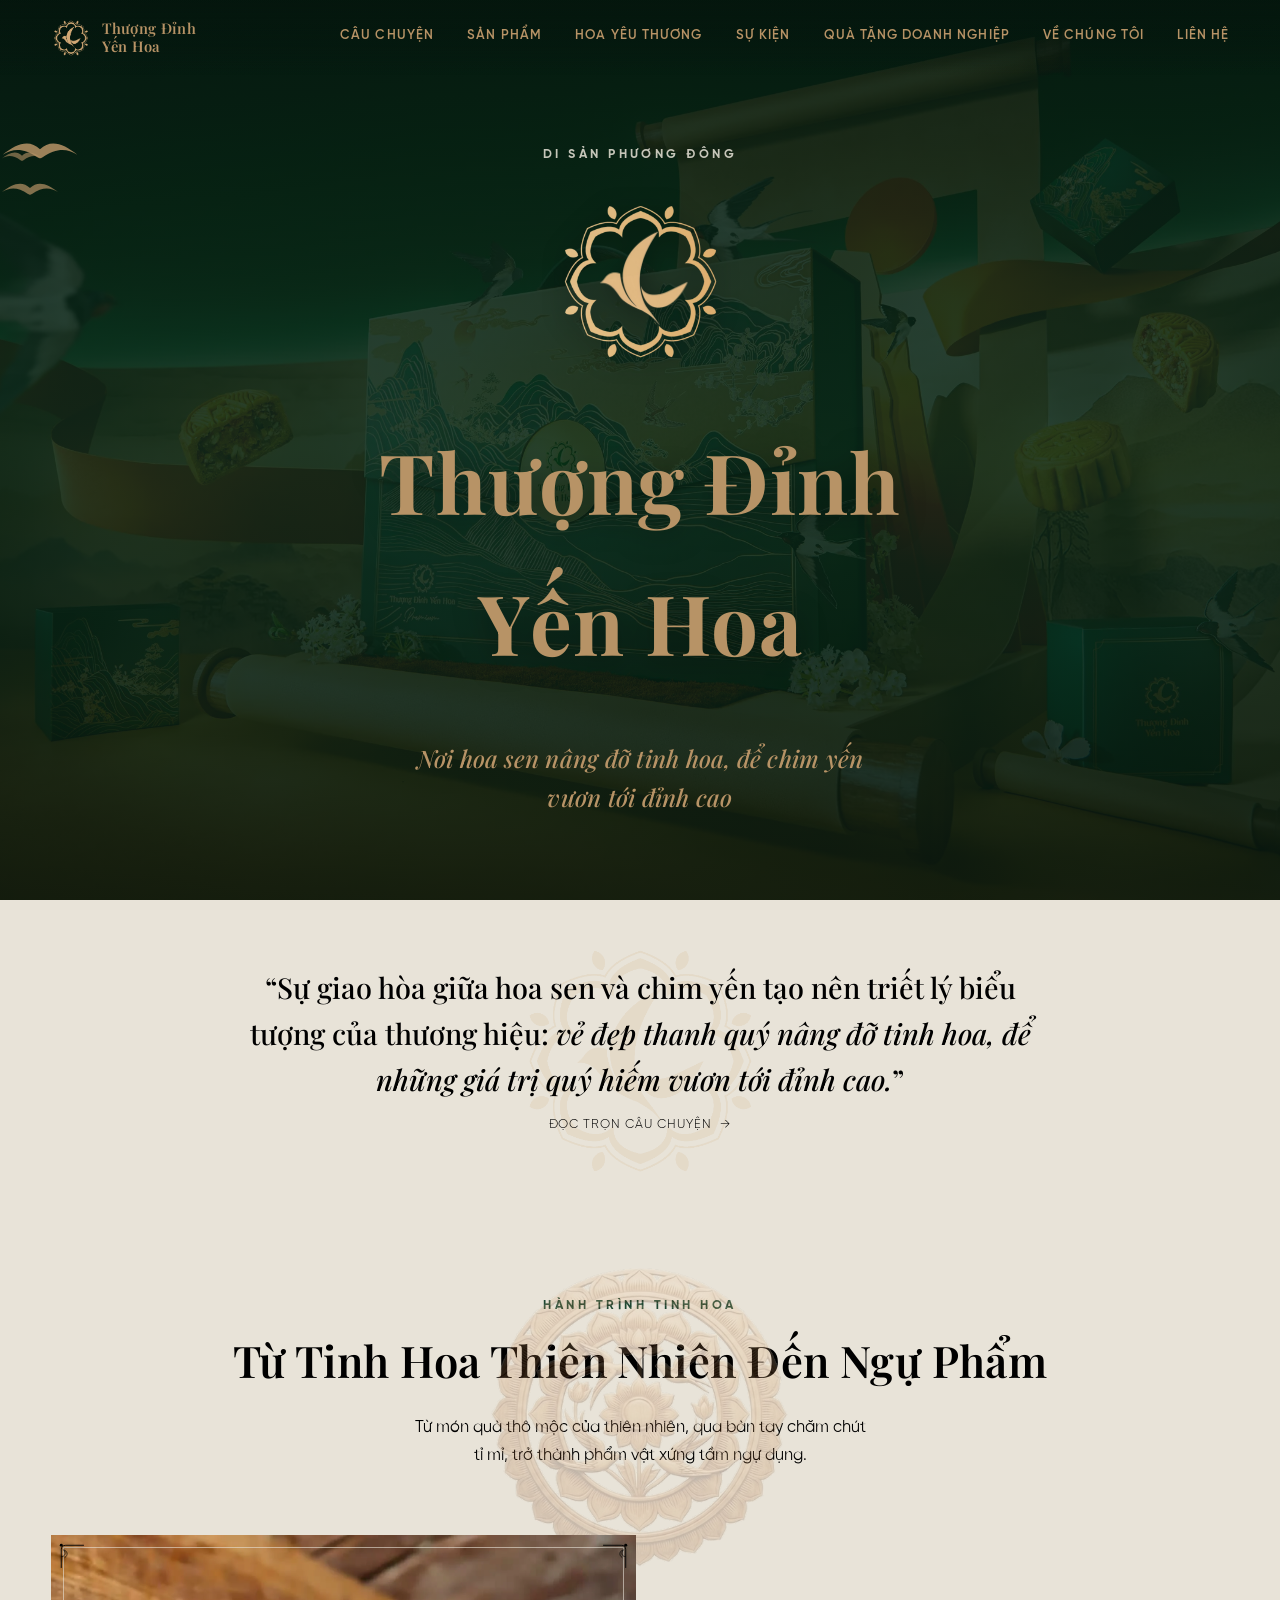
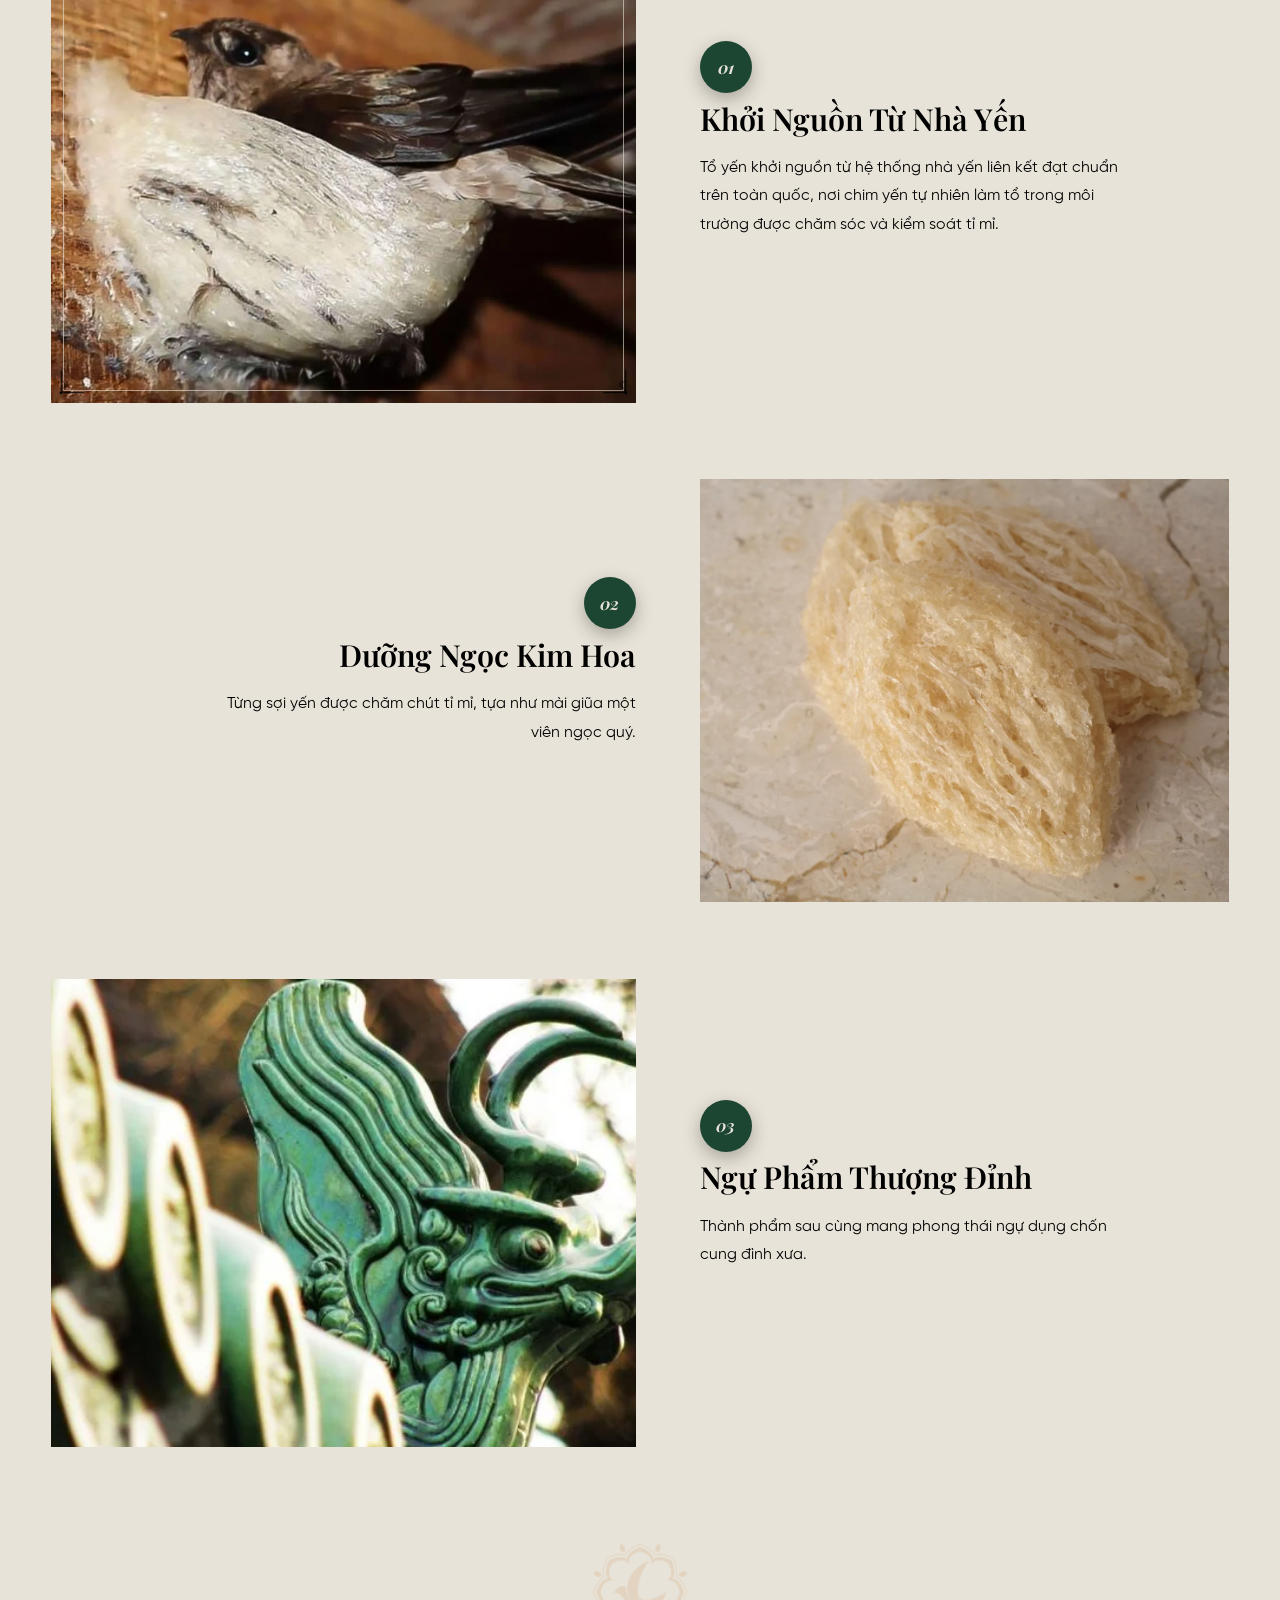
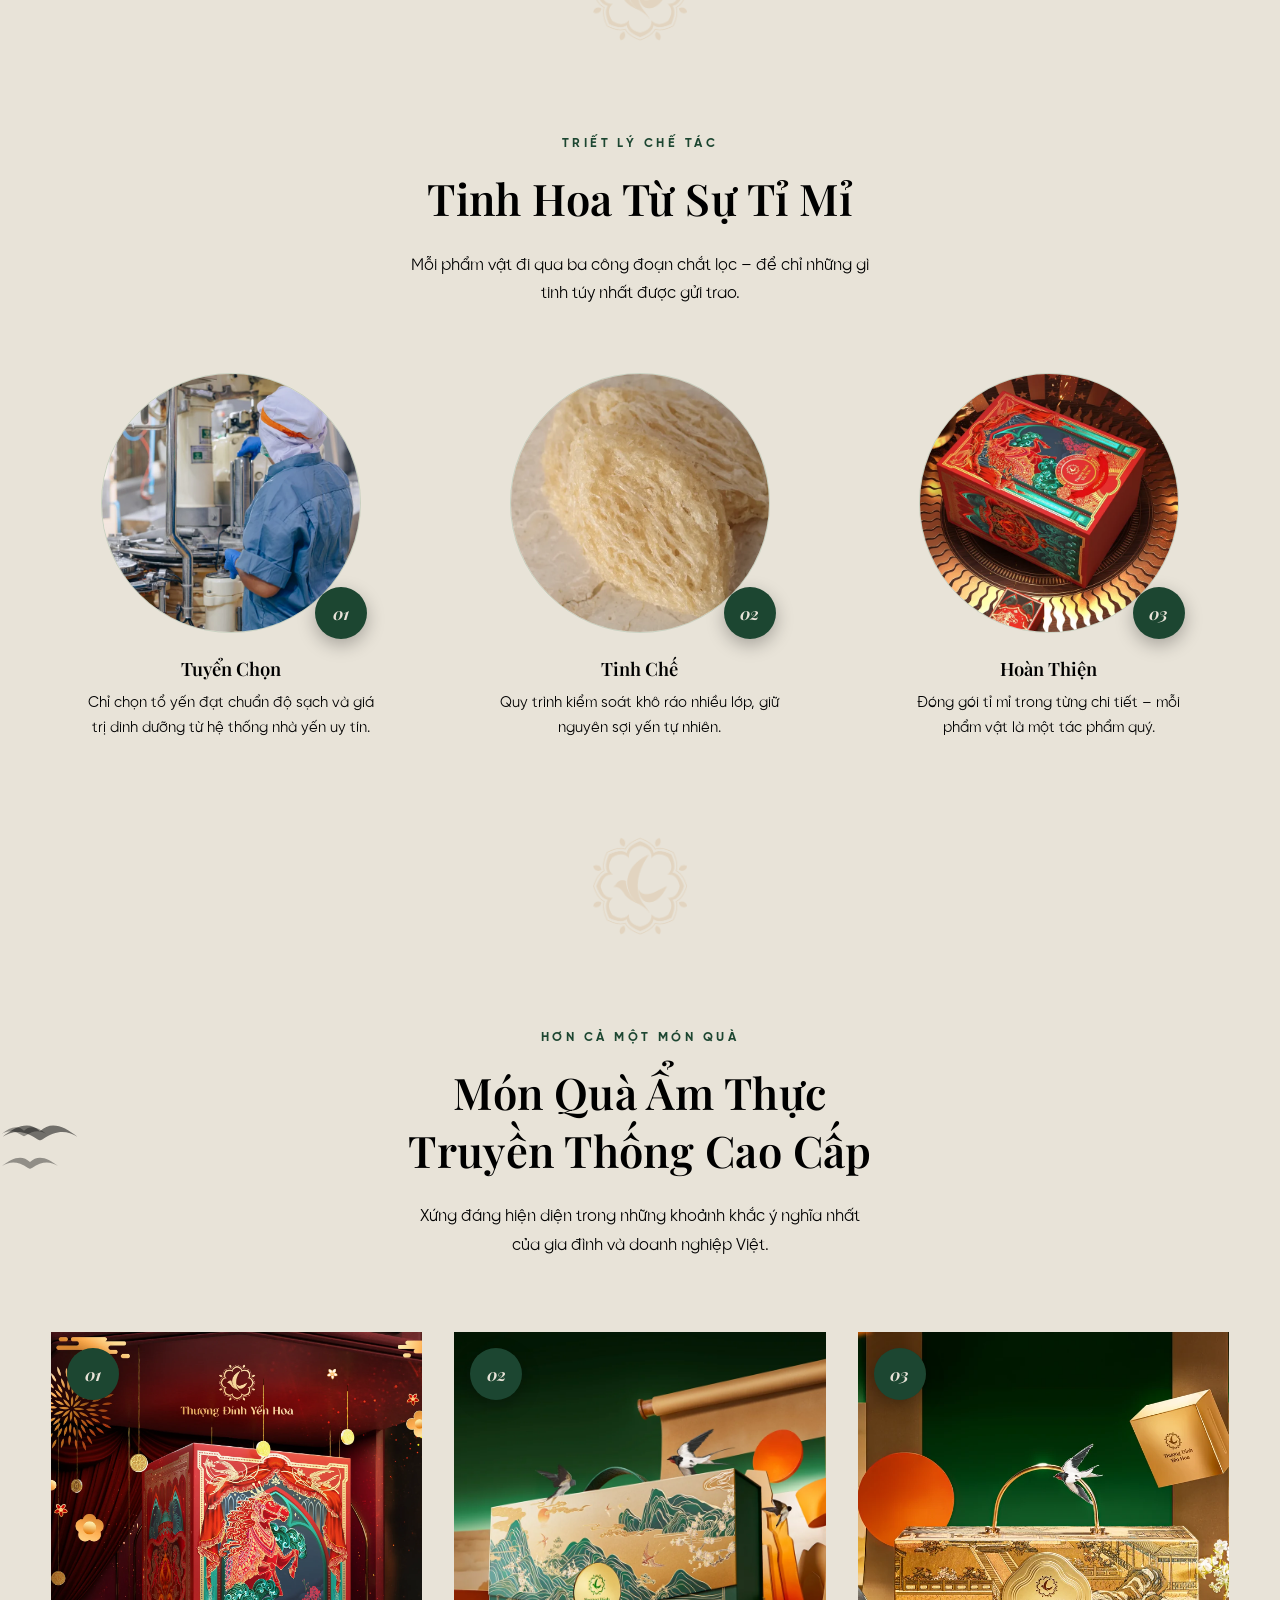
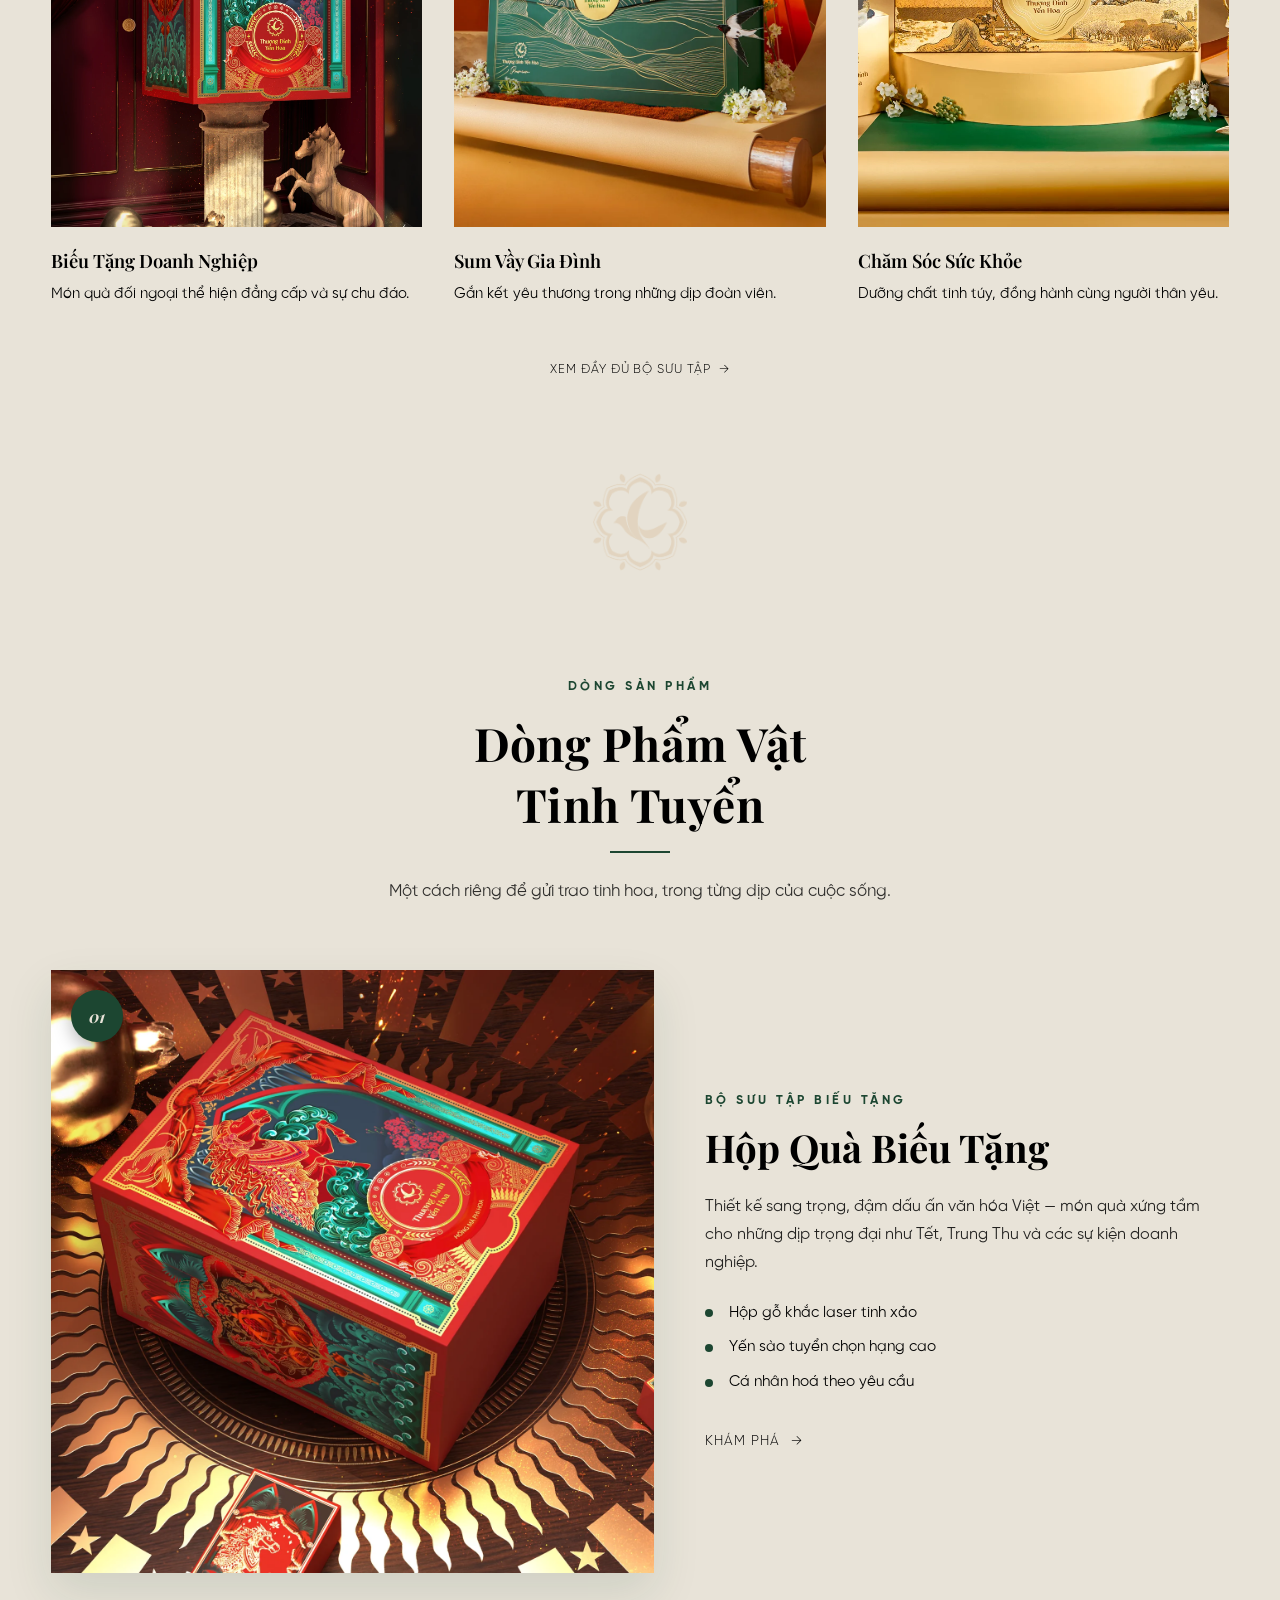
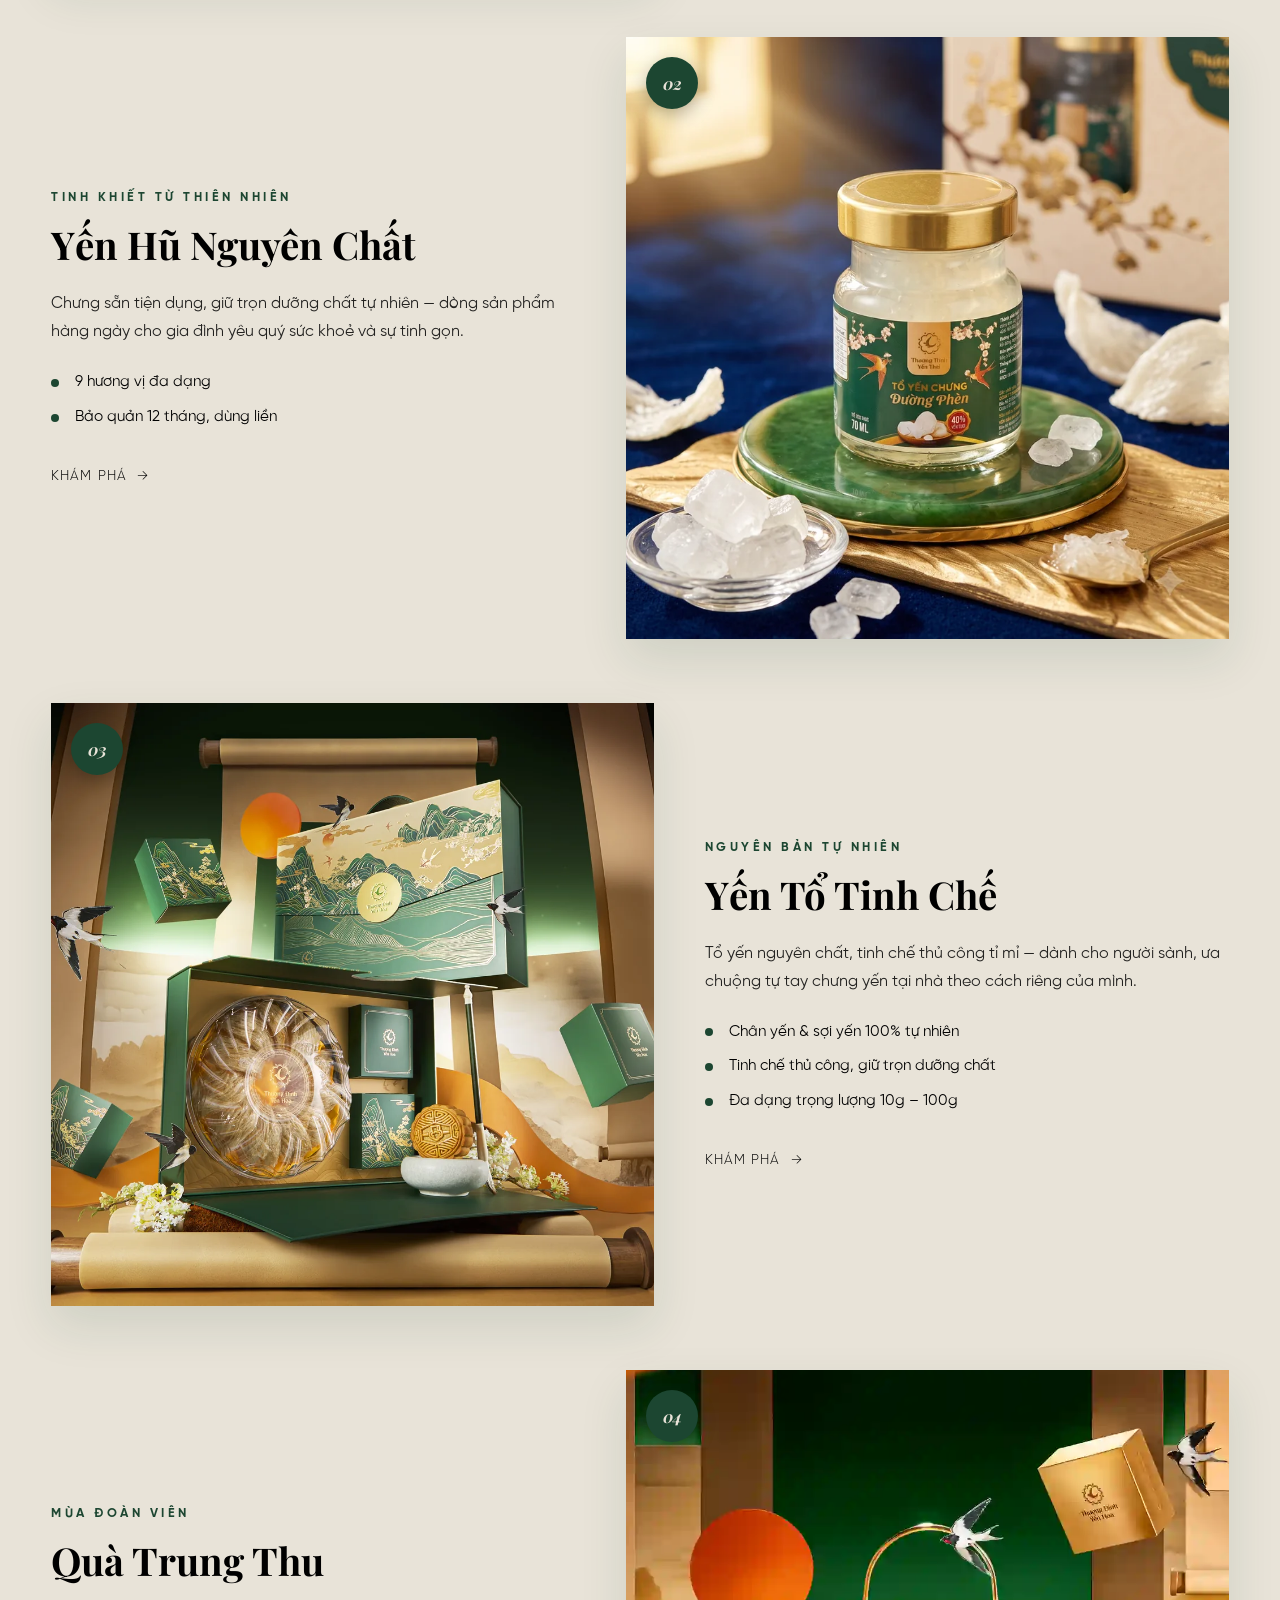
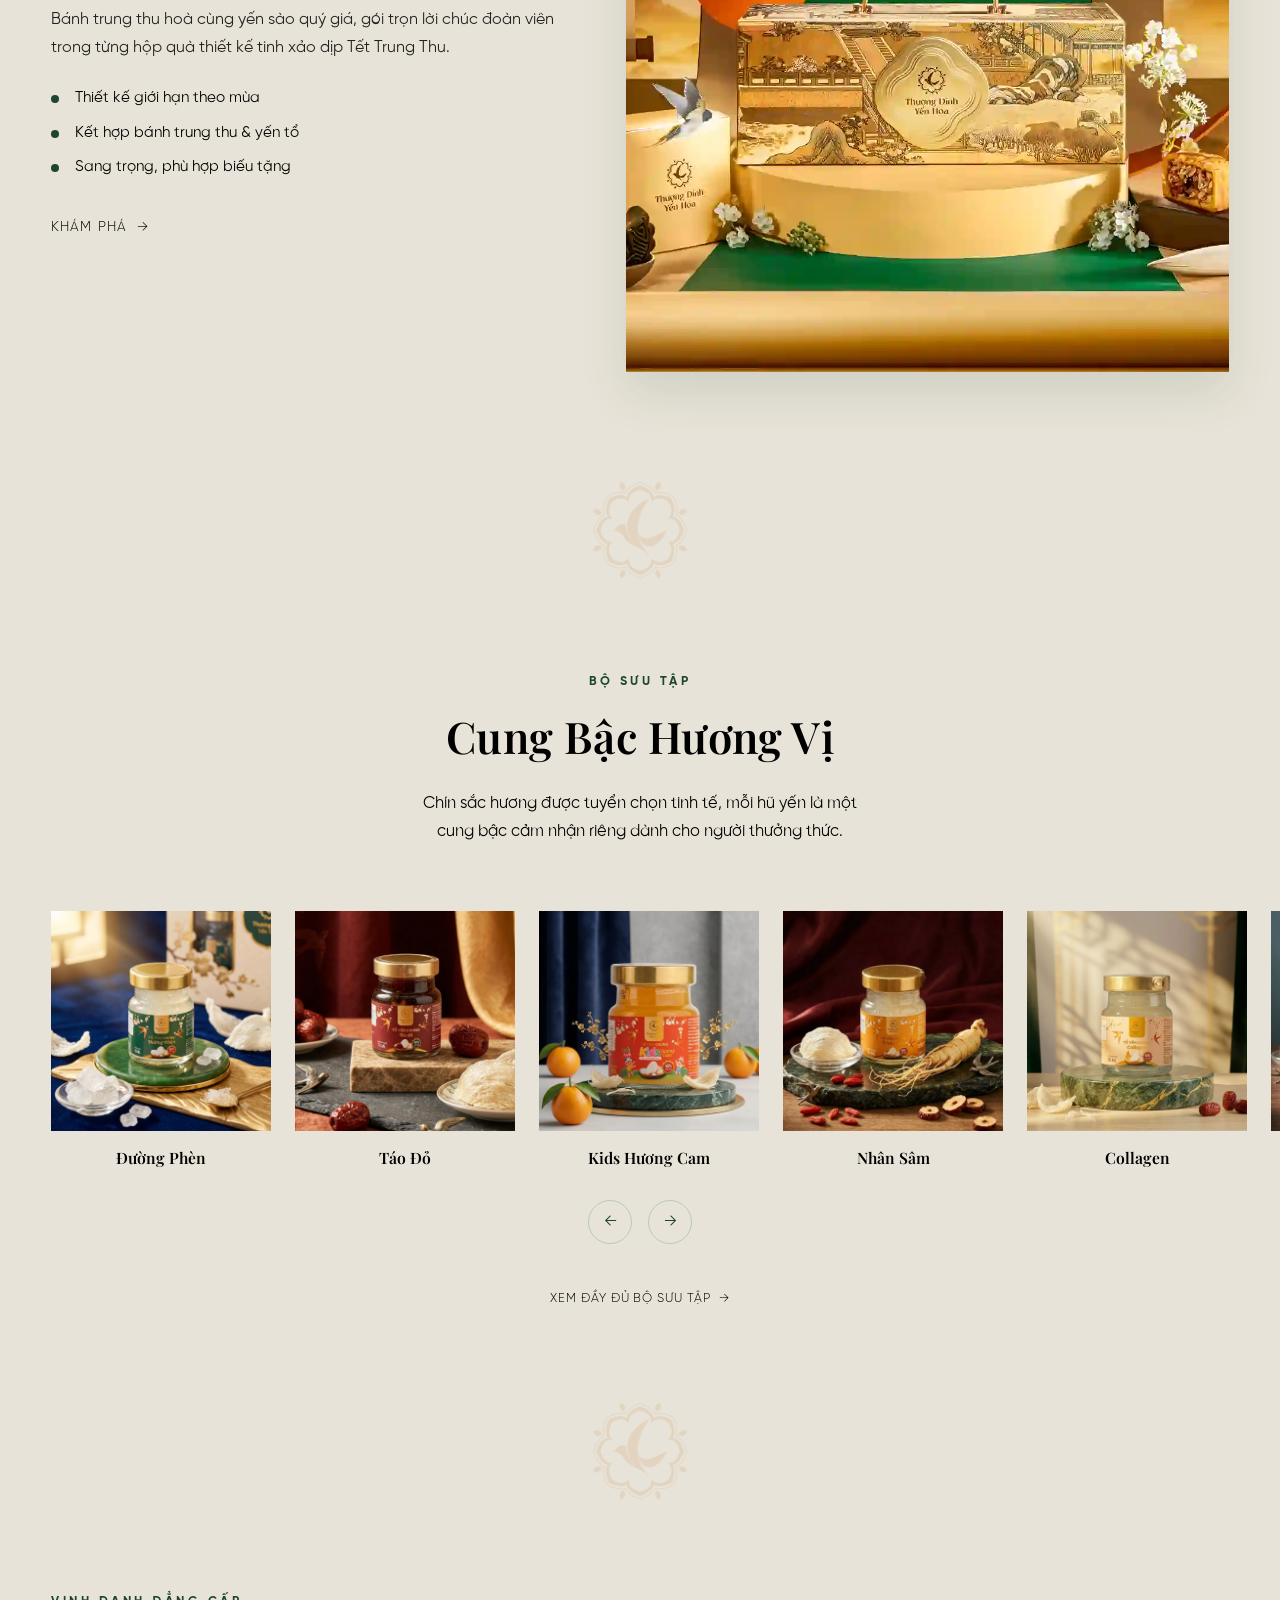
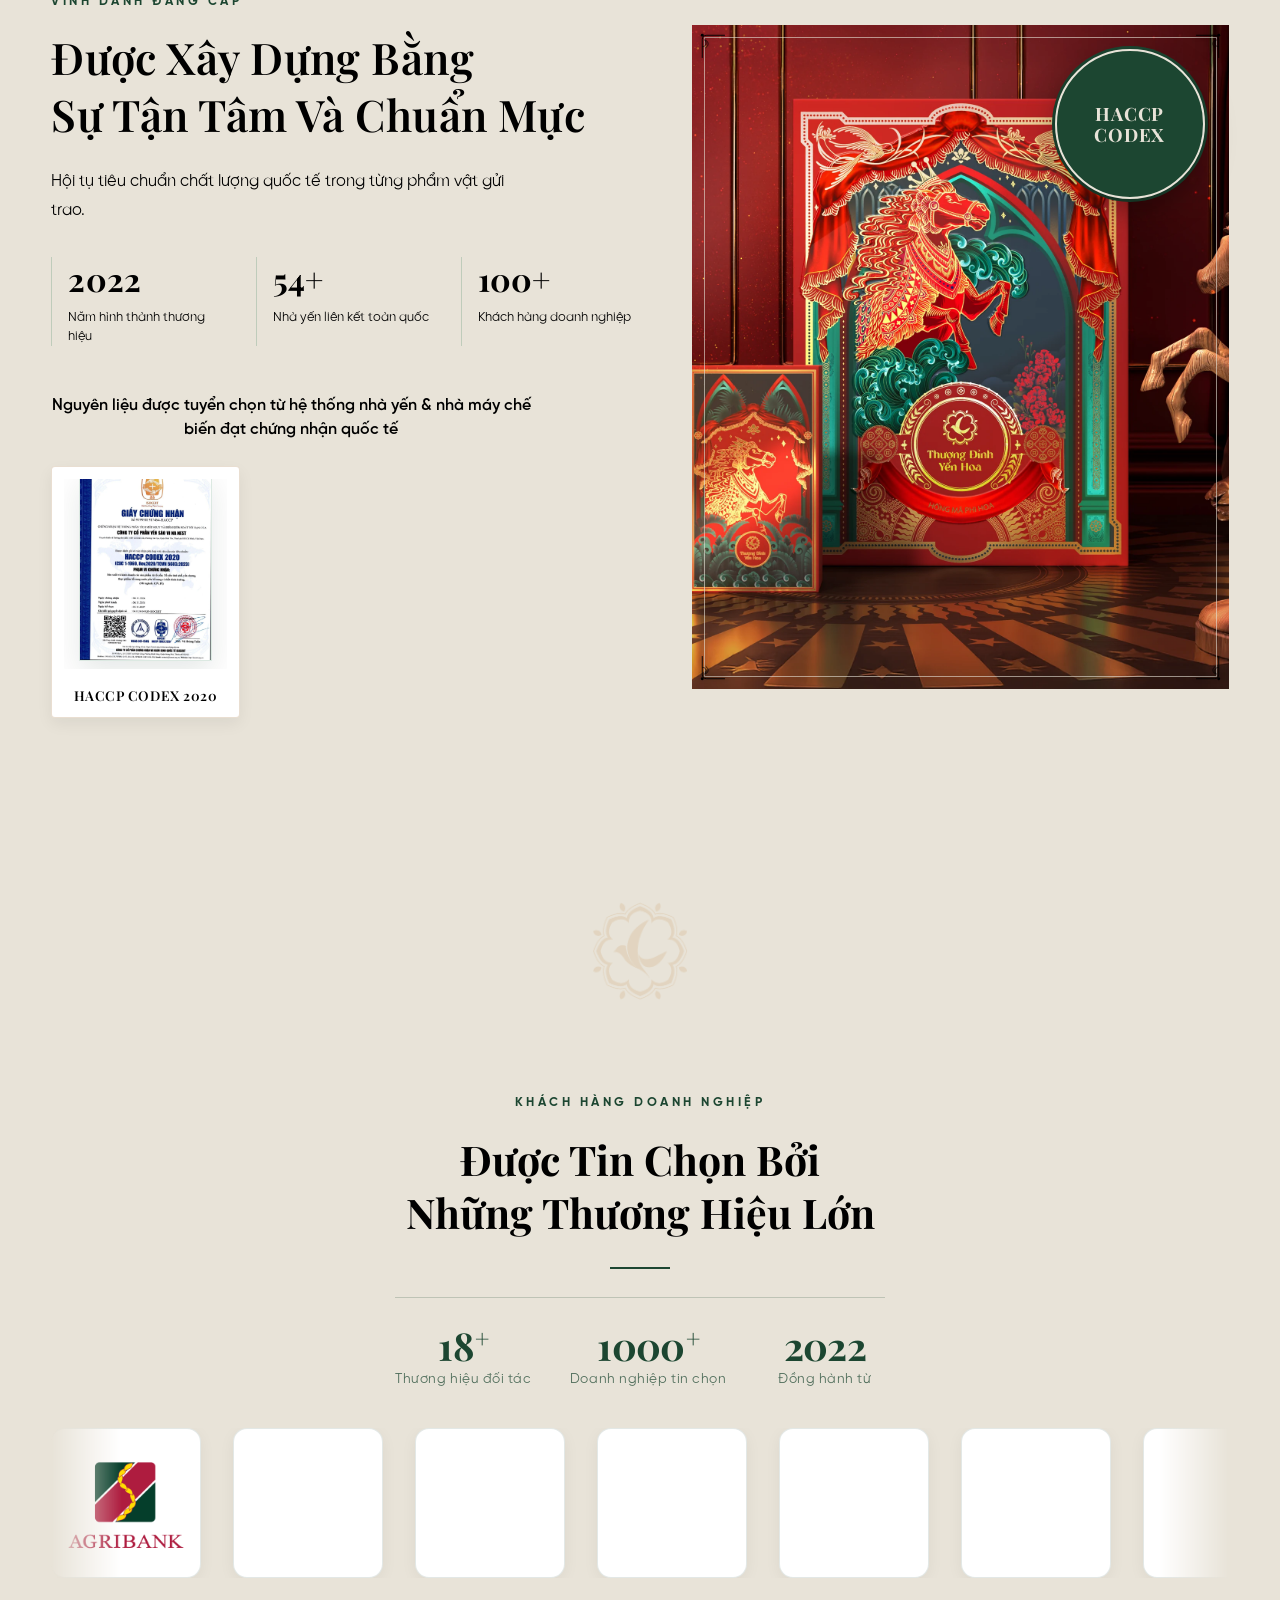
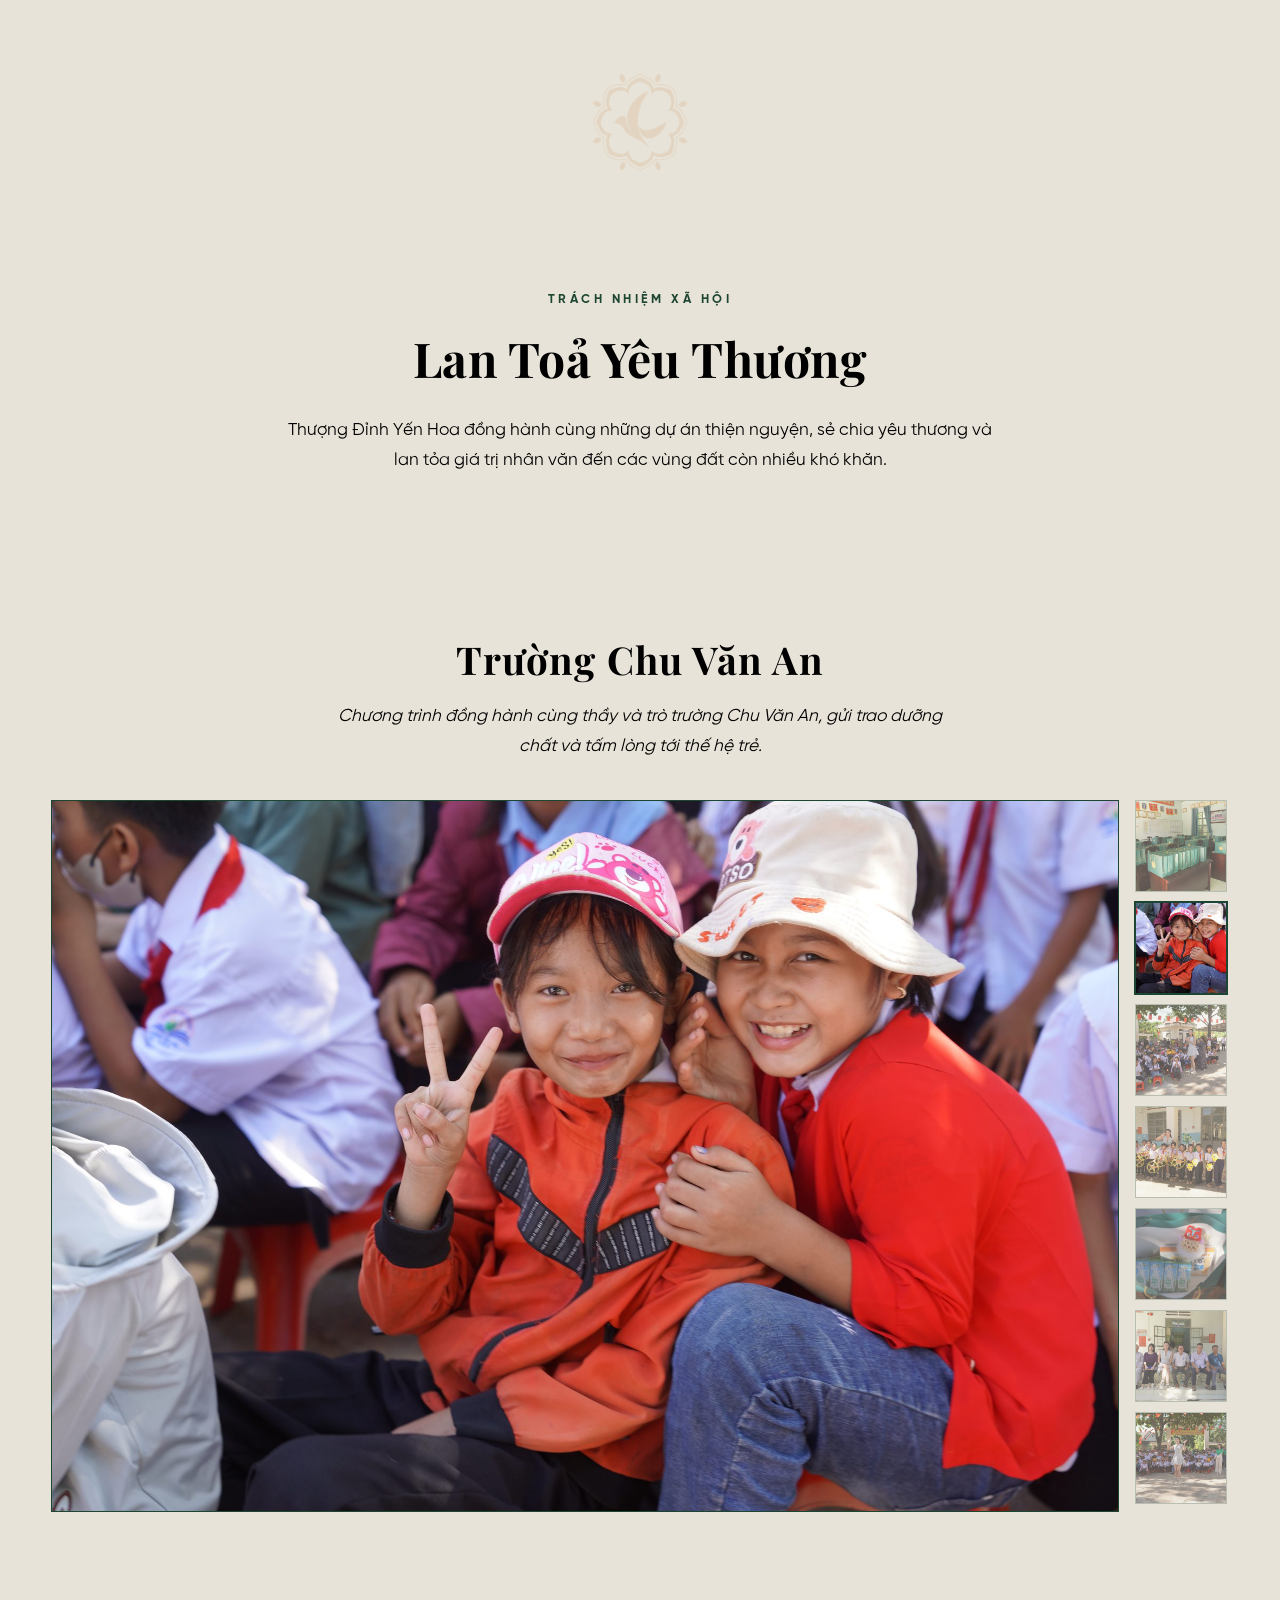
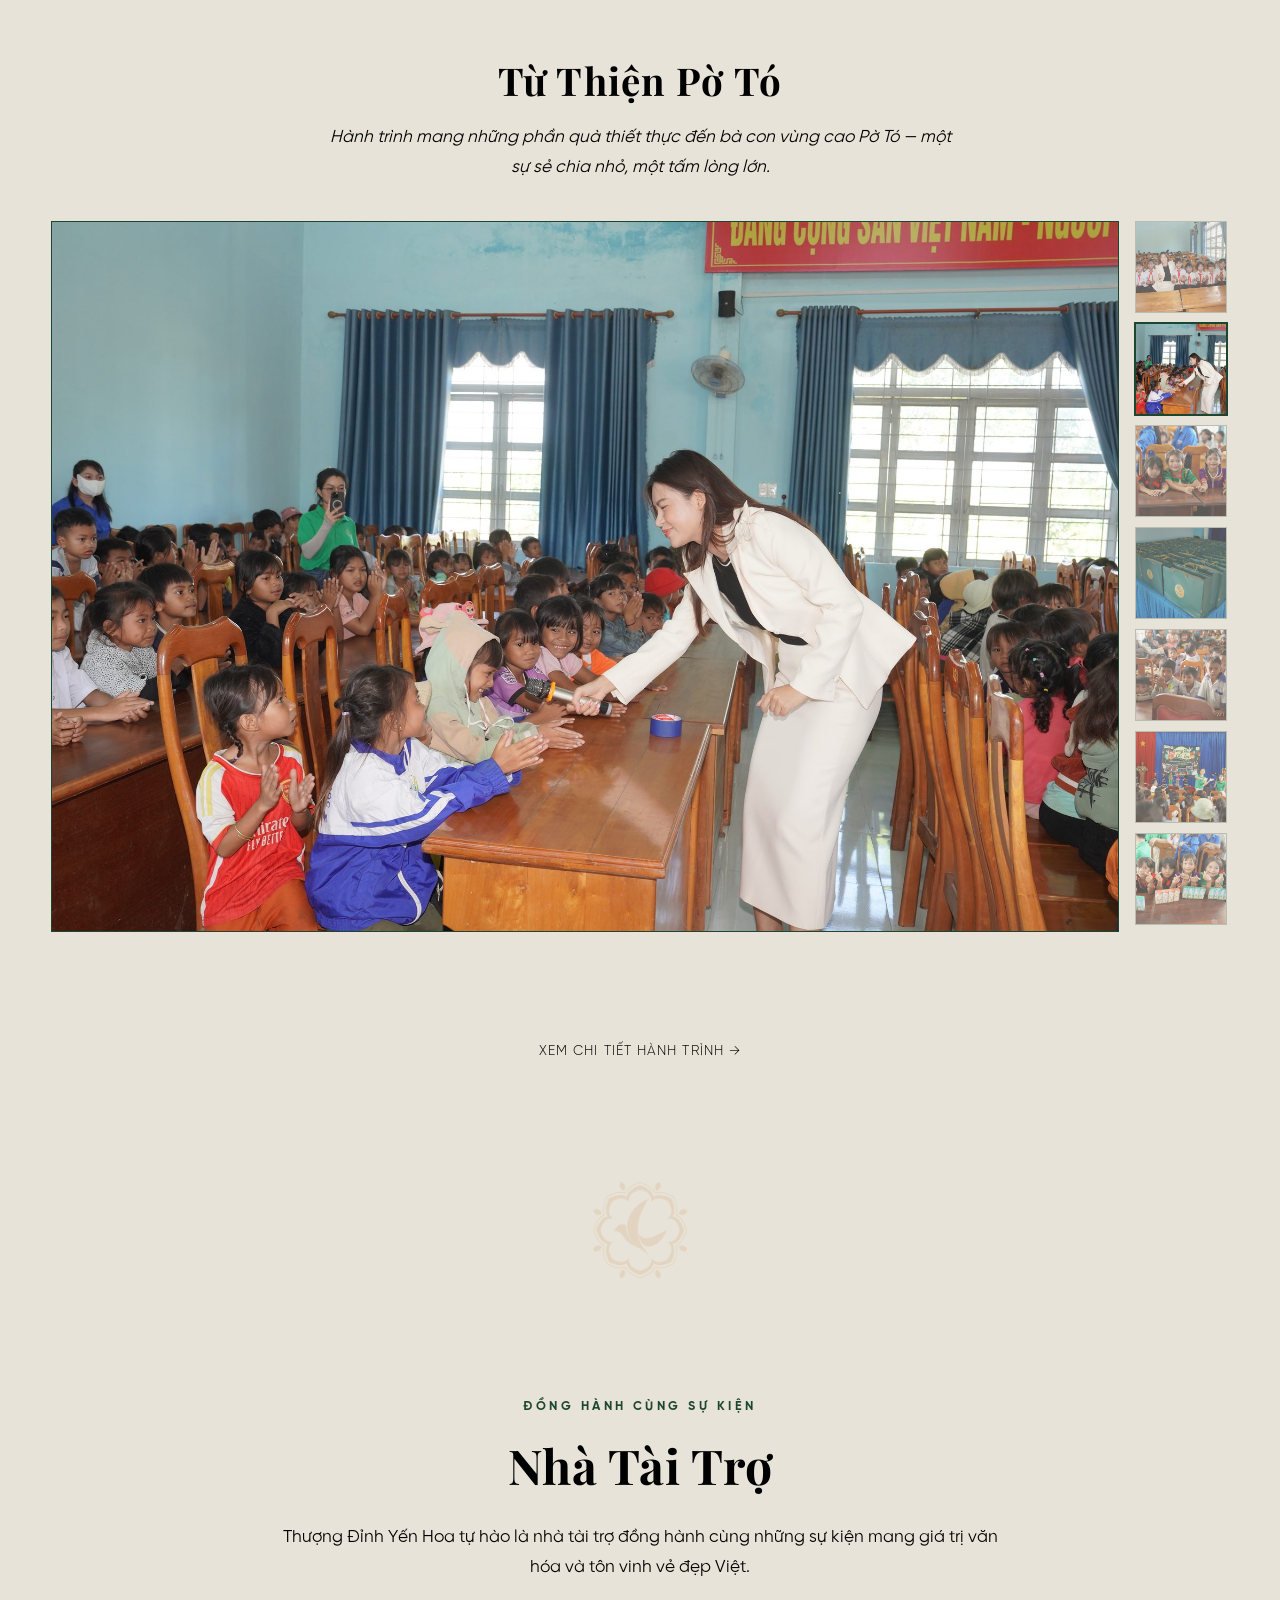
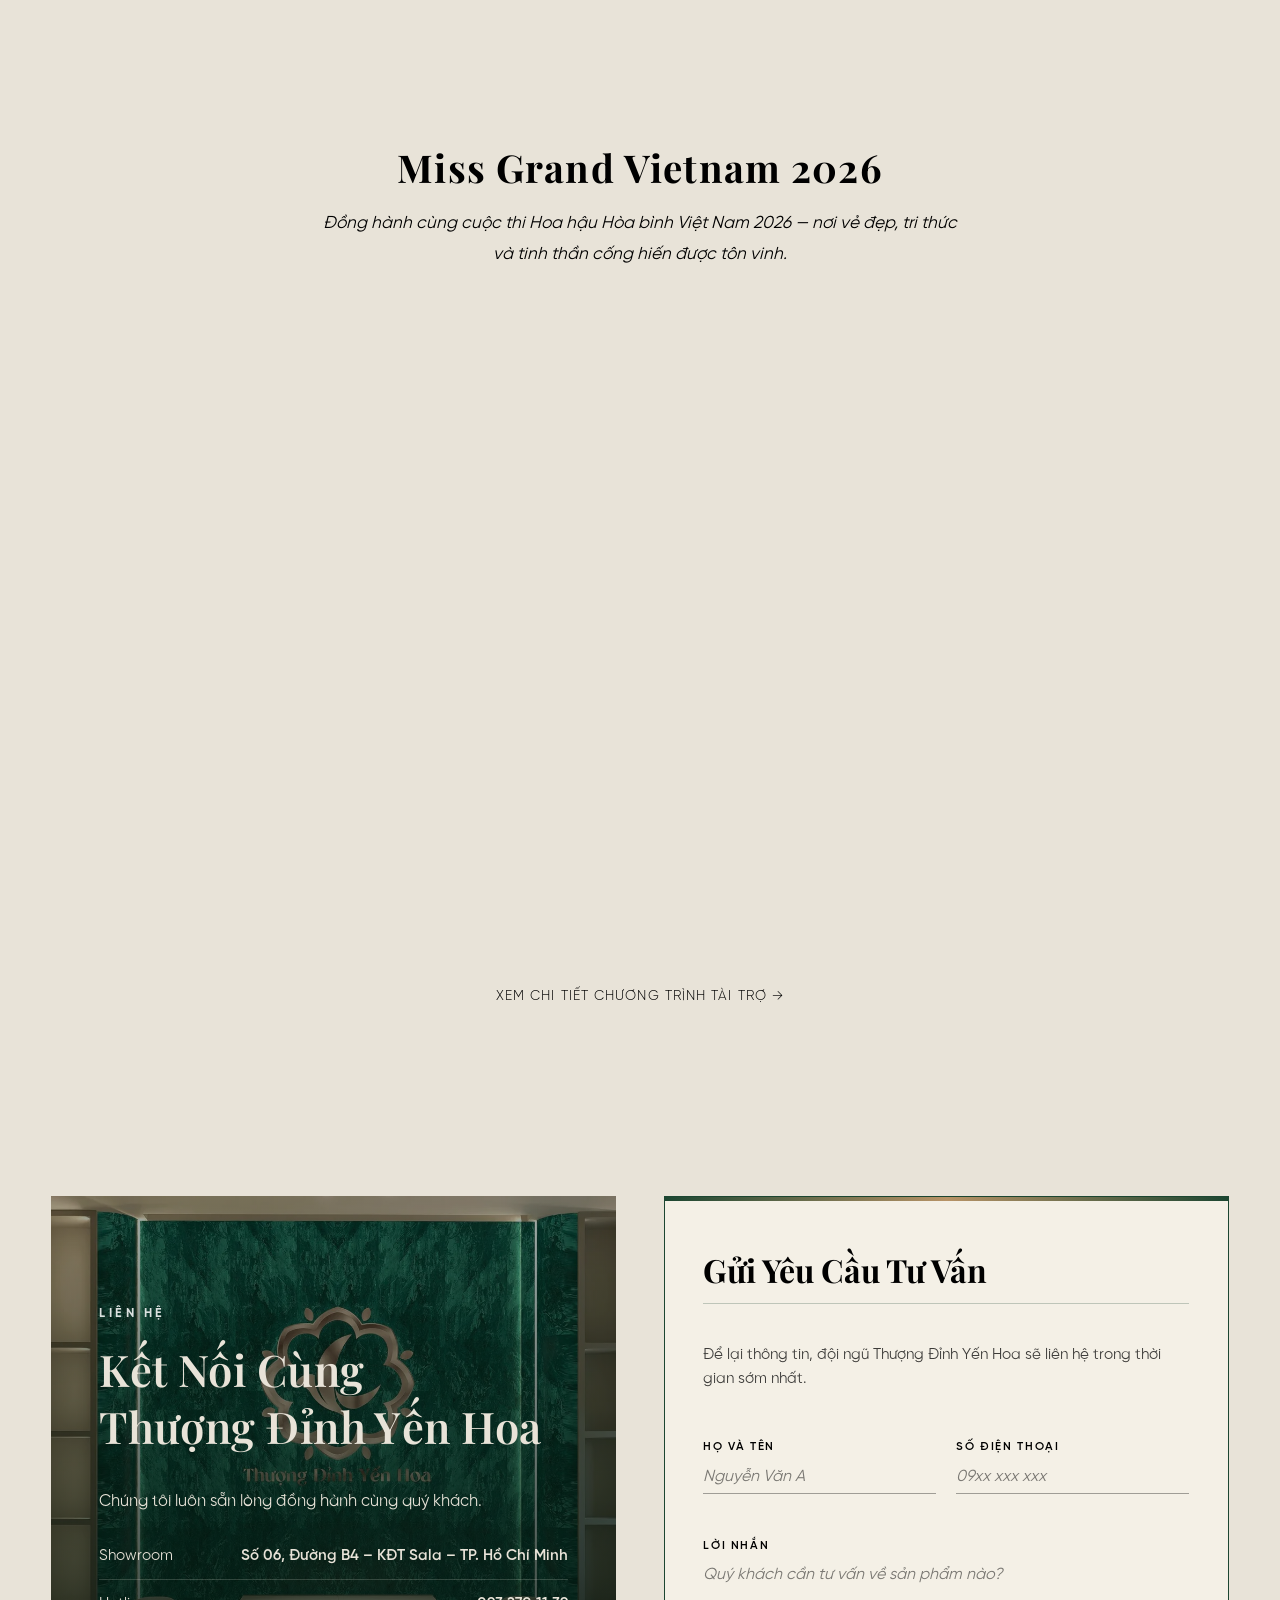
==== index-v10.html @ 9544ff8e "up code" ====
<!DOCTYPE html>
<html lang="vi">
<head>
<meta charset="UTF-8">
<meta name="viewport" content="width=device-width, initial-scale=1.0">
<title>Thượng Đỉnh Yến Hoa | Tinh Hoa Yến Sào &ndash; Di Sản Phương Đông</title>
<meta name="description" content="Thượng Đỉnh Yến Hoa &ndash; nơi hoa sen nâng đỡ tinh hoa, để chim yến vươn tới đỉnh cao. Yến sào thượng hạng, kiến tạo từ tinh hoa thiên nhiên và di sản văn hóa cung đình Việt.">

<!-- Open Graph -->
<meta property="og:title" content="Thượng Đỉnh Yến Hoa | Tinh Hoa Yến Sào">
<meta property="og:description" content="Nơi hoa sen nâng đỡ tinh hoa, để chim yến vươn tới đỉnh cao.">
<meta property="og:image" content="assets/images/logo-full-green.png">
<meta property="og:type" content="website">

<link rel="icon" type="image/png" sizes="32x32" href="assets/images/favicon-32.png">
<link rel="apple-touch-icon" href="assets/images/favicon-192.png">

<link rel="preconnect" href="https://fonts.googleapis.com">
<link rel="preconnect" href="https://fonts.gstatic.com" crossorigin>
<link href="https://fonts.googleapis.com/css2?family=Playfair+Display:ital,wght@0,400;0,500;0,600;0,700;0,800;1,500&display=swap" rel="stylesheet">

<link rel="stylesheet" href="css/style-v10.css?v=25">
</head>
<body>

<!-- ============ HEADER (v2: pure nav, no persistent sales CTA button) ============ -->
<header class="site-header" id="siteHeader">
  <div class="header-inner">
    <a href="#top" class="brand-mark">
      <img decoding="async" src="assets/images/logo-icon-gold.png" data-src-transparent="assets/images/logo-icon-gold.png" data-src-scrolled="assets/images/logo-icon-gold.png" alt="Thượng Đỉnh Yến Hoa" class="brand-mark__icon" id="brandIcon">
      <span class="brand-mark__text">
        <span>Thượng Đỉnh</span>
        <span>Yến Hoa</span>
      </span>
    </a>

    <nav class="main-nav" id="mainNav">
      <a href="#cau-chuyen">Câu Chuyện</a>
      <a href="san-pham-yen-chung-san-v10.html">Sản Phẩm</a>
      <a href="cong-dong-v10.html">Hoa Yêu Thương</a>
      <a href="tai-tro-v10.html">Sự Kiện</a>
      <a href="qua-tang-doanh-nghiep-v10.html">Quà Tặng Doanh Nghiệp</a>
      <a href="ve-chung-toi-v10.html">Về Chúng Tôi</a>
      <a href="#lien-he">Liên Hệ</a>
    </nav>

    <button class="nav-toggle" id="navToggle" aria-label="Mở menu" aria-expanded="false">
      <span></span><span></span><span></span>
    </button>
  </div>
</header>

<main id="top">

  <!-- ============ HERO ============ -->
  <section class="hero hero--v9 hero--dark">
    <div class="hero__cave-bg" aria-hidden="true">
      <img decoding="async" src="assets/images/hero-background.webp" alt="" class="hero__cave-img">
      <div class="hero__cave-overlay"></div>
    </div>

    <div class="hero__birds" aria-hidden="true">
      <span class="hero__bird hero__bird--1"></span>
      <span class="hero__bird hero__bird--2"></span>
      <span class="hero__bird hero__bird--3"></span>
    </div>
    <div class="hero__birds-fly" aria-hidden="true">
      <span class="hb-1"></span>
      <span class="hb-2"></span>
      <span class="hb-3"></span>
    </div>

    <div class="hero__content" data-reveal>
      <p class="eyebrow eyebrow--light">Di Sản Phương Đông</p>
      <span class="hero__emblem" aria-hidden="true">
        <img decoding="async" src="assets/images/hero-emblem-ring.png" alt="" class="hero__emblem-ring">
        <img decoding="async" src="assets/images/hero-emblem-bird.png" alt="" class="hero__emblem-bird">
      </span>
      <img decoding="async" src="assets/images/hero-lotus-v9.png" alt="" class="hero__lotus-spin" aria-hidden="true">
      <h1 class="hero__title">Thượng Đỉnh<br>Yến Hoa</h1>
      <p class="hero__tagline">Nơi hoa sen nâng đỡ tinh hoa, để chim yến vươn tới đỉnh cao</p>
    </div>
  </section>

  <!-- ============ PHILOSOPHY STRIP ============ -->
  <section class="philosophy" id="cau-chuyen">
    <img decoding="async" src="assets/images/logo-icon-gold.png" alt="" class="philosophy__watermark" aria-hidden="true">
    <div class="philosophy__inner" data-reveal>
      <span class="motif-divider" aria-hidden="true">
        <img decoding="async" src="assets/images/logo-icon-gold.png" alt="">
      </span>
      <p class="philosophy__quote">
        “Sự giao hòa giữa hoa sen và chim yến tạo nên triết lý biểu tượng của thương hiệu:
        <em>vẻ đẹp thanh quý nâng đỡ tinh hoa, để những giá trị quý hiếm vươn tới đỉnh cao.</em>”
      </p>
      <a href="ve-chung-toi-v10.html" class="story__more" data-reveal>Đọc Trọn Câu Chuyện <span aria-hidden="true">&rarr;</span></a>
    </div>
  </section>

  <!-- ============ THREE PILLARS / JOURNEY ============ -->
  <section class="journey" id="di-san">
    <span class="scroll-motif scroll-motif--swallow scroll-motif--top-right scroll-motif--on-light" data-scroll-motif>
      <img decoding="async" src="assets/images/motifs/swallow.svg" alt="">
    </span>
    <div class="section-head" data-reveal>
      <div class="journey-medallion-wrap" aria-hidden="true">
        <img decoding="async" src="assets/images/motifs/swallow-lotus-medallion.webp" alt="" class="rotating-medallion">
      </div>
      <p class="eyebrow">Hành Trình Tinh Hoa</p>
      <h2 class="section-title">Từ Tinh Hoa Thiên Nhiên Đến Ngự Phẩm</h2>
      <p class="section-lead">Từ món quà thô mộc của thiên nhiên, qua bàn tay chăm chút tỉ mỉ, trở thành
        phẩm vật xứng tầm ngự dụng.</p>
    </div>

    <div class="journey__list">
      <article class="journey-item" data-reveal>
        <div class="journey-item__media frame-ornate">
          <img decoding="async" src="assets/images/chim-yen-lam-to.webp" alt="Khởi Nguồn Từ Nhà Yến" loading="lazy">
          <span class="frame-ornate__corner frame-ornate__corner--tl"><img decoding="async" src="assets/images/motifs/frame-corner.svg" alt=""></span>
          <span class="frame-ornate__corner frame-ornate__corner--tr"><img decoding="async" src="assets/images/motifs/frame-corner.svg" alt=""></span>
          <span class="frame-ornate__corner frame-ornate__corner--bl"><img decoding="async" src="assets/images/motifs/frame-corner.svg" alt=""></span>
          <span class="frame-ornate__corner frame-ornate__corner--br"><img decoding="async" src="assets/images/motifs/frame-corner.svg" alt=""></span>
        </div>
        <div class="journey-item__content">
          <span class="journey-item__num" aria-hidden="true">01</span>
          <h3>Khởi Nguồn Từ Nhà Yến</h3>
          <p>Tổ yến khởi nguồn từ hệ thống nhà yến liên kết đạt chuẩn trên toàn quốc, nơi chim yến tự nhiên
            làm tổ trong môi trường được chăm sóc và kiểm soát tỉ mỉ.</p>
        </div>
      </article>

      <article class="journey-item journey-item--reverse" data-reveal>
        <div class="journey-item__side-motif" aria-hidden="true">
          <img decoding="async" src="assets/images/motifs/swallow-sketch.webp" alt="">
        </div>
        <div class="journey-item__media">
          <img decoding="async" src="assets/images/story-bird-nest.webp" alt="Dưỡng Ngọc Kim Hoa">
        </div>
        <div class="journey-item__content">
          <span class="journey-item__num" aria-hidden="true">02</span>
          <h3>Dưỡng Ngọc Kim Hoa</h3>
          <p>Từng sợi yến được chăm chút tỉ mỉ, tựa như mài giũa một viên ngọc quý.</p>
        </div>
      </article>

      <article class="journey-item" data-reveal>
        <div class="journey-item__side-motif journey-item__side-motif--right" aria-hidden="true">
          <img decoding="async" src="assets/images/motifs/temple-roof.webp" alt="">
        </div>
        <div class="journey-item__media">
          <img decoding="async" src="assets/images/story-dragon-roof.webp" alt="Ngự Phẩm Thượng Đỉnh">
        </div>
        <div class="journey-item__content">
          <span class="journey-item__num" aria-hidden="true">03</span>
          <h3>Ngự Phẩm Thượng Đỉnh</h3>
          <p>Thành phẩm sau cùng mang phong thái ngự dụng chốn cung đình xưa.</p>
        </div>
      </article>
    </div>
  </section>

  <div class="section-gap-mark" aria-hidden="true"><img decoding="async" src="assets/images/logo-icon-gold.png" alt="" loading="lazy"></div>

  <!-- ============ CRAFTSMANSHIP PHILOSOPHY ============ -->
  <section class="craft" id="che-tac">
    <span class="scroll-motif scroll-motif--lotus scroll-motif--top-left scroll-motif--on-light" data-scroll-motif>
      <img decoding="async" src="assets/images/motifs/lotus-bloom.svg" alt="">
    </span>
    <span class="scroll-motif scroll-motif--cloud scroll-motif--edge-left" data-scroll-motif>
      <img decoding="async" src="assets/images/motifs/cloud-upload-a.webp" alt="">
    </span>
    <span class="scroll-motif scroll-motif--cloud scroll-motif--edge-right" data-scroll-motif>
      <img decoding="async" src="assets/images/motifs/cloud-upload-b.webp" alt="">
    </span>
    <div class="section-head" data-reveal>
      <p class="eyebrow">Triết Lý Chế Tác</p>
      <h2 class="section-title">Tinh Hoa Từ Sự Tỉ Mỉ</h2>
      <p class="section-lead">Mỗi phẩm vật đi qua ba công đoạn chắt lọc &ndash; để chỉ những gì tinh túy nhất được gửi trao.</p>
    </div>

    <div class="craft__grid" data-reveal>
      <article class="craft-item">
        <div class="craft-item__media">
          <img decoding="async" src="assets/images/craft-01.webp" alt="Tuyển chọn tổ yến" loading="lazy">
          <span class="craft-item__badge">01</span>
        </div>
        <h3>Tuyển Chọn</h3>
        <p>Chỉ chọn tổ yến đạt chuẩn độ sạch và giá trị dinh dưỡng từ hệ thống nhà yến uy tín.</p>
      </article>
      <article class="craft-item">
        <div class="craft-item__media">
          <img decoding="async" src="assets/images/craft-02.webp" alt="Tinh chế tổ yến" loading="lazy">
          <span class="craft-item__badge">02</span>
        </div>
        <h3>Tinh Chế</h3>
        <p>Quy trình kiểm soát khô ráo nhiều lớp, giữ nguyên sợi yến tự nhiên.</p>
      </article>
      <article class="craft-item">
        <div class="craft-item__media">
          <img decoding="async" src="assets/images/craft-03.webp" alt="Hoàn thiện đóng gói" loading="lazy">
          <span class="craft-item__badge">03</span>
        </div>
        <h3>Hoàn Thiện</h3>
        <p>Đóng gói tỉ mỉ trong từng chi tiết &ndash; mỗi phẩm vật là một tác phẩm quý.</p>
      </article>
    </div>
  </section>

  <div class="section-gap-mark" aria-hidden="true"><img decoding="async" src="assets/images/logo-icon-gold.png" alt="" loading="lazy"></div>

  <!-- ============ GIFT CATEGORIES (v2: circular corner badge, trimmed intro) ============ -->
  <section class="occasions">
    <span class="scroll-motif scroll-motif--swallow scroll-motif--bottom-left scroll-motif--on-light" data-scroll-motif>
      <img decoding="async" src="assets/images/motifs/swallow.svg" alt="">
    </span>
    <div class="occasions__birds" aria-hidden="true">
      <span class="occ-bird occ-bird--1"></span>
      <span class="occ-bird occ-bird--2"></span>
      <span class="occ-bird occ-bird--3"></span>
    </div>
    <div class="occasions__intro" data-reveal>
      <p class="eyebrow">Hơn Cả Một Món Quà</p>
      <h2 class="section-title">Món Quà Ẩm Thực<br>Truyền Thống Cao Cấp</h2>
      <p class="section-lead">Xứng đáng hiện diện trong những khoảnh khắc ý nghĩa nhất của gia đình và
        doanh nghiệp Việt.</p>
    </div>

    <div class="occasions__grid">
      <article class="occasion-card" data-reveal>
        <div class="occasion-card__media">
          <img decoding="async" src="assets/images/occasion-corporate.webp" alt="Quà biếu tặng doanh nghiệp Thượng Đỉnh Yến Hoa" loading="lazy">
          <span class="occasion-card__badge">01</span>
        </div>
        <h3>Biếu Tặng Doanh Nghiệp</h3>
        <p>Món quà đối ngoại thể hiện đẳng cấp và sự chu đáo.</p>
      </article>

      <article class="occasion-card" data-reveal>
        <div class="occasion-card__media">
          <img decoding="async" src="assets/images/collection-scene-1.webp" alt="Quà sum vầy gia đình Thượng Đỉnh Yến Hoa" loading="lazy">
          <span class="occasion-card__badge">02</span>
        </div>
        <h3>Sum Vầy Gia Đình</h3>
        <p>Gắn kết yêu thương trong những dịp đoàn viên.</p>
      </article>

      <article class="occasion-card" data-reveal>
        <div class="occasion-card__media">
          <img decoding="async" src="assets/images/occasion-health.webp" alt="Quà chăm sóc sức khỏe Thượng Đỉnh Yến Hoa" loading="lazy">
          <span class="occasion-card__badge">03</span>
        </div>
        <h3>Chăm Sóc Sức Khỏe</h3>
        <p>Dưỡng chất tinh túy, đồng hành cùng người thân yêu.</p>
      </article>
    </div>

    <div class="occasions__more" data-reveal>
      <a href="https://shopee.vn/thuongdinhyenhoa#product_list" target="_blank" rel="noopener" class="story__more">Xem Đầy Đủ Bộ Sưu Tập <span aria-hidden="true">&rarr;</span></a>
    </div>
  </section>

  <div class="section-gap-mark" aria-hidden="true"><img decoding="async" src="assets/images/logo-icon-gold.png" alt="" loading="lazy"></div>

  <!-- ============ PRODUCT SHOWCASE (v2: trimmed banner copy, quieter link style) ============ -->
  <section class="showcase showcase--v2" id="san-pham">
    <div class="showcase-v2__head" data-reveal>
      <p class="eyebrow">Dòng Sản Phẩm</p>
      <h2 class="section-title">Dòng Phẩm Vật<br>Tinh Tuyển</h2>
      <p class="section-lead">Một cách riêng để gửi trao tinh hoa, trong từng dịp của cuộc sống.</p>
    </div>

    <div class="showcase-v2__list">
      <article class="showcase-v2__card" data-reveal>
        <div class="showcase-v2__media">
          <img decoding="async" src="assets/images/showcase-giftbox-hero.webp" alt="Dòng hộp quà biếu tặng Thượng Đỉnh Yến Hoa" loading="lazy">
          <span class="showcase-v2__badge">01</span>
        </div>
        <div class="showcase-v2__body">
          <p class="showcase-v2__eyebrow">Bộ Sưu Tập Biếu Tặng</p>
          <h3 class="showcase-v2__title">Hộp Quà Biếu Tặng</h3>
          <p class="showcase-v2__desc">Thiết kế sang trọng, đậm dấu ấn văn hóa Việt — món quà xứng tầm
            cho những dịp trọng đại như Tết, Trung Thu và các sự kiện doanh nghiệp.</p>
          <ul class="showcase-v2__features">
            <li>Hộp gỗ khắc laser tinh xảo</li>
            <li>Yến sào tuyển chọn hạng cao</li>
            <li>Cá nhân hoá theo yêu cầu</li>
          </ul>
          <a href="san-pham-yen-chung-san-v10.html" class="showcase-v2__cta">Khám Phá <span aria-hidden="true">&rarr;</span></a>
        </div>
      </article>

      <article class="showcase-v2__card showcase-v2__card--reverse" data-reveal>
        <div class="showcase-v2__media">
          <img decoding="async" src="assets/images/jar-duongphen.webp" alt="Dòng yến hũ nguyên chất Thượng Đỉnh Yến Hoa" loading="lazy">
          <span class="showcase-v2__badge">02</span>
        </div>
        <div class="showcase-v2__body">
          <p class="showcase-v2__eyebrow">Tinh Khiết Từ Thiên Nhiên</p>
          <h3 class="showcase-v2__title">Yến Hũ Nguyên Chất</h3>
          <p class="showcase-v2__desc">Chưng sẵn tiện dụng, giữ trọn dưỡng chất tự nhiên — dòng sản phẩm
            hàng ngày cho gia đình yêu quý sức khoẻ và sự tinh gọn.</p>
          <ul class="showcase-v2__features">
            <li>9 hương vị đa dạng</li>
            <li>Bảo quản 12 tháng, dùng liền</li>
          </ul>
          <a href="san-pham-yen-chung-san-v10.html" class="showcase-v2__cta">Khám Phá <span aria-hidden="true">&rarr;</span></a>
        </div>
      </article>

      <article class="showcase-v2__card" data-reveal>
        <div class="showcase-v2__media">
          <img decoding="async" src="assets/images/product-tinhche-hero.webp" alt="Dòng yến tổ tinh chế Thượng Đỉnh Yến Hoa" loading="lazy">
          <span class="showcase-v2__badge">03</span>
        </div>
        <div class="showcase-v2__body">
          <p class="showcase-v2__eyebrow">Nguyên Bản Tự Nhiên</p>
          <h3 class="showcase-v2__title">Yến Tổ Tinh Chế</h3>
          <p class="showcase-v2__desc">Tổ yến nguyên chất, tinh chế thủ công tỉ mỉ — dành cho người sành,
            ưa chuộng tự tay chưng yến tại nhà theo cách riêng của mình.</p>
          <ul class="showcase-v2__features">
            <li>Chân yến &amp; sợi yến 100% tự nhiên</li>
            <li>Tinh chế thủ công, giữ trọn dưỡng chất</li>
            <li>Đa dạng trọng lượng 10g &ndash; 100g</li>
          </ul>
          <a href="san-pham-yen-chung-san-v10.html#yen-to" class="showcase-v2__cta">Khám Phá <span aria-hidden="true">&rarr;</span></a>
        </div>
      </article>

      <article class="showcase-v2__card showcase-v2__card--reverse" data-reveal>
        <div class="showcase-v2__media">
          <img decoding="async" src="assets/images/trung-thu/trung-thu-hop-qua-hoang-kim-cung-dinh.webp" alt="Dòng quà Trung Thu Thượng Đỉnh Yến Hoa" loading="lazy">
          <span class="showcase-v2__badge">04</span>
        </div>
        <div class="showcase-v2__body">
          <p class="showcase-v2__eyebrow">Mùa Đoàn Viên</p>
          <h3 class="showcase-v2__title">Quà Trung Thu</h3>
          <p class="showcase-v2__desc">Bánh trung thu hoà cùng yến sào quý giá, gói trọn lời chúc đoàn
            viên trong từng hộp quà thiết kế tinh xảo dịp Tết Trung Thu.</p>
          <ul class="showcase-v2__features">
            <li>Thiết kế giới hạn theo mùa</li>
            <li>Kết hợp bánh trung thu &amp; yến tổ</li>
            <li>Sang trọng, phù hợp biếu tặng</li>
          </ul>
          <a href="san-pham-yen-chung-san-v10.html#trung-thu" class="showcase-v2__cta">Khám Phá <span aria-hidden="true">&rarr;</span></a>
        </div>
      </article>
    </div>
  </section>

  <div class="section-gap-mark" aria-hidden="true"><img decoding="async" src="assets/images/logo-icon-gold.png" alt="" loading="lazy"></div>

  <!-- ============ FLAVOR COLLECTION (NEW — swipeable carousel) ============ -->
  <section class="flavors" id="huong-vi">
    <span class="scroll-motif scroll-motif--swallow scroll-motif--bottom-left scroll-motif--on-light" data-scroll-motif>
      <img decoding="async" src="assets/images/motifs/swallow.svg" alt="">
    </span>
    <div class="section-head" data-reveal>
      <p class="eyebrow">Bộ Sưu Tập</p>
      <h2 class="section-title">Cung Bậc Hương Vị</h2>
      <p class="section-lead">Chín sắc hương được tuyển chọn tinh tế, mỗi hũ yến là một cung bậc cảm nhận
        riêng dành cho người thưởng thức.</p>
    </div>

    <div class="flavors__carousel" data-reveal>
      <div class="flavors__track" id="flavorsTrack">
        <article class="flavor-card">
          <div class="flavor-card__media"><img decoding="async" src="assets/images/flavors/flavor-02.webp" alt="Tổ yến chưng Đường Phèn" loading="lazy"></div>
          <p>Đường Phèn</p>
        </article>
        <article class="flavor-card">
          <div class="flavor-card__media"><img decoding="async" src="assets/images/flavors/flavor-03.webp" alt="Tổ yến chưng Táo Đỏ" loading="lazy"></div>
          <p>Táo Đỏ</p>
        </article>
        <article class="flavor-card">
          <div class="flavor-card__media"><img decoding="async" src="assets/images/flavors/flavor-04.webp" alt="Tổ yến chưng Kids Hương Cam" loading="lazy"></div>
          <p>Kids Hương Cam</p>
        </article>
        <article class="flavor-card">
          <div class="flavor-card__media"><img decoding="async" src="assets/images/flavors/flavor-05.webp" alt="Tổ yến chưng Nhân Sâm" loading="lazy"></div>
          <p>Nhân Sâm</p>
        </article>
        <article class="flavor-card">
          <div class="flavor-card__media"><img decoding="async" src="assets/images/flavors/flavor-06.webp" alt="Tổ yến chưng Collagen" loading="lazy"></div>
          <p>Collagen</p>
        </article>
        <article class="flavor-card">
          <div class="flavor-card__media"><img decoding="async" src="assets/images/flavors/flavor-07.webp" alt="Tổ yến chưng Saffron" loading="lazy"></div>
          <p>Saffron</p>
        </article>
        <article class="flavor-card">
          <div class="flavor-card__media"><img decoding="async" src="assets/images/flavors/flavor-08.webp" alt="Tổ yến chưng Kỷ Tử" loading="lazy"></div>
          <p>Kỷ Tử</p>
        </article>
        <article class="flavor-card">
          <div class="flavor-card__media"><img decoding="async" src="assets/images/flavors/flavor-09.webp" alt="Tổ yến chưng Đông Trùng Hạ Thảo" loading="lazy"></div>
          <p>Đông Trùng Hạ Thảo</p>
        </article>
        <article class="flavor-card">
          <div class="flavor-card__media"><img decoding="async" src="assets/images/flavors/flavor-10.webp" alt="Tổ yến chưng Tứ Quý Yến" loading="lazy"></div>
          <p>Tứ Quý Yến</p>
        </article>
      </div>

      <div class="flavors__controls">
        <button type="button" class="flavors__arrow flavors__arrow--prev" id="flavorsPrev" aria-label="Hương vị trước">&#8592;</button>
        <button type="button" class="flavors__arrow flavors__arrow--next" id="flavorsNext" aria-label="Hương vị tiếp theo">&#8594;</button>
      </div>
    </div>

    <div class="flavors__more" data-reveal>
      <a href="https://shopee.vn/thuongdinhyenhoa#product_list" target="_blank" rel="noopener" class="story__more">Xem Đầy Đủ Bộ Sưu Tập <span aria-hidden="true">&rarr;</span></a>
    </div>
  </section>

  <div class="section-gap-mark" aria-hidden="true"><img decoding="async" src="assets/images/logo-icon-gold.png" alt="" loading="lazy"></div>

  <!-- ============ TRUST / CREDIBILITY + CERTIFICATIONS ============ -->
  <section class="trust">
    <span class="scroll-motif scroll-motif--swallow scroll-motif--top-left scroll-motif--on-light" data-scroll-motif>
      <img decoding="async" src="assets/images/motifs/swallow.svg" alt="">
    </span>
    <div class="trust__hero">
      <div class="trust__hero-content" data-reveal>
        <p class="eyebrow">Vinh Danh Đẳng Cấp</p>
        <h2 class="section-title">Được Xây Dựng Bằng<br>Sự Tận Tâm Và Chuẩn Mực</h2>
        <p class="section-lead">Hội tụ tiêu chuẩn chất lượng quốc tế trong từng phẩm vật gửi trao.</p>

        <div class="trust__stats">
          <div class="trust__stat">
            <span class="trust__stat-num">2022</span>
            <span class="trust__stat-label">Năm hình thành thương hiệu</span>
          </div>
          <div class="trust__stat">
            <span class="trust__stat-num">54+</span>
            <span class="trust__stat-label">Nhà yến liên kết toàn quốc</span>
          </div>
          <div class="trust__stat">
            <span class="trust__stat-num">100+</span>
            <span class="trust__stat-label">Khách hàng doanh nghiệp</span>
          </div>
        </div>

        <div class="trust__certs">
          <p class="trust__certs-label">Nguyên liệu được tuyển chọn từ hệ thống nhà yến &amp; nhà máy chế
            biến đạt chứng nhận quốc tế</p>
          <div class="trust__certs-grid">
            <figure>
              <a href="assets/images/cert-haccp.webp" class="cert-lightbox-trigger" data-cert-title="HACCP CODEX 2020">
                <img decoding="async" src="assets/images/cert-haccp.webp" alt="Chứng nhận HACCP CODEX 2020">
              </a>
              <figcaption>HACCP CODEX 2020</figcaption>
            </figure>
          </div>
          <div id="cert-lightbox" class="cert-lightbox" hidden aria-hidden="true" role="dialog" aria-label="Xem chứng nhận">
            <button type="button" class="cert-lightbox__close" aria-label="Đóng">&times;</button>
            <figure class="cert-lightbox__figure">
              <img alt="" class="cert-lightbox__img">
              <figcaption class="cert-lightbox__caption"></figcaption>
            </figure>
          </div>
        </div>
      </div>

      <div class="trust__hero-visual frame-ornate" data-reveal>
        <img decoding="async" src="assets/images/trust-product-visual.webp" alt="Bộ sưu tập quà tặng cao cấp Thượng Đỉnh Yến Hoa" loading="lazy">
        <span class="frame-ornate__corner frame-ornate__corner--tl"><img decoding="async" src="assets/images/motifs/frame-corner.svg" alt=""></span>
        <span class="frame-ornate__corner frame-ornate__corner--tr"><img decoding="async" src="assets/images/motifs/frame-corner.svg" alt=""></span>
        <span class="frame-ornate__corner frame-ornate__corner--bl"><img decoding="async" src="assets/images/motifs/frame-corner.svg" alt=""></span>
        <span class="frame-ornate__corner frame-ornate__corner--br"><img decoding="async" src="assets/images/motifs/frame-corner.svg" alt=""></span>
        <div class="trust__badge">
          <strong>HACCP CODEX</strong>
        </div>
      </div>
    </div>

  </section>

  <div class="section-gap-mark" aria-hidden="true"><img decoding="async" src="assets/images/logo-icon-gold.png" alt="" loading="lazy"></div>

  <!-- ============ KHÁCH HÀNG DOANH NGHIỆP ============ -->
  <section class="partners partners--v5" id="doi-tac">
    <div class="partners-v5__inner">
      <aside class="partners-v5__intro" data-reveal>
        <p class="eyebrow">Khách Hàng Doanh Nghiệp</p>
        <h2 class="partners-v5__title">Được Tin Chọn Bởi<br>Những Thương Hiệu Lớn</h2>
        <span class="partners-v5__divider" aria-hidden="true"></span>
        <div class="partners-v5__stats">
          <div class="partners-v5__stat">
            <strong>18<span>+</span></strong>
            <span class="partners-v5__stat-label">Thương hiệu đối tác</span>
          </div>
          <div class="partners-v5__stat">
            <strong>1000<span>+</span></strong>
            <span class="partners-v5__stat-label">Doanh nghiệp tin chọn</span>
          </div>
          <div class="partners-v5__stat">
            <strong>2022</strong>
            <span class="partners-v5__stat-label">Đồng hành từ</span>
          </div>
        </div>
      </aside>

      <div class="partners-v5__wall partners-v9__marquee" data-reveal>
        <div class="partners-v9__track" aria-hidden="false">
          <div class="partners-v5__chip"><img decoding="async" src="assets/images/partners/agribank.png" alt="Agribank"></div>
          <div class="partners-v5__chip"><img decoding="async" src="assets/images/partners/pvoil.png" alt="PetroVietnam PV Oil"></div>
          <div class="partners-v5__chip"><img decoding="async" src="assets/images/partners/pvgas.png" alt="PetroVietnam PV Gas"></div>
          <div class="partners-v5__chip"><img decoding="async" src="assets/images/partners/miss-universe.png" alt="Miss Universe Vietnam"></div>
          <div class="partners-v5__chip"><img decoding="async" src="assets/images/partners/pho-xinh.png" alt="Phố Xinh"></div>
          <div class="partners-v5__chip"><img decoding="async" src="assets/images/partners/tvhub.png" alt="TV Hub"></div>
          <div class="partners-v5__chip"><img decoding="async" src="assets/images/partners/longbien.png" alt="Long Biên"></div>
          <div class="partners-v5__chip"><img decoding="async" src="assets/images/partners/andros.png" alt="Andros"></div>
          <div class="partners-v5__chip"><img decoding="async" src="assets/images/partners/flyone.png" alt="Flyone"></div>
          <div class="partners-v5__chip"><img decoding="async" src="assets/images/partners/aikya.png" alt="Aikya"></div>
          <div class="partners-v5__chip"><img decoding="async" src="assets/images/partners/pasteur.png" alt="Pasteur"></div>
          <div class="partners-v5__chip"><img decoding="async" src="assets/images/partners/shinhan.png" alt="Shinhan Bank"></div>
          <div class="partners-v5__chip"><img decoding="async" src="assets/images/partners/lss.png" alt="LSS"></div>
          <div class="partners-v5__chip"><img decoding="async" src="assets/images/partners/jvj.png" alt="Japan Vietnam Jobs"></div>
          <div class="partners-v5__chip"><img decoding="async" src="assets/images/partners/elite.png" alt="Elite Etiquette"></div>
          <div class="partners-v5__chip"><img decoding="async" src="assets/images/partners/hoang-kim.png" alt="Hoàng Kim"></div>
          <div class="partners-v5__chip"><img decoding="async" src="assets/images/partners/bizzi.png" alt="Bizzi"></div>
          <div class="partners-v5__chip"><img decoding="async" src="assets/images/partners/tuonglai.png" alt="Tường Lai"></div>
          <!-- Duplicated set for seamless loop -->
          <div class="partners-v5__chip" aria-hidden="true"><img decoding="async" src="assets/images/partners/agribank.png" alt=""></div>
          <div class="partners-v5__chip" aria-hidden="true"><img decoding="async" src="assets/images/partners/pvoil.png" alt=""></div>
          <div class="partners-v5__chip" aria-hidden="true"><img decoding="async" src="assets/images/partners/pvgas.png" alt=""></div>
          <div class="partners-v5__chip" aria-hidden="true"><img decoding="async" src="assets/images/partners/miss-universe.png" alt=""></div>
          <div class="partners-v5__chip" aria-hidden="true"><img decoding="async" src="assets/images/partners/pho-xinh.png" alt=""></div>
          <div class="partners-v5__chip" aria-hidden="true"><img decoding="async" src="assets/images/partners/tvhub.png" alt=""></div>
          <div class="partners-v5__chip" aria-hidden="true"><img decoding="async" src="assets/images/partners/longbien.png" alt=""></div>
          <div class="partners-v5__chip" aria-hidden="true"><img decoding="async" src="assets/images/partners/andros.png" alt=""></div>
          <div class="partners-v5__chip" aria-hidden="true"><img decoding="async" src="assets/images/partners/flyone.png" alt=""></div>
          <div class="partners-v5__chip" aria-hidden="true"><img decoding="async" src="assets/images/partners/aikya.png" alt=""></div>
          <div class="partners-v5__chip" aria-hidden="true"><img decoding="async" src="assets/images/partners/pasteur.png" alt=""></div>
          <div class="partners-v5__chip" aria-hidden="true"><img decoding="async" src="assets/images/partners/shinhan.png" alt=""></div>
          <div class="partners-v5__chip" aria-hidden="true"><img decoding="async" src="assets/images/partners/lss.png" alt=""></div>
          <div class="partners-v5__chip" aria-hidden="true"><img decoding="async" src="assets/images/partners/jvj.png" alt=""></div>
          <div class="partners-v5__chip" aria-hidden="true"><img decoding="async" src="assets/images/partners/elite.png" alt=""></div>
          <div class="partners-v5__chip" aria-hidden="true"><img decoding="async" src="assets/images/partners/hoang-kim.png" alt=""></div>
          <div class="partners-v5__chip" aria-hidden="true"><img decoding="async" src="assets/images/partners/bizzi.png" alt=""></div>
          <div class="partners-v5__chip" aria-hidden="true"><img decoding="async" src="assets/images/partners/tuonglai.png" alt=""></div>
        </div>
      </div>
    </div>
  </section>

  <div class="section-gap-mark" aria-hidden="true"><img decoding="async" src="assets/images/logo-icon-gold.png" alt="" loading="lazy"></div>

  <!-- ============ COMMUNITY PROJECTS ============ -->
  <section class="community" id="cong-dong">
    <div class="section-head" data-reveal>
      <p class="eyebrow">Trách Nhiệm Xã Hội</p>
      <h2 class="section-title">Lan Toả Yêu Thương</h2>
      <p class="section-lead">Thượng Đỉnh Yến Hoa đồng hành cùng những dự án thiện nguyện, sẻ chia yêu thương và lan tỏa giá trị nhân văn đến các vùng đất còn nhiều khó khăn.</p>
    </div>

    <div class="community__group" data-reveal>
      <div class="community__group-head">
        <h3>Trường Chu Văn An</h3>
        <p>Chương trình đồng hành cùng thầy và trò trường Chu Văn An, gửi trao dưỡng chất và tấm lòng tới thế hệ trẻ.</p>
      </div>
      <div class="community__gallery">
        <figure><img decoding="async" src="assets/images/community/cva-1.jpg" alt="Dự án cộng đồng tại trường Chu Văn An"></figure>
        <figure><img decoding="async" src="assets/images/community/cva-2.jpg" alt="Dự án cộng đồng tại trường Chu Văn An"></figure>
        <figure><img decoding="async" src="assets/images/community/cva-3.jpg" alt="Dự án cộng đồng tại trường Chu Văn An"></figure>
        <figure><img decoding="async" src="assets/images/community/cva-4.jpg" alt="Dự án cộng đồng tại trường Chu Văn An"></figure>
        <figure><img decoding="async" src="assets/images/community/cva-5.jpg" alt="Dự án cộng đồng tại trường Chu Văn An"></figure>
        <figure><img decoding="async" src="assets/images/community/cva-6.jpg" alt="Dự án cộng đồng tại trường Chu Văn An"></figure>
        <figure><img decoding="async" src="assets/images/community/cva-7.jpg" alt="Dự án cộng đồng tại trường Chu Văn An"></figure>
        <figure><img decoding="async" src="assets/images/community/cva-8.jpg" alt="Dự án cộng đồng tại trường Chu Văn An"></figure>
        <figure><img decoding="async" src="assets/images/community/cva-9.jpg" alt="Dự án cộng đồng tại trường Chu Văn An"></figure>
        <figure><img decoding="async" src="assets/images/community/cva-10.jpg" alt="Dự án cộng đồng tại trường Chu Văn An"></figure>
        <figure><img decoding="async" src="assets/images/community/cva-11.jpg" alt="Dự án cộng đồng tại trường Chu Văn An"></figure>
        <figure><img decoding="async" src="assets/images/community/cva-12.jpg" alt="Dự án cộng đồng tại trường Chu Văn An"></figure>
      </div>
    </div>

    <div class="community__group" data-reveal>
      <div class="community__group-head">
        <h3>Từ Thiện Pờ Tó</h3>
        <p>Hành trình mang những phần quà thiết thực đến bà con vùng cao Pờ Tó — một sự sẻ chia nhỏ, một tấm lòng lớn.</p>
      </div>
      <div class="community__gallery">
        <figure><img decoding="async" src="assets/images/community/poto-1.jpg" alt="Chương trình từ thiện tại Pờ Tó"></figure>
        <figure><img decoding="async" src="assets/images/community/poto-2.jpg" alt="Chương trình từ thiện tại Pờ Tó"></figure>
        <figure><img decoding="async" src="assets/images/community/poto-3.jpg" alt="Chương trình từ thiện tại Pờ Tó"></figure>
        <figure><img decoding="async" src="assets/images/community/poto-4.jpg" alt="Chương trình từ thiện tại Pờ Tó"></figure>
        <figure><img decoding="async" src="assets/images/community/poto-5.jpg" alt="Chương trình từ thiện tại Pờ Tó"></figure>
        <figure><img decoding="async" src="assets/images/community/poto-6.jpg" alt="Chương trình từ thiện tại Pờ Tó"></figure>
        <figure><img decoding="async" src="assets/images/community/poto-7.jpg" alt="Chương trình từ thiện tại Pờ Tó"></figure>
        <figure><img decoding="async" src="assets/images/community/poto-8.jpg" alt="Chương trình từ thiện tại Pờ Tó"></figure>
        <figure><img decoding="async" src="assets/images/community/poto-9.jpg" alt="Chương trình từ thiện tại Pờ Tó"></figure>
        <figure><img decoding="async" src="assets/images/community/poto-10.jpg" alt="Chương trình từ thiện tại Pờ Tó"></figure>
        <figure><img decoding="async" src="assets/images/community/poto-11.jpg" alt="Chương trình từ thiện tại Pờ Tó"></figure>
        <figure><img decoding="async" src="assets/images/community/poto-12.jpg" alt="Chương trình từ thiện tại Pờ Tó"></figure>
        <figure><img decoding="async" src="assets/images/community/poto-13.jpg" alt="Chương trình từ thiện tại Pờ Tó"></figure>
        <figure><img decoding="async" src="assets/images/community/poto-14.jpg" alt="Chương trình từ thiện tại Pờ Tó"></figure>
      </div>
    </div>

    <div class="community__more" data-reveal>
      <a href="cong-dong-v10.html" class="story__more">Xem Chi Tiết Hành Trình <span aria-hidden="true">&rarr;</span></a>
    </div>
  </section>

  <div class="section-gap-mark" aria-hidden="true"><img decoding="async" src="assets/images/logo-icon-gold.png" alt="" loading="lazy"></div>

  <!-- ============ SPONSORSHIP ============ -->
  <section class="sponsor" id="tai-tro">
    <div class="section-head" data-reveal>
      <p class="eyebrow">Đồng Hành Cùng Sự Kiện</p>
      <h2 class="section-title">Nhà Tài Trợ</h2>
      <p class="section-lead">Thượng Đỉnh Yến Hoa tự hào là nhà tài trợ đồng hành cùng những sự kiện mang giá trị văn hóa và tôn vinh vẻ đẹp Việt.</p>
    </div>

    <div class="sponsor__group" data-reveal>
      <div class="sponsor__group-head">
        <h3>Miss Grand Vietnam 2026</h3>
        <p>Đồng hành cùng cuộc thi Hoa hậu Hòa bình Việt Nam 2026 — nơi vẻ đẹp, tri thức và tinh thần cống hiến được tôn vinh.</p>
      </div>
      <div class="sponsor__gallery">
        <figure><img decoding="async" src="assets/images/sponsor/mg-2.jpg" alt="Tài trợ Miss Grand Vietnam 2026"></figure>
        <figure><img decoding="async" src="assets/images/sponsor/mg-5.jpg" alt="Tài trợ Miss Grand Vietnam 2026"></figure>
        <figure><img decoding="async" src="assets/images/sponsor/mg-6.jpg" alt="Tài trợ Miss Grand Vietnam 2026"></figure>
        <figure><img decoding="async" src="assets/images/sponsor/mg-7.jpg" alt="Tài trợ Miss Grand Vietnam 2026"></figure>
        <figure><img decoding="async" src="assets/images/sponsor/mg-9.jpg" alt="Tài trợ Miss Grand Vietnam 2026"></figure>
        <figure><img decoding="async" src="assets/images/sponsor/mg-10.jpg" alt="Tài trợ Miss Grand Vietnam 2026"></figure>
        <figure><img decoding="async" src="assets/images/sponsor/mg-11.jpg" alt="Tài trợ Miss Grand Vietnam 2026"></figure>
        <figure><img decoding="async" src="assets/images/sponsor/mg-13.jpg" alt="Tài trợ Miss Grand Vietnam 2026"></figure>
        <figure><img decoding="async" src="assets/images/sponsor/mg-14.jpg" alt="Tài trợ Miss Grand Vietnam 2026"></figure>
      </div>
    </div>

    <div class="sponsor__more" data-reveal>
      <a href="tai-tro-v10.html" class="story__more">Xem Chi Tiết Chương Trình Tài Trợ <span aria-hidden="true">&rarr;</span></a>
    </div>
  </section>

  <!-- ============ CONTACT (v3: image panel + form card) ============ -->
  <section class="contact" id="lien-he">
    <span class="scroll-motif scroll-motif--lotus scroll-motif--top-left scroll-motif--on-dark" data-scroll-motif>
      <img decoding="async" src="assets/images/motifs/lotus-bloom.svg" alt="">
    </span>
    <div class="contact__inner">
      <div class="contact__info" data-reveal>
        <img decoding="async" src="assets/images/space-boutique-lounge.webp" alt="Không gian Thượng Đỉnh Yến Hoa" class="contact__info-media">
        <div class="contact__info-overlay"></div>
        <div class="contact__info-content">
          <p class="eyebrow eyebrow--light">Liên Hệ</p>
          <h2 class="section-title section-title--light">Kết Nối Cùng<br>Thượng Đỉnh Yến Hoa</h2>
          <p class="section-lead section-lead--light">Chúng tôi luôn sẵn lòng đồng hành cùng quý khách.</p>

          <ul class="contact__list">
            <li><span>Showroom</span><strong>Số 06, Đường B4 &ndash; KĐT Sala &ndash; TP. Hồ Chí Minh</strong></li>
            <li><span>Hotline</span><strong><a href="tel:0932701139">093 270 11 39</a></strong></li>
            <li><span>Email</span><strong><a href="mailto:thuongdinhyenhoa@gmail.com">thuongdinhyenhoa@gmail.com</a></strong></li>
          </ul>

          <div class="contact__social" aria-label="Mạng xã hội">
            <a href="https://www.facebook.com/thuongdinhyenhoa" target="_blank" rel="noopener" aria-label="Facebook">FB</a>
            <a href="https://www.instagram.com/thuongdinhyenhoa" target="_blank" rel="noopener" aria-label="Instagram">IG</a>
            <a href="https://www.tiktok.com/@thuongdinhyenhoa" target="_blank" rel="noopener" aria-label="TikTok">TT</a>
          </div>
        </div>
      </div>

      <form class="contact__form" data-reveal onsubmit="return false;">
        <img decoding="async" src="assets/images/logo-icon-gold.png" alt="" class="contact__form-emblem" aria-hidden="true">
        <p class="contact__form-title">Gửi Yêu Cầu Tư Vấn</p>
        <p class="contact__form-subtitle">Để lại thông tin, đội ngũ Thượng Đỉnh Yến Hoa sẽ liên hệ trong
          thời gian sớm nhất.</p>

        <div class="contact__form-row">
          <label class="contact__field">
            <span>Họ và tên</span>
            <input type="text" name="name" placeholder="Nguyễn Văn A" required>
          </label>
          <label class="contact__field">
            <span>Số điện thoại</span>
            <input type="tel" name="phone" placeholder="09xx xxx xxx" required>
          </label>
        </div>

        <label class="contact__field">
          <span>Lời nhắn</span>
          <textarea name="message" rows="4" placeholder="Quý khách cần tư vấn về sản phẩm nào?"></textarea>
        </label>

        <button type="submit" class="btn btn--solid contact__form-submit">
          Gửi Yêu Cầu Tư Vấn <span aria-hidden="true">&rarr;</span>
        </button>
      </form>
    </div>
  </section>

</main>

<!-- ============ FOOTER ============ -->
<footer class="site-footer">
  <div class="trong-dong-bg-wrap" aria-hidden="true">
    <img decoding="async" src="assets/images/footer-phuc-khai-hoa.webp" alt="" class="static-cliff">
  </div>
  <div class="footer-birds" aria-hidden="true">
    <span class="fb-1"></span>
    <span class="fb-2"></span>
    <span class="fb-3"></span>
  </div>
  <div class="site-footer__top">
    <a href="#top" class="brand-mark brand-mark--footer">
      <img decoding="async" src="assets/images/logo-icon-gold.png" alt="Thượng Đỉnh Yến Hoa" class="brand-mark__icon">
      <span class="brand-mark__text">
        <span>Thượng Đỉnh</span>
        <span>Yến Hoa</span>
      </span>
    </a>
    <p class="site-footer__tagline">Nơi hoa sen nâng đỡ tinh hoa, để chim yến vươn tới đỉnh cao.</p>

    <ul class="site-footer__contact">
      <li>Showroom: Số 06, Đường B4 &ndash; KĐT Sala &ndash; TP. Hồ Chí Minh</li>
      <li>Hotline: <a href="tel:0932701139">093 270 11 39</a></li>
      <li>Email: <a href="mailto:thuongdinhyenhoa@gmail.com">thuongdinhyenhoa@gmail.com</a></li>
    </ul>

    <nav class="site-footer__nav">
      <a href="#cau-chuyen">Câu Chuyện</a>
      <a href="san-pham-yen-chung-san-v10.html">Sản Phẩm</a>
      <a href="cong-dong-v10.html">Hoa Yêu Thương</a>
      <a href="tai-tro-v10.html">Sự Kiện</a>
      <a href="qua-tang-doanh-nghiep-v10.html">Quà Tặng Doanh Nghiệp</a>
      <a href="ve-chung-toi-v10.html">Về Chúng Tôi</a>
      <a href="#lien-he">Liên Hệ</a>
    </nav>
  </div>

  <div class="site-footer__bottom">
  </div>
</footer>

<script src="js/main-v7.js?v=6"></script>
<script src="js/gallery-v8.js?v=3"></script>
<script src="js/lightbox-v9.js?v=3"></script>
<script src="js/marquee-masonry.js?v=1"></script>
<script>
/* v9 — Force footer text cream via inline style */
(function(){
  var foot = document.querySelector('.site-footer');
  if(!foot) return;
  var els = foot.querySelectorAll('p, a, li, h1, h2, h3, h4, h5, h6, span, strong, em');
  els.forEach(function(el){
    if(el.closest('.footer-birds')) return;
    el.style.setProperty('color', '#b79366', 'important');
  });
})();
</script>
<script>
/* v10 — Miss Grand (sponsor): masonry marquee auto-scroll. Logic dùng
   chung nằm ở js/marquee-masonry.js (dùng lại cho cả gallery trang
   Tài Trợ) — xem file đó để biết chi tiết thuật toán. */
initMarqueeMasonry(document.querySelector('.sponsor__gallery'));

/* v9 — Community: hero + thumbnails (chỉ community, không apply cho sponsor) */
(function(){
  var targets = document.querySelectorAll('.community__gallery');
  targets.forEach(function(gallery){
    var figures = Array.prototype.slice.call(gallery.querySelectorAll(':scope > figure'));
    if(figures.length < 2) return;
    gallery.classList.add('is-hero-mode');
    var current = 0;
    figures[0].classList.add('is-hero');

    // Bỏ nút mũi tên + dots do gallery-v8.js tự thêm (dư thừa ở chế độ hero,
    // từng gây khó bấm/che một phần ảnh) — dọn hẳn bằng JS cho chắc chắn.
    var wrap = gallery.closest('.slideshow-wrap');
    if(wrap){
      Array.prototype.forEach.call(wrap.querySelectorAll('.slideshow-nav, .slideshow-dots'), function(el){ el.remove(); });
    }

    var strip = document.createElement('div');
    strip.className = 'hero-thumbs';
    var thumbs = [];
    figures.forEach(function(fig, i){
      var img = fig.querySelector('img');
      if(!img) return;
      var btn = document.createElement('button');
      btn.type = 'button';
      btn.className = 'hero-thumb' + (i === 0 ? ' is-active' : '');
      btn.setAttribute('aria-label', 'Ảnh ' + (i + 1));
      var thumbImg = document.createElement('img');
      thumbImg.src = img.getAttribute('src');
      thumbImg.alt = '';
      thumbImg.loading = 'lazy';
      btn.appendChild(thumbImg);
      btn.addEventListener('click', function(){ show(i); resetTimer(); });
      strip.appendChild(btn);
      thumbs.push(btn);
    });
    gallery.parentNode.insertBefore(strip, gallery.nextSibling);

    // Desktop: cột thumbnail đứng bên phải, cao bằng đúng ảnh chính (phần dư
    // cuộn dọc). Mobile: giữ nguyên hàng ngang bên dưới ảnh (height:auto).
    function syncThumbHeight(){
      if(window.innerWidth < 821){ strip.style.height = ''; return; }
      var heroFigure = gallery.querySelector('figure.is-hero');
      if(heroFigure){ strip.style.height = heroFigure.getBoundingClientRect().height + 'px'; }
    }
    window.addEventListener('resize', syncThumbHeight);
    figures.forEach(function(fig){
      var img = fig.querySelector('img');
      if(img && !img.complete) img.addEventListener('load', syncThumbHeight);
    });
    setTimeout(syncThumbHeight, 0);

    function show(idx){
      figures[current].classList.remove('is-hero');
      thumbs[current].classList.remove('is-active');
      current = (idx + figures.length) % figures.length;
      figures[current].classList.add('is-hero');
      thumbs[current].classList.add('is-active');
      // Cuộn thumbnail vào tầm nhìn CHỈ trong phạm vi khung strip — tuyệt đối
      // không đụng đến cuộn trang (không dùng scrollIntoView vì có thể lan
      // ra cuộn cả trang, gây nhảy trang liên tục do gallery tự chạy).
      var t = thumbs[current];
      var stripRect = strip.getBoundingClientRect();
      var thumbRect = t.getBoundingClientRect();
      if(window.innerWidth >= 821){
        var offsetY = (thumbRect.top - stripRect.top) - (stripRect.height / 2) + (thumbRect.height / 2);
        strip.scrollTo({ top: strip.scrollTop + offsetY, behavior: 'smooth' });
      } else {
        var offsetX = (thumbRect.left - stripRect.left) - (stripRect.width / 2) + (thumbRect.width / 2);
        strip.scrollTo({ left: strip.scrollLeft + offsetX, behavior: 'smooth' });
      }
      syncThumbHeight();
    }

    // Tự động chuyển ảnh — dừng khi rê chuột vào / đang tương tác, chạy lại sau đó
    var AUTOPLAY_MS = 4500;
    var timer = null;
    function stopTimer(){ if(timer){ clearInterval(timer); timer = null; } }
    function startTimer(){
      stopTimer();
      timer = setInterval(function(){ show(current + 1); }, AUTOPLAY_MS);
    }
    function resetTimer(){ startTimer(); }
    gallery.addEventListener('mouseenter', stopTimer);
    gallery.addEventListener('mouseleave', startTimer);
    strip.addEventListener('mouseenter', stopTimer);
    strip.addEventListener('mouseleave', startTimer);
    startTimer();

    // Vuốt trái/phải (mobile + desktop drag chuột)
    var dragStartX = null;
    var dragging = false;
    var dragMoved = false;
    gallery.addEventListener('pointerdown', function(e){
      dragStartX = e.clientX;
      dragging = true;
      dragMoved = false;
      gallery.style.cursor = 'grabbing';
      try { gallery.setPointerCapture(e.pointerId); } catch(_){}
    });
    gallery.addEventListener('pointerup', function(e){
      if(!dragging) return;
      dragging = false;
      gallery.style.cursor = 'grab';
      var dx = e.clientX - dragStartX;
      if(Math.abs(dx) > 40){
        show(current + (dx < 0 ? 1 : -1));
        resetTimer();
        dragMoved = true;
        // Tự xoá cờ sau một nhịp ngắn — phòng khi trình duyệt không phát sinh
        // sự kiện click theo sau (một số trường hợp sau khi vuốt mạnh), tránh
        // để dragMoved bị kẹt ở true khiến các lần bấm sau đó bị chặn mãi mãi.
        setTimeout(function(){ dragMoved = false; }, 300);
      }
      dragStartX = null;
      // Nhả pointer capture ngay để click ảnh trả đúng target (mở lightbox)
      try { gallery.releasePointerCapture(e.pointerId); } catch(_){}
    });
    gallery.addEventListener('pointercancel', function(){ dragging = false; gallery.style.cursor = 'grab'; });
    // Vừa vuốt xong thì chặn click ảo tiếp theo, tránh mở lightbox nhầm
    gallery.addEventListener('click', function(e){
      if(dragMoved){ dragMoved = false; e.stopPropagation(); e.preventDefault(); }
    });
    gallery.style.cursor = 'grab';
  });
})();
</script>
<script>
(function(){
  var lb = document.getElementById('cert-lightbox');
  if(!lb) return;
  var lbImg = lb.querySelector('.cert-lightbox__img');
  var lbCap = lb.querySelector('.cert-lightbox__caption');
  var closeBtn = lb.querySelector('.cert-lightbox__close');
  function open(src, title){
    lbImg.src = src;
    lbImg.alt = title || '';
    lbCap.textContent = title || '';
    lb.hidden = false;
    lb.setAttribute('aria-hidden','false');
    document.body.style.overflow = 'hidden';
  }
  function close(){
    lb.hidden = true;
    lb.setAttribute('aria-hidden','true');
    lbImg.src = '';
    document.body.style.overflow = '';
  }
  document.querySelectorAll('.cert-lightbox-trigger').forEach(function(a){
    a.addEventListener('click', function(e){
      e.preventDefault();
      open(a.getAttribute('href'), a.getAttribute('data-cert-title'));
    });
  });
  closeBtn.addEventListener('click', close);
  lb.addEventListener('click', function(e){ if(e.target === lb) close(); });
  document.addEventListener('keydown', function(e){ if(e.key === 'Escape' && !lb.hidden) close(); });
})();
</script>
</body>
</html>
---- css/style-v10.css ----
/* =========================================================
   THƯỢNG ĐỈNH YẾN HOA — Homepage Styles
   Primary display font : SVN-Glorify Sans  (fallback: Playfair Display)
   Secondary body font  : SVN-Gilroy        (self-hosted, full weight range)
   ========================================================= */

/* ---------- Custom fonts ---------- */
@font-face {
  font-family: 'SVN-Glorify Sans';
  src: url('../assets/fonts/SVN-Glorify-Sans/SVNGlorifySans-Regular.woff2') format('woff2'),
       url('../assets/fonts/SVN-Glorify-Sans/SVNGlorifySans-Regular.woff') format('woff');
  font-weight: 400;
  font-style: normal;
  font-display: swap;
}
@font-face {
  font-family: 'SVN-Glorify Sans';
  src: url('../assets/fonts/SVN-Glorify-Sans/SVNGlorifySans-Medium.woff2') format('woff2'),
       url('../assets/fonts/SVN-Glorify-Sans/SVNGlorifySans-Medium.woff') format('woff');
  font-weight: 500;
  font-style: normal;
  font-display: swap;
}
@font-face {
  font-family: 'SVN-Glorify Sans';
  src: url('../assets/fonts/SVN-Glorify-Sans/SVNGlorifySans-SemiBold.woff2') format('woff2'),
       url('../assets/fonts/SVN-Glorify-Sans/SVNGlorifySans-SemiBold.woff') format('woff');
  font-weight: 600;
  font-style: normal;
  font-display: swap;
}
@font-face {
  font-family: 'SVN-Glorify Sans';
  src: url('../assets/fonts/SVN-Glorify-Sans/SVNGlorifySans-Bold.woff2') format('woff2'),
       url('../assets/fonts/SVN-Glorify-Sans/SVNGlorifySans-Bold.woff') format('woff');
  font-weight: 700;
  font-style: normal;
  font-display: swap;
}
@font-face {
  font-family: 'SVN-Gilroy';
  src: url('../assets/fonts/SVN-Gilroy/SVNGilroy-Light.woff2') format('woff2');
  font-weight: 300;
  font-style: normal;
  font-display: swap;
}
@font-face {
  font-family: 'SVN-Gilroy';
  src: url('../assets/fonts/SVN-Gilroy/SVNGilroy-Regular.woff2') format('woff2');
  font-weight: 400;
  font-style: normal;
  font-display: swap;
}
@font-face {
  font-family: 'SVN-Gilroy';
  src: url('../assets/fonts/SVN-Gilroy/SVNGilroy-Medium.woff2') format('woff2');
  font-weight: 500;
  font-style: normal;
  font-display: swap;
}
@font-face {
  font-family: 'SVN-Gilroy';
  src: url('../assets/fonts/SVN-Gilroy/SVNGilroy-SemiBold.woff2') format('woff2');
  font-weight: 600;
  font-style: normal;
  font-display: swap;
}
@font-face {
  font-family: 'SVN-Gilroy';
  src: url('../assets/fonts/SVN-Gilroy/SVNGilroy-Bold.woff2') format('woff2');
  font-weight: 700;
  font-style: normal;
  font-display: swap;
}
@font-face {
  font-family: 'SVN-Gilroy';
  src: url('../assets/fonts/SVN-Gilroy/SVNGilroy-ExtraBold.woff2') format('woff2');
  font-weight: 800;
  font-style: normal;
  font-display: swap;
}

/* ---------- Tokens ---------- */
:root{
  --color-primary:#1c4631;      /* Gốm Men Ngọc Xanh Lục — dominant identity color */
  --color-primary-dark:#123020;
  --color-primary-soft:rgba(28,70,49,.07);
  --color-dark:#1c4631;          /* deep forest green — large dark surfaces + headings */
  --color-dark-2:#0d2317;
  --color-forest:#1c4631;        /* Gốm Men Ngọc Xanh Lục — dominant */
  --color-gold:#b79366;          /* Chỉ Thêu Hoàng Bào — dominant */
  --color-gold-light:#d1a875;
  --color-cream:#e8e3d8;         /* Sứ Ngà */
  --color-cream-soft:#e8e3d8;
  --color-sage:#e8e3d8;          /* soft water-lotus green — section transition wash */
  --color-ink:#241f18;
  --color-heading:var(--color-dark);

  --font-display:'SVN-Glorify Sans','Playfair Display',serif;
  --font-body:'SVN-Gilroy','Segoe UI',sans-serif;

  --container:1280px;
  --gutter:clamp(1.25rem,4vw,4rem);
  --radius:4px;

  --ease:cubic-bezier(.22,.61,.36,1);
}

/* ---------- Reset ---------- */
*,*::before,*::after{ box-sizing:border-box; }
html{ scroll-behavior:smooth; overflow-x:hidden; width:100%; }
body{
  margin:0;
  font-family:var(--font-body);
  font-weight:400;
  color:var(--color-ink);
  background:var(--color-cream-soft);
  -webkit-font-smoothing:antialiased;
  overflow-x:hidden;
  width:100%;
}
img{ max-width:100%; display:block; }
a{ color:inherit; text-decoration:none; }
ul{ margin:0; padding:0; list-style:none; }
h1,h2,h3,p{ margin:0; }
button{ font:inherit; cursor:pointer; border:none; background:none; }
input,textarea{ font:inherit; }

::selection{ background:var(--color-primary); color:var(--color-cream-soft); }

.container{
  max-width:var(--container);
  margin-inline:auto;
  padding-inline:var(--gutter);
}

/* ---------- Flying swallow watermark (subtle brand motif on cream sections) ---------- */
.bg-birds{
  position:relative;
  isolation:isolate;
}
.bg-birds::before{
  content:'';
  position:absolute;
  inset:0;
  z-index:-1;
  pointer-events:none;
  background-image:url("data:image/svg+xml,%3Csvg xmlns='http://www.w3.org/2000/svg' width='64' height='40' viewBox='0 0 64 40'%3E%3Cpath fill='%23630814' fill-opacity='0.045' d='M4 20 C10 8 18 8 24 17 C29 9 36 9 40 18 C33 14 27 15 24 22 C20 15 12 13 4 20 Z'/%3E%3C/svg%3E");
  background-repeat:repeat;
  background-size:640px 480px;
  background-position:0 0;
}

/* ---------- Flowing water-wave watermark (thủy ba motif, animated) ---------- */
.bg-waves{
  position:relative;
  isolation:isolate;
}
.bg-waves::before{
  content:'';
  position:absolute;
  inset:0;
  z-index:-1;
  pointer-events:none;
  background-image:url("../assets/images/motifs/wave-pattern.webp");
  background-repeat:repeat;
  background-size:360px 76px;
  background-position:0 0;
  opacity:.16;
  animation:waveFlow 28s linear infinite;
}
@keyframes waveFlow{
  from{ background-position:0 0; }
  to{ background-position:360px 0; }
}
@media (prefers-reduced-motion: reduce){
  .bg-waves::before{ animation:none; }
}

/* ---------- Cloud / water-scroll watermark (Nguyễn–Lý dynasty motif) ---------- */
.bg-clouds{
  position:relative;
  isolation:isolate;
}
.bg-clouds::before{
  content:'';
  position:absolute;
  inset:0;
  z-index:-1;
  pointer-events:none;
  background-image:url("data:image/svg+xml,%3Csvg xmlns='http://www.w3.org/2000/svg' width='140' height='90' viewBox='0 0 140 90'%3E%3Cg fill='none' stroke='%23630814' stroke-opacity='0.06' stroke-width='1.4'%3E%3Cpath d='M10 50 C22 38 34 62 46 50 C58 38 70 62 82 50'/%3E%3Cpath d='M20 25 C25 18 25 10 18 7 C24 9 27 15 22 20'/%3E%3C/g%3E%3C/svg%3E");
  background-repeat:repeat;
  background-size:280px 180px;
  background-position:0 0;
}

/* ---------- Decorative cloud-scroll divider between sections ---------- */
.divider-cloud{
  display:flex;
  justify-content:center;
  padding:clamp(1.5rem,3vw,2.25rem) var(--gutter);
  color:var(--color-gold);
  background:var(--color-cream-soft);
}
.divider-cloud img{ width:min(100%,340px); height:auto; opacity:.8; }
.divider-cloud--dark{ background:var(--color-dark); color:var(--color-gold-light); }

/* ---------- Ornamental picture frame (khung cung đình) ---------- */
/* Overlay-style ornament — drop into any position:relative image block,
   does not affect box sizing, just layers a frame + corner flourishes on top. */
.frame-ornate::after{
  content:'';
  position:absolute;
  inset:12px;
  border:1px solid rgba(232,227,216,.6);
  z-index:1;
  pointer-events:none;
}
.frame-ornate__corner{
  position:absolute;
  width:34px; height:34px;
  color:var(--color-gold-light);
  z-index:2;
  pointer-events:none;
  filter:drop-shadow(0 1px 2px rgba(0,0,0,.5));
}
.frame-ornate__corner img{ width:100%; height:100%; display:block; }
.frame-ornate__corner--tl{ top:8px; left:8px; }
.frame-ornate__corner--tr{ top:8px; right:8px; transform:scaleX(-1); }
.frame-ornate__corner--bl{ bottom:8px; left:8px; transform:scaleY(-1); }
.frame-ornate__corner--br{ bottom:8px; right:8px; transform:scale(-1,-1); }

/* ---------- Scroll-in corner motifs (swallow flight / lotus bloom) ---------- */
.scroll-motif{
  position:absolute;
  width:64px; height:64px;
  opacity:0;
  pointer-events:none;
  transition:opacity 1.4s var(--ease), transform 1.4s var(--ease);
  z-index:2;
}
.scroll-motif img{ width:100%; height:100%; }
.scroll-motif--swallow{
  width:76px; height:48px;
  transform:translate(-140px,-46px) rotate(-15deg);
}
.scroll-motif--swallow.is-visible{
  opacity:.34;
  transform:translate(0,0) rotate(0deg);
  animation:swallowDrift 7s ease-in-out 1.4s infinite;
}
.scroll-motif--lotus{
  transform:translateY(18px) scale(.8);
}
.scroll-motif--lotus.is-visible{
  opacity:.22;
  transform:translateY(0) scale(1);
}
.scroll-motif--cloud{
  width:clamp(140px,16vw,200px);
  height:auto;
  aspect-ratio:1/1;
  transform:translateY(-24px) scale(.85);
}
.scroll-motif--cloud.is-visible{
  opacity:.16;
  transform:translateY(0) scale(1);
  animation:cloudDrift 10s ease-in-out 1.6s infinite;
}
.scroll-motif--cloud.scroll-motif--edge-right.is-visible{
  animation-name:cloudDriftRight;
}
@keyframes swallowDrift{
  0%, 100%{ transform:translate(0,0) rotate(0deg); }
  50%{ transform:translate(-12px,-10px) rotate(-6deg); }
}
@keyframes cloudDrift{
  0%, 100%{ transform:translateY(0) scale(1) translateX(0); }
  50%{ transform:translateY(-10px) scale(1) translateX(6px); }
}
@keyframes cloudDriftRight{
  0%, 100%{ transform:translateY(0) scale(1) translateX(0); }
  50%{ transform:translateY(-10px) scale(1) translateX(-6px); }
}
.scroll-motif--top-right{ top:clamp(1.5rem,4vw,3rem); right:clamp(1.5rem,4vw,4rem); }
.scroll-motif--top-left{ top:clamp(1.5rem,4vw,3rem); left:clamp(1.5rem,4vw,4rem); }
.scroll-motif--bottom-right{ bottom:clamp(1.5rem,4vw,3rem); right:clamp(1.5rem,4vw,4rem); }
.scroll-motif--bottom-left{ bottom:clamp(1.5rem,4vw,3rem); left:clamp(1.5rem,4vw,4rem); }
.scroll-motif--edge-left{ top:50%; left:clamp(-1rem,-1vw,0rem); transform-origin:center; margin-top:-100px; }
.scroll-motif--edge-right{ top:50%; right:clamp(-1rem,-1vw,0rem); transform-origin:center; margin-top:-100px; }
.scroll-motif--on-dark{ color:var(--color-gold-light); }
.scroll-motif--on-light{ color:var(--color-primary); }

@media (max-width:640px){
  .scroll-motif{ display:none; }
}

/* ---------- Reveal-on-scroll ---------- */
[data-reveal]{
  opacity:0;
  transform:translateY(40px);
  transition:opacity .8s var(--ease), transform .8s var(--ease);
}
[data-reveal].is-visible{
  opacity:1;
  transform:translateY(0);
}

/* staggered cascade for grouped cards so items reveal one after another */
.occasions__grid .occasion-card:nth-child(1){ transition-delay:0s; }
.occasions__grid .occasion-card:nth-child(2){ transition-delay:.12s; }
.occasions__grid .occasion-card:nth-child(3){ transition-delay:.24s; }

.journey__list .journey-item:nth-child(1){ transition-delay:0s; }
.journey__list .journey-item:nth-child(2){ transition-delay:.1s; }
.journey__list .journey-item:nth-child(3){ transition-delay:.2s; }

.showcase__list .showcase__banner:nth-child(1){ transition-delay:0s; }
.showcase__list .showcase__banner:nth-child(2){ transition-delay:.15s; }

.trust__certs-grid figure{
  opacity:0;
  transform:translateY(24px);
  transition:opacity .7s var(--ease), transform .7s var(--ease);
}
.trust__certs-grid figure:nth-child(1){ transition-delay:.1s; }
.trust__certs-grid figure:nth-child(2){ transition-delay:.22s; }
.trust__certs-grid figure:nth-child(3){ transition-delay:.34s; }
[data-reveal].is-visible .trust__certs-grid figure{ opacity:1; transform:translateY(0); }

/* ---------- Typography helpers ---------- */
.eyebrow{
  font-family:var(--font-body);
  font-size:.78rem;
  font-weight:700;
  letter-spacing:.28em;
  text-transform:uppercase;
  color:var(--color-primary);
  margin-bottom:1rem;
}
.eyebrow--light{ color:var(--color-gold-light); }

.section-title{
  font-family:var(--font-display);
  font-weight:600;
  font-size:clamp(1.9rem,3.4vw,2.9rem);
  line-height:1.18;
  color:var(--color-heading);
  letter-spacing:.01em;
}
.section-title--light{ color:var(--color-cream-soft); }

.section-lead{
  margin-top:1.25rem;
  max-width:46ch;
  font-size:1.02rem;
  line-height:1.75;
  color:#000000;
}
.section-lead--light{ color:#c2d8cd; }

.section-head{
  max-width:640px;
  margin-inline:auto;
  text-align:center;
  padding-bottom:clamp(2.5rem,5vw,4rem);
  position:relative;
  z-index:1;
}
.section-head .section-lead{ margin-inline:auto; }
.section-head--light{ color:var(--color-cream-soft); }

/* ---------- Buttons ---------- */
.btn{
  display:inline-flex;
  align-items:center;
  justify-content:center;
  gap:.5rem;
  padding:.95rem 2.1rem;
  font-size:.82rem;
  font-weight:700;
  letter-spacing:.16em;
  text-transform:uppercase;
  border-radius:2px;
  transition:background .35s var(--ease), color .35s var(--ease), border-color .35s var(--ease), transform .2s var(--ease);
}
.btn:active{ transform:scale(.96); }

.btn--solid{
  background:var(--color-primary);
  color:var(--color-cream-soft);
}
.btn--solid:hover{ background:var(--color-primary-dark); transform:translateY(-2px); }
.btn--solid:active{ transform:scale(.96); }

.btn--ghost{
  border:1px solid var(--color-primary);
  color:var(--color-primary);
}
.btn--ghost:hover{ background:var(--color-primary); color:var(--color-cream-soft); }

.btn--outline-light{
  border:1px solid rgba(244,241,234,.55);
  color:var(--color-cream-soft);
}
.btn--outline-light:hover{
  background:var(--color-cream-soft);
  color:var(--color-dark);
  border-color:var(--color-cream-soft);
}

/* =========================================================
   HEADER
   ========================================================= */
.site-header{
  position:fixed;
  top:0; left:0; right:0;
  z-index:100;
  padding:1.1rem 0;
  /* permanent dark scrim so nav text stays readable over any hero photo, not just dark ones */
  background:linear-gradient(180deg, rgba(4,20,12,.62) 0%, rgba(4,20,12,.32) 65%, rgba(4,20,12,0) 100%);
  transition:background .4s var(--ease), padding .4s var(--ease), box-shadow .4s var(--ease);
}
.site-header.is-scrolled{
  background:rgba(244,241,234,.92);
  backdrop-filter:blur(10px);
  padding:.65rem 0;
  box-shadow:0 8px 24px rgba(8,42,25,.08);
}
.header-inner{
  max-width:var(--container);
  margin-inline:auto;
  padding-inline:var(--gutter);
  display:flex;
  align-items:center;
  gap:2rem;
}
.header-inner > .nav-toggle{ flex-shrink:0; }

.brand-mark{ display:flex; align-items:center; gap:.65rem; margin-right:auto; }
.brand-mark__icon{ width:40px; height:40px; transition:width .4s var(--ease), height .4s var(--ease); }
.brand-mark__text{
  display:flex; flex-direction:column;
  font-family:var(--font-display);
  font-weight:600;
  font-size:.92rem;
  line-height:1.22;
  letter-spacing:.02em;
  color:var(--color-cream-soft);
  transition:color .4s var(--ease);
}
.site-header.is-scrolled .brand-mark__text{ color:var(--color-heading); }
.site-header.is-scrolled .brand-mark__icon{ width:34px; height:34px; }

.main-nav{ display:flex; align-items:center; gap:2.1rem; }
.main-nav a{
  font-size:.82rem;
  font-weight:600;
  letter-spacing:.08em;
  text-transform:uppercase;
  color:var(--color-cream-soft);
  position:relative;
  padding-bottom:4px;
  transition:color .35s var(--ease);
}
.main-nav a::after{
  content:'';
  position:absolute; left:0; bottom:0;
  width:0; height:1px;
  background:currentColor;
  transition:width .35s var(--ease);
}
.main-nav a:hover::after{ width:100%; }
.site-header.is-scrolled .main-nav a{ color:var(--color-ink); }
.site-header.is-scrolled .main-nav a:hover{ color:var(--color-primary); }

.header-cta{
  border-color:rgba(244,241,234,.55);
  color:var(--color-cream-soft);
  padding:.7rem 1.4rem;
  font-size:.72rem;
}
.site-header.is-scrolled .header-cta{
  border-color:var(--color-primary);
  color:var(--color-primary);
}
.site-header.is-scrolled .header-cta:hover{ color:var(--color-cream-soft); }

.nav-toggle{
  display:none;
  flex-direction:column;
  justify-content:center;
  gap:5px;
  width:32px; height:32px;
}
.nav-toggle span{
  display:block; height:2px; width:100%;
  background:var(--color-cream-soft);
  transition:background .3s var(--ease), transform .3s var(--ease), opacity .3s var(--ease);
}
.site-header.is-scrolled .nav-toggle span{ background:var(--color-heading); }

/* =========================================================
   HERO
   ========================================================= */
.hero{
  position:relative;
  min-height:100svh;
  display:flex;
  align-items:center;
  justify-content:center;
  overflow:hidden;
}
.hero__media{ position:absolute; inset:0; }
.hero__img{
  width:100%; height:100%;
  object-fit:cover;
  transform:scale(1.06);
  animation:heroZoom 18s ease-out forwards;
}
@keyframes heroZoom{ to{ transform:scale(1); } }
.hero__overlay{
  position:absolute; inset:0;
  background:
    linear-gradient(180deg, rgba(5,26,16,.4) 0%, rgba(5,26,16,.6) 55%, rgba(5,26,16,.9) 100%),
    linear-gradient(120deg, rgba(8,99,54,.5), rgba(5,26,16,.3));
}

.hero__content{
  position:relative;
  z-index:2;
  text-align:center;
  color:var(--color-cream-soft);
  padding:6rem 1.5rem 2rem;
  display:flex;
  flex-direction:column;
  align-items:center;
}
.hero__emblem{
  width:64px; height:64px;
  margin:0 auto 1.6rem;
  opacity:.95;
}
.hero__title{
  font-family:var(--font-display);
  font-weight:700;
  font-size:clamp(2.6rem,7vw,5.2rem);
  line-height:1.08;
  letter-spacing:.01em;
  text-shadow:0 6px 30px rgba(0,0,0,.35);
}
.hero__tagline{
  margin-top:1.6rem;
  font-family:var(--font-display);
  font-size:clamp(1.1rem,2vw,1.5rem);
  font-weight:500;
  font-style:italic;
  letter-spacing:.01em;
  line-height:1.6;
  color:#f0ece2;
  max-width:34ch;
}

/* ---------- Hero flying swallows ---------- */
.hero__birds{
  position:absolute;
  inset:0;
  z-index:1;
  overflow:hidden;
  pointer-events:none;
}
.hero__bird{
  position:absolute;
  width:34px;
  height:22px;
  background-image:url("data:image/svg+xml,%3Csvg xmlns='http://www.w3.org/2000/svg' width='64' height='40' viewBox='0 0 64 40'%3E%3Cpath fill='%23b79366' fill-opacity='0.9' d='M4 20 C10 8 18 8 24 17 C29 9 36 9 40 18 C33 14 27 15 24 22 C20 15 12 13 4 20 Z'/%3E%3C/svg%3E");
  background-size:contain;
  background-repeat:no-repeat;
  opacity:0;
  animation:heroBirdFly linear infinite;
}
.hero__bird--1{
  top:22%;
  width:30px; height:19px;
  animation-duration:26s;
  animation-delay:.5s;
}
.hero__bird--2{
  top:38%;
  width:22px; height:14px;
  animation-duration:32s;
  animation-delay:6s;
}
.hero__bird--3{
  top:14%;
  width:26px; height:17px;
  animation-duration:29s;
  animation-delay:14s;
}
@keyframes heroBirdFly{
  0%{ transform:translate(-10vw,0) scale(1); opacity:0; }
  6%{ opacity:.8; }
  50%{ transform:translate(55vw,-4vh) scale(1.05); }
  94%{ opacity:.8; }
  100%{ transform:translate(115vw,2vh) scale(1); opacity:0; }
}
@media (prefers-reduced-motion: reduce){
  .hero__bird{ animation:none; display:none; }
}

/* =========================================================
   PHILOSOPHY STRIP
   ========================================================= */
.philosophy{
  position:relative;
  overflow:hidden;
  background:var(--color-cream-soft);
  padding:clamp(4rem,8vw,7rem) var(--gutter);
}
.philosophy__watermark{
  position:absolute;
  top:50%; left:50%;
  width:min(70vw,720px);
  transform:translate(-50%,-50%);
  opacity:.05;
  pointer-events:none;
}
.philosophy__inner{
  position:relative;
  z-index:1;
  max-width:760px;
  margin-inline:auto;
  text-align:center;
}
.motif-divider{
  display:inline-flex;
  width:46px; height:46px;
  margin-bottom:1.8rem;
  opacity:.85;
}
.philosophy__quote{
  font-family:var(--font-display);
  font-size:clamp(1.3rem,2.6vw,1.8rem);
  font-weight:500;
  line-height:1.6;
  color:var(--color-heading);
}
.philosophy__quote em{
  font-style:italic;
  color:var(--color-primary);
}

/* =========================================================
   STORY
   ========================================================= */
.story{
  display:grid;
  grid-template-columns:.9fr 1.1fr;
  gap:0;
  background:var(--color-cream-soft);
}
.story__media{ position:relative; overflow:hidden; min-height:420px; }
.story__media img{ width:100%; height:100%; object-fit:cover; }
.story__media-caption{
  position:absolute;
  left:1.75rem; bottom:1.75rem;
  color:var(--color-cream-soft);
  font-size:.78rem;
  letter-spacing:.08em;
  text-transform:uppercase;
  background:rgba(5,26,16,.55);
  padding:.6rem 1rem;
  backdrop-filter:blur(4px);
}
.story__content{
  padding:clamp(3rem,6vw,6rem) clamp(1.75rem,6vw,5rem);
  display:flex;
  flex-direction:column;
  justify-content:center;
  gap:1.3rem;
}
.story__content .section-title{ margin-bottom:.6rem; }
.story__content p{
  font-size:1rem;
  line-height:1.85;
  color:#4b463c;
}
.story__more{
  display:inline-flex;
  align-items:center;
  gap:.5rem;
  margin-top:.5rem;
  font-size:.78rem;
  font-weight:700;
  letter-spacing:.14em;
  text-transform:uppercase;
  color:var(--color-primary);
  transition:gap .3s var(--ease);
}
.story__more:hover{ gap:.85rem; }

/* =========================================================
   CRAFTSMANSHIP PHILOSOPHY
   ========================================================= */
.craft{
  position:relative;
  overflow:hidden;
  background:var(--color-cream-soft);
  padding:clamp(4rem,8vw,7rem) var(--gutter);
}
.craft__grid{
  max-width:var(--container);
  margin-inline:auto;
  display:grid;
  grid-template-columns:repeat(3,1fr);
  gap:clamp(2rem,4vw,3rem);
  text-align:center;
}
.craft-item__media{
  position:relative;
  width:148px; height:148px;
  margin:0 auto 1.5rem;
}
.craft-item__media img{
  width:100%; height:100%;
  object-fit:cover;
  border-radius:50%;
  border:1px solid rgba(8,99,54,.14);
  transition:transform .5s var(--ease);
}
.craft-item:hover .craft-item__media img{ transform:scale(1.06); }
.craft-item__badge{
  position:absolute;
  bottom:-6px; right:-6px;
  display:inline-flex;
  align-items:center;
  justify-content:center;
  width:42px; height:42px;
  border-radius:50%;
  background:var(--color-primary);
  border:3px solid var(--color-cream-soft);
  font-family:var(--font-display);
  font-size:.9rem;
  font-weight:700;
  color:var(--color-cream-soft);
  transition:transform .35s var(--ease);
}
.craft-item:hover .craft-item__badge{ transform:scale(1.1); }
.craft-item h3{
  font-family:var(--font-display);
  font-size:1.15rem;
  font-weight:600;
  color:var(--color-heading);
  margin-bottom:.65rem;
}
.craft-item p{
  font-size:.92rem;
  line-height:1.7;
  color:#5a5548;
  max-width:32ch;
  margin-inline:auto;
}

/* =========================================================
   JOURNEY / PILLARS (asymmetric editorial rows)
   ========================================================= */
.journey{
  position:relative;
  overflow:hidden;
  background:var(--color-cream-soft);
  padding:clamp(4rem,8vw,7rem) var(--gutter) clamp(5rem,9vw,8rem);
}
.journey-medallion-wrap{
  position:absolute;
  top:50%; left:50%;
  transform:translate(-50%,-50%);
  width:min(78vw,420px);
  aspect-ratio:1/1;
  z-index:-1;
  pointer-events:none;
}
.rotating-medallion{
  width:100%; height:100%;
  object-fit:contain;
  opacity:.14;
  animation:spinMedallion 90s linear infinite;
}
@keyframes spinMedallion{
  from{ transform:rotate(0deg); }
  to{ transform:rotate(360deg); }
}
@media (prefers-reduced-motion: reduce){
  .rotating-medallion{ animation:none; }
}
.journey__list{
  max-width:var(--container);
  margin-inline:auto;
  display:flex;
  flex-direction:column;
  gap:clamp(3rem,6vw,5rem);
  position:relative;
}
.journey__list::before{
  content:'';
  position:absolute;
  top:0; bottom:0; left:50%;
  width:1px;
  background:linear-gradient(180deg, transparent, rgba(8,99,54,.18) 15%, rgba(8,99,54,.18) 85%, transparent);
}
.journey-item{
  position:relative;
  display:grid;
  grid-template-columns:1.05fr .95fr;
  align-items:center;
  gap:clamp(2rem,5vw,4.5rem);
}
.journey-item--reverse .journey-item__media{ order:2; }
.journey-item--reverse .journey-item__content{ order:1; text-align:right; }
.journey-item--reverse .journey-item__content .journey-item__num{ right:0; left:auto; }

.journey-item__media{
  position:relative;
  aspect-ratio:5/4;
  overflow:hidden;
}
.journey-item__media img{
  width:100%; height:100%; object-fit:cover;
  transition:transform .9s var(--ease);
}
.journey-item:hover .journey-item__media img{ transform:scale(1.06); }

.journey-item__side-motif{
  position:absolute;
  top:50%; left:clamp(-3rem,-5vw,-0.5rem);
  transform:translateY(-50%);
  width:clamp(130px,15vw,220px);
  aspect-ratio:375/589;
  z-index:0;
  opacity:.16;
  pointer-events:none;
}
.journey-item__side-motif--right{
  left:auto;
  right:clamp(-3rem,-5vw,-0.5rem);
  top:18%;
  width:clamp(190px,21vw,300px);
  aspect-ratio:654/459;
}
.journey-item__side-motif img{
  width:100%; height:100%; object-fit:contain; display:block;
  animation:sideMotifDrift 6s ease-in-out infinite;
}
.journey-item__side-motif--right img{ animation:none; }
@keyframes sideMotifDrift{
  0%, 100%{ transform:translateY(0) rotate(0deg); }
  50%{ transform:translateY(-10px) rotate(-2.5deg); }
}
@media (prefers-reduced-motion: reduce){
  .journey-item__side-motif img{ animation:none; }
}
@media (max-width:980px){
  .journey-item__side-motif{ display:none; }
}
.journey-item__content{ position:relative; padding:1rem 0; }
.cliff-motif{
  position:absolute;
  top:50%; left:50%;
  transform:translate(-50%,-50%);
  width:145%;
  max-width:520px;
  aspect-ratio:359/301;
  z-index:0;
  pointer-events:none;
  opacity:.18;
  -webkit-mask-image:radial-gradient(ellipse at center, black 32%, transparent 70%);
  mask-image:radial-gradient(ellipse at center, black 32%, transparent 70%);
}
.cliff-motif img{ width:100%; height:100%; object-fit:contain; display:block; }
.journey-item__num{
  position:absolute;
  top:-2.6rem; left:0;
  font-family:var(--font-display);
  font-size:clamp(4.5rem,8vw,7rem);
  font-weight:600;
  line-height:1;
  color:var(--color-primary);
  opacity:.1;
  pointer-events:none;
}
.journey-item__content h3{
  position:relative;
  font-family:var(--font-display);
  font-size:clamp(1.5rem,2.4vw,1.9rem);
  font-weight:600;
  color:var(--color-heading);
  margin-bottom:1rem;
}
.journey-item__content p{
  position:relative;
  font-size:.98rem;
  line-height:1.8;
  color:#5a5548;
  max-width:42ch;
}
.journey-item--reverse .journey-item__content p{ margin-left:auto; }

/* =========================================================
   TRUST / CREDIBILITY (split: content one side, product + certs other side)
   ========================================================= */
.trust{
  position:relative;
  background:var(--color-cream-soft);
  padding:clamp(4rem,8vw,6.5rem) var(--gutter);
}
.trust__hero{
  max-width:var(--container);
  margin:0 auto clamp(4rem,8vw,5.5rem);
  display:grid;
  grid-template-columns:1fr .85fr;
  gap:clamp(2.5rem,5vw,4.5rem);
  align-items:center;
}

.trust__stats{
  display:grid;
  grid-template-columns:repeat(3,1fr);
  gap:clamp(1rem,2vw,1.5rem);
  margin:2rem 0 2.25rem;
}
.trust__stat{
  display:flex;
  flex-direction:column;
  gap:.5rem;
  padding-left:1rem;
  border-left:1px solid rgba(8,99,54,.18);
}
.trust__stat-num{
  font-family:var(--font-display);
  font-size:clamp(1.5rem,2.6vw,2rem);
  font-weight:700;
  color:var(--color-primary);
  letter-spacing:.01em;
}
.trust__stat-label{
  font-size:.8rem;
  line-height:1.5;
  color:#6b6558;
}

.trust__certs-label{
  max-width:48ch;
  font-size:.88rem;
  line-height:1.6;
  color:#6b6558;
  margin-bottom:1.5rem;
}
.trust__certs-grid{
  display:flex;
  flex-wrap:wrap;
  gap:clamp(1.25rem,2.5vw,2rem);
}
.trust__certs-grid figure{ margin:0; width:120px; }
.trust__certs-grid img{
  width:100%;
  aspect-ratio:5/7;
  object-fit:cover;
  border:1px solid rgba(8,99,54,.14);
  box-shadow:0 12px 30px rgba(8,42,25,.1);
}
.trust__certs-grid figcaption{
  margin-top:.65rem;
  font-size:.72rem;
  letter-spacing:.04em;
  color:#8f8a7c;
}

.trust__hero-visual{
  position:relative;
  aspect-ratio:4/5;
  overflow:hidden;
}
.trust__hero-visual img{ width:100%; height:100%; object-fit:cover; }
.trust__badge{
  position:absolute;
  top:1.5rem; right:1.5rem;
  display:flex;
  flex-direction:column;
  align-items:center;
  justify-content:center;
  text-align:center;
  width:108px; height:108px;
  border-radius:50%;
  background:var(--color-primary);
  color:var(--color-cream-soft);
  box-shadow:0 14px 30px rgba(8,42,25,.35);
  border:2px solid rgba(244,241,234,.6);
}
.trust__badge strong{
  font-family:var(--font-display);
  font-size:.92rem;
  font-weight:700;
  line-height:1.2;
}
.trust__badge span{
  font-size:.6rem;
  letter-spacing:.04em;
  margin-top:.2rem;
  opacity:.9;
}

.trust__clients{ max-width:var(--container); margin-inline:auto; text-align:center; }
.trust__clients-label{
  font-size:.78rem;
  letter-spacing:.14em;
  text-transform:uppercase;
  color:#8f8a7c;
  margin-bottom:1.5rem;
}
.trust__clients-list{
  display:flex;
  flex-wrap:wrap;
  justify-content:center;
  gap:.6rem 0;
}
.trust__clients-list li{
  font-family:var(--font-display);
  font-size:1rem;
  font-weight:500;
  color:var(--color-heading);
  padding:0 1.3rem;
  border-right:1px solid rgba(8,99,54,.18);
}
.trust__clients-list li:last-child{ border-right:none; }

/* =========================================================
   REVIEWS / TESTIMONIALS CAROUSEL
   ========================================================= */
.reviews{
  position:relative;
  overflow:hidden;
  background:var(--color-cream-soft);
  padding:clamp(4.5rem,9vw,7.5rem) var(--gutter);
}
.reviews-flock{
  position:absolute;
  top:clamp(1rem,4vw,2.5rem);
  left:clamp(-2rem,-3vw,0rem);
  width:clamp(180px,22vw,300px);
  aspect-ratio:736/497;
  z-index:1;
  opacity:1;
  pointer-events:none;
  animation:flockFly 18s ease-in-out infinite;
}
.reviews-flock img{ width:100%; height:100%; object-fit:contain; display:block; }
@keyframes flockFly{
  0%, 100%{ transform:translate(0,0); }
  50%{ transform:translate(26px,-16px); }
}
@media (prefers-reduced-motion: reduce){
  .reviews-flock{ animation:none; }
}
@media (max-width:640px){
  .reviews-flock{ display:none; }
}
.reviews__carousel{
  max-width:820px;
  margin-inline:auto;
  position:relative;
}
.reviews__track{
  display:flex;
  transition:transform .6s var(--ease);
}
.review-card{
  flex:0 0 100%;
  max-width:100%;
  text-align:center;
  padding:0 clamp(1rem,4vw,3rem);
}
.review-card__stars{
  color:var(--color-gold);
  font-size:1.1rem;
  letter-spacing:.2em;
  margin-bottom:1.5rem;
}
.review-card__quote{
  font-family:var(--font-display);
  font-size:clamp(1.1rem,2.1vw,1.45rem);
  font-weight:500;
  line-height:1.65;
  color:var(--color-heading);
}
.review-card__author{
  margin-top:1.75rem;
  display:flex;
  flex-direction:column;
  gap:.35rem;
}
.review-card__name{
  font-family:var(--font-display);
  font-weight:600;
  font-size:1rem;
  color:var(--color-primary);
}
.review-card__role{
  font-size:.8rem;
  letter-spacing:.04em;
  color:#8f8a7c;
}

.reviews__controls{
  display:flex;
  align-items:center;
  justify-content:center;
  gap:1.75rem;
  margin-top:clamp(2.5rem,5vw,3.5rem);
}
.reviews__arrow{
  width:44px; height:44px;
  border:1px solid rgba(8,99,54,.2);
  border-radius:50%;
  display:flex; align-items:center; justify-content:center;
  color:var(--color-primary);
  flex-shrink:0;
  transition:background .3s var(--ease), color .3s var(--ease), border-color .3s var(--ease);
}
.reviews__arrow:hover{ background:var(--color-primary); color:var(--color-cream-soft); border-color:var(--color-primary); }

.reviews__dots{ display:flex; align-items:center; gap:.6rem; }
.reviews__dot{
  width:8px; height:8px;
  border-radius:50%;
  background:rgba(8,99,54,.2);
  transition:background .3s var(--ease), transform .3s var(--ease);
}
.reviews__dot.is-active{ background:var(--color-primary); transform:scale(1.3); }

/* =========================================================
   PRODUCT SHOWCASE (two matching dramatic banners)
   ========================================================= */
.showcase{
  position:relative;
  background:var(--color-dark);
  padding:clamp(4rem,8vw,7rem) var(--gutter);
}
.showcase .eyebrow{ color:var(--color-gold-light); }
.showcase .section-title{ color:var(--color-cream-soft); }
.showcase .section-lead{ color:#c2d8cd; }

.showcase__list{
  max-width:var(--container);
  margin-inline:auto;
  display:flex;
  flex-direction:column;
  gap:clamp(1.25rem,2.5vw,1.75rem);
}
.showcase__banner{
  position:relative;
  display:block;
  overflow:hidden;
  min-height:clamp(380px,42vw,480px);
}
.showcase__banner img{
  position:absolute; inset:0;
  width:100%; height:100%;
  object-fit:cover;
  transition:transform 1s var(--ease);
}
.showcase__banner:hover img{ transform:scale(1.04); }
.showcase__banner-overlay--left{
  position:absolute; inset:0;
  background:linear-gradient(90deg, rgba(4,20,12,.88) 0%, rgba(4,20,12,.55) 45%, rgba(4,20,12,.08) 80%);
}
.showcase__banner-overlay--right{
  position:absolute; inset:0;
  background:linear-gradient(270deg, rgba(4,20,12,.88) 0%, rgba(4,20,12,.55) 45%, rgba(4,20,12,.08) 80%);
}
.showcase__banner-content{
  position:relative;
  z-index:1;
  max-width:460px;
  height:100%;
  padding:clamp(2rem,5vw,3.5rem);
  display:flex;
  flex-direction:column;
  justify-content:center;
}
.showcase__banner-content--right{ margin-left:auto; text-align:right; align-items:flex-end; }
.showcase__banner-content h3{
  font-family:var(--font-display);
  font-weight:700;
  font-size:clamp(1.6rem,3vw,2.2rem);
  line-height:1.15;
  color:var(--color-cream-soft);
}
.showcase__banner-text{
  margin-top:1.1rem;
  font-size:.96rem;
  line-height:1.75;
  color:#d6e8df;
  max-width:42ch;
}
.showcase__banner-link{
  display:inline-flex;
  align-items:center;
  gap:.5rem;
  margin-top:1.5rem;
  font-size:.78rem;
  font-weight:700;
  letter-spacing:.14em;
  text-transform:uppercase;
  color:var(--color-gold-light);
  transition:gap .3s var(--ease);
}
.showcase__banner:hover .showcase__banner-link{ gap:.85rem; }

/* =========================================================
   GIFT OCCASIONS
   ========================================================= */
.occasions{
  position:relative;
  background:var(--color-cream-soft);
  padding:clamp(4rem,8vw,7rem) var(--gutter);
}
.occasions__intro{
  max-width:680px;
  margin:0 auto clamp(3rem,6vw,4.5rem);
  text-align:center;
}
.occasions__intro .section-lead{ margin-inline:auto; }
.occasions__grid{
  max-width:var(--container);
  margin-inline:auto;
  display:grid;
  grid-template-columns:repeat(3,1fr);
  gap:clamp(1.5rem,3vw,2rem);
}
.occasion-card{ position:relative; overflow:hidden; }
.occasion-card__media{ position:relative; aspect-ratio:3/4; overflow:hidden; }
.occasion-card__media img{
  width:100%; height:100%; object-fit:cover;
  transition:transform .8s var(--ease);
}
.occasion-card:hover .occasion-card__media img{ transform:scale(1.08); }
.occasion-card__badge{
  position:absolute;
  top:1rem; left:1rem;
  width:38px; height:38px;
  border-radius:50%;
  display:flex; align-items:center; justify-content:center;
  background:rgba(244,241,234,.92);
  backdrop-filter:blur(4px);
  font-family:var(--font-display);
  font-size:.82rem;
  font-weight:700;
  color:var(--color-primary);
}
.occasion-card h3{
  font-family:var(--font-display);
  font-size:1.15rem;
  font-weight:600;
  color:var(--color-heading);
  margin:1.35rem 0 .6rem;
}
.occasion-card p{
  font-size:.92rem;
  line-height:1.7;
  color:#5a5548;
}

/* =========================================================
   FLAVOR COLLECTION (swipeable carousel)
   ========================================================= */
.flavors{
  position:relative;
  background:var(--color-cream-soft);
  padding:clamp(4rem,8vw,7rem) 0;
}
.flavors .section-head{ padding-inline:var(--gutter); }
.flavors__carousel{ position:relative; }
.flavors__track{
  display:flex;
  gap:clamp(1rem,2vw,1.5rem);
  overflow-x:auto;
  scroll-snap-type:x proximity;
  scroll-padding-left:var(--gutter);
  padding:0 var(--gutter) 1rem;
  scrollbar-width:none;
}
.flavors__track::-webkit-scrollbar{ display:none; }
.flavor-card{
  flex:0 0 auto;
  width:clamp(160px,22vw,220px);
  scroll-snap-align:start;
}
.flavor-card__media{
  aspect-ratio:1/1;
  overflow:hidden;
  background:var(--color-cream);
}
.flavor-card__media img{
  width:100%; height:100%; object-fit:cover;
  transition:transform .6s var(--ease);
}
.flavor-card:hover .flavor-card__media img{ transform:scale(1.06); }
.flavor-card p{
  margin-top:1rem;
  text-align:center;
  font-family:var(--font-display);
  font-size:.98rem;
  font-weight:600;
  color:var(--color-heading);
}
.flavors__controls{
  display:flex;
  justify-content:center;
  gap:1rem;
  margin-top:1rem;
}
.flavors__arrow{
  width:44px; height:44px;
  border:1px solid rgba(8,99,54,.2);
  border-radius:50%;
  display:flex; align-items:center; justify-content:center;
  color:var(--color-primary);
  flex-shrink:0;
  transition:background .3s var(--ease), color .3s var(--ease), border-color .3s var(--ease);
}
.flavors__arrow:hover{ background:var(--color-primary); color:var(--color-cream-soft); border-color:var(--color-primary); }

.flavors__more{ text-align:center; margin-top:2rem; padding-inline:var(--gutter); }
.flavors__more .story__more{ justify-content:center; }

.occasions__more{ text-align:center; margin-top:2.5rem; padding-inline:var(--gutter); }
.occasions__more .story__more{ justify-content:center; }

/* =========================================================
   CONTACT (v3: image panel + floating form card)
   ========================================================= */
.contact{
  position:relative;
  background:var(--color-dark);
  padding:clamp(4.5rem,9vw,7.5rem) var(--gutter);
}
.contact__inner{
  max-width:var(--container);
  margin-inline:auto;
  display:grid;
  grid-template-columns:1fr 1fr;
  gap:clamp(2rem,4vw,3rem);
  align-items:stretch;
}

.contact__info{
  position:relative;
  overflow:hidden;
  min-height:560px;
}
.contact__info-media{
  position:absolute; inset:0;
  width:100%; height:100%;
  object-fit:cover;
}
.contact__info-overlay{
  position:absolute; inset:0;
  background:linear-gradient(180deg, rgba(4,20,12,.35) 0%, rgba(4,20,12,.72) 65%, rgba(4,20,12,.92) 100%);
}
.contact__info-content{
  position:relative;
  z-index:1;
  height:100%;
  padding:clamp(2rem,4vw,3rem);
  display:flex;
  flex-direction:column;
  justify-content:flex-end;
}

.contact__list{ margin-top:2rem; display:flex; flex-direction:column; gap:1rem; }
.contact__list li{
  display:flex;
  justify-content:space-between;
  gap:1rem;
  padding-bottom:.9rem;
  border-bottom:1px solid rgba(244,241,234,.18);
  font-size:.95rem;
  color:#c2d8cd;
}
.contact__list span{ color:#b7a99f; flex-shrink:0; }
.contact__list strong{ font-weight:600; color:var(--color-cream-soft); text-align:right; }
.contact__list strong a:hover{ color:var(--color-gold-light); }

.contact__social{ display:flex; gap:.8rem; margin-top:2.2rem; }
.contact__social a{
  width:42px; height:42px;
  display:flex; align-items:center; justify-content:center;
  border:1px solid rgba(244,241,234,.3);
  border-radius:50%;
  font-size:.7rem;
  letter-spacing:.02em;
  font-weight:600;
  color:var(--color-cream-soft);
  transition:background .3s var(--ease), color .3s var(--ease), border-color .3s var(--ease);
}
.contact__social a:hover{ background:var(--color-gold); color:var(--color-dark); border-color:var(--color-gold); }

.contact__form{
  position:relative;
  overflow:hidden;
  display:flex;
  flex-direction:column;
  gap:1.35rem;
  background:#fff;
  padding:clamp(2rem,4vw,3rem);
  border-radius:6px;
  box-shadow:0 40px 80px -20px rgba(0,0,0,.4);
}
.contact__form::before{
  content:'';
  position:absolute;
  top:0; left:0; right:0;
  height:4px;
  background:linear-gradient(90deg, var(--color-primary), var(--color-gold) 50%, var(--color-forest));
}
.contact__form-emblem{ width:34px; height:34px; opacity:.85; }
.contact__form-title{
  font-family:var(--font-display);
  font-size:1.35rem;
  font-weight:600;
  color:var(--color-heading);
  margin-top:.75rem;
}
.contact__form-subtitle{
  font-size:.88rem;
  line-height:1.6;
  color:#7a7568;
  margin-top:.35rem;
  margin-bottom:.25rem;
}

.contact__form-row{
  display:grid;
  grid-template-columns:1fr 1fr;
  gap:1.25rem;
}

.contact__field{ display:flex; flex-direction:column; gap:.55rem; }
.contact__field span{
  font-size:.72rem;
  font-weight:600;
  letter-spacing:.1em;
  text-transform:uppercase;
  color:#8f8a7c;
}
.contact__field input,
.contact__field textarea{
  border:1px solid rgba(8,99,54,.16);
  border-radius:4px;
  padding:.9rem 1rem;
  background:var(--color-cream-soft);
  color:var(--color-ink);
  resize:vertical;
  transition:border-color .3s var(--ease), background .3s var(--ease), box-shadow .3s var(--ease);
}
.contact__field input:hover,
.contact__field textarea:hover{ border-color:rgba(8,99,54,.32); }
.contact__field input:focus,
.contact__field textarea:focus{
  outline:none;
  border-color:var(--color-primary);
  background:#fff;
  box-shadow:0 0 0 3px rgba(8,99,54,.08);
}

.contact__form-submit{
  align-self:stretch;
  justify-content:center;
  margin-top:.5rem;
  gap:.6rem;
}

/* =========================================================
   FOOTER
   ========================================================= */
.site-footer{
  position:relative;
  overflow:hidden;
  background:var(--color-dark);
  color:var(--color-cream-soft);
}

/* Rotating Đông Sơn drum watermark — image must be a transparent PNG/WEBP
   with the pattern recolored (e.g. gold #b79366), not the raw black-on-white
   source, otherwise opacity/blend tricks won't read correctly on a dark bg. */
.trong-dong-bg-wrap{
  position:absolute;
  top:50%; left:50%;
  transform:translate(-50%,-50%);
  width:min(92vw,980px);
  aspect-ratio:1/1;
  z-index:0;
  pointer-events:none;
}
.rotating-trong-dong{
  width:100%; height:100%;
  object-fit:contain;
  border-radius:50%;
  opacity:.14;
  animation:spinTrongDong 60s linear infinite;
}
.site-footer__top,
.site-footer__bottom{ position:relative; z-index:1; }

@keyframes spinTrongDong{
  from{ transform:rotate(0deg); }
  to{ transform:rotate(360deg); }
}
@media (prefers-reduced-motion: reduce){
  .rotating-trong-dong{ animation:none; }
}
@media (max-width:640px){
  .trong-dong-bg-wrap{ width:130vw; }
}
.site-footer__top{
  max-width:var(--container);
  margin-inline:auto;
  padding:clamp(3.5rem,7vw,5.5rem) var(--gutter) 3rem;
  text-align:center;
  display:flex;
  flex-direction:column;
  align-items:center;
  gap:1.4rem;
}
.brand-mark--footer .brand-mark__icon{ width:52px; height:52px; }
.brand-mark--footer .brand-mark__text{ font-size:1.05rem; color:var(--color-cream-soft); }
.site-footer__tagline{ font-size:.95rem; color:#c0d9cd; font-style:italic; }

.site-footer__contact{
  display:flex;
  flex-wrap:wrap;
  justify-content:center;
  gap:.5rem 2rem;
  font-size:.85rem;
  color:#b4c9bf;
  margin-top:.25rem;
}
.site-footer__contact a{ color:#d3e8de; transition:color .3s var(--ease); }
.site-footer__contact a:hover{ color:var(--color-gold-light); }

.site-footer__nav{ display:flex; flex-wrap:wrap; justify-content:center; gap:1.8rem; margin-top:.5rem; }
.site-footer__nav a{
  font-size:.8rem;
  letter-spacing:.1em;
  text-transform:uppercase;
  color:#b4c9bf;
  transition:color .3s var(--ease);
}
.site-footer__nav a:hover{ color:var(--color-gold-light); }

.site-footer__bottom{
  border-top:1px solid rgba(244,241,234,.1);
  padding:1.5rem var(--gutter);
  text-align:center;
}
.site-footer__bottom p{
  font-size:.78rem;
  color:#9c8d87;
  letter-spacing:.03em;
}

/* =========================================================
   RESPONSIVE
   ========================================================= */
@media (max-width: 980px){
  .story{ grid-template-columns:1fr; }
  .story__media{ min-height:320px; }

  .craft__grid{ grid-template-columns:1fr; gap:2.5rem; max-width:420px; }

  .journey-item, .journey-item--reverse{ grid-template-columns:1fr; }
  .journey-item--reverse .journey-item__media{ order:0; }
  .journey-item--reverse .journey-item__content{ order:0; text-align:left; }
  .journey-item--reverse .journey-item__content .journey-item__num{ left:0; right:auto; }
  .journey-item--reverse .journey-item__content p{ margin-left:0; }
  .journey__list::before{ display:none; }
  .journey-item__num{ position:static; display:block; margin-bottom:-1.2rem; opacity:.15; }

  .trust__hero{ grid-template-columns:1fr; }
  .trust__hero-visual{ order:-1; aspect-ratio:16/10; }
  .trust__stats{ grid-template-columns:repeat(3,1fr); }

  .occasions__grid{ grid-template-columns:1fr 1fr; }

  .contact__inner{ grid-template-columns:1fr; }
  .contact__info{ min-height:380px; }
  .contact__form-row{ grid-template-columns:1fr; }
}

@media (max-width: 840px){
  .main-nav, .header-cta{ display:none; }
  .nav-toggle{ display:flex; }
  .header-inner{ gap:.75rem; }
  .brand-mark{ min-width:0; }
  .brand-mark__icon{ width:32px !important; height:32px !important; flex-shrink:0; }
  .brand-mark__text{ font-size:.72rem; }

  .main-nav.is-open{
    display:flex;
    flex-direction:column;
    position:fixed;
    top:0;
    right:0;
    bottom:0;
    width:min(78vw,340px);
    height:100svh;
    background:var(--color-dark);
    padding:6.5rem 2.5rem 2rem;
    gap:1.75rem;
    align-items:flex-start;
    box-shadow:-20px 0 50px rgba(0,0,0,.3);
  }
  .main-nav.is-open a,
  .site-header.is-scrolled .main-nav.is-open a{ color:var(--color-cream-soft); font-size:1rem; }
  .site-header.is-scrolled .main-nav.is-open a:hover{ color:var(--color-gold-light); }

  .nav-toggle.is-active span:nth-child(1){ transform:translateY(7px) rotate(45deg); }
  .nav-toggle.is-active span:nth-child(2){ opacity:0; }
  .nav-toggle.is-active span:nth-child(3){ transform:translateY(-7px) rotate(-45deg); }
}

@media (max-width: 640px){
  .trust__stats{ grid-template-columns:1fr 1fr; }
  .trust__clients-list li{ padding:0 .8rem; font-size:.9rem; }
  .occasions__grid{ grid-template-columns:1fr; }
}

@media (max-width: 560px){
  .showcase__banner-overlay--left,
  .showcase__banner-overlay--right{ background:linear-gradient(180deg, rgba(4,20,12,.3) 15%, rgba(4,20,12,.92) 88%); }
  .showcase__banner-content,
  .showcase__banner-content--right{
    max-width:none;
    margin-left:0;
    justify-content:flex-end;
    align-items:flex-start;
    text-align:left;
  }
}

/* =========================================================
   COMMUNITY & SPONSORSHIP (v8)
   ========================================================= */
.community,
.sponsor{
  position:relative;
  background:var(--color-cream-soft);
  padding:clamp(4rem,8vw,7rem) var(--gutter);
}
.community .section-head,
.sponsor .section-head{
  max-width:760px;
  margin:0 auto clamp(3rem,6vw,4.5rem);
  text-align:center;
}
.community__group,
.sponsor__group{
  max-width:var(--container);
  margin:0 auto clamp(3rem,6vw,4.5rem);
}
.community__group:last-child,
.sponsor__group:last-child{ margin-bottom:0; }

.community__group-head,
.sponsor__group-head{
  max-width:640px;
  margin:0 auto clamp(1.75rem,3vw,2.5rem);
  text-align:center;
}
.community__group-head h3,
.sponsor__group-head h3{
  font-family:var(--font-display);
  font-size:clamp(1.6rem,2.4vw,2.1rem);
  color:var(--color-heading);
  margin:0 0 .75rem;
}
.community__group-head p,
.sponsor__group-head p{
  font-size:1rem;
  line-height:1.7;
  color:var(--color-body);
  margin:0;
}

.community__gallery,
.sponsor__gallery{
  display:grid;
  grid-template-columns:repeat(3,1fr);
  gap:clamp(.75rem,1.4vw,1.25rem);
}
.sponsor__gallery{
  grid-template-columns:repeat(4,1fr);
}

.community__gallery figure,
.sponsor__gallery figure{
  margin:0;
  overflow:hidden;
  border-radius:6px;
  aspect-ratio:4/5;
  box-shadow:0 12px 32px rgba(4,20,12,.12);
}
.community__gallery figure img,
.sponsor__gallery figure img{
  width:100%;
  height:100%;
  object-fit:cover;
  transition:transform .6s var(--ease);
}
.community__gallery figure:hover img,
.sponsor__gallery figure:hover img{ transform:scale(1.05); }

@media (max-width:820px){
  .community__gallery,
  .sponsor__gallery{
    grid-template-columns:repeat(2,1fr);
  }
}
@media (max-width:520px){
  .community__gallery,
  .sponsor__gallery{
    grid-template-columns:1fr;
  }
}

/* =========================================================
   COMMUNITY / SPONSOR DETAIL PAGES (v8)
   ========================================================= */
.community__more,
.sponsor__more{
  max-width:var(--container);
  margin:clamp(2rem,4vw,3rem) auto 0;
  text-align:center;
}

.project{
  position:relative;
  background:var(--color-cream-soft);
  padding:clamp(4rem,8vw,7rem) var(--gutter);
}
.project--alt{ background:var(--color-cream); }

.project__head{
  max-width:760px;
  margin:0 auto clamp(2.5rem,5vw,3.75rem);
  text-align:center;
}
.project__head .section-lead{ max-width:640px; margin-inline:auto; }

.project__narrative{
  max-width:var(--container);
  margin:0 auto clamp(2.5rem,5vw,4rem);
  display:grid;
  grid-template-columns:1.4fr .9fr;
  gap:clamp(2rem,4vw,3.5rem);
  align-items:start;
}
.project__narrative-text p{
  font-size:1.02rem;
  line-height:1.85;
  color:var(--color-body);
  margin:0 0 1.2rem;
}
.project__narrative-text p:last-child{ margin-bottom:0; }
.project__narrative-text em{ font-style:italic; color:var(--color-primary); }
.project__narrative-text strong{ color:var(--color-heading); font-weight:600; }

.project__stats{
  list-style:none;
  margin:0;
  padding:clamp(1.75rem,3vw,2.25rem);
  background:#fff;
  border-radius:8px;
  box-shadow:0 16px 40px rgba(4,20,12,.08);
  border-left:3px solid var(--color-primary);
  display:flex;
  flex-direction:column;
  gap:1.5rem;
}
.project__stats li{
  display:flex;
  flex-direction:column;
  gap:.35rem;
  border-bottom:1px solid rgba(8,99,54,.08);
  padding-bottom:1.25rem;
}
.project__stats li:last-child{ border-bottom:0; padding-bottom:0; }
.project__stats-num{
  font-family:var(--font-display);
  font-size:clamp(1.8rem,3vw,2.4rem);
  color:var(--color-primary);
  line-height:1;
  font-weight:600;
}
.project__stats-label{
  font-size:.92rem;
  color:var(--color-body);
  letter-spacing:.02em;
}

.project__gallery{
  max-width:var(--container);
  margin:0 auto;
  display:grid;
  grid-template-columns:repeat(4,1fr);
  grid-auto-rows:220px;
  gap:clamp(.75rem,1.4vw,1.15rem);
}
.project__gallery-item{
  margin:0;
  overflow:hidden;
  border-radius:6px;
  box-shadow:0 12px 32px rgba(4,20,12,.12);
}
.project__gallery-item--wide{ grid-column:span 2; }
.project__gallery-item img{
  width:100%;
  height:100%;
  object-fit:cover;
  transition:transform .6s var(--ease);
}
.project__gallery-item:hover img{ transform:scale(1.05); }

@media (max-width:960px){
  .project__narrative{ grid-template-columns:1fr; }
  .project__gallery{ grid-template-columns:repeat(2,1fr); grid-auto-rows:200px; }
  .project__gallery-item--wide{ grid-column:span 2; }
}
@media (max-width:520px){
  .project__gallery{ grid-template-columns:1fr; grid-auto-rows:240px; }
  .project__gallery-item--wide{ grid-column:span 1; }
}

/* Values strip */
.values{
  position:relative;
  background:var(--color-cream-soft);
  padding:clamp(4rem,8vw,7rem) var(--gutter);
}
.values__intro{
  max-width:760px;
  margin:0 auto clamp(2.5rem,5vw,4rem);
  text-align:center;
}
.values__grid{
  max-width:var(--container);
  margin:0 auto;
  display:grid;
  grid-template-columns:repeat(3,1fr);
  gap:clamp(1.25rem,2.4vw,2rem);
}
.value-card{
  background:#fff;
  padding:clamp(2rem,3vw,2.5rem);
  border-radius:8px;
  box-shadow:0 16px 40px rgba(4,20,12,.08);
  border-top:3px solid var(--color-gold);
  display:flex;
  flex-direction:column;
  gap:1rem;
}
.value-card__num{
  font-family:var(--font-display);
  font-size:1rem;
  color:var(--color-primary);
  letter-spacing:.15em;
  font-weight:500;
}
.value-card h3{
  font-family:var(--font-display);
  font-size:1.35rem;
  color:var(--color-heading);
  margin:0;
}
.value-card p{
  font-size:.98rem;
  line-height:1.75;
  color:var(--color-body);
  margin:0;
}
@media (max-width:820px){
  .values__grid{ grid-template-columns:1fr; }
}

/* Closing CTA (dark) */
.community-cta{
  position:relative;
  background:var(--color-dark);
  color:var(--color-cream-soft);
  padding:clamp(4.5rem,9vw,7.5rem) var(--gutter);
  text-align:center;
}
.community-cta__inner{
  max-width:760px;
  margin:0 auto;
}
.community-cta .section-title{ color:var(--color-cream-soft); }
.community-cta .eyebrow--light{ color:var(--color-gold-light); }
.community-cta p{
  font-size:1.05rem;
  line-height:1.85;
  color:rgba(244,241,234,.85);
  margin:0 0 1.2rem;
}
.community-cta em{ color:var(--color-gold-light); font-style:italic; }
.community-cta__actions{
  display:flex;
  justify-content:center;
  gap:1rem;
  flex-wrap:wrap;
  margin-top:clamp(2rem,4vw,2.75rem);
}
.btn--ghost-light{
  color:var(--color-cream-soft);
  border:1.5px solid var(--color-cream-soft);
}
.btn--ghost-light:hover{
  background:var(--color-cream-soft);
  color:var(--color-dark);
}

/* Masonry gallery — hiển thị ảnh full-size không cắt */
.project__gallery--masonry{
  display:block;
  column-count:3;
  column-gap:clamp(.75rem,1.4vw,1.15rem);
  grid-template-columns:none;
  grid-auto-rows:auto;
}
.project__gallery--masonry figure{
  margin:0 0 clamp(.75rem,1.4vw,1.15rem);
  break-inside:avoid;
  overflow:hidden;
  border-radius:6px;
  box-shadow:0 12px 32px rgba(4,20,12,.12);
  display:block;
}
.project__gallery--masonry figure img{
  width:100%;
  height:auto;
  display:block;
  transition:transform .6s var(--ease);
}
.project__gallery--masonry figure:hover img{ transform:scale(1.04); }

@media (max-width:960px){
  .project__gallery--masonry{ column-count:2; }
}
@media (max-width:520px){
  .project__gallery--masonry{ column-count:1; }
}

/* v8 refinements — value grid centered + narrative single-column + features number readable */
.values .values__grid{
  max-width:1080px !important;
  width:100%;
  margin-inline:auto !important;
  grid-template-columns:repeat(3,1fr) !important;
  gap:clamp(1.25rem,2.4vw,2rem) !important;
  justify-content:center;
}
@media (max-width:820px){
  .values .values__grid{ grid-template-columns:1fr !important; }
}
.project__narrative--single{
  grid-template-columns:1fr;
  max-width:820px;
}
.project__narrative--single .project__narrative-text{
  text-align:left;
}
.features__item span{
  color:var(--color-gold-light) !important;
}

/* v8 — force centering for product CTA band */
.product-cta-band{ text-align:center !important; }
.product-cta-band__inner{
  max-width:640px !important;
  margin-inline:auto !important;
  display:flex !important;
  flex-direction:column;
  align-items:center;
  text-align:center;
}
.product-cta-band__inner .section-title,
.product-cta-band__inner .section-lead{
  width:100%;
  text-align:center;
  margin-inline:auto;
}
.product-cta-band__actions{
  justify-content:center !important;
  width:100%;
}
.product-cta-band__emblem{
  left:50% !important;
  top:50% !important;
  transform:translate(-50%,-50%) !important;
}

/* v8 mobile — force data-reveal items visible + galleries full-size (no crop) */
@media (max-width:820px){
  [data-reveal]{
    opacity:1 !important;
    transform:none !important;
  }
  /* Detail-page project gallery → single column, natural aspect */
  .project__gallery{
    display:block !important;
    grid-template-columns:none !important;
    grid-auto-rows:auto !important;
  }
  .project__gallery-item,
  .project__gallery-item--wide{
    grid-column:auto !important;
    aspect-ratio:auto !important;
    height:auto !important;
    margin:0 0 clamp(.75rem,2vw,1.15rem);
    display:block;
  }
  .project__gallery-item img{
    height:auto !important;
    width:100% !important;
    object-fit:contain !important;
    display:block;
  }
  /* Index page community + sponsor galleries — single column, natural aspect
     (không áp dụng khi .sponsor__gallery đã ở chế độ marquee — JS tự tính
     kích thước tuyệt đối riêng, rule này chỉ dành cho fallback không-marquee) */
  .community__gallery,
  .sponsor__gallery:not(.mg-marquee-mode){
    display:block !important;
    grid-template-columns:none !important;
  }
  .community__gallery figure,
  .sponsor__gallery:not(.mg-marquee-mode) figure{
    aspect-ratio:auto !important;
    margin:0 0 clamp(.75rem,2vw,1.15rem);
    display:block;
  }
  .community__gallery figure img,
  .sponsor__gallery:not(.mg-marquee-mode) figure img{
    height:auto !important;
    width:100% !important;
    object-fit:contain !important;
    display:block;
  }
  /* Force eager loading so images have height before intersecting viewport */
  .project__gallery img,
  .community__gallery img,
  .sponsor__gallery img{
    content-visibility:visible;
  }
}

/* v8 — Awards & activities showcase sections (Lan toả yêu thương page) */
.awards,
.activities{
  position:relative;
  background:var(--color-cream-soft);
  padding:clamp(4rem,7vw,6rem) var(--gutter);
}
.activities{ background:var(--color-cream); }
.awards .section-head,
.activities .section-head{
  max-width:760px;
  margin:0 auto clamp(2rem,4vw,3rem);
  text-align:center;
  padding-bottom:0;
}
.awards__figure,
.activities__figure{
  max-width:var(--container);
  margin:0 auto;
  overflow:hidden;
  border-radius:8px;
  box-shadow:0 20px 48px rgba(4,20,12,.10);
}
.awards__figure img,
.activities__figure img{
  display:block;
  width:100%;
  height:auto;
}

/* v8 — Normalize section spacing across community/sponsor detail pages */
.intro,
.values,
.project,
.awards,
.activities,
.community-cta{
  padding-top:clamp(4rem,7vw,6rem);
  padding-bottom:clamp(4rem,7vw,6rem);
}

/* v8 — Hero dark bg with rotating trống đồng (like footer) */
.hero.hero--dark{
  background:var(--color-dark);
  overflow:hidden;
}
.hero__pattern{
  z-index:0;
}
.hero__pattern .rotating-trong-dong{
  opacity:.14;
}
.hero__pattern.trong-dong-bg-wrap{
  width:min(85vw,900px);
}
.hero--dark .hero__content{
  z-index:2;
}
.hero--dark .hero__birds{ z-index:1; }

/* Fix line-height so Vietnamese diacritics don't overlap */
.hero__title{
  line-height:1.22 !important;
  padding-block:.15em;
}

/* Seamless dark flow: showcase → contact → footer share bg, no borders */
.showcase,
.contact,
.site-footer{
  background:var(--color-dark);
}
.showcase + .flavors,
.contact + .site-footer{ margin-top:0; }
.showcase{ padding-bottom:clamp(3rem,6vw,5rem); }
.contact{ padding-top:clamp(3.5rem,7vw,6rem); padding-bottom:clamp(3rem,5vw,4rem); }
.site-footer__top{ padding-top:clamp(2.5rem,5vw,4rem); }


/* v8 refinements — Footer, hero pattern, cursor, section spacing, banner text */

/* 1. Footer: center brand-mark logo + text */
.brand-mark--footer{
  margin:0 auto !important;
  justify-content:center;
}

/* 2. Hero pattern full-size, no cut, gradient blend to next section */
.hero.hero--dark{
  background:linear-gradient(180deg, var(--color-dark) 0%, var(--color-dark) 78%, rgba(8,42,25,0) 100%);
}
.hero__pattern.trong-dong-bg-wrap{
  width:min(150vw,1600px) !important;
  aspect-ratio:1/1;
  top:50%; left:50%;
  transform:translate(-50%,-50%);
}
.hero__pattern .rotating-trong-dong{ opacity:.18; }

/* 3. Footer pattern tràn viền */
.site-footer .trong-dong-bg-wrap{
  width:min(140vw,1600px) !important;
  top:50%; left:50%;
  transform:translate(-50%,-50%);
}
.site-footer{ overflow:hidden; }

/* 4. Footer bg = contact bg (already both #082a19) — ensure no border between */
.contact + .site-footer,
.site-footer{ border-top:none; }

/* 6. Section spacing đồng đều */
.philosophy,
.story,
.journey,
.craft,
.trust,
.occasions,
.showcase,
.flavors,
.community,
.sponsor,
.intro,
.values,
.project,
.awards,
.activities{
  padding-top:clamp(3.5rem,6vw,5rem);
  padding-bottom:clamp(3.5rem,6vw,5rem);
}

/* 7. Cursor = chim yến */
html, body{
  cursor:url("data:image/svg+xml;utf8,<svg xmlns='http://www.w3.org/2000/svg' width='36' height='36' viewBox='0 0 36 36'><g fill='%23630814' stroke='%23f4f1ea' stroke-width='.8'><path d='M4 18 C 10 8, 18 8, 18 14 C 22 8, 28 8, 32 14 C 26 14, 22 18, 18 22 C 14 18, 10 14, 4 18 Z'/><path d='M14 16 L 18 20 L 22 16' fill='none' stroke='%23f4f1ea' stroke-width='.6'/></g></svg>") 4 4, auto;
}
a, button, .btn, [role="button"]{
  cursor:url("data:image/svg+xml;utf8,<svg xmlns='http://www.w3.org/2000/svg' width='40' height='40' viewBox='0 0 40 40'><g fill='%23b79366' stroke='%23f4f1ea' stroke-width='.8'><path d='M4 20 C 10 8, 20 8, 20 16 C 24 8, 34 8, 36 16 C 28 16, 24 22, 20 26 C 16 22, 12 16, 4 20 Z'/></g></svg>") 4 4, pointer;
}

/* 8. Showcase banner "Dòng Yến Hủ" — remove heading, make text bolder */
.showcase__banner-content h3{ display:none; }
.showcase__banner-content .eyebrow{
  font-size:.95rem !important;
  letter-spacing:.18em !important;
  color:var(--color-gold-light) !important;
  margin-bottom:.75rem;
  text-shadow:0 2px 8px rgba(0,0,0,.6);
}
.showcase__banner-text{
  font-family:var(--font-display);
  font-size:clamp(1.4rem,2.4vw,2rem) !important;
  font-weight:600 !important;
  color:var(--color-cream-soft) !important;
  line-height:1.3 !important;
  text-shadow:0 2px 12px rgba(0,0,0,.6);
  margin:.5rem 0 1.25rem;
}
.showcase__banner-link{
  font-size:.95rem !important;
  font-weight:600;
  letter-spacing:.15em;
  color:var(--color-gold-light) !important;
  text-shadow:0 2px 8px rgba(0,0,0,.6);
}

/* v8 — Horizontal carousels for galleries */
.gallery-carousel{
  max-width:var(--container);
  margin:0 auto;
  overflow:hidden;
}
.gallery-carousel__track{
  display:flex;
  gap:clamp(.75rem,1.4vw,1.15rem);
  overflow-x:auto;
  scroll-snap-type:x mandatory;
  scroll-behavior:smooth;
  padding-bottom:1rem;
  -webkit-overflow-scrolling:touch;
}
.gallery-carousel__track::-webkit-scrollbar{ height:8px; }
.gallery-carousel__track::-webkit-scrollbar-track{ background:rgba(244,241,234,.05); border-radius:4px; }
.gallery-carousel__track::-webkit-scrollbar-thumb{ background:var(--color-gold); border-radius:4px; }
.gallery-carousel__track figure{
  flex:0 0 clamp(240px,32vw,420px);
  margin:0;
  scroll-snap-align:start;
  overflow:hidden;
  border-radius:6px;
  box-shadow:0 12px 32px rgba(4,20,12,.35);
}
.gallery-carousel__track figure img{
  width:100%;
  height:clamp(200px,28vw,320px);
  object-fit:cover;
  display:block;
  transition:transform .5s var(--ease);
}
.gallery-carousel__track figure:hover img{ transform:scale(1.05); }

/* Convert existing project galleries (Chu Văn An, Pờ Tó, Miss Grand) to same carousel behaviour */
.project__gallery,
.project__gallery--masonry{
  display:flex !important;
  flex-direction:row !important;
  flex-wrap:nowrap !important;
  gap:clamp(.75rem,1.4vw,1.15rem) !important;
  grid-template-columns:none !important;
  grid-auto-rows:auto !important;
  column-count:auto !important;
  overflow-x:auto !important;
  scroll-snap-type:x mandatory;
  scroll-behavior:smooth;
  padding-bottom:1rem;
  -webkit-overflow-scrolling:touch;
}
.project__gallery > figure,
.project__gallery > .project__gallery-item,
.project__gallery--masonry > figure{
  flex:0 0 clamp(240px,32vw,420px) !important;
  grid-column:auto !important;
  aspect-ratio:auto !important;
  height:auto !important;
  scroll-snap-align:start;
  margin:0 !important;
  border-radius:6px;
  overflow:hidden;
  box-shadow:0 12px 32px rgba(4,20,12,.35);
  break-inside:auto !important;
}
.project__gallery > figure img,
.project__gallery > .project__gallery-item img,
.project__gallery--masonry > figure img{
  width:100% !important;
  height:clamp(200px,28vw,320px) !important;
  object-fit:cover !important;
  display:block;
  transition:transform .5s var(--ease);
}
.project__gallery::-webkit-scrollbar,
.project__gallery--masonry::-webkit-scrollbar{ height:8px; }
.project__gallery::-webkit-scrollbar-track,
.project__gallery--masonry::-webkit-scrollbar-track{ background:rgba(244,241,234,.05); border-radius:4px; }
.project__gallery::-webkit-scrollbar-thumb,
.project__gallery--masonry::-webkit-scrollbar-thumb{ background:var(--color-gold); border-radius:4px; }

/* v8 refinements — lotus patterns, medallion, side motifs, journey line */

/* 1. Hero pattern: shrink một chút + gradient fade mượt xuống section dưới */
.hero__pattern.trong-dong-bg-wrap{
  width:min(115vw,1280px) !important;
  height:auto;
}
.hero.hero--dark{
  background:
    linear-gradient(180deg, var(--color-dark) 0%, var(--color-dark) 55%, rgba(8,42,25,.85) 78%, rgba(8,42,25,.4) 92%, rgba(244,241,234,0) 100%) !important;
}
.hero::after{
  content:none;
}

/* 2. Footer pattern: bo tròn tràn viền + gradient fade lên trên */
.site-footer .trong-dong-bg-wrap{
  width:min(115vw,1280px) !important;
  height:auto;
  aspect-ratio:1/1;
}
.site-footer{
  position:relative;
  background:
    linear-gradient(180deg, rgba(244,241,234,0) 0%, rgba(8,42,25,.4) 8%, rgba(8,42,25,.85) 22%, var(--color-dark) 40%, var(--color-dark) 100%) !important;
}
.site-footer::before{
  content:'';
  position:absolute;
  left:0; right:0; top:-1px;
  height:120px;
  background:linear-gradient(180deg, var(--color-cream-soft) 0%, rgba(244,241,234,0) 100%);
  z-index:0;
  pointer-events:none;
}
.contact + .site-footer::before{ display:none; } /* contact already dark – no fade needed */

/* 3. Journey medallion — enlarge & show full circle behind items (higher z) */
.journey{ overflow:visible !important; }
.journey-medallion-wrap{
  width:min(88vw,620px) !important;
  z-index:0 !important;
  opacity:1;
}
.rotating-medallion{ opacity:.22 !important; }

/* 4. Journey item media above medallion */
.journey-item{ z-index:2; position:relative; }
.journey-item__media{ position:relative; z-index:2; background:var(--color-cream-soft); }

/* 5. Side motifs (chim yến / mái đình) sát mép trang, tự nhiên hơn */
.journey-item__side-motif{
  left:calc(-1 * var(--gutter)) !important;
  width:clamp(150px,18vw,260px) !important;
  opacity:.22 !important;
  z-index:1 !important;
}
.journey-item__side-motif--right{
  left:auto !important;
  right:calc(-1 * var(--gutter)) !important;
  width:clamp(220px,24vw,340px) !important;
  top:8% !important;
}

/* 6. Bỏ đường line chia giữa hành trình tinh hoa */
.journey__list::before{ display:none !important; }

/* v8 refinements batch 3 */

/* 1. Craft items — hình to hơn */
.craft__grid .craft-item__media{
  width:min(260px,80%) !important;
  height:auto !important;
  aspect-ratio:1/1;
}
.craft-item__media img{
  width:100% !important;
  height:100% !important;
  object-fit:cover;
}

/* 2. Footer pattern nhỏ lại + xóa gradient trắng */
.site-footer .trong-dong-bg-wrap{
  width:min(85vw,780px) !important;
  height:auto;
  aspect-ratio:1/1;
}
.site-footer{
  background:var(--color-dark) !important;
}
.site-footer::before{ display:none !important; }
.contact + .site-footer{ margin-top:0; }
/* Contact bg đã dark → không cần fade */

/* 3. Homepage .community__gallery → horizontal carousel */
.community__gallery,
.sponsor__gallery{
  display:flex !important;
  gap:clamp(.75rem,1.4vw,1.15rem) !important;
  overflow-x:auto !important;
  scroll-snap-type:x mandatory;
  scroll-behavior:smooth;
  grid-template-columns:none !important;
  padding-bottom:1rem;
  -webkit-overflow-scrolling:touch;
}
.community__gallery figure,
.sponsor__gallery figure{
  flex:0 0 clamp(220px,28vw,360px) !important;
  scroll-snap-align:start;
  margin:0 !important;
  aspect-ratio:auto !important;
  border-radius:6px;
  overflow:hidden;
  box-shadow:0 12px 32px rgba(4,20,12,.35);
}
.community__gallery figure img,
.sponsor__gallery figure img{
  width:100% !important;
  height:clamp(180px,24vw,280px) !important;
  object-fit:cover !important;
  display:block;
}
.community__gallery::-webkit-scrollbar,
.sponsor__gallery::-webkit-scrollbar{ height:8px; }
.community__gallery::-webkit-scrollbar-thumb,
.sponsor__gallery::-webkit-scrollbar-thumb{ background:var(--color-gold); border-radius:4px; }

/* 5. Miss Grand gallery on tai-tro — carousel với ảnh full-size (auto height, không crop) */
.project__gallery--masonry{
  display:flex !important;
  gap:clamp(.75rem,1.4vw,1.15rem) !important;
  overflow-x:auto !important;
  scroll-snap-type:x mandatory;
  align-items:flex-start !important;
  padding-bottom:1rem;
}
.project__gallery--masonry > figure{
  flex:0 0 auto !important;
  height:clamp(280px,38vw,460px) !important;
  scroll-snap-align:start;
  margin:0 !important;
  border-radius:6px;
  overflow:hidden;
  box-shadow:0 12px 32px rgba(4,20,12,.35);
}
.project__gallery--masonry > figure img{
  height:100% !important;
  width:auto !important;
  object-fit:contain !important;
  display:block;
  background:var(--color-dark);
}

/* v8 — Miss Grand gallery FORCE full-size (contain, no crop) — higher specificity */
section.project .project__gallery--masonry{
  align-items:flex-start !important;
}
section.project .project__gallery--masonry > figure{
  height:auto !important;
  max-height:none !important;
  flex:0 0 auto !important;
  width:auto !important;
}
section.project .project__gallery--masonry > figure img{
  height:clamp(320px,42vw,520px) !important;
  width:auto !important;
  max-width:none !important;
  object-fit:contain !important;
  background:transparent !important;
}

/* Footer lotus nhỏ hơn nữa để hiện trọn */
.site-footer .trong-dong-bg-wrap{
  width:min(60vw,540px) !important;
  aspect-ratio:1/1;
  top:50% !important;
  left:50% !important;
  transform:translate(-50%,-50%) !important;
}

/* v8 final batch */

/* 1. Hero title line-height mạnh tay hơn */
main .hero .hero__content .hero__title{
  line-height:1.7 !important;
  padding-block:.25em;
}

/* 2. Side motifs (chim yến / mái đình) sát mép ngoài cùng */
.journey{ overflow-x:hidden !important; }
.journey-item{ overflow:visible !important; }
.journey-item__side-motif{
  left:calc(-1 * var(--gutter) - 4rem) !important;
  width:clamp(180px,22vw,320px) !important;
  opacity:.28 !important;
}
.journey-item__side-motif--right{
  left:auto !important;
  right:calc(-1 * var(--gutter) - 4rem) !important;
  width:clamp(240px,28vw,380px) !important;
}

/* 3. Miss Grand gallery — force contain đè cover */
section.project .project__gallery.project__gallery--masonry > figure{
  height:auto !important;
  flex:0 0 auto !important;
}
section.project .project__gallery.project__gallery--masonry > figure img{
  height:clamp(320px,42vw,520px) !important;
  width:auto !important;
  object-fit:contain !important;
  background:transparent !important;
}

/* 4. Footer hoa sen tràn lên contact */
.site-footer{ overflow:visible !important; }
.site-footer .trong-dong-bg-wrap{
  top:0 !important;
  left:50% !important;
  transform:translate(-50%,-45%) !important;
  width:min(70vw,620px) !important;
  z-index:0;
}
.site-footer::before,
.site-footer::after{ display:none !important; }

/* v8 — Homepage .sponsor__gallery giống Miss Grand tai-tro (contain, auto width) */
.sponsor .sponsor__gallery,
section.sponsor .sponsor__gallery{
  align-items:flex-start !important;
  overflow-x:auto !important;
}
.sponsor .sponsor__gallery > figure,
section.sponsor .sponsor__gallery > figure{
  height:auto !important;
  max-height:none !important;
  flex:0 0 auto !important;
  width:auto !important;
  aspect-ratio:auto !important;
}
.sponsor .sponsor__gallery > figure img,
section.sponsor .sponsor__gallery > figure img{
  height:clamp(320px,42vw,520px) !important;
  width:auto !important;
  max-width:none !important;
  object-fit:contain !important;
  background:transparent !important;
}

/* v8 — Journey medallion nhỏ hơn để hiển thị trọn vòng */
.journey-medallion-wrap{
  width:min(38vw,300px) !important;
  height:auto !important;
  aspect-ratio:1/1;
}

/* v8 batch — partners split, trust image, cert prominence, footer border, mobile spacing */

/* 1. Section spacing đều hơn trên mobile */
@media (max-width:820px){
  .philosophy, .story, .journey, .craft, .trust, .occasions, .showcase, .flavors,
  .community, .sponsor, .intro, .values, .project, .awards, .activities,
  .community-cta, .contact{
    padding-top:clamp(2.5rem,5vw,3.5rem) !important;
    padding-bottom:clamp(2.5rem,5vw,3.5rem) !important;
  }
}

/* 2. Trust hero visual — full-size không cắt */
.trust__hero-visual{
  aspect-ratio:auto !important;
  overflow:visible !important;
}
.trust__hero-visual img{
  width:100% !important;
  height:auto !important;
  object-fit:contain !important;
  display:block;
}

/* 3. Trust__certs nổi bật hơn */
.trust__certs{
  margin-top:clamp(2rem,4vw,3rem);
  padding:clamp(1.75rem,3vw,2.5rem);
  background:#ffffff;
  border-radius:10px;
  border:1px solid rgba(8,99,54,.1);
  box-shadow:0 20px 48px rgba(4,20,12,.10);
}
.trust__certs-label{
  font-size:.98rem;
  font-weight:600;
  color:var(--color-primary);
  text-align:center;
  margin-bottom:1.5rem;
  line-height:1.5;
}
.trust__certs-grid{
  display:grid !important;
  grid-template-columns:repeat(3,1fr) !important;
  gap:clamp(1rem,2vw,1.75rem) !important;
  align-items:center;
}
.trust__certs-grid figure{
  margin:0;
  text-align:center;
  padding:1.25rem 1rem;
  background:linear-gradient(180deg, rgba(244,241,234,.5) 0%, rgba(255,255,255,.9) 100%);
  border-radius:8px;
  border:1px solid rgba(183,147,102,.25);
  transition:transform .3s var(--ease), box-shadow .3s var(--ease);
}
.trust__certs-grid figure:hover{
  transform:translateY(-4px);
  box-shadow:0 12px 28px rgba(183,147,102,.25);
}
.trust__certs-grid figure img{
  width:100% !important;
  max-width:120px;
  height:auto !important;
  aspect-ratio:auto !important;
  object-fit:contain !important;
  margin:0 auto .75rem;
  display:block;
}
.trust__certs-grid figcaption{
  font-family:var(--font-display);
  font-size:.9rem;
  font-weight:600;
  color:var(--color-heading);
  letter-spacing:.05em;
}

/* 4. Partners split layout (theo mẫu image 3) */
.partners.partners--split{
  padding:0 !important;
  max-width:var(--container);
  margin-inline:auto;
  border-radius:10px;
  overflow:hidden;
  box-shadow:0 20px 48px rgba(4,20,12,.10);
  display:grid;
  grid-template-columns:.85fr 1.15fr;
  min-height:520px;
}
.partners--split .partners__intro{
  background:var(--color-primary);
  color:var(--color-cream-soft);
  padding:clamp(2.5rem,4vw,3.5rem) clamp(2rem,3vw,3rem);
  display:flex;
  flex-direction:column;
  justify-content:center;
  gap:1.25rem;
  position:relative;
  background-image:
    radial-gradient(circle at 15% 20%, rgba(244,241,234,.06) 0, transparent 30%),
    radial-gradient(circle at 85% 80%, rgba(244,241,234,.04) 0, transparent 35%);
}
.partners--split .partners__intro .eyebrow{
  color:var(--color-gold-light) !important;
  font-size:.85rem;
  letter-spacing:.22em;
  margin:0;
}
.partners--split .partners__intro .section-title{
  color:var(--color-cream-soft) !important;
  font-size:clamp(1.7rem,2.8vw,2.4rem);
  line-height:1.2;
  margin:.5rem 0;
}
.partners--split .partners__intro-text{
  color:#d3e8de;
  font-size:1rem;
  line-height:1.7;
  margin:0;
}
.partners--split .partners__press{
  color:#b4c9bf;
  font-size:.9rem;
  line-height:1.7;
  margin:.5rem 0 0;
}
.partners--split .partners__press em{ color:var(--color-gold-light); font-style:italic; }
.partners--split .partners__cta{
  align-self:flex-start;
  margin-top:1rem;
  background:var(--color-dark);
  color:var(--color-cream-soft);
  padding:.9rem 2rem;
  font-size:.85rem;
  letter-spacing:.18em;
}
.partners--split .partners__cta:hover{
  background:var(--color-cream-soft);
  color:var(--color-primary);
}

.partners--split .partners__grid-wrap{
  background:var(--color-cream-soft);
  padding:clamp(2rem,3.5vw,3rem);
  display:flex;
  align-items:center;
}
.partners--split .partners__grid{
  list-style:none;
  margin:0; padding:0;
  display:grid;
  grid-template-columns:repeat(4,1fr);
  gap:clamp(.75rem,1.4vw,1.15rem);
  width:100%;
}
.partners--split .partners__grid li{
  background:#ffffff;
  border-radius:8px;
  aspect-ratio:1/1;
  display:flex;
  align-items:center;
  justify-content:center;
  padding:.75rem;
  box-shadow:0 6px 18px rgba(4,20,12,.08);
  transition:transform .3s var(--ease), box-shadow .3s var(--ease);
  border:1px solid rgba(8,99,54,.06);
}
.partners--split .partners__grid li:hover{
  transform:translateY(-4px);
  box-shadow:0 14px 32px rgba(4,20,12,.15);
}
.partners--split .partners__grid li span{
  font-family:var(--font-display);
  font-size:clamp(.85rem,1.2vw,1.05rem);
  font-weight:600;
  color:var(--color-heading);
  text-align:center;
  line-height:1.3;
  letter-spacing:.02em;
}

@media (max-width:820px){
  .partners.partners--split{
    grid-template-columns:1fr;
    min-height:0;
  }
  .partners--split .partners__grid{ grid-template-columns:repeat(3,1fr); }
}
@media (max-width:520px){
  .partners--split .partners__grid{ grid-template-columns:repeat(2,1fr); }
}

/* Hide unused old partners bits if any linger */
.partners--split .partners__stats,
.partners--split .partners__list{ display:none !important; }

/* 5. Footer bỏ đường ngăn cách */
.site-footer,
.site-footer__top{ border-top:none !important; }
.site-footer__bottom{ border-top:none !important; padding-top:0 !important; }

/* v8 — Trust certs: 3 card riêng lẻ full-size, không gom vào 1 khung */
.trust__certs{
  background:transparent !important;
  border:none !important;
  box-shadow:none !important;
  padding:0 !important;
  margin-top:clamp(2rem,4vw,3rem);
}
.trust__certs-label{
  text-align:center;
  font-size:1rem;
  font-weight:600;
  color:var(--color-primary);
  margin-bottom:1.5rem;
}
.trust__certs-grid{
  display:grid !important;
  grid-template-columns:repeat(3,1fr) !important;
  gap:clamp(1.25rem,2.5vw,2rem) !important;
}
.trust__certs-grid figure{
  margin:0;
  padding:clamp(1.5rem,2.5vw,2.25rem);
  background:#ffffff !important;
  border:1px solid rgba(183,147,102,.3);
  border-radius:10px;
  box-shadow:0 16px 40px rgba(4,20,12,.10);
  text-align:center;
  transition:transform .3s var(--ease), box-shadow .3s var(--ease);
}
.trust__certs-grid figure:hover{
  transform:translateY(-6px);
  box-shadow:0 24px 56px rgba(183,147,102,.28);
}
.trust__certs-grid figure img{
  width:100% !important;
  max-width:none !important;
  height:auto !important;
  aspect-ratio:auto !important;
  object-fit:contain !important;
  margin:0 auto 1rem !important;
  display:block !important;
}
.trust__certs-grid figcaption{
  font-family:var(--font-display);
  font-size:1rem;
  font-weight:600;
  color:var(--color-heading);
  letter-spacing:.04em;
}
@media (max-width:820px){
  .trust__certs-grid{ grid-template-columns:1fr !important; }
}

/* v8 — Partners split: cards to hơn, grid 4x2, spacing thoáng như mẫu */
.partners.partners--split{
  grid-template-columns:.75fr 1.25fr;
  min-height:0;
}
.partners--split .partners__grid{
  grid-template-columns:repeat(4,1fr) !important;
  gap:clamp(1rem,1.8vw,1.5rem) !important;
}
.partners--split .partners__grid li{
  aspect-ratio:1/1 !important;
  border-radius:14px !important;
  padding:1.25rem !important;
  box-shadow:0 8px 22px rgba(4,20,12,.08);
}
.partners--split .partners__grid li span{
  font-size:clamp(.9rem,1.3vw,1.15rem);
}
.partners--split .partners__cta{
  padding:1rem 2.2rem !important;
  border-radius:2px !important;
  font-weight:700;
}

/* v8 — Override hardcoded width:120px */
.trust__certs-grid figure{ width:auto !important; }

/* v8 — Partners grid với logo thật */
.partners__grid--logos li{
  background:#ffffff !important;
  padding:.75rem !important;
  aspect-ratio:1/1 !important;
  border-radius:14px !important;
  box-shadow:0 8px 22px rgba(4,20,12,.08);
  overflow:hidden;
  display:flex;
  align-items:center;
  justify-content:center;
  transition:transform .3s var(--ease), box-shadow .3s var(--ease);
}
.partners__grid--logos li:hover{
  transform:translateY(-6px);
  box-shadow:0 16px 36px rgba(4,20,12,.18);
}
.partners__grid--logos li img{
  width:100%;
  height:100%;
  max-width:none;
  max-height:none;
  object-fit:contain;
  display:block;
  filter:grayscale(0);
  transition:filter .3s var(--ease);
}
.partners__grid.partners__grid--logos{
  grid-template-columns:repeat(4,1fr) !important;
}
@media (max-width:820px){
  .partners__grid.partners__grid--logos{ grid-template-columns:repeat(3,1fr) !important; }
}
@media (max-width:520px){
  .partners__grid.partners__grid--logos{ grid-template-columns:repeat(2,1fr) !important; }
}

/* v8 — Partners split responsive fix (mobile) */
@media (max-width:820px){
  .partners.partners--split{
    grid-template-columns:1fr !important;
    margin-inline:var(--gutter);
    max-width:none;
  }
  .partners--split .partners__intro{
    padding:clamp(1.75rem,5vw,2.5rem) clamp(1.5rem,5vw,2rem) !important;
    text-align:center;
    align-items:center;
  }
  .partners--split .partners__intro .section-title{
    font-size:clamp(1.5rem,5vw,1.9rem);
  }
  .partners--split .partners__intro-text,
  .partners--split .partners__press{
    font-size:.92rem;
    text-align:center;
  }
  .partners--split .partners__grid-wrap{
    padding:clamp(1.5rem,4vw,2rem) !important;
  }
  .partners__grid.partners__grid--logos{
    grid-template-columns:repeat(3,1fr) !important;
    gap:.75rem !important;
  }
  .partners__grid--logos li{
    padding:.5rem !important;
    border-radius:10px !important;
  }
}
@media (max-width:480px){
  .partners__grid.partners__grid--logos{
    grid-template-columns:repeat(2,1fr) !important;
    gap:.75rem !important;
  }
}

/* v8 batch — lotus size, partners composite, footer seamless, smooth scroll */

/* Smooth scroll */
html{ scroll-behavior:smooth; }

/* Hero lotus lớn hơn */
.hero__pattern.trong-dong-bg-wrap{
  width:min(90vw,900px) !important;
  aspect-ratio:1/1;
}
.hero__pattern .rotating-trong-dong{ opacity:.5 !important; }

/* Partners composite figure */
.partners__logos-figure{
  width:100%;
  max-height:none;
  display:flex;
  align-items:center;
  justify-content:center;
}
.partners__logos-figure img{
  width:100%;
  height:auto;
  display:block;
  border-radius:8px;
  background:#fff;
}
@media (max-width:820px){
  .partners.partners--split{
    grid-template-columns:1fr !important;
  }
  .partners__logos-figure img{ border-radius:6px; }
}

/* Footer: bỏ khoảng trắng dưới cùng - body dark */
body{ background:var(--color-dark) !important; }
html{ background:var(--color-dark); }
.site-footer{
  background:var(--color-dark) !important;
  padding-bottom:2rem;
}
.site-footer__bottom{ display:none !important; }

/* Slideshow behavior — galleries auto scroll với nút prev/next */
.community__gallery,
.sponsor__gallery,
.project__gallery,
.project__gallery--masonry,
.gallery-carousel__track{
  scroll-snap-type:x mandatory;
  scroll-behavior:smooth;
  -webkit-overflow-scrolling:touch;
  cursor:grab;
}
.community__gallery:active,
.sponsor__gallery:active,
.project__gallery:active,
.project__gallery--masonry:active,
.gallery-carousel__track:active{ cursor:grabbing; }

/* v8 — Slideshow arrows for galleries */
.slideshow-wrap{
  position:relative;
  max-width:var(--container);
  margin:0 auto;
}
.slideshow-nav{
  position:absolute;
  top:50%;
  transform:translateY(-50%);
  width:48px; height:48px;
  border-radius:50%;
  border:none;
  background:rgba(244,241,234,.92);
  color:var(--color-primary);
  font-size:1.25rem;
  font-weight:600;
  cursor:pointer;
  z-index:5;
  box-shadow:0 6px 20px rgba(4,20,12,.25);
  display:flex;
  align-items:center;
  justify-content:center;
  transition:background .3s ease, transform .3s ease;
}
.slideshow-nav:hover{
  background:var(--color-primary);
  color:var(--color-cream-soft);
  transform:translateY(-50%) scale(1.08);
}
.slideshow-nav--prev{ left:.5rem; }
.slideshow-nav--next{ right:.5rem; }
@media (max-width:520px){
  .slideshow-nav{ width:38px; height:38px; font-size:1rem; }
}

/* v8 final batch */

/* Hero lotus lớn hơn, hiện rõ */
.hero__pattern.trong-dong-bg-wrap{ width:min(80vw,800px) !important; }
.hero__pattern .rotating-trong-dong{ opacity:.35 !important; }

/* Smooth scroll — bổ sung wheel/pan */
html, body{
  scroll-behavior:smooth !important;
  overscroll-behavior-y:contain;
}

/* Slideshow: 1 ảnh full-width mỗi lần */
.community__gallery,
.sponsor__gallery,
.project__gallery,
.project__gallery--masonry,
.gallery-carousel__track{
  scroll-snap-type:x mandatory !important;
  scroll-behavior:smooth !important;
}
.community__gallery > figure,
.sponsor__gallery > figure,
.project__gallery > figure,
.project__gallery > .project__gallery-item,
.project__gallery--masonry > figure,
.gallery-carousel__track > figure{
  flex:0 0 90% !important;
  max-width:800px;
  scroll-snap-align:center !important;
  scroll-snap-stop:always !important;
  aspect-ratio:16/9 !important;
  height:auto !important;
  border-radius:12px !important;
}
.community__gallery > figure img,
.sponsor__gallery > figure img,
.project__gallery > figure img,
.project__gallery > .project__gallery-item img,
.project__gallery--masonry > figure img,
.gallery-carousel__track > figure img{
  width:100% !important;
  height:100% !important;
  object-fit:cover !important;
}
.slideshow-wrap{
  padding:0 3rem;
  overflow:hidden;
}
.slideshow-wrap > .community__gallery,
.slideshow-wrap > .sponsor__gallery,
.slideshow-wrap > .project__gallery,
.slideshow-wrap > .project__gallery--masonry,
.slideshow-wrap > .gallery-carousel__track{
  scrollbar-width:none;
}
.slideshow-wrap > *::-webkit-scrollbar{ display:none; }

/* Partners intro text contrast */
.partners--split .partners__intro-text,
.partners--split .partners__press{
  color:#e8e3d8 !important;
}
.partners--split .partners__press em{ color:var(--color-gold-light) !important; }
.partners--split .partners__intro .eyebrow{ letter-spacing:.15em; }

/* Community + Sponsor sections trên homepage — bố cục nổi bật */
.community, .sponsor{
  position:relative;
  padding:clamp(4rem,7vw,6rem) var(--gutter) !important;
}
.community .section-head,
.sponsor .section-head{
  max-width:820px;
  margin:0 auto clamp(2rem,4vw,3rem);
  text-align:center;
  position:relative;
}
.community .section-head::before,
.sponsor .section-head::before{
  content:'';
  display:block;
  width:60px;
  height:2px;
  background:linear-gradient(90deg,transparent,var(--color-gold),transparent);
  margin:0 auto 1.5rem;
}
.community__group,
.sponsor__group{
  max-width:var(--container);
  margin:0 auto clamp(3rem,5vw,4rem);
  position:relative;
}
.community__group-head,
.sponsor__group-head{
  text-align:center;
  max-width:680px;
  margin:0 auto clamp(1.5rem,3vw,2.5rem);
}
.community__group-head h3,
.sponsor__group-head h3{
  font-family:var(--font-display);
  font-size:clamp(1.5rem,2.6vw,2rem);
  color:var(--color-gold-light) !important;
  margin:0 0 .75rem;
  font-weight:600;
  letter-spacing:.02em;
}
.community__group-head h3::before,
.sponsor__group-head h3::before{
  content:'✦';
  color:var(--color-gold);
  font-size:.8em;
  margin-right:.6em;
  vertical-align:middle;
}
.community__group-head h3::after,
.sponsor__group-head h3::after{
  content:'✦';
  color:var(--color-gold);
  font-size:.8em;
  margin-left:.6em;
  vertical-align:middle;
}
.community__group-head p,
.sponsor__group-head p{
  color:#d6e8df !important;
  line-height:1.7;
  font-style:italic;
}
.community__more,
.sponsor__more{
  text-align:center;
  margin-top:clamp(2rem,4vw,3rem);
}
.community__more a,
.sponsor__more a{
  color:var(--color-gold-light) !important;
  border-bottom:1px solid var(--color-gold);
  padding-bottom:.25rem;
  font-weight:600;
  letter-spacing:.05em;
}

/* v8 — Slideshow dots */
.slideshow-dots{
  display:flex;
  justify-content:center;
  gap:.5rem;
  margin-top:1.5rem;
  flex-wrap:wrap;
}
.slideshow-dot{
  width:10px; height:10px;
  border-radius:50%;
  border:none;
  background:rgba(244,241,234,.25);
  cursor:pointer;
  padding:0;
  transition:background .3s ease, transform .3s ease;
}
.slideshow-dot.is-active{
  background:var(--color-gold);
  transform:scale(1.3);
}
.slideshow-dot:hover{ background:var(--color-gold-light); }

/* v8 batch — hero lotus bigger + community/sponsor premium panels + slideshow proof */

/* Hero lotus phóng to */
.hero__pattern.trong-dong-bg-wrap{
  width:min(105vw,1100px) !important;
  aspect-ratio:1/1;
}
.hero__pattern .rotating-trong-dong{ opacity:.45 !important; }

/* Community + Sponsor sections — khung nền premium */
.community, .sponsor{
  padding:clamp(4.5rem,8vw,7rem) var(--gutter) !important;
  position:relative;
}
.community__group,
.sponsor__group{
  background:
    linear-gradient(180deg, rgba(8,99,54,.10) 0%, rgba(8,42,25,.5) 100%),
    radial-gradient(ellipse at top, rgba(183,147,102,.14), transparent 60%);
  border:1px solid rgba(183,147,102,.25);
  border-radius:16px;
  padding:clamp(2rem,4vw,3rem) clamp(1.5rem,3vw,2.5rem);
  margin-bottom:clamp(2rem,4vw,3rem);
  position:relative;
  box-shadow:0 20px 48px rgba(0,0,0,.35);
}
.community__group::before,
.sponsor__group::before{
  content:'';
  position:absolute;
  top:-1px; left:50%;
  transform:translateX(-50%);
  width:80px; height:2px;
  background:linear-gradient(90deg, transparent, var(--color-gold), transparent);
}

.community__group-head h3,
.sponsor__group-head h3{
  font-family:var(--font-display);
  font-size:clamp(1.6rem,2.8vw,2.2rem) !important;
  color:var(--color-gold-light) !important;
  text-shadow:0 2px 12px rgba(0,0,0,.5);
  text-align:center;
  margin:0 0 1rem;
  letter-spacing:.02em;
  position:relative;
}
.community__group-head p,
.sponsor__group-head p{
  color:#e8e3d8 !important;
  font-size:1.02rem !important;
  line-height:1.75 !important;
  font-style:italic;
  text-align:center;
  max-width:640px;
  margin:0 auto clamp(1.5rem,3vw,2.5rem);
  text-shadow:0 1px 6px rgba(0,0,0,.35);
}
.community__more a,
.sponsor__more a{
  color:var(--color-gold-light) !important;
  border-bottom:1px solid var(--color-gold);
  font-weight:600;
  letter-spacing:.05em;
  text-shadow:0 1px 4px rgba(0,0,0,.4);
}

/* Section head - eyebrow more visible */
.community .section-head .eyebrow,
.sponsor .section-head .eyebrow{
  letter-spacing:.28em;
  font-size:.78rem;
}
.community .section-head .section-title,
.sponsor .section-head .section-title{
  color:var(--color-cream-soft) !important;
  text-shadow:0 2px 14px rgba(0,0,0,.5);
}

/* Slideshow chắc chắn - 1 ảnh full width mỗi lần */
.slideshow-wrap{
  padding:0 4rem;
  overflow:visible;
}
.community__gallery,
.sponsor__gallery,
.project__gallery,
.project__gallery--masonry,
.gallery-carousel__track{
  overflow-x:auto !important;
  overflow-y:hidden !important;
  display:flex !important;
  gap:0 !important;
  padding:.5rem 0 !important;
}
.community__gallery > figure,
.sponsor__gallery > figure,
.project__gallery > figure,
.project__gallery > .project__gallery-item,
.project__gallery--masonry > figure,
.gallery-carousel__track > figure{
  flex:0 0 100% !important;
  scroll-snap-align:center !important;
  scroll-snap-stop:always !important;
  margin:0 !important;
  padding:0 .5rem;
  box-sizing:border-box;
}
.community__gallery > figure > img,
.sponsor__gallery > figure > img,
.project__gallery > figure > img,
.project__gallery > .project__gallery-item > img,
.project__gallery--masonry > figure > img,
.gallery-carousel__track > figure > img{
  width:100% !important;
  height:clamp(240px,40vw,520px) !important;
  object-fit:cover !important;
  border-radius:12px !important;
  box-shadow:0 20px 48px rgba(0,0,0,.4);
}
@media (max-width:820px){
  .slideshow-wrap{ padding:0 2.5rem; }
}

/* v8 fine-tune */

/* 1. Hoa sen hero mờ hơn */
.hero__pattern .rotating-trong-dong{ opacity:.22 !important; }

/* v9 — Community + Sponsor group: chỉ khung viền đỏ, không nền, không bo góc */
.community__group,
.sponsor__group{
  background:transparent !important;
  border:1px solid #1c4631 !important;
  border-image:none !important;
  border-radius:0 !important;
  box-shadow:none !important;
}

/* v9 — Text trong khung: chữ đen trên nền kem */
.community__group-head h3,
.sponsor__group-head h3{
  color:#000000 !important;
  text-shadow:none !important;
  font-weight:700 !important;
  font-size:clamp(1.7rem,3vw,2.4rem) !important;
}
.community__group-head p,
.sponsor__group-head p{
  color:#000000 !important;
  font-style:italic;
  font-weight:400 !important;
  text-shadow:none !important;
  font-size:1.05rem !important;
  opacity:1 !important;
}

/* 4. Text ngoài khung (section head) — bắt mắt hơn */
.community .section-head .eyebrow,
.sponsor .section-head .eyebrow{
  color:var(--color-gold) !important;
  font-weight:700 !important;
  letter-spacing:.25em !important;
  text-shadow:0 0 20px rgba(209,168,117,.4);
}
.community .section-head .section-title,
.sponsor .section-head .section-title{
  color:#e8e3d8 !important;
  font-weight:700 !important;
  text-shadow:0 3px 20px rgba(0,0,0,.6), 0 0 40px rgba(209,168,117,.15) !important;
}
.community .section-head .section-lead,
.sponsor .section-head .section-lead{
  color:#e8dcc9 !important;
  text-shadow:0 2px 10px rgba(0,0,0,.5);
  font-size:1.05rem !important;
}

/* 5. Nút xem chi tiết nổi hơn */
.community__more a,
.sponsor__more a{
  display:inline-block;
  padding:.85rem 2rem;
  background:linear-gradient(135deg, var(--color-gold), var(--color-gold-light)) !important;
  color:var(--color-dark) !important;
  border-radius:6px;
  border:none !important;
  font-weight:700;
  letter-spacing:.1em;
  text-transform:uppercase;
  font-size:.85rem;
  text-shadow:none !important;
  box-shadow:0 8px 24px rgba(209,168,117,.35);
  transition:transform .3s ease, box-shadow .3s ease;
}
.community__more a:hover,
.sponsor__more a:hover{
  transform:translateY(-3px);
  box-shadow:0 12px 32px rgba(209,168,117,.5);
}

/* v8 — Community/Sponsor: text bên ngoài trên nền tối + 3 khung đồng bộ theme */

/* Section title "Lan Toả Yêu Thương" — cực nổi bật */
.community .section-head .eyebrow,
.sponsor .section-head .eyebrow{
  font-weight:700 !important;
  letter-spacing:.28em !important;
  text-shadow:none !important;
  font-size:.78rem !important;
}
.community .section-head .section-title,
.sponsor .section-head .section-title{
  color:#ffffff !important;
  font-weight:800 !important;
  text-shadow:0 4px 24px rgba(0,0,0,.75), 0 0 40px rgba(232,201,146,.25) !important;
  font-size:clamp(2rem,4vw,3rem) !important;
}
.community .section-head .section-lead,
.sponsor .section-head .section-lead{
  color:#e8e3d8 !important;
  font-weight:400 !important;
  text-shadow:0 2px 12px rgba(0,0,0,.65) !important;
  font-size:1.08rem !important;
  line-height:1.75 !important;
  max-width:720px;
  margin-inline:auto;
}

/* 3 khung: đồng bộ theme website — burgundy + gold */
.community__group,
.sponsor__group{
  background:
    linear-gradient(180deg, rgba(8,99,54,.35) 0%, rgba(8,42,25,.75) 100%),
    radial-gradient(circle at 50% 0%, rgba(183,147,102,.18), transparent 65%) !important;
  border:2px solid var(--color-gold) !important;
  border-image:none !important;
  border-radius:14px !important;
  box-shadow:
    0 20px 50px rgba(0,0,0,.5),
    0 0 0 1px rgba(183,147,102,.15),
    inset 0 1px 0 rgba(244,232,216,.08) !important;
  position:relative;
  overflow:visible;
}
.community__group::before,
.sponsor__group::before{
  content:'❋';
  position:absolute;
  top:-14px; left:50%;
  transform:translateX(-50%);
  width:28px; height:28px;
  display:flex;
  align-items:center; justify-content:center;
  background:var(--color-dark);
  color:var(--color-gold);
  font-size:1.1rem;
  border-radius:50%;
  border:1px solid var(--color-gold);
  z-index:2;
}

/* Text trong khung — vàng nhạt + trắng */
.community__group-head h3,
.sponsor__group-head h3{
  color:#e8c992 !important;
  text-shadow:0 2px 14px rgba(0,0,0,.7), 0 0 22px rgba(232,201,146,.35) !important;
  font-weight:700 !important;
}
.community__group-head p,
.sponsor__group-head p{
  color:#e8e3d8 !important;
  font-style:italic;
  text-shadow:0 2px 10px rgba(0,0,0,.6) !important;
}

/* v8 fix — section head text (ngoài khung) trên nền CREAM cần MÀU TỐI */
.community .section-head .eyebrow,
.sponsor .section-head .eyebrow{
  color:var(--color-primary) !important;
  text-shadow:none !important;
}
.community .section-head .section-title,
.sponsor .section-head .section-title{
  color:var(--color-heading) !important;
  text-shadow:none !important;
  font-weight:700 !important;
}
.community .section-head .section-lead,
.sponsor .section-head .section-lead{
  color:#000000 !important;
  text-shadow:none !important;
}

/* v8 tune — text đậm hơn + gradient khung rõ hơn */

/* Gradient khung rõ ràng, đậm hơn */
.community__group,
.sponsor__group{
  background:
    linear-gradient(135deg, #107a45 0%, #0a5a32 40%, #083a21 100%),
    radial-gradient(ellipse at top, rgba(232,201,146,.28), transparent 55%) !important;
  border:2px solid #d1a875 !important;
  box-shadow:
    0 24px 60px rgba(0,0,0,.55),
    0 0 0 1px rgba(232,201,146,.2),
    inset 0 2px 0 rgba(255,220,170,.15) !important;
}

/* Text trong khung đậm màu hơn */
.community__group-head h3,
.sponsor__group-head h3{
  color:#ffd98a !important;
  font-weight:800 !important;
  text-shadow:0 3px 18px rgba(0,0,0,.85), 0 0 30px rgba(255,217,138,.5) !important;
  letter-spacing:.03em;
}
.community__group-head p,
.sponsor__group-head p{
  color:#fff5e0 !important;
  font-style:italic;
  font-weight:500 !important;
  text-shadow:0 2px 14px rgba(0,0,0,.85) !important;
  font-size:1.08rem !important;
}

/* v8 — Community/Sponsor slideshow ảnh full size không cắt */
.community__gallery > figure > img,
.sponsor__gallery > figure > img{
  width:100% !important;
  height:auto !important;
  max-height:clamp(340px,52vw,620px) !important;
  object-fit:contain !important;
  background:rgba(8,42,25,.4);
  border-radius:12px !important;
  box-shadow:0 20px 48px rgba(0,0,0,.4);
}
.community__gallery > figure,
.sponsor__gallery > figure{
  aspect-ratio:auto !important;
  display:flex;
  align-items:center;
  justify-content:center;
}

/* v8 — Force contain (specificity boost) */
body .community__gallery figure img,
body .sponsor__gallery figure img{
  object-fit:contain !important;
  height:auto !important;
  max-height:clamp(340px,52vw,620px) !important;
}

/* v8 — HARD RESET: ensure page can scroll normally */
html, body{
  overflow-x:hidden;
  overflow-y:auto;
  overscroll-behavior:auto !important;
  height:auto !important;
  position:static !important;
  scroll-behavior:auto !important;
}

/* v8 — Scroll performance optimizations */

/* Sections dùng content-visibility để browser skip offscreen paint */
main > section{
  content-visibility:auto;
  contain-intrinsic-size:auto 800px;
}
/* Hero luôn render vì có animation */
main > section.hero{ content-visibility:visible; }

/* Ảnh async decoding + GPU compositing */
img{
  content-visibility:auto;
  image-rendering:auto;
}

/* Giảm animation load: chỉ chạy animation khi visible */
.rotating-trong-dong,
.rotating-medallion{
  will-change:transform;
  backface-visibility:hidden;
  transform:translateZ(0);
}

/* Data-reveal — dùng transform GPU compose */
[data-reveal]{
  will-change:opacity, transform;
  backface-visibility:hidden;
}

/* Fixed header — dùng backdrop-filter tối ưu */
.site-header{
  contain:layout paint;
  will-change:transform;
}

/* v8 — Revert perf hacks, disable animations/reveals that cause jitter */

/* Disable content-visibility (causes jump khi vào viewport) */
main > section{
  content-visibility:visible !important;
  contain:none !important;
}
img{ content-visibility:visible !important; }

/* Turn off infinite animations trên hero/footer (tốn GPU) */
.rotating-trong-dong,
.rotating-medallion,
.hero__bird,
.craft-bg{
  animation:none !important;
}

/* Disable data-reveal opacity fade — luôn hiện */
[data-reveal]{
  opacity:1 !important;
  transform:none !important;
  transition:none !important;
  will-change:auto !important;
}
[data-scroll-motif]{
  opacity:1 !important;
  transform:none !important;
  transition:none !important;
}

/* Reduce paint area of complex sections */
.trong-dong-bg-wrap{
  will-change:auto;
  contain:strict;
  transform:translate(-50%,-50%);
}

/* v8 — Bật lại hoa sen xoay (giữ mượt bằng GPU) */
.rotating-trong-dong{
  animation:spinTrongDong 90s linear infinite !important;
  will-change:transform;
  transform:translateZ(0);
  backface-visibility:hidden;
}
.rotating-medallion{
  animation:spinMedallion 120s linear infinite !important;
  will-change:transform;
  transform:translateZ(0);
  backface-visibility:hidden;
}

/* v8 fix — project__gallery ảnh full size (cong-dong + tai-tro) */
body .project__gallery figure img,
body .project__gallery-item img,
body .project__gallery--masonry figure img,
body .gallery-carousel__track figure img{
  object-fit:contain !important;
  height:auto !important;
  width:auto !important;
  max-width:100% !important;
  max-height:clamp(340px,52vw,620px) !important;
  border-radius:12px !important;
  background:rgba(8,42,25,.15);
}
body .project__gallery figure,
body .project__gallery-item,
body .project__gallery--masonry figure,
body .gallery-carousel__track figure{
  aspect-ratio:auto !important;
  display:flex !important;
  align-items:center !important;
  justify-content:center !important;
  flex:0 0 90% !important;
  scroll-snap-align:center !important;
  padding:0 .5rem;
}

/* San-pham page nền sáng */
body:has(.jar-hero),
body:has(.jar-carousel),
body:has(.product-cta-band){
  background:var(--color-cream-soft) !important;
}
.jar-hero, .jar-carousel, .product-cta-band{
  background:transparent !important;
}

/* v8 — Body class page-light (san-pham) → nền cream */
body{
  background:var(--color-cream-soft) !important;
}
body .jar-hero,
body .jar-carousel,
body .product-cta-band,
body main > section{
  background:transparent !important;
}
body .jar-hero__title,
body .jar-carousel h2,
body .product-cta-band h2{
  color:var(--color-heading) !important;
}
body .jar-carousel p{
  color:var(--color-body) !important;
}
body .jar-hero__lead,
body .product-cta-band p{
  color:#e8e3d8 !important;
}
body .site-footer{
  background:var(--color-dark) !important;
}

/* v8 — Force contain with higher specificity */
html body .project__gallery > .project__gallery-item > img,
html body .project__gallery > figure > img,
html body .project__gallery--masonry > figure > img,
html body .gallery-carousel__track > figure > img,
html body .community__gallery > figure > img,
html body .sponsor__gallery > figure > img{
  object-fit:contain !important;
  height:auto !important;
  width:auto !important;
  max-width:100% !important;
  max-height:clamp(340px,52vw,620px) !important;
  border-radius:12px !important;
  background:rgba(8,42,25,.12);
}
html body .project__gallery > .project__gallery-item,
html body .project__gallery > figure,
html body .project__gallery--masonry > figure,
html body .gallery-carousel__track > figure,
html body .community__gallery > figure,
html body .sponsor__gallery > figure{
  aspect-ratio:auto !important;
  height:auto !important;
  display:flex !important;
  align-items:center !important;
  justify-content:center !important;
  padding:0 .5rem !important;
}

/* v8 — Product CTA band cùng màu với footer */
body .product-cta-band{
  background:var(--color-dark) !important;
  color:var(--color-cream-soft);
}
body .product-cta-band .section-title,
body .product-cta-band h2{
  color:var(--color-cream-soft) !important;
}
body .product-cta-band .section-lead,
body .product-cta-band p{
  color:#c2d8cd !important;
}

/* v8 — Footer trang page-light: đồng màu section liền kề (cream) */
body .site-footer{
  background:var(--color-cream-soft) !important;
}
body .site-footer .brand-mark__text > span,
body .site-footer__tagline,
body .site-footer__contact li,
body .site-footer__contact a,
body .site-footer__nav a{
  color:#e8e3d8 !important;
}
body .site-footer__contact a:hover,
body .site-footer__nav a:hover{
  color:var(--color-primary) !important;
}
body .site-footer .rotating-trong-dong{ opacity:.10 !important; }

/* San-pham page cần footer dark như cũ */
body:has(.jar-hero) .site-footer{
  background:var(--color-dark) !important;
}
body:has(.jar-hero) .site-footer *{
  color:inherit !important;
}

/* v8 — page-cream-footer (ve-chung-toi): footer đồng màu cream với section trên */
body.page-cream-footer .site-footer{
  background:var(--color-cream-soft) !important;
}
body.page-cream-footer .site-footer .brand-mark__text > span,
body.page-cream-footer .site-footer__tagline,
body.page-cream-footer .site-footer__contact li,
body.page-cream-footer .site-footer__contact a,
body.page-cream-footer .site-footer__nav a{
  color:var(--color-body) !important;
}
body.page-cream-footer .site-footer__contact a:hover,
body.page-cream-footer .site-footer__nav a:hover{
  color:var(--color-primary) !important;
}
body.page-cream-footer .site-footer .rotating-trong-dong{ opacity:.10 !important; }

/* v8 — Ve-chung-toi: about-cta liền mạch với footer (cả 2 dark) */
.about-cta{
  background:var(--color-dark) !important;
  padding-bottom:clamp(2rem,4vw,3rem) !important;
}
.about-cta + .site-footer,
main:has(.about-cta) ~ .site-footer{
  border-top:none !important;
}


/* v8 — Partners v2: layout match reference (dark red left / cream grid right + nav arrows) */
.partners.partners--v2{
  padding:clamp(3rem,6vw,5rem) var(--gutter) !important;
  background:transparent !important;
}
.partners-v2__inner{
  max-width:var(--container);
  margin-inline:auto;
  display:grid;
  grid-template-columns:.42fr 1.58fr;
  border-radius:14px;
  overflow:hidden;
  box-shadow:0 24px 60px rgba(4,20,12,.15);
  background:#e8e3d8;
  min-height:clamp(380px,45vw,560px);
}
.partners-v2__intro{
  position:relative;
  background:#086336;
  color:#e8e3d8;
  padding:clamp(2.25rem,4vw,3.25rem) clamp(2rem,3vw,2.75rem);
  display:flex;
  flex-direction:column;
  justify-content:center;
  gap:1.5rem;
  overflow:hidden;
}
.partners-v2__watermark{
  position:absolute;
  top:0; left:0;
  width:60%;
  height:auto;
  aspect-ratio:1/1.4;
  background:url("assets/images/motifs/lotus-bloom.svg") no-repeat center/contain;
  opacity:.14;
  filter:invert(1) sepia(1) saturate(2) hue-rotate(-15deg);
  pointer-events:none;
  transform:translate(-8%,-6%);
}
.partners-v2__eyebrow{
  font-family:var(--font-display);
  font-weight:800;
  font-size:clamp(1.5rem,2.4vw,2rem);
  letter-spacing:.06em;
  color:#e8e3d8 !important;
  margin:0;
  text-transform:uppercase;
  position:relative;
}
.partners-v2__lead{
  font-size:.98rem;
  line-height:1.75;
  color:#d3e8de !important;
  margin:0;
  position:relative;
}
.partners-v2__lead strong{ color:#e8e3d8; font-weight:700; }
.partners-v2__cta{
  display:inline-flex;
  align-items:center;
  gap:.75rem;
  padding:.95rem 1.75rem;
  background:#051a10;
  color:#e8e3d8 !important;
  font-size:.85rem;
  font-weight:700;
  letter-spacing:.16em;
  text-transform:uppercase;
  text-decoration:none;
  border:none;
  border-radius:2px;
  align-self:flex-start;
  position:relative;
  transition:background .3s ease, transform .3s ease;
}
.partners-v2__cta:hover{
  background:#000;
  transform:translateX(4px);
}
.partners-v2__cta span{
  display:inline-flex;
  align-items:center;
  justify-content:center;
  width:22px; height:22px;
  border-radius:50%;
  background:rgba(244,241,234,.15);
  font-size:.9rem;
}

.partners-v2__grid-wrap{
  position:relative;
  background:#e8e3d8;
  padding:clamp(1.75rem,3vw,2.5rem) clamp(3rem,5vw,4rem) clamp(1.75rem,3vw,2.5rem) clamp(1.75rem,3vw,2.5rem);
}
.partners-v2__grid{
  list-style:none;
  margin:0; padding:0;
  display:grid;
  grid-template-columns:repeat(4,1fr);
  gap:clamp(1rem,1.8vw,1.5rem);
  height:100%;
  align-content:center;
}
.partners-v2__grid li{
  background:#ffffff;
  border-radius:14px;
  aspect-ratio:1/1;
  display:flex;
  align-items:center;
  justify-content:center;
  padding:clamp(.9rem,1.6vw,1.4rem);
  box-shadow:0 10px 24px rgba(4,20,12,.08);
  overflow:hidden;
  transition:transform .3s ease, box-shadow .3s ease;
}
.partners-v2__grid li:hover{
  transform:translateY(-4px);
  box-shadow:0 16px 32px rgba(4,20,12,.14);
}
.partners-v2__grid li img{
  width:100%; height:100%;
  object-fit:contain;
  filter:none;
}

.partners-v2__nav{
  position:absolute;
  right:.5rem;
  top:50%;
  transform:translateY(-50%);
  display:flex;
  flex-direction:column;
  gap:.5rem;
}
.partners-v2__arrow{
  width:34px; height:34px;
  border-radius:50%;
  border:none;
  background:#e8e3d8;
  color:#086336;
  font-size:1.4rem;
  line-height:1;
  cursor:pointer;
  display:flex;
  align-items:center;
  justify-content:center;
  padding:0;
  box-shadow:0 4px 12px rgba(4,20,12,.12);
  transition:background .25s ease, transform .25s ease;
}
.partners-v2__arrow:hover{
  background:#086336;
  color:#e8e3d8;
  transform:scale(1.08);
}

@media (max-width:820px){
  .partners-v2__inner{
    grid-template-columns:1fr;
    min-height:0;
  }
  .partners-v2__intro{ padding:2rem 1.5rem; }
  .partners-v2__grid{ grid-template-columns:repeat(3,1fr); }
  .partners-v2__grid-wrap{ padding:2rem 3.5rem 2rem 1.5rem; }
  .partners-v2__nav{ right:.25rem; }
}
@media (max-width:520px){
  .partners-v2__grid{ grid-template-columns:repeat(2,1fr); }
}

/* v8 — Partners v2 logos: use composite grid as background-position slices */
.partners-v2__grid .lg-tile{
  background-image:url("../assets/images/partners/logos-grid.jpg");
  background-repeat:no-repeat;
  background-size:300% 600%;  /* 3 cols × 6 rows */
}
/* Positions: col% = data-col × 50, row% = data-row × 20 */
.partners-v2__grid .lg-tile[data-col="0"][data-row="0"]{ background-position:0% 0%; }
.partners-v2__grid .lg-tile[data-col="1"][data-row="0"]{ background-position:50% 0%; }
.partners-v2__grid .lg-tile[data-col="2"][data-row="0"]{ background-position:100% 0%; }
.partners-v2__grid .lg-tile[data-col="0"][data-row="1"]{ background-position:0% 20%; }
.partners-v2__grid .lg-tile[data-col="1"][data-row="1"]{ background-position:50% 20%; }
.partners-v2__grid .lg-tile[data-col="2"][data-row="1"]{ background-position:100% 20%; }
.partners-v2__grid .lg-tile[data-col="0"][data-row="2"]{ background-position:0% 40%; }
.partners-v2__grid .lg-tile[data-col="1"][data-row="2"]{ background-position:50% 40%; }
.partners-v2__grid .lg-tile[data-col="2"][data-row="2"]{ background-position:100% 40%; }
.partners-v2__grid .lg-tile[data-col="0"][data-row="3"]{ background-position:0% 60%; }
.partners-v2__grid .lg-tile[data-col="1"][data-row="3"]{ background-position:50% 60%; }
.partners-v2__grid .lg-tile[data-col="2"][data-row="3"]{ background-position:100% 60%; }
.partners-v2__grid .lg-tile[data-col="0"][data-row="4"]{ background-position:0% 80%; }
.partners-v2__grid .lg-tile[data-col="1"][data-row="4"]{ background-position:50% 80%; }
.partners-v2__grid .lg-tile[data-col="2"][data-row="4"]{ background-position:100% 80%; }
.partners-v2__grid .lg-tile[data-col="0"][data-row="5"]{ background-position:0% 100%; }
.partners-v2__grid .lg-tile[data-col="1"][data-row="5"]{ background-position:50% 100%; }
.partners-v2__grid .lg-tile[data-col="2"][data-row="5"]{ background-position:100% 100%; }

/* v8 — Partners v2: fit composite bg to tiles properly (aspect-ratio khớp) */
.partners-v2__grid .lg-tile{
  background-size:300% 600% !important;
  background-color:#ffffff;
  aspect-ratio:1.38/1 !important;  /* match composite cell aspect 755:544 */
  padding:0 !important;
}
.partners-v2__grid{
  align-items:center !important;
}

/* v8 — Partners v3: no red bg, each cell = 1 brand tile clean */
.partners.partners--v3{
  padding:clamp(3rem,6vw,5rem) var(--gutter) !important;
  background:transparent !important;
}
.partners-v3__head{
  max-width:760px;
  margin:0 auto clamp(2rem,4vw,3rem);
  text-align:center;
}
.partners-v3__grid{
  list-style:none;
  margin:0 auto;
  padding:0;
  max-width:var(--container);
  display:grid;
  grid-template-columns:repeat(4,1fr);
  gap:clamp(1rem,2vw,1.75rem);
}
.partners-v3__grid li{
  background:#ffffff;
  border-radius:14px;
  aspect-ratio:1/1;
  display:flex;
  align-items:center;
  justify-content:center;
  padding:clamp(1rem,2vw,1.75rem);
  box-shadow:0 12px 30px rgba(4,20,12,.10);
  border:1px solid rgba(8,99,54,.08);
  transition:transform .3s ease, box-shadow .3s ease;
  text-align:center;
}
.partners-v3__grid li:hover{
  transform:translateY(-6px);
  box-shadow:0 20px 40px rgba(4,20,12,.18);
  border-color:rgba(8,99,54,.2);
}
.partners-v3__grid .pl{
  font-family:var(--font-display);
  font-size:clamp(.95rem,1.4vw,1.2rem);
  font-weight:700;
  color:var(--color-heading);
  line-height:1.3;
  letter-spacing:.02em;
}
@media (max-width:820px){
  .partners-v3__grid{ grid-template-columns:repeat(3,1fr); }
}
@media (max-width:520px){
  .partners-v3__grid{ grid-template-columns:repeat(2,1fr); }
}

/* v8 — Partners v3 refinements: prominent title + real logos in cards */
.partners-v3__head .eyebrow{
  color:var(--color-primary) !important;
  font-weight:700 !important;
  letter-spacing:.28em !important;
  font-size:.95rem !important;
  margin-bottom:1rem !important;
}
.partners-v3__head .section-title{
  font-size:clamp(2rem,3.6vw,3rem) !important;
  color:var(--color-heading) !important;
  font-weight:700 !important;
  margin-bottom:1.25rem !important;
  line-height:1.15;
  position:relative;
  display:inline-block;
}
.partners-v3__head .section-title::after{
  content:'';
  display:block;
  width:80px;
  height:3px;
  background:linear-gradient(90deg, var(--color-primary), var(--color-gold));
  margin:1rem auto 0;
  border-radius:2px;
}
.partners-v3__head .section-lead{
  color:var(--color-body) !important;
  font-size:1.02rem;
  line-height:1.75;
}

/* Logos ảnh thật, ẩn crop excess bằng contain + padding lớn */
.partners-v3__grid li{
  padding:0 !important;
  overflow:hidden;
  aspect-ratio:1/1 !important;
}
.partners-v3__grid li img{
  width:100% !important;
  height:100% !important;
  object-fit:cover !important;
  object-position:center 30% !important;
  transform:scale(1.35);
  transform-origin:center 32%;
  transition:transform .4s ease;
}
.partners-v3__grid li:hover img{
  transform:scale(1.4);
}

/* v8 — Partners v4: marquee scroll + stats */
.partners.partners--v4{
  padding:clamp(3rem,6vw,5rem) 0 !important;
  background:transparent !important;
  overflow:hidden;
}
.partners-v4__head{
  max-width:760px;
  margin:0 auto clamp(2rem,4vw,3rem);
  text-align:center;
  padding:0 var(--gutter);
}
.partners-v4__head .eyebrow{
  color:var(--color-primary) !important;
  font-weight:700 !important;
  letter-spacing:.28em !important;
  font-size:.95rem !important;
}
.partners-v4__head .section-title{
  font-size:clamp(2rem,3.6vw,3rem) !important;
  color:var(--color-heading) !important;
  font-weight:700 !important;
  line-height:1.15;
  display:inline-block;
}
.partners-v4__head .section-title::after{
  content:'';
  display:block;
  width:80px; height:3px;
  background:linear-gradient(90deg, var(--color-primary), var(--color-gold));
  margin:1rem auto 1.25rem;
  border-radius:2px;
}
.partners-v4__head .section-lead{
  color:var(--color-body) !important;
  font-size:1.02rem;
  line-height:1.75;
  max-width:560px;
  margin:0 auto;
}

/* Marquee track — infinite scroll */
.partners-v4__marquee{
  position:relative;
  overflow:hidden;
  margin:clamp(2rem,4vw,3rem) 0;
  padding:1.5rem 0;
  -webkit-mask-image:linear-gradient(90deg, transparent 0%, #000 8%, #000 92%, transparent 100%);
  mask-image:linear-gradient(90deg, transparent 0%, #000 8%, #000 92%, transparent 100%);
}
.partners-v4__track{
  display:flex;
  gap:clamp(1rem,2vw,1.75rem);
  width:max-content;
  animation:partnersScroll 45s linear infinite;
}
.partners-v4__marquee:hover .partners-v4__track{
  animation-play-state:paused;
}
@keyframes partnersScroll{
  from{ transform:translateX(0); }
  to{ transform:translateX(-50%); }
}
.partners-v4__chip{
  flex:0 0 auto;
  width:clamp(150px,15vw,200px);
  aspect-ratio:1/1;
  background:#ffffff;
  border-radius:14px;
  overflow:hidden;
  box-shadow:0 8px 24px rgba(4,20,12,.08);
  border:1px solid rgba(8,99,54,.06);
  display:flex;
  align-items:center;
  justify-content:center;
  transition:transform .3s ease, box-shadow .3s ease;
}
.partners-v4__chip:hover{
  transform:translateY(-6px);
  box-shadow:0 16px 36px rgba(4,20,12,.18);
}
.partners-v4__chip img{
  width:100%; height:100%;
  object-fit:cover;
  object-position:center 30%;
  transform:scale(1.35);
  transform-origin:center 32%;
}

/* Stats row */
.partners-v4__stats{
  max-width:var(--container);
  margin:0 auto;
  padding:0 var(--gutter);
  display:grid;
  grid-template-columns:repeat(4,1fr);
  gap:clamp(1rem,2vw,1.5rem);
  text-align:center;
}
.partners-v4__stat{
  padding:1.5rem 1rem;
  border-top:1px solid rgba(8,99,54,.15);
  border-bottom:1px solid rgba(8,99,54,.15);
}
.partners-v4__stat-num{
  display:block;
  font-family:var(--font-display);
  font-size:clamp(2rem,3.4vw,2.8rem);
  font-weight:700;
  color:var(--color-primary);
  line-height:1;
  margin-bottom:.5rem;
  letter-spacing:-.02em;
}
.partners-v4__stat-num .plus{
  color:var(--color-gold);
  font-size:.7em;
  vertical-align:top;
  margin-left:.05em;
}
.partners-v4__stat-label{
  display:block;
  font-size:.9rem;
  color:var(--color-body);
  letter-spacing:.03em;
  line-height:1.5;
}

@media (max-width:820px){
  .partners-v4__stats{ grid-template-columns:repeat(2,1fr); }
  .partners-v4__chip{ width:130px; }
}

@media (prefers-reduced-motion: reduce){
  .partners-v4__track{ animation:none; }
}

/* v8 — Partners v4: nền sáng + grid tĩnh với composite bg-position không cắt logo */
.partners.partners--v4{
  background:var(--color-cream-soft) !important;
  padding:clamp(3rem,6vw,5rem) var(--gutter) !important;
  overflow:hidden;
}
.partners-v4__marquee{ display:none !important; }

.partners-v4__grid{
  max-width:var(--container);
  margin:clamp(2rem,4vw,3rem) auto;
  display:grid;
  grid-template-columns:repeat(4,1fr);
  gap:clamp(1rem,2vw,1.75rem);
}
.partners-v4__chip.lg-cell{
  background-color:#ffffff;
  background-image:url("../assets/images/partners/logos-grid.jpg");
  background-repeat:no-repeat;
  background-size:300% 600%;  /* 3 cols × 6 rows composite */
  aspect-ratio:1.38/1;  /* matches composite cell 755×544 */
  border-radius:14px;
  overflow:hidden;
  box-shadow:0 10px 26px rgba(4,20,12,.08);
  border:1px solid rgba(8,99,54,.08);
  transition:transform .3s ease, box-shadow .3s ease;
}
.partners-v4__chip.lg-cell:hover{
  transform:translateY(-6px);
  box-shadow:0 18px 40px rgba(4,20,12,.18);
}
/* Position each cell */
.partners-v4__chip[data-col="0"][data-row="0"]{ background-position:0% 0%; }
.partners-v4__chip[data-col="1"][data-row="0"]{ background-position:50% 0%; }
.partners-v4__chip[data-col="2"][data-row="0"]{ background-position:100% 0%; }
.partners-v4__chip[data-col="0"][data-row="1"]{ background-position:0% 20%; }
.partners-v4__chip[data-col="1"][data-row="1"]{ background-position:50% 20%; }
.partners-v4__chip[data-col="2"][data-row="1"]{ background-position:100% 20%; }
.partners-v4__chip[data-col="0"][data-row="2"]{ background-position:0% 40%; }
.partners-v4__chip[data-col="1"][data-row="2"]{ background-position:50% 40%; }
.partners-v4__chip[data-col="2"][data-row="2"]{ background-position:100% 40%; }
.partners-v4__chip[data-col="0"][data-row="3"]{ background-position:0% 60%; }
.partners-v4__chip[data-col="1"][data-row="3"]{ background-position:50% 60%; }
.partners-v4__chip[data-col="2"][data-row="3"]{ background-position:100% 60%; }
.partners-v4__chip[data-col="0"][data-row="4"]{ background-position:0% 80%; }
.partners-v4__chip[data-col="1"][data-row="4"]{ background-position:50% 80%; }
.partners-v4__chip[data-col="2"][data-row="4"]{ background-position:100% 80%; }
.partners-v4__chip[data-col="0"][data-row="5"]{ background-position:0% 100%; }
.partners-v4__chip[data-col="1"][data-row="5"]{ background-position:50% 100%; }
.partners-v4__chip[data-col="2"][data-row="5"]{ background-position:100% 100%; }

@media (max-width:820px){
  .partners-v4__grid{ grid-template-columns:repeat(3,1fr); }
}
@media (max-width:520px){
  .partners-v4__grid{ grid-template-columns:repeat(2,1fr); }
}

/* v8 — Partners v4 individual PNG logos with proper padding */
.partners-v4__chip{
  background:#ffffff !important;
  background-image:none !important;
  aspect-ratio:1/1 !important;
  padding:clamp(1.25rem,2.2vw,1.75rem) !important;
  display:flex !important;
  align-items:center !important;
  justify-content:center !important;
}
.partners-v4__chip img{
  max-width:100% !important;
  max-height:100% !important;
  width:auto !important;
  height:auto !important;
  object-fit:contain !important;
  transform:none !important;
  transition:transform .3s ease !important;
}
.partners-v4__chip:hover img{
  transform:scale(1.05) !important;
}

/* v8 — Partners v4: 18 logos grid 6×3 desktop */
.partners-v4__grid{
  grid-template-columns:repeat(6,1fr) !important;
}
@media (max-width:1100px){
  .partners-v4__grid{ grid-template-columns:repeat(4,1fr) !important; }
}
@media (max-width:820px){
  .partners-v4__grid{ grid-template-columns:repeat(3,1fr) !important; }
}
@media (max-width:520px){
  .partners-v4__grid{ grid-template-columns:repeat(2,1fr) !important; }
}

/* v10 FINAL — Palette: xanh rêu #1c4631 + vàng gold #b79366 + cream #e8e3d8 */
:root{
  --color-primary:#1c4631 !important;
  --color-primary-dark:#123020 !important;
  --color-primary-soft:rgba(28,70,49,.07) !important;
  --color-dark:#1c4631 !important;
  --color-dark-2:#123020 !important;
  --color-cream:#e8e3d8 !important;
  --color-cream-soft:#e8e3d8 !important;
  --color-heading:#000000 !important;
  --color-ink:#000000 !important;
  --color-body:#000000 !important;
  --color-gold:#b79366 !important;
  --color-gold-light:#d1a875 !important;
  --color-forest:#1c4631 !important;
  /* --color-sage giữ nguyên #e8e3d8 */
}

/* v8 — Bỏ shadow khung hình Lan Toả Yêu Thương */
html body .community__gallery > figure,
html body .community__gallery figure,
html body .community__gallery figure img,
html body .community__gallery > figure > img{
  box-shadow:none !important;
  filter:none !important;
}
.community__group{
  box-shadow:none !important;
}

/* v8 — Footer cliff image (thay hoa sen xoay) */
.site-footer .static-cliff{
  width:100%;
  height:100%;
  object-fit:cover;
  opacity:.18;
  animation:none !important;
  border-radius:0;
  filter:none;
}
.site-footer .trong-dong-bg-wrap{
  top:0 !important;
  left:0 !important;
  right:0 !important;
  transform:none !important;
  width:100% !important;
  height:100% !important;
  aspect-ratio:auto !important;
  border-radius:0;
  overflow:hidden;
}

/* Section liền kề trước footer → nền cream #e8e3d8 */
.contact, .about-cta, .product-cta-band, .community-cta{
  background:#e8e3d8 !important;
}
.contact *, .about-cta *, .product-cta-band *, .community-cta *{
  color:#1c4631 !important;
}
.contact .btn, .about-cta .btn, .product-cta-band .btn, .community-cta .btn{
  border-color:#1c4631 !important;
}
.contact .btn--outline-light, .about-cta .btn--outline-light,
.product-cta-band .btn--outline-light, .community-cta .btn--outline-light{
  color:#1c4631 !important;
  border-color:#1c4631 !important;
  background:transparent !important;
}
.contact .btn--outline-light:hover, .about-cta .btn--outline-light:hover,
.product-cta-band .btn--outline-light:hover, .community-cta .btn--outline-light:hover{
  background:#1c4631 !important;
  color:#e8e3d8 !important;
}

/* v8 — Contact section text sáng #e8e3d8 (nền là bg image tối) */
html body .contact,
html body .contact *{
  color:#e8e3d8 !important;
}
html body .contact .btn--outline-light,
html body .contact .contact__social a{
  color:#e8e3d8 !important;
  border-color:#e8e3d8 !important;
  background:transparent !important;
}
html body .contact .btn--outline-light:hover,
html body .contact .contact__social a:hover{
  background:#e8e3d8 !important;
  color:#1c4631 !important;
}

/* v8 — Form contact chữ đen */
html body .contact__form,
html body .contact__form *,
html body .contact__form-card,
html body .contact__form-card *,
html body .contact__form label,
html body .contact__form input,
html body .contact__form textarea,
html body .contact__form button,
html body .contact__form h2,
html body .contact__form h3,
html body .contact__form p{
  color:#000000 !important;
}
html body .contact__form input,
html body .contact__form textarea{
  color:#000000 !important;
  background:#e8e3d8 !important;
  border-color:rgba(0,0,0,.15) !important;
}
html body .contact__form input::placeholder,
html body .contact__form textarea::placeholder{
  color:rgba(0,0,0,.5) !important;
}
html body .contact__form .btn,
html body .contact__form button[type="submit"]{
  color:#e8e3d8 !important;
  background:#1c4631 !important;
}

/* Xoá tất cả icon hoa sen trang trí */
.motif-divider,
.philosophy__watermark,
.contact__form-emblem,
.about-cta__emblem,
.hero__emblem,
.hero__pattern,
.hero__pattern.trong-dong-bg-wrap,
.product-cta-band__emblem,
.craft__bg-lotus,
.scroll-motif--lotus{
  display:none !important;
}

/* Cursor default — xoá chim yến */
html, body, *, a, button, .btn, [role="button"], input, textarea{
  cursor:auto !important;
}
a, button, .btn, [role="button"]{ cursor:pointer !important; }
input, textarea{ cursor:text !important; }

/* v8 — Hero lotus quay trở lại + xoá luôn cả background hero__pattern nào cũ */
.hero .hero__pattern,
.hero .trong-dong-bg-wrap.hero__pattern,
.hero__pattern.trong-dong-bg-wrap{
  display:block !important;
}
.hero .hero__pattern .rotating-trong-dong{
  display:block !important;
  animation:spinTrongDong 90s linear infinite !important;
  opacity:.5 !important;
  will-change:transform;
  transform-origin:center center;
}

/* Chim yến motif sát mép phải */
.journey-item__side-motif,
.journey-item__side-motif--right{
  right:0 !important;
  left:auto !important;
  transform:translateY(-50%) translateX(20%) !important;
}
.journey-item__side-motif--left{
  left:0 !important;
  right:auto !important;
  transform:translateY(-50%) translateX(-20%) !important;
}

/* Reset partners--split cũ ẩn (nếu còn) — force v4 layout only */
.partners.partners--split,
.partners__intro,
.partners__grid-wrap{
  background:transparent !important;
}
.partners.partners--split .partners__intro{
  background:transparent !important;
  color:#1c4631 !important;
}
.partners.partners--split .partners__intro *{ color:#1c4631 !important; }

/* v8 fixes theo yêu cầu */

/* 1. Chim yến (journey-item--reverse side-motif = Dưỡng Ngọc Kim Hoa) sát lề TRÁI */
.journey-item--reverse .journey-item__side-motif{
  right:auto !important;
  left:0 !important;
  transform:translateY(-50%) translateX(-25%) !important;
}
/* Mái đình (--right variant = Ngự Phẩm Thượng Đỉnh) giữ sát lề PHẢI */
.journey-item .journey-item__side-motif--right{
  right:0 !important;
  left:auto !important;
  transform:translateY(-50%) translateX(20%) !important;
}

/* 2. Section Khách Hàng Doanh Nghiệp — force nền cream #e8e3d8, không đỏ */
.partners, .partners.partners--v4, .partners.partners--split{
  background:#e8e3d8 !important;
}
.partners-v4__head .eyebrow{ color:#1c4631 !important; opacity:1 !important; }
.partners-v4__head .section-title{ color:#1c4631 !important; opacity:1 !important; }
.partners-v4__head .section-lead{ color:#1c4631 !important; opacity:.85 !important; }

/* 3. Xoá 2 đám mây trong Triết Lý Chế Tác */
.craft .scroll-motif--cloud,
.scroll-motif--cloud{ display:none !important; }

/* 4. Hoàn nguyên nền hình cho section Contact (bỏ override cream trước đó) */
.contact{
  background:transparent !important;
}
.contact .contact__inner{
  /* nội dung nền image ở element khác — restore  */
}
/* Reset text color contact (giữ cream vì bg dark image) */
html body .contact,
html body .contact *{ color:#e8e3d8 !important; }
html body .contact .contact__form,
html body .contact .contact__form *{ color:#000000 !important; }
html body .contact .contact__form input,
html body .contact .contact__form textarea{ color:#000000 !important; background:#e8e3d8 !important; }

/* v8 — Nền body toàn website là cream #e8e3d8, không đỏ 2 bên */
html, body{
  background:#e8e3d8 !important;
}

/* Partners section không có mảng đỏ nào */
.partners, .partners.partners--v4{
  background:#e8e3d8 !important;
  padding-inline:0 !important;
  margin-inline:0 !important;
}
.partners-v4__head{
  padding-inline:var(--gutter) !important;
}
.partners-v4__grid{
  padding-inline:var(--gutter) !important;
}

/* v8 — Partners v5: layout 2-cột all cream (không đỏ), intro trái + wall logo phải */
.partners.partners--v5{
  background:#e8e3d8 !important;
  padding:clamp(3rem,6vw,5rem) var(--gutter) !important;
}
.partners-v5__inner{
  max-width:var(--container);
  margin:0 auto;
  display:grid;
  grid-template-columns:.85fr 1.4fr;
  gap:clamp(2.5rem,5vw,4rem);
  align-items:start;
}
.partners-v5__intro{
  padding:0;
  position:sticky;
  top:6rem;
}
.partners-v5__intro .eyebrow{
  color:#1c4631 !important;
  font-weight:700;
  letter-spacing:.28em;
  font-size:.78rem;
  display:block;
  margin-bottom:1.25rem;
}
.partners-v5__title{
  font-family:var(--font-display);
  color:#1c4631 !important;
  font-size:clamp(1.9rem,3.2vw,2.6rem);
  font-weight:700;
  line-height:1.32;
  padding-block:.1em;
  margin:0 0 1.5rem;
}
.partners-v5__divider{
  display:block;
  width:60px;
  height:2px;
  background:#1c4631;
  margin:0 0 1.75rem;
}
.partners-v5__lead{
  color:#000000 !important;
  font-size:1rem;
  line-height:1.75;
  margin:0 0 1.25rem;
  opacity:.9;
}
.partners-v5__press{
  color:#1c4631 !important;
  font-size:.9rem;
  line-height:1.7;
  margin:0 0 2rem;
  opacity:.75;
}
.partners-v5__press em{ color:#1c4631 !important; font-style:italic; }
.partners-v5__count{
  color:#1c4631 !important;
  font-size:.9rem;
  letter-spacing:.05em;
  margin:0;
  padding-top:1.25rem;
  border-top:1px solid rgba(28,70,49,.2);
}
.partners-v5__count strong{
  font-family:var(--font-display);
  font-size:2rem;
  font-weight:700;
  display:inline-block;
  margin-right:.6rem;
  vertical-align:middle;
  color:#1c4631 !important;
}

/* Logo wall — 3 cột × 6 hàng, không card, chỉ chia ô bằng đường mảnh */
.partners-v5__wall{
  display:grid;
  grid-template-columns:repeat(3,1fr);
  gap:0;
  border-top:1px solid rgba(28,70,49,.15);
  border-left:1px solid rgba(28,70,49,.15);
}
.partners-v5__chip{
  aspect-ratio:1/1;
  background:transparent;
  display:flex;
  align-items:center;
  justify-content:center;
  padding:clamp(1.25rem,2.2vw,1.75rem);
  border-right:1px solid rgba(28,70,49,.15);
  border-bottom:1px solid rgba(28,70,49,.15);
  transition:background .3s ease;
}
.partners-v5__chip:hover{
  background:rgba(28,70,49,.04);
}
.partners-v5__chip img{
  max-width:100%;
  max-height:100%;
  width:auto;
  height:auto;
  object-fit:contain;
  filter:none;
  transition:transform .3s ease;
}
.partners-v5__chip:hover img{
  transform:scale(1.05);
}

@media (max-width:900px){
  .partners-v5__inner{ grid-template-columns:1fr; gap:2rem; }
  .partners-v5__intro{ position:static; }
  .partners-v5__wall{ grid-template-columns:repeat(3,1fr); }
}
@media (max-width:520px){
  .partners-v5__wall{ grid-template-columns:repeat(2,1fr); }
}

/* v8 — Partners v5 stacked (trên-dưới thay trái-phải) */
.partners-v5__inner{
  grid-template-columns:1fr !important;
  gap:clamp(1.5rem,3vw,2.5rem) !important;
}
.partners-v5__intro{
  position:static !important;
  text-align:center;
  max-width:760px;
  margin:0 auto;
}
.partners-v5__divider{
  margin-left:auto !important;
  margin-right:auto !important;
}
.partners-v5__count{
  border-top:1px solid rgba(28,70,49,.2);
  padding-top:1.25rem;
}

/* Logo wall 6 cột × 3 hàng (stacked layout, ngang rộng ra) */
.partners-v5__wall{
  grid-template-columns:repeat(6,1fr) !important;
  max-width:var(--container);
  margin:0 auto;
  border-top:1px solid rgba(28,70,49,.15);
  border-left:1px solid rgba(28,70,49,.15);
}
@media (max-width:1100px){
  .partners-v5__wall{ grid-template-columns:repeat(4,1fr) !important; }
}
@media (max-width:820px){
  .partners-v5__wall{ grid-template-columns:repeat(3,1fr) !important; }
}
@media (max-width:520px){
  .partners-v5__wall{ grid-template-columns:repeat(2,1fr) !important; }
}

/* Chuẩn hoá tất cả tone cream/beige về #e8e3d8 */
:root{
  --color-cream:#e8e3d8 !important;
  --color-cream-soft:#e8e3d8 !important;
  --color-sage:#e8e3d8 !important;
  --color-gold-light:#e8e3d8 !important;
}
html body{ background:#e8e3d8 !important; }
/* Bất kỳ chỗ nào set #e8e3d8, #e8e3d8, #e8e3d8, #e8e3d8 v.v. đều force #e8e3d8 */
[style*="#e8e3d8"], [style*="#e8e3d8"], [style*="#e8e3d8"], [style*="#e8e3d8"]{
  background-color:#e8e3d8 !important;
}

/* v8 — Partners v5 chip: khung trắng 1:1 vuông riêng cho mỗi logo (thay grid-line) */
.partners-v5__wall{
  border:none !important;
  gap:clamp(1rem,1.8vw,1.5rem) !important;
}
.partners-v5__chip{
  background:#ffffff !important;
  border:1px solid rgba(28,70,49,.12) !important;
  border-right:1px solid rgba(28,70,49,.12) !important;
  border-bottom:1px solid rgba(28,70,49,.12) !important;
  border-radius:14px !important;
  box-shadow:0 8px 22px rgba(28,70,49,.06);
  transition:transform .3s ease, box-shadow .3s ease !important;
}
.partners-v5__chip:hover{
  transform:translateY(-4px);
  box-shadow:0 14px 30px rgba(28,70,49,.14);
  background:#ffffff !important;
}

/* v8 — Partners v5 intro căn giữa + stats 3 ô */
.partners-v5__intro{
  text-align:center !important;
  margin-inline:auto !important;
}
.partners-v5__intro .eyebrow,
.partners-v5__title,
.partners-v5__lead,
.partners-v5__press,
.partners-v5__count{
  text-align:center !important;
}
.partners-v5__divider{
  margin-left:auto !important;
  margin-right:auto !important;
}

/* Stats row (3 số) — thay dòng "18+ Thương hiệu đối tác" cũ */
.partners-v5__stats{
  display:flex;
  justify-content:center;
  gap:clamp(1.5rem,3vw,3rem);
  padding-top:1.75rem;
  border-top:1px solid rgba(28,70,49,.2);
  margin-top:1.5rem;
  flex-wrap:wrap;
}
.partners-v5__stat{
  text-align:center;
  min-width:120px;
}
.partners-v5__stat strong{
  display:block;
  font-family:var(--font-display);
  font-size:clamp(1.8rem,3vw,2.4rem);
  font-weight:700;
  color:#1c4631 !important;
  line-height:1;
  margin-bottom:.35rem;
  letter-spacing:-.02em;
}
.partners-v5__stat strong span{
  font-size:.65em;
  vertical-align:top;
  margin-left:.05em;
  color:#1c4631;
}
.partners-v5__stat-label{
  display:block;
  font-size:.85rem;
  color:#1c4631 !important;
  opacity:.75;
  letter-spacing:.04em;
  line-height:1.4;
}

/* v8 — Showcase v2: layout 2 card lớn xen kẽ image-text */
.showcase.showcase--v2{
  background:#e8e3d8 !important;
  padding:clamp(3.5rem,7vw,6rem) var(--gutter) !important;
}
.showcase-v2__head{
  max-width:760px;
  margin:0 auto clamp(2.5rem,5vw,4rem);
  text-align:center;
}
.showcase-v2__head .eyebrow{
  color:#1c4631 !important;
  font-weight:700;
  letter-spacing:.28em;
  font-size:.78rem;
  margin-bottom:1rem;
}
.showcase-v2__head .section-title{
  color:#1c4631 !important;
  font-family:var(--font-display);
  font-size:clamp(2rem,3.6vw,3rem);
  font-weight:700;
  line-height:1.15;
  margin-bottom:1.25rem;
  position:relative;
  display:inline-block;
}
.showcase-v2__head .section-title::after{
  content:'';
  display:block;
  width:60px; height:2px;
  background:#1c4631;
  margin:1rem auto 0;
}
.showcase-v2__head .section-lead{
  color:#000000 !important;
  opacity:.8;
  font-size:1.05rem;
  line-height:1.7;
}

.showcase-v2__list{
  max-width:var(--container);
  margin:0 auto;
  display:flex;
  flex-direction:column;
  gap:clamp(3rem,5vw,4.5rem);
}
.showcase-v2__card{
  display:grid;
  grid-template-columns:1.15fr 1fr;
  gap:clamp(2rem,4vw,3.5rem);
  align-items:center;
}
.showcase-v2__card--reverse{
  grid-template-columns:1fr 1.15fr;
}
.showcase-v2__card--reverse .showcase-v2__media{ order:2; }
.showcase-v2__card--reverse .showcase-v2__body{ order:1; }

.showcase-v2__media{
  position:relative;
  aspect-ratio:1/1;
  overflow:hidden;
  border-radius:0;
  box-shadow:0 20px 44px rgba(28,70,49,.12);
}
.showcase-v2__media img{
  width:100%; height:100%;
  object-fit:cover;
  display:block;
  transition:transform .6s ease;
}
.showcase-v2__card:hover .showcase-v2__media img{
  transform:scale(1.05);
}
.showcase-v2__badge{
  position:absolute;
  top:1.25rem;
  left:1.25rem;
  width:56px; height:56px;
  border-radius:50%;
  background:#1c4631;
  color:#e8e3d8;
  display:flex;
  align-items:center;
  justify-content:center;
  font-family:var(--font-display);
  font-size:1.35rem;
  font-weight:700;
  box-shadow:0 8px 20px rgba(28,70,49,.3);
}

.showcase-v2__body{
  padding:1rem 0;
}
.showcase-v2__eyebrow{
  color:#1c4631 !important;
  font-weight:700;
  letter-spacing:.28em;
  font-size:.78rem;
  text-transform:uppercase;
  margin:0 0 1rem;
}
.showcase-v2__title{
  color:#1c4631 !important;
  font-family:var(--font-display);
  font-size:clamp(1.75rem,3vw,2.4rem);
  font-weight:700;
  line-height:1.2;
  margin:0 0 1.25rem;
}
.showcase-v2__desc{
  color:#1c4631 !important;
  opacity:.85;
  font-size:1rem;
  line-height:1.75;
  margin:0 0 1.5rem;
}
.showcase-v2__features{
  list-style:none;
  margin:0 0 2rem;
  padding:0;
  display:flex;
  flex-direction:column;
  gap:.65rem;
}
.showcase-v2__features li{
  color:#1c4631 !important;
  padding-left:1.5rem;
  position:relative;
  font-size:.95rem;
  line-height:1.6;
}
.showcase-v2__features li::before{
  content:'';
  position:absolute;
  left:0; top:.55rem;
  width:8px; height:8px;
  border-radius:50%;
  background:#1c4631;
}
.showcase-v2__cta{
  display:inline-flex;
  align-items:center;
  gap:.65rem;
  padding:.9rem 1.75rem;
  background:#1c4631;
  color:#e8e3d8 !important;
  font-size:.85rem;
  font-weight:700;
  letter-spacing:.18em;
  text-transform:uppercase;
  text-decoration:none;
  border-radius:2px;
  transition:background .3s ease, transform .3s ease;
}
.showcase-v2__cta:hover{
  background:#1a5a3a;
  transform:translateX(6px);
}

@media (max-width:820px){
  .showcase-v2__card,
  .showcase-v2__card--reverse{
    grid-template-columns:1fr;
    gap:1.5rem;
  }
  .showcase-v2__card--reverse .showcase-v2__media,
  .showcase-v2__card--reverse .showcase-v2__body{ order:initial; }
}

/* v8 — Rà soát căn giữa các section-head trên toàn website */
.showcase-v2__head,
.showcase-v2__head .eyebrow,
.showcase-v2__head .section-title,
.showcase-v2__head .section-lead{
  text-align:center !important;
}
.showcase-v2__head .section-title{
  display:block !important;
  margin-left:auto !important;
  margin-right:auto !important;
}

/* Section head chung — luôn căn giữa */
.section-head,
.section-head .eyebrow,
.section-head .section-title,
.section-head .section-lead{
  text-align:center !important;
}
.craft .section-head,
.journey .section-head,
.trust .section-head,
.occasions .section-head,
.flavors .section-head,
.community .section-head,
.sponsor .section-head,
.project .section-head,
.awards .section-head,
.activities .section-head{
  max-width:820px;
  margin-inline:auto;
  text-align:center !important;
}

/* Section head ở các trang con */
.values__intro,
.values__intro .eyebrow,
.values__intro .section-title,
.values__intro .section-lead,
.partners-v4__head,
.partners-v4__head .eyebrow,
.partners-v4__head .section-title,
.partners-v4__head .section-lead{
  text-align:center !important;
}

/* Body text căn lề trái (đảm bảo readable) */
.showcase-v2__body,
.showcase-v2__body p{
  text-align:left !important;
}

/* Section title bên trong card — ensure line-height không chồng */
h1, h2, h3, h4, h5{
  line-height:1.3 !important;
}
/* Line-height thoáng hơn để dấu tiếng Việt không dính vào dòng trên khi
   tiêu đề xuống 2 dòng (vd: "Điều Chúng Tôi<br>Luôn Giữ..."), kèm khoảng
   cách dưới tiêu đề để không dính sát vào đoạn văn ngay bên dưới. */
.section-title{
  line-height:1.32 !important;
  padding-block:.1em;
  margin-bottom:.5rem;
}

/* v8 — San-pham page: đảo màu 2 section */

/* Section 1: jar-hero — nền đỏ, chữ cream */
body .jar-hero,
.jar-hero{
  background:#1c4631 !important;
  color:#e8e3d8 !important;
}
body .jar-hero *,
.jar-hero *,
.jar-hero .jar-hero__title,
.jar-hero .jar-hero__lead,
.jar-hero .eyebrow{
  color:#e8e3d8 !important;
}
.jar-hero .btn--outline-light{
  color:#e8e3d8 !important;
  border-color:#e8e3d8 !important;
}
.jar-hero .btn--outline-light:hover{
  background:#e8e3d8 !important;
  color:#1c4631 !important;
}

/* Section 3: product-cta-band (Chăm Sóc Sức Khỏe) — nền cream, chữ đỏ */
body .product-cta-band,
.product-cta-band{
  background:#e8e3d8 !important;
  color:#1c4631 !important;
}
body .product-cta-band *,
.product-cta-band *,
.product-cta-band .section-title,
.product-cta-band .section-lead,
.product-cta-band h2,
.product-cta-band p{
  color:#1c4631 !important;
}
.product-cta-band .btn--outline-light{
  color:#1c4631 !important;
  border-color:#1c4631 !important;
  background:transparent !important;
}
.product-cta-band .btn--outline-light:hover{
  background:#1c4631 !important;
  color:#e8e3d8 !important;
}

/* v8 — Force CTA band title color đỏ (override section-title--light) */
html body .product-cta-band .section-title,
html body .product-cta-band .section-title--light,
html body .product-cta-band .section-lead,
html body .product-cta-band .section-lead--light,
html body .product-cta-band h2,
html body .product-cta-band p,
html body .product-cta-band .product-cta-band__inner *{
  color:#1c4631 !important;
}

/* v8 — Beat body specificity */
html body .product-cta-band .section-title,
html body .product-cta-band .section-title--light,
html body .product-cta-band .section-lead,
html body .product-cta-band .section-lead--light,
html body .product-cta-band h2,
html body .product-cta-band p{
  color:#1c4631 !important;
}

/* v8 — CTA single: căn giữa 1 nút */
.community-cta__actions--single{
  justify-content:center !important;
  display:flex !important;
}
.community-cta__actions--single .btn{
  min-width:280px;
  text-align:center;
}

/* v8 — Mobile menu hamburger LUÔN nhìn thấy được */
.nav-toggle{
  display:flex !important;
  z-index:105 !important;
  width:40px !important;
  height:40px !important;
  padding:8px !important;
  cursor:pointer !important;
}
@media (min-width:821px){
  .nav-toggle{ display:none !important; }
}
.nav-toggle span{
  background:#1c4631 !important;
  height:3px !important;
  width:24px !important;
  border-radius:2px;
  transition:background .3s ease;
}
.site-header.is-scrolled .nav-toggle span{ background:#1c4631 !important; }

/* Nav mobile — khi mở luôn nhìn thấy được */
@media (max-width:820px){
  .main-nav{
    display:none;
    position:fixed;
    top:0; left:0; right:0; bottom:0;
    z-index:103;
    background:#e8e3d8;
    flex-direction:column;
    align-items:center;
    justify-content:center;
    gap:1.5rem;
    padding:5rem 2rem 2rem;
    overflow-y:auto;
  }
  .main-nav.is-open{ display:flex !important; }
  .main-nav a{
    color:#1c4631 !important;
    font-family:var(--font-display);
    font-size:1.5rem !important;
    font-weight:600;
    letter-spacing:.05em;
    padding:.5rem 1rem;
  }
  /* Đảm bảo toggle luôn phía trên nav overlay */
  .nav-toggle{ z-index:106 !important; }
}

/* v8 — Force hamburger màu đỏ (beat .hero * override) */
html body .site-header .nav-toggle span,
html body .site-header.is-scrolled .nav-toggle span{
  background:#1c4631 !important;
  background-color:#1c4631 !important;
}

/* v8 — FORCE mobile nav visible & full-screen */
@media (max-width:820px){
  html body .main-nav{
    display:none;
    position:fixed !important;
    top:0 !important;
    left:0 !important;
    right:0 !important;
    bottom:0 !important;
    width:100vw !important;
    height:100vh !important;
    max-width:none !important;
    min-width:100vw !important;
    background:#e8e3d8 !important;
    z-index:200 !important;
    flex-direction:column !important;
    align-items:center !important;
    justify-content:center !important;
    gap:1.5rem !important;
    padding:5rem 2rem 2rem !important;
    overflow-y:auto !important;
    opacity:1 !important;
    visibility:visible !important;
    transform:none !important;
    margin:0 !important;
  }
  html body .main-nav.is-open{
    display:flex !important;
  }
  html body .main-nav a{
    color:#1c4631 !important;
    font-family:var(--font-display) !important;
    font-size:1.5rem !important;
    font-weight:600 !important;
    letter-spacing:.05em !important;
    padding:.5rem 1rem !important;
    display:block !important;
    text-decoration:none !important;
  }
  html body .site-header{
    z-index:199 !important;
  }
  html body .site-header .nav-toggle{
    z-index:201 !important;
  }
}

/* v8 — Ensure mobile nav is truly interactive */
@media (max-width:820px){
  html body .main-nav.is-open{
    pointer-events:auto !important;
    clip-path:none !important;
    filter:none !important;
    isolation:isolate;
  }
}

/* v8 — Bỏ contain/will-change trên header vì phá position:fixed của mobile nav */
@media (max-width:820px){
  html body .site-header{
    contain:none !important;
    will-change:auto !important;
    transform:none !important;
  }
  html body .site-header.is-scrolled{
    contain:none !important;
    will-change:auto !important;
    transform:none !important;
  }
}

/* v8 — Mobile menu: dropdown chuẩn (không fullscreen) */
@media (max-width:820px){
  html body .main-nav{
    display:none;
    position:fixed !important;
    top:64px !important;
    left:0 !important;
    right:0 !important;
    bottom:auto !important;
    width:100% !important;
    max-width:100% !important;
    min-width:0 !important;
    height:auto !important;
    max-height:calc(100vh - 64px) !important;
    background:#e8e3d8 !important;
    z-index:200 !important;
    flex-direction:column !important;
    align-items:stretch !important;
    justify-content:flex-start !important;
    gap:0 !important;
    padding:.5rem 0 !important;
    overflow-y:auto !important;
    box-shadow:0 12px 32px rgba(28,70,49,.15);
    border-top:1px solid rgba(28,70,49,.15);
  }
  html body .main-nav.is-open{
    display:flex !important;
  }
  html body .main-nav a{
    color:#1c4631 !important;
    font-family:var(--font-body) !important;
    font-size:1rem !important;
    font-weight:600 !important;
    letter-spacing:.05em !important;
    padding:.9rem 1.5rem !important;
    display:block !important;
    text-decoration:none !important;
    border-bottom:1px solid rgba(28,70,49,.08);
    text-align:left !important;
  }
  html body .main-nav a:last-child{ border-bottom:none; }
  html body .main-nav a:hover,
  html body .main-nav a:active{
    background:rgba(28,70,49,.06) !important;
  }
}

/* v8 — Force showcase-v2 head căn giữa desktop */
html body .showcase.showcase--v2 .showcase-v2__head,
html body .showcase.showcase--v2 .showcase-v2__head .eyebrow,
html body .showcase.showcase--v2 .showcase-v2__head .section-title,
html body .showcase.showcase--v2 .showcase-v2__head .section-lead{
  text-align:center !important;
  margin-left:auto !important;
  margin-right:auto !important;
}
html body .showcase.showcase--v2 .showcase-v2__head .section-lead{
  display:block !important;
  max-width:640px;
}

/* Dòng Yến Hủ Nguyên Chất — ảnh phóng to hơn (card thứ 2) */
.showcase-v2__card:nth-child(2) .showcase-v2__media,
.showcase-v2__card--reverse .showcase-v2__media{
  aspect-ratio:1/1 !important;
  min-height:0 !important;
}
.showcase-v2__card:nth-child(2) .showcase-v2__media img,
.showcase-v2__card--reverse .showcase-v2__media img{
  transform:scale(1.05);
  transform-origin:center;
}
.showcase-v2__card:nth-child(2):hover .showcase-v2__media img,
.showcase-v2__card--reverse:hover .showcase-v2__media img{
  transform:scale(1.12);
}

/* ========================================================
   v9 — Hero background: đá thạch nhũ động (subtle Ken Burns)
   ======================================================== */
.hero.hero--v9{
  position:relative;
  overflow:hidden;
  background:#0f3d26;
}
.hero.hero--v9 .hero__cave-bg{
  position:absolute;
  inset:0;
  z-index:0;
  overflow:hidden;
}
.hero.hero--v9 .hero__cave-img{
  width:100%;
  height:100%;
  object-fit:cover;
  transform-origin:center center;
  animation:heroCavePan 40s ease-in-out infinite alternate;
  filter:brightness(.6) saturate(1.15) contrast(1.05);
}
@keyframes heroCavePan{
  0%{ transform:scale(1.06) translate(0,0); }
  50%{ transform:scale(1.14) translate(-1.5%,-1%); }
  100%{ transform:scale(1.09) translate(1%,.8%); }
}
/* Overlay: tint đỏ son #1c4631 nhạt phủ đều, gradient trắng dịu bớt */
.hero.hero--v9 .hero__cave-overlay{
  position:absolute;
  inset:0;
  z-index:1;
  pointer-events:none;
  background:
    linear-gradient(180deg,
        rgba(255,255,255,.05) 0%,
        rgba(255,255,255,0) 30%,
        rgba(28,70,49,0) 70%,
        rgba(28,70,49,.12) 100%),
    rgba(28,70,49,.32);
}
.hero.hero--v9 .hero__cave-bg::after{ content:none; }
.hero.hero--v9 .hero__content{
  position:relative;
  z-index:3;
}
.hero.hero--v9 .hero__birds{ z-index:2; }

/* Hoa sen xoay ẩn dưới chữ tiêu đề */
.hero.hero--v9 .hero__content{ position:relative; }
.hero.hero--v9 .hero__lotus-spin{
  position:absolute;
  left:50%;
  top:52%;
  width:min(1100px, 105vw) !important;
  max-width:none !important;
  height:auto;
  transform:translate(-50%, -50%);
  opacity:.32;
  pointer-events:none;
  z-index:0;
  animation:heroLotusSpin 60s linear infinite;
  filter:none;
  background:transparent;
  mix-blend-mode:screen;
}
.hero.hero--v9 .hero__content > *:not(.hero__lotus-spin){ position:relative; z-index:1; }
@keyframes heroLotusSpin{
  from{ transform:translate(-50%, -50%) rotate(0deg); }
  to  { transform:translate(-50%, -50%) rotate(360deg); }
}
@media (max-width:820px){
  .hero.hero--v9 .hero__lotus-spin{ width:130vw !important; opacity:.3; }
}
@media (prefers-reduced-motion: reduce){
  .hero.hero--v9 .hero__lotus-spin{ animation:none; }
}
@media (prefers-reduced-motion: reduce){
  .hero.hero--v9 .hero__cave-img{ animation:none; }
}

/* ========================================================
   v9 — Buttons: không khung, chữ đen, nét mảnh
   ======================================================== */
html body .btn,
html body .btn--solid,
html body .btn--outline-light,
html body .btn--ghost,
html body .btn--ghost-light,
html body .partners-v2__cta,
html body .partners-v5__cta,
html body .showcase-v2__cta,
html body .community__more a,
html body .sponsor__more a,
html body a.story__more,
html body a.showcase__banner-link{
  background:transparent !important;
  border:none !important;
  border-radius:0 !important;
  box-shadow:none !important;
  color:#000000 !important;
  font-family:var(--font-body) !important;
  font-weight:300 !important;
  letter-spacing:.08em !important;
  padding:.5rem 0 !important;
  text-transform:uppercase;
  position:relative;
  transition:opacity .3s ease, transform .3s ease !important;
}
html body .btn:hover,
html body .btn--solid:hover,
html body .btn--outline-light:hover,
html body .btn--ghost:hover,
html body .partners-v2__cta:hover,
html body .partners-v5__cta:hover,
html body .showcase-v2__cta:hover,
html body .community__more a:hover,
html body .sponsor__more a:hover{
  background:transparent !important;
  color:#000000 !important;
  opacity:.65 !important;
  transform:translateX(6px);
}
/* Underline mảnh dưới chữ button (chỉ dấu là link) */
html body .btn::after,
html body .partners-v5__cta::after,
html body .showcase-v2__cta::after{
  content:'';
  position:absolute;
  left:0; right:0;
  bottom:0;
  height:1px;
  background:#000000;
  opacity:.6;
  transition:opacity .3s ease;
}
html body .btn:hover::after{ opacity:1; }

/* Nút hero cave (Khám Phá Câu Chuyện) chữ trắng để đọc trên nền dark */
.hero.hero--v9 .btn,
.hero.hero--v9 .btn--outline-light{
  color:#ffffff !important;
}
.hero.hero--v9 .btn::after{
  background:#ffffff;
}

/* ========================================================
   v9 — Text màu đen trên nền kem #e8e3d8
   Chỉ eyebrow / section-label giữ đỏ son #1c4631
   ======================================================== */
html body,
html body p,
html body h1,
html body h2,
html body h3,
html body h4,
html body h5,
html body h6,
html body li,
html body span,
html body strong,
html body em,
html body a,
html body blockquote,
html body figcaption,
html body dt,
html body dd,
html body label,
html body small{
  color:#000000 !important;
}

/* Eyebrow / section-label / kicker giữ màu đỏ son */
html body .eyebrow,
html body .section-eyebrow,
html body .section-kicker,
html body .section-label,
html body .kicker,
html body .partners-v5__intro .eyebrow,
html body .showcase-v2 .eyebrow,
html body .story .eyebrow,
html body .heritage .eyebrow,
html body .community .eyebrow,
html body .sponsor .eyebrow,
html body .philosophy__quote em,
html body .partners-v5__stat strong,
html body .partners-v5__stat span{
  color:#1c4631 !important;
}

/* Section trên nền tối (hero cave) vẫn dùng chữ sáng */
html body .hero.hero--v9,
html body .hero.hero--v9 *,
html body .hero.hero--v9 .eyebrow,
html body .hero.hero--v9 .hero__title,
html body .hero.hero--v9 .hero__tagline{
  color:#ffffff !important;
}
html body .hero.hero--v9 .eyebrow{
  color:#e8e3d8 !important;
  opacity:.85;
}

/* Thẻ / khối nền đỏ đậm (mission, strengths, jar-hero) vẫn dùng chữ sáng */
html body .mission__card--dark,
html body .mission__card--dark *,
html body .strengths,
html body .strengths *,
html body .jar-hero .eyebrow--light{
  color:#e8e3d8 !important;
}
html body .mission__card--dark .mission__label,
html body .strength-item__num,
html body .strength-item h3{
  color:#d1a875 !important;
}

html body .showcase-v2__eyebrow{ color:#1c4631 !important; }

/* ========================================================
   v9 — Certs: mobile thumbnail + lightbox
   ======================================================== */
.trust__certs-grid .cert-lightbox-trigger{
  display:block;
  cursor:zoom-in;
}
.trust__certs-grid .cert-lightbox-trigger img{ display:block; width:100%; height:auto; }

@media (max-width:820px){
  html body .trust__certs-grid{
    display:grid !important;
    grid-template-columns:repeat(3, 1fr) !important;
    gap:12px !important;
    max-width:420px;
    margin:0 auto;
  }
  html body .trust__certs-grid figure{
    margin:0;
    padding:6px;
    background:#fff;
    border-radius:6px;
    box-shadow:0 4px 12px rgba(0,0,0,.06);
    text-align:center;
  }
  html body .trust__certs-grid figure img{
    width:100%;
    height:auto;
    aspect-ratio:3/4;
    object-fit:cover;
    border-radius:3px;
  }
  html body .trust__certs-grid figcaption{
    font-size:.68rem;
    line-height:1.25;
    margin-top:6px;
    letter-spacing:.02em;
    color:#000 !important;
  }
  html body .trust__certs-grid .cert-lightbox-trigger::after{
    content:'⤢';
    position:absolute;
    top:8px; right:8px;
    width:22px; height:22px;
    display:flex; align-items:center; justify-content:center;
    background:rgba(28,70,49,.85);
    color:#fff;
    font-size:.7rem;
    border-radius:50%;
    pointer-events:none;
  }
  html body .trust__certs-grid figure{ position:relative; }
}

/* Lightbox */
.cert-lightbox{
  position:fixed; inset:0;
  z-index:9999;
  background:rgba(4,10,7,.92);
  display:flex; align-items:center; justify-content:center;
  padding:20px;
  animation:certFadeIn .2s ease;
}
.cert-lightbox[hidden]{ display:none !important; }
@keyframes certFadeIn{ from{opacity:0} to{opacity:1} }
.cert-lightbox__figure{
  margin:0;
  max-width:min(92vw, 700px);
  max-height:92vh;
  display:flex; flex-direction:column; align-items:center; gap:12px;
}
.cert-lightbox__img{
  max-width:100%;
  max-height:82vh;
  object-fit:contain;
  background:#fff;
  border-radius:4px;
  box-shadow:0 10px 40px rgba(0,0,0,.5);
}
.cert-lightbox__caption{
  color:#f4ecd8 !important;
  font-family:var(--font-body);
  font-size:.85rem;
  letter-spacing:.12em;
  text-transform:uppercase;
  text-align:center;
}
.cert-lightbox__close{
  position:absolute;
  top:16px; right:20px;
  width:44px; height:44px;
  background:transparent;
  border:none;
  color:#fff;
  font-size:2rem;
  line-height:1;
  cursor:pointer;
  z-index:2;
}
.cert-lightbox__close:hover{ opacity:.7; }

/* ========================================================
   v9 — Partners marquee (auto horizontal scroll)
   ======================================================== */
html body .partners-v5__wall.partners-v9__marquee{
  display:block !important;
  grid-template-columns:none !important;
  gap:0 !important;
  overflow:hidden;
  position:relative;
  width:100%;
  padding:0;
  mask-image:linear-gradient(90deg, transparent 0, #000 6%, #000 94%, transparent 100%);
  -webkit-mask-image:linear-gradient(90deg, transparent 0, #000 6%, #000 94%, transparent 100%);
}
html body .partners-v9__track{
  display:flex;
  align-items:center;
  gap:32px;
  width:max-content;
  animation:partnersMarquee 60s linear infinite;
  will-change:transform;
}
html body .partners-v9__marquee:hover .partners-v9__track{
  animation-play-state:paused;
}
html body .partners-v9__track .partners-v5__chip{
  flex:0 0 auto;
  width:150px;
  height:150px;
  display:flex;
  align-items:center;
  justify-content:center;
  background:#ffffff;
  border-radius:12px;
  box-shadow:0 4px 16px rgba(0,0,0,.05);
  padding:16px;
}
html body .partners-v9__track .partners-v5__chip img{
  max-width:100%;
  max-height:100%;
  width:auto;
  height:auto;
  object-fit:contain;
}
@keyframes partnersMarquee{
  from{ transform:translateX(0); }
  to{ transform:translateX(-50%); }
}
@media (max-width:820px){
  html body .partners-v9__track{ gap:20px; animation-duration:45s; }
  html body .partners-v9__track .partners-v5__chip{ width:110px; height:110px; padding:12px; }
}
@media (prefers-reduced-motion: reduce){
  html body .partners-v9__track{ animation:none; }
}

/* ========================================================
   v9 — FORCE all text to black on cream (final override)
   Higher specificity to beat existing per-component rules
   ======================================================== */
html body .section-title,
html body .section-lead,
html body .section-subtitle,
html body .partners-v5__title,
html body .partners-v5__lead,
html body .partners-v5__stat,
html body .partners-v5__stat-label,
html body .partners-v5__intro p,
html body .story__content,
html body .story__content p,
html body .story__title,
html body .story__lead,
html body .story__quote,
html body .showcase-v2__title,
html body .showcase-v2__desc,
html body .showcase-v2__features,
html body .showcase-v2__features li,
html body .showcase-v2__body p,
html body .occasion-card h3,
html body .occasion-card p,
html body .occasions__intro p,
html body .occasions__intro h2,
html body .community__intro p,
html body .community__intro h2,
html body .community h3,
html body .community p,
html body .community figcaption,
html body .trust__certs-label,
html body .trust__certs figcaption,
html body .trust h2,
html body .trust p,
html body .trust__stat,
html body .trust__stat strong,
html body .trust__stat span,
html body .heritage h2,
html body .heritage h3,
html body .heritage p,
html body .heritage li,
html body .heritage figcaption,
html body .philosophy__quote,
html body .sponsor h2,
html body .sponsor h3,
html body .sponsor p,
html body .sponsor li,
html body .about h1,
html body .about h2,
html body .about h3,
html body .about p,
html body .about li,
html body .about figcaption,
html body .space h2,
html body .space h3,
html body .space p,
html body .contact h2,
html body .contact p,
html body .contact a,
html body .contact li,
html body footer p,
html body footer a,
html body footer li,
html body footer h4,
html body footer h5,
html body footer h6,
html body .site-footer,
html body .site-footer *:not(.eyebrow):not(.eyebrow--light){
  color:#000000 !important;
}

/* Keep eyebrows red */
html body .eyebrow,
html body .section-eyebrow,
html body .section-kicker,
html body .section-label,
html body .kicker,
html body .showcase-v2__eyebrow,
html body .partners-v5__intro .eyebrow{
  color:#1c4631 !important;
}

/* Story caption trên ảnh — chữ trắng */
html body .story__media-caption{
  color:#ffffff !important;
  text-shadow:0 2px 8px rgba(0,0,0,.5);
}

/* Nav / header links vẫn đen */
html body .site-nav a,
html body .main-nav a,
html body .site-header a{
  color:#000000 !important;
}

/* Hero cave stays light — reassert */
html body .hero.hero--v9,
html body .hero.hero--v9 *,
html body .hero.hero--v9 h1,
html body .hero.hero--v9 p{
  color:#ffffff !important;
}
html body .hero.hero--v9 .eyebrow{
  color:#e8e3d8 !important;
}

/* Eyebrows red — bump specificity above the black overrides */
html body section .eyebrow,
html body section p.eyebrow,
html body .showcase--v2 .showcase-v2__eyebrow,
html body .showcase--v2 p.showcase-v2__eyebrow,
html body article.showcase-v2__card p.showcase-v2__eyebrow,
html body .partners-v5 .partners-v5__intro .eyebrow,
html body .partners-v5 .partners-v5__intro p.eyebrow,
html body .story .story__content .eyebrow,
html body section .section-eyebrow,
html body section .section-kicker,
html body section .section-label,
html body section .kicker{
  color:#1c4631 !important;
}

/* Trong hero cave giữ nguyên cream */
html body .hero.hero--v9 .eyebrow,
html body .hero.hero--v9 p.eyebrow{
  color:#e8e3d8 !important;
}

/* ========================================================
   v9 — Showcase v2 media: 1:1 square, no rounded corners
   ======================================================== */
html body .showcase-v2 .showcase-v2__media,
html body .showcase--v2 .showcase-v2__media,
html body .showcase-v2__card .showcase-v2__media{
  aspect-ratio:1/1 !important;
  width:100% !important;
  height:auto !important;
  border-radius:0 !important;
  overflow:hidden;
  position:relative;
}
html body .showcase-v2__media img{
  width:100% !important;
  height:100% !important;
  object-fit:cover !important;
  border-radius:0 !important;
  display:block;
}
html body .showcase-v2__badge{
  border-radius:0 !important;
}
html body .showcase-v2__card--reverse .showcase-v2__media,
html body article.showcase-v2__card.showcase-v2__card--reverse .showcase-v2__media{
  aspect-ratio:1/1 !important;
}
html body .showcase-v2__media,
html body .showcase-v2__card .showcase-v2__media,
html body .showcase-v2__card--reverse .showcase-v2__media{
  min-height:0 !important;
  max-height:none !important;
  height:auto !important;
}

/* ========================================================
   v9 — Community slideshow: bỏ nút prev/next, bỏ nền đỏ
   ======================================================== */
html body .community .slideshow-nav,
html body .community__gallery ~ .slideshow-nav,
html body .slideshow-wrap .slideshow-nav--prev,
html body .slideshow-wrap .slideshow-nav--next{
  display:none !important;
}

/* Bỏ nền đỏ, chỉ giữ khung viền cho figure trong community */
html body .community__gallery > figure,
html body .community__gallery figure{
  background:transparent !important;
  border:1px solid #1c4631 !important;
  border-radius:6px !important;
  box-shadow:none !important;
  padding:0 !important;
}
html body .community__gallery > figure > img,
html body .community__gallery figure img{
  box-shadow:none !important;
  border-radius:4px !important;
}

/* ========================================================
   v9 — CVA / Pờ Tó / Miss Grand frames: chỉ khung, không bo góc
   ======================================================== */
html body .community__gallery > figure,
html body .community__gallery figure,
html body .sponsor__gallery > figure,
html body .sponsor__gallery figure,
html body .project__gallery > figure,
html body .project__gallery figure{
  background:transparent !important;
  border:1px solid #1c4631 !important;
  border-radius:0 !important;
  box-shadow:none !important;
  padding:0 !important;
}
html body .community__gallery > figure > img,
html body .community__gallery figure img,
html body .sponsor__gallery > figure > img,
html body .sponsor__gallery figure img,
html body .project__gallery > figure > img,
html body .project__gallery figure img{
  border-radius:0 !important;
  box-shadow:none !important;
}
/* Ẩn nút prev/next trên cả sponsor slideshow (Miss Grand) */
html body .sponsor .slideshow-nav,
html body .sponsor__gallery ~ .slideshow-nav,
html body .slideshow-wrap .slideshow-nav--prev,
html body .slideshow-wrap .slideshow-nav--next{
  display:none !important;
}

/* ========================================================
   v9 FINAL — Community + Sponsor group: chỉ viền, không nền
   Beats every prior override (multiple v8 rules stacked earlier)
   ======================================================== */
html body .community__group,
html body .sponsor__group,
html body section.community .community__group,
html body section.sponsor .sponsor__group{
  background:none !important;
  background-image:none !important;
  background-color:transparent !important;
  border:none !important;
  border-image:none !important;
  border-radius:0 !important;
  box-shadow:none !important;
  overflow:visible;
}
html body .community__group::before,
html body .sponsor__group::before{
  content:none !important;
  display:none !important;
}
html body .community__group-head h3,
html body .sponsor__group-head h3,
html body section.community .community__group-head h3,
html body section.sponsor .sponsor__group-head h3{
  color:#000000 !important;
  text-shadow:none !important;
  font-weight:700 !important;
}
html body .community__group-head p,
html body .sponsor__group-head p,
html body section.community .community__group-head p,
html body section.sponsor .sponsor__group-head p{
  color:#000000 !important;
  text-shadow:none !important;
  font-weight:400 !important;
}

/* ========================================================
   v9 FINAL v2 — Community/Sponsor: bỏ khung viền + dấu sao,
   layout hero + thumbnail strip
   ======================================================== */
/* Bỏ viền đỏ bao ngoài + dấu sao ✦ */
html body .community__group,
html body .sponsor__group{
  border:none !important;
}
html body .community__group-head h3::before,
html body .community__group-head h3::after,
html body .sponsor__group-head h3::before,
html body .sponsor__group-head h3::after{
  content:none !important;
  display:none !important;
}

/* Hero + thumbnails layout (thay slideshow-wrap cũ) */
html body .community__gallery.is-hero-mode,
html body .sponsor__gallery.is-hero-mode{
  display:block !important;
  overflow:visible !important;
  padding:0 !important;
  max-width:960px;
  margin:0 auto;
}
html body .is-hero-mode > figure{
  flex:0 0 auto !important;
  scroll-snap-align:none !important;
  padding:0 !important;
  margin:0 !important;
  display:none !important;
  border:1px solid #1c4631 !important;
  border-radius:0 !important;
  aspect-ratio:3/2 !important;
  overflow:hidden;
  background:#040a07;
}
html body .is-hero-mode > figure.is-hero{
  display:block !important;
  width:100%;
  animation:heroFade .35s ease;
}
html body .is-hero-mode > figure.is-hero > img{
  width:100% !important;
  height:100% !important;
  object-fit:cover !important;
  border-radius:0 !important;
  box-shadow:none !important;
  display:block;
}
@keyframes heroFade{ from{opacity:.4;} to{opacity:1;} }

/* Thumbnail strip */
html body .hero-thumbs{
  display:flex;
  gap:10px;
  margin-top:14px;
  overflow-x:auto;
  scroll-snap-type:x mandatory;
  padding:4px 2px 10px;
  -webkit-overflow-scrolling:touch;
}
html body .hero-thumbs::-webkit-scrollbar{ height:6px; }
html body .hero-thumbs::-webkit-scrollbar-thumb{ background:rgba(28,70,49,.4); border-radius:3px; }
html body .hero-thumb{
  flex:0 0 auto;
  width:88px;
  aspect-ratio:1/1;
  padding:0;
  border:1px solid rgba(28,70,49,.35);
  background:none;
  cursor:pointer;
  overflow:hidden;
  scroll-snap-align:start;
  opacity:.65;
  transition:opacity .25s ease, border-color .25s ease;
}
html body .hero-thumb img{
  width:100%; height:100%;
  object-fit:cover;
  display:block;
}
html body .hero-thumb.is-active{
  opacity:1;
  border-color:#1c4631;
  outline:2px solid #1c4631;
  outline-offset:-1px;
}
html body .hero-thumb:hover{ opacity:.9; }
@media (max-width:520px){
  html body .hero-thumb{ width:64px; }
}
/* Ẩn dots + nav prev/next của slideshow cũ khi ở hero-mode */
html body .slideshow-wrap:has(.is-hero-mode) .slideshow-dots,
html body .slideshow-wrap:has(.is-hero-mode) .slideshow-nav{
  display:none !important;
}

/* v9 FINAL v3 — Force hero landscape 3:2, kill height clamps */
html body .community__gallery.is-hero-mode > figure,
html body .sponsor__gallery.is-hero-mode > figure,
html body .community__gallery.is-hero-mode > figure > img,
html body .sponsor__gallery.is-hero-mode > figure > img{
  aspect-ratio:3/2 !important;
  height:auto !important;
  max-height:none !important;
  min-height:0 !important;
}
html body .community__gallery.is-hero-mode > figure.is-hero,
html body .sponsor__gallery.is-hero-mode > figure.is-hero{
  aspect-ratio:3/2 !important;
  height:auto !important;
  min-height:0 !important;
  max-height:none !important;
}
html body .community__gallery.is-hero-mode > figure.is-hero > img,
html body .sponsor__gallery.is-hero-mode > figure.is-hero > img{
  width:100% !important;
  height:100% !important;
  aspect-ratio:auto !important;
  object-fit:cover !important;
  object-position:center top !important;
  border-radius:0 !important;
  box-shadow:none !important;
  display:block !important;
}
/* Thumbnail: cũng lấy nửa trên cho ảnh dọc */
html body .hero-thumb img{
  object-position:center top !important;
}

/* v9 — Hero manual nav (prev/next) */
html body .community__gallery.is-hero-mode,
html body .sponsor__gallery.is-hero-mode{
  position:relative;
}
html body .hero-nav{
  position:absolute;
  top:50%;
  transform:translateY(-50%);
  width:44px; height:44px;
  border:1px solid rgba(255,255,255,.7);
  background:rgba(0,0,0,.35);
  color:#fff;
  font-size:1.3rem;
  cursor:pointer;
  z-index:4;
  display:flex; align-items:center; justify-content:center;
  transition:background .25s ease, border-color .25s ease;
}
html body .hero-nav:hover{
  background:rgba(28,70,49,.9);
  border-color:#fff;
}
html body .hero-nav--prev{ left:12px; }
html body .hero-nav--next{ right:12px; }
@media (max-width:520px){
  html body .hero-nav{ width:36px; height:36px; font-size:1.1rem; }
}

/* v9 — Hero: ẩn nút prev/next, căn giữa gallery, drag cursor */
html body .hero-nav,
html body .hero-nav--prev,
html body .hero-nav--next{
  display:none !important;
}
html body .community__gallery.is-hero-mode,
html body .sponsor__gallery.is-hero-mode{
  margin-left:auto !important;
  margin-right:auto !important;
  max-width:960px;
  touch-action:pan-y;
  user-select:none;
  -webkit-user-select:none;
}
html body .community__gallery.is-hero-mode > figure.is-hero > img,
html body .sponsor__gallery.is-hero-mode > figure.is-hero > img{
  -webkit-user-drag:none;
}
html body .hero-thumbs{
  max-width:960px;
  margin-left:auto !important;
  margin-right:auto !important;
}

/* v9 — Fix căn giữa hero: khử padding của slideshow-wrap khi ở hero-mode */
html body .slideshow-wrap:has(.is-hero-mode){
  padding:0 !important;
  max-width:960px;
  margin-left:auto !important;
  margin-right:auto !important;
}
html body .community__group > .slideshow-wrap,
html body .sponsor__group > .slideshow-wrap{
  display:flex;
  flex-direction:column;
  align-items:center;
}
html body .community__gallery.is-hero-mode,
html body .sponsor__gallery.is-hero-mode{
  width:100% !important;
  max-width:960px;
  margin:0 auto !important;
  padding:0 !important;
}
html body .hero-thumbs{
  width:100%;
  max-width:960px;
  margin:14px auto 0 !important;
}

/* v9 — Ép slideshow-wrap trong khung Community/Sponsor căn giữa, cùng width */
html body .community__group .slideshow-wrap,
html body .sponsor__group .slideshow-wrap{
  padding:0 !important;
  max-width:960px;
  width:100%;
  margin:0 auto !important;
  display:block !important;
}
html body .community__group .slideshow-wrap .community__gallery.is-hero-mode,
html body .community__group .slideshow-wrap .hero-thumbs,
html body .sponsor__group .slideshow-wrap .sponsor__gallery.is-hero-mode,
html body .sponsor__group .slideshow-wrap .hero-thumbs{
  width:100% !important;
  max-width:none !important;
  margin-left:0 !important;
  margin-right:0 !important;
  box-sizing:border-box;
}
/* Thumbs: nếu tổng chiều rộng < 960, căn giữa các thumb */
html body .hero-thumbs{
  justify-content:center;
}

/* v9 — Desktop: hero + thumb strip cùng width & cùng center bằng cách share wrapper */
@media (min-width:821px){
  html body .community__group .slideshow-wrap,
  html body .sponsor__group .slideshow-wrap{
    max-width:820px !important;
    margin:0 auto !important;
    padding:0 !important;
  }
  html body .community__gallery.is-hero-mode,
  html body .sponsor__gallery.is-hero-mode,
  html body .hero-thumbs{
    width:820px !important;
    max-width:820px !important;
    margin-left:auto !important;
    margin-right:auto !important;
  }
  /* Thumbs: 8 ảnh x 88 + 7 gap x 10 = 774 < 820 -> căn giữa */
  html body .hero-thumbs{
    justify-content:center;
    overflow-x:auto;
  }
}

/* v9 — Force hero figure fill gallery width */
html body .community__gallery.is-hero-mode > figure.is-hero,
html body .sponsor__gallery.is-hero-mode > figure.is-hero{
  width:100% !important;
  max-width:100% !important;
  box-sizing:border-box !important;
  margin:0 !important;
}

/* ========================================================
   v9 — Bỏ underline ở tất cả button + link CTA
   ======================================================== */
html body .btn::after,
html body a.btn::after,
html body a.story__more::after,
html body a.showcase__banner-link::after,
html body .partners-v5__cta::after,
html body .showcase-v2__cta::after,
html body .community__more a::after,
html body .sponsor__more a::after,
html body .btn--solid::after,
html body .btn--outline-light::after,
html body .btn--ghost::after{
  display:none !important;
  content:none !important;
}
html body .btn,
html body a.btn,
html body a.story__more,
html body a.showcase__banner-link,
html body .partners-v5__cta,
html body .showcase-v2__cta,
html body .community__more a,
html body .sponsor__more a,
html body .site-footer__nav a{
  text-decoration:none !important;
  border-bottom:none !important;
  padding-bottom:0 !important;
}

/* ========================================================
   v9 — Circular red badges: số bên trong màu kem #e8e3d8
   ======================================================== */
html body .occasion-card__badge,
html body .showcase-v2__badge,
html body .showcase__badge,
html body span.showcase-v2__badge{
  color:#e8e3d8 !important;
  background:#1c4631 !important;
  border-color:#1c4631 !important;
}

/* ========================================================
   v9 — Section "Hai Dòng Phẩm Vật Tinh Tuyển" (showcase v2)
   Chỉ dùng đỏ/đen, bỏ mọi màu gold/cream cũ
   ======================================================== */
html body .showcase.showcase--v2,
html body .showcase--v2 *,
html body .showcase-v2 *:not(.showcase-v2__eyebrow):not(.showcase-v2__badge){
  color:#000000 !important;
}
html body .showcase--v2 .section-title,
html body .showcase--v2 h2,
html body .showcase-v2__title,
html body .showcase-v2__desc,
html body .showcase-v2__features,
html body .showcase-v2__features li,
html body .showcase-v2__body p:not(.showcase-v2__eyebrow){
  color:#000000 !important;
  text-shadow:none !important;
}
html body .showcase-v2__eyebrow,
html body article.showcase-v2__card p.showcase-v2__eyebrow{
  color:#1c4631 !important;
}
html body .showcase-v2__cta,
html body .showcase-v2 a{
  color:#000000 !important;
  text-decoration:none !important;
}
html body .showcase-v2__features li::before,
html body .showcase-v2__features li::marker{
  color:#1c4631 !important;
}
html body .showcase--v2 .section-title::after{
  background:#1c4631 !important;
}

/* ========================================================
   v9 — Section head "Trách Nhiệm Xã Hội" + "Đồng Hành Cùng Sự Kiện"
   Chỉ dùng đỏ/đen (không dùng gold/muted)
   ======================================================== */
html body section.community .section-head,
html body section.community .section-head *,
html body section.community .section-head h2,
html body section.community .section-head p,
html body section.sponsor .section-head,
html body section.sponsor .section-head *,
html body section.sponsor .section-head h2,
html body section.sponsor .section-head p{
  color:#000000 !important;
  text-shadow:none !important;
}
html body section.community .section-head .eyebrow,
html body section.community .section-head p.eyebrow,
html body section.sponsor .section-head .eyebrow,
html body section.sponsor .section-head p.eyebrow{
  color:#1c4631 !important;
}
html body section.community .section-head .section-title::after,
html body section.sponsor .section-head .section-title::after{
  background:#1c4631 !important;
}

/* ========================================================
   v9 — Contact panel (khung có hình): chữ màu kem sáng
   ======================================================== */
html body .contact .contact__info,
html body .contact .contact__info-content,
html body .contact .contact__info-content *,
html body .contact .contact__info h2,
html body .contact .contact__info p,
html body .contact .contact__info span,
html body .contact .contact__info strong,
html body .contact .contact__info a,
html body .contact .contact__info li,
html body .contact .contact__list,
html body .contact .contact__list *,
html body .contact .contact__social a{
  color:#e8e3d8 !important;
  text-shadow:none !important;
}
html body .contact .contact__info .eyebrow,
html body .contact .contact__info .eyebrow--light{
  color:#e8e3d8 !important;
  opacity:.85;
}

/* ========================================================
   v9 — Form: layout mới + button không fill
   ======================================================== */
html body .contact__form{
  background:#f4f0e6 !important;
  border:1px solid #1c4631 !important;
  border-radius:0 !important;
  box-shadow:none !important;
  padding:clamp(1.75rem, 3vw, 2.5rem) !important;
}
html body .contact__form-title{
  color:#000000 !important;
  font-family:var(--font-display);
  font-size:clamp(1.5rem,2.6vw,2rem);
  font-weight:700;
  border-bottom:1px solid rgba(28,70,49,.25);
  padding-bottom:.75rem;
  margin-bottom:.75rem !important;
}
html body .contact__form-subtitle{
  color:#000000 !important;
  opacity:.75;
  font-size:.95rem;
  margin-bottom:1.75rem !important;
}
html body .contact__form-emblem{ display:none !important; }
/* Field: underline-only style */
html body .contact__field{
  display:block;
  position:relative;
  margin-bottom:1.5rem;
}
html body .contact__field > span{
  display:block;
  font-size:.72rem;
  letter-spacing:.14em;
  text-transform:uppercase;
  color:#1c4631 !important;
  margin-bottom:.35rem;
  font-weight:600;
}
html body .contact__field input,
html body .contact__field textarea{
  width:100%;
  background:transparent !important;
  border:none !important;
  border-bottom:1px solid rgba(0,0,0,.35) !important;
  border-radius:0 !important;
  color:#000000 !important;
  font-family:var(--font-body);
  font-size:1rem;
  padding:.55rem 0 !important;
  outline:none;
  box-shadow:none !important;
  transition:border-color .25s ease;
}
html body .contact__field input::placeholder,
html body .contact__field textarea::placeholder{
  color:rgba(0,0,0,.35);
  font-style:italic;
}
html body .contact__field input:focus,
html body .contact__field textarea:focus{
  border-bottom:1.5px solid #1c4631 !important;
}
html body .contact__field textarea{
  resize:vertical;
  min-height:100px;
}
/* Row 2 cột trên desktop */
html body .contact__form-row{
  display:grid !important;
  grid-template-columns:1fr 1fr !important;
  gap:1.25rem !important;
}
@media (max-width:640px){
  html body .contact__form-row{ grid-template-columns:1fr !important; }
}
/* Submit button — không fill, không viền, chữ đỏ */
html body .contact__form-submit,
html body button.contact__form-submit,
html body .contact__form-submit.btn,
html body .contact__form-submit.btn--solid{
  background:transparent !important;
  border:none !important;
  border-bottom:1.5px solid #1c4631 !important;
  border-radius:0 !important;
  color:#1c4631 !important;
  font-family:var(--font-body);
  font-weight:500 !important;
  letter-spacing:.14em;
  text-transform:uppercase;
  padding:.85rem 0 !important;
  margin-top:.75rem;
  width:auto;
  box-shadow:none !important;
  cursor:pointer;
  transition:letter-spacing .2s ease;
}
html body .contact__form-submit:hover{
  letter-spacing:.2em;
  border-bottom-color:#000000 !important;
}

/* v9 — FORCE community/sponsor section-head: title đen, eyebrow đỏ */
html body section.community > .section-head h2,
html body section.community > .section-head .section-title,
html body section.sponsor > .section-head h2,
html body section.sponsor > .section-head .section-title,
html body section.community div.section-head h2.section-title,
html body section.sponsor div.section-head h2.section-title{
  color:#000000 !important;
}
html body section.community > .section-head .eyebrow,
html body section.community > .section-head p.eyebrow,
html body section.sponsor > .section-head .eyebrow,
html body section.sponsor > .section-head p.eyebrow{
  color:#1c4631 !important;
}

/* v9 — FORCE form input & submit (beat inline+specificity) */
html body form.contact__form .contact__field input,
html body form.contact__form .contact__field textarea,
html body .contact form.contact__form input[type="text"],
html body .contact form.contact__form input[type="tel"],
html body .contact form.contact__form input[type="email"],
html body .contact form.contact__form textarea{
  background:transparent !important;
  background-color:transparent !important;
  border:none !important;
  border-bottom:1px solid rgba(0,0,0,.35) !important;
  border-radius:0 !important;
  color:#000000 !important;
  padding:.55rem 0 !important;
  box-shadow:none !important;
}
html body form.contact__form .contact__form-submit,
html body form.contact__form button.contact__form-submit,
html body form.contact__form button[type="submit"].contact__form-submit,
html body .contact button.contact__form-submit.btn,
html body .contact button.contact__form-submit.btn--solid,
html body .contact form button.contact__form-submit{
  background:transparent !important;
  background-color:transparent !important;
  background-image:none !important;
  border:none !important;
  border-bottom:1.5px solid #1c4631 !important;
  border-radius:0 !important;
  color:#1c4631 !important;
  box-shadow:none !important;
  padding:.85rem 0 !important;
  align-self:flex-start;
  width:auto !important;
}

/* ========================================================
   v9 — Chim yến (Dưỡng Ngọc Kim Hoa) + Mái đình (Ngự Phẩm):
   đứng yên, sát lề, hiện trên mobile
   ======================================================== */
html body .journey-item__side-motif,
html body .journey-item__side-motif--right,
html body .journey-item--reverse .journey-item__side-motif{
  display:block !important;
  position:absolute;
  animation:none !important;
}
html body .journey-item__side-motif img,
html body .journey-item__side-motif--right img,
html body .journey-item--reverse .journey-item__side-motif img{
  animation:none !important;
  transition:none !important;
}
/* Chim yến — sát lề trái nhất */
html body .journey-item--reverse .journey-item__side-motif{
  left:0 !important;
  right:auto !important;
  top:50% !important;
  transform:translateY(-50%) !important;
}
/* Mái đình — sát lề phải nhất */
html body .journey-item .journey-item__side-motif--right{
  right:0 !important;
  left:auto !important;
  top:50% !important;
  transform:translateY(-50%) !important;
}

/* Mobile: hiện đầy đủ, thu nhỏ */
@media (max-width:980px){
  html body .journey-item__side-motif,
  html body .journey-item__side-motif--right,
  html body .journey-item--reverse .journey-item__side-motif{
    display:block !important;
    position:absolute;
    width:110px !important;
    height:auto !important;
    opacity:.4;
    pointer-events:none;
    z-index:0;
  }
  html body .journey-item{ position:relative; }
  html body .journey-item__side-motif img{
    width:100% !important;
    height:auto !important;
  }
}
@media (max-width:520px){
  html body .journey-item__side-motif,
  html body .journey-item__side-motif--right{
    width:80px !important;
    opacity:.32;
  }
}

/* v9 — Chim yến: thu nhỏ + quay mặt sang phải (về phía tổ yến) */
html body .journey-item--reverse .journey-item__side-motif img{
  transform:scaleX(-1) !important;
}
@media (min-width:981px){
  html body .journey-item--reverse .journey-item__side-motif{
    width:180px !important;
  }
  html body .journey-item--reverse .journey-item__side-motif img{
    width:100% !important;
    height:auto !important;
  }
}
@media (max-width:980px){
  html body .journey-item--reverse .journey-item__side-motif{
    width:80px !important;
  }
}
@media (max-width:520px){
  html body .journey-item--reverse .journey-item__side-motif{
    width:64px !important;
  }
}

/* v9 — Chim yến: thu nhỏ + dịch sát cạnh ảnh tổ yến */
html body .journey-item--reverse{ position:relative; }
html body .journey-item--reverse .journey-item__side-motif{
  position:absolute !important;
  top:50% !important;
  right:auto !important;
  transform:translateY(-50%) !important;
}
@media (min-width:981px){
  html body .journey-item--reverse .journey-item__side-motif{
    width:110px !important;
    left:calc(50% - 20px) !important;  /* nằm sát cạnh trái của cột media */
  }
}
@media (max-width:980px){
  html body .journey-item--reverse .journey-item__side-motif{
    width:56px !important;
    left:auto !important;
    right:8px !important;
  }
}
@media (max-width:520px){
  html body .journey-item--reverse .journey-item__side-motif{
    width:44px !important;
    right:4px !important;
  }
}
html body .journey-item--reverse .journey-item__side-motif img{
  width:100% !important;
  height:auto !important;
  transform:scaleX(-1) !important;
}

/* ========================================================
   v9 — Thống nhất tất cả badge số: tròn đỏ #1c4631, chữ kem #e8e3d8
   ======================================================== */
html body .occasion-card__badge,
html body .showcase-v2__badge,
html body .craft-item__badge,
html body .journey-item__num,
html body .trust__badge,
html body span.occasion-card__badge,
html body span.showcase-v2__badge,
html body span.craft-item__badge,
html body span.journey-item__num{
  background:#1c4631 !important;
  background-color:#1c4631 !important;
  background-image:none !important;
  color:#e8e3d8 !important;
  border-radius:50% !important;
  border:none !important;
  width:44px !important;
  height:44px !important;
  min-width:44px;
  min-height:44px;
  display:inline-flex !important;
  align-items:center !important;
  justify-content:center !important;
  font-family:var(--font-body) !important;
  font-weight:600 !important;
  font-size:.95rem !important;
  letter-spacing:.05em;
  box-shadow:0 6px 16px rgba(28,70,49,.25) !important;
  text-shadow:none !important;
  padding:0 !important;
}
html body .journey-item__num{ width:56px !important; height:56px !important; font-size:1.1rem !important; }

/* ========================================================
   v9 — Occasions section: chim yến bay ngang qua chữ
   ======================================================== */
html body .occasions{ position:relative; overflow:hidden; }
html body .occasions .occasions__intro{ position:relative; z-index:2; }
html body .occasions__birds{
  position:absolute;
  top:clamp(90px, 12vw, 160px);
  left:0; right:0;
  height:80px;
  pointer-events:none;
  z-index:1;
}
html body .occasions__birds span{
  position:absolute;
  top:0;
  width:64px;
  height:56px;
  background:url('../assets/images/motifs/swallow-sketch.webp') no-repeat center/contain;
  opacity:.4;
  filter:sepia(.2);
  will-change:transform;
}
html body .occasions__birds .occ-bird--1{
  animation:occBirdRight 18s linear infinite;
}
html body .occasions__birds .occ-bird--2{
  top:36px;
  width:48px; height:42px;
  opacity:.32;
  animation:occBirdLeft 22s linear infinite;
  animation-delay:-4s;
}
html body .occasions__birds .occ-bird--3{
  top:8px;
  width:40px; height:36px;
  opacity:.28;
  animation:occBirdRight 26s linear infinite;
  animation-delay:-12s;
}
@keyframes occBirdRight{
  0%{ transform:translateX(-15vw) translateY(0) scaleX(1); }
  50%{ transform:translateX(50vw) translateY(-12px) scaleX(1); }
  100%{ transform:translateX(115vw) translateY(0) scaleX(1); }
}
@keyframes occBirdLeft{
  0%{ transform:translateX(115vw) translateY(0) scaleX(-1); }
  50%{ transform:translateX(50vw) translateY(10px) scaleX(-1); }
  100%{ transform:translateX(-15vw) translateY(0) scaleX(-1); }
}
@media (max-width:520px){
  html body .occasions__birds{ top:60px; height:50px; }
  html body .occasions__birds span{ width:44px; height:38px; }
  html body .occasions__birds .occ-bird--2{ width:34px; height:30px; }
  html body .occasions__birds .occ-bird--3{ width:28px; height:26px; }
}
@media (prefers-reduced-motion: reduce){
  html body .occasions__birds span{ animation:none !important; }
}

/* ========================================================
   v9 FINAL — Badge số: cưỡng chế đỏ đậm + chữ kem
   ======================================================== */
html body span.occasion-card__badge,
html body span.showcase-v2__badge,
html body span.craft-item__badge,
html body span.journey-item__num,
html body .occasion-card__badge,
html body .showcase-v2__badge,
html body .craft-item__badge,
html body .journey-item__num,
html body article.occasion-card > .occasion-card__badge,
html body article.occasion-card__media > .occasion-card__badge,
html body .occasion-card__media .occasion-card__badge,
html body .showcase-v2__media .showcase-v2__badge{
  background:#1c4631 !important;
  background-color:#1c4631 !important;
  background-image:none !important;
  color:#e8e3d8 !important;
  border:2px solid #e8e3d8 !important;
  box-shadow:0 4px 14px rgba(0,0,0,.28), 0 0 0 2px #1c4631 !important;
  border-radius:50% !important;
  opacity:1 !important;
  z-index:5;
}
/* Trust badge (ISO 22000 & HACCP CODEX) — nổi bật hơn */
html body .trust__badge{
  background:#1c4631 !important;
  color:#e8e3d8 !important;
  border:2px solid #e8e3d8 !important;
  box-shadow:0 8px 24px rgba(0,0,0,.4), 0 0 0 3px #1c4631 !important;
  opacity:1 !important;
}
html body .trust__badge strong,
html body .trust__badge span{
  color:#e8e3d8 !important;
}

/* ========================================================
   v9 — Đổi motif chim bay: dùng V-shape SVG (dáng chim yến bay)
   ======================================================== */
html body .occasions__birds span,
html body .footer-birds span{
  background:none !important;
  background-color:transparent !important;
  background-image:url("data:image/svg+xml,%3Csvg xmlns='http://www.w3.org/2000/svg' viewBox='0 0 40 20' fill='none' stroke='%23752124' stroke-width='2.2' stroke-linecap='round'%3E%3Cpath d='M2 14 Q10 4 20 12 Q30 4 38 14'/%3E%3C/svg%3E") !important;
  background-repeat:no-repeat !important;
  background-position:center center !important;
  background-size:contain !important;
  filter:none !important;
  opacity:.55 !important;
}
html body .occasions__birds .occ-bird--2,
html body .occasions__birds .occ-bird--3{ opacity:.4 !important; }

/* ========================================================
   v9 — Footer: chim yến bay ngang
   ======================================================== */
html body .site-footer{ position:relative; overflow:hidden; }
html body .footer-birds{
  position:absolute;
  top:20%; left:0; right:0; height:80px;
  pointer-events:none;
  z-index:3;
}
html body .footer-birds span{
  position:absolute;
  top:0;
  width:36px; height:20px;
  will-change:transform;
  filter:invert(1) sepia(1) hue-rotate(0deg) brightness(2);
}
html body .footer-birds .fb-1{
  animation:footerBirdRight 20s linear infinite;
}
html body .footer-birds .fb-2{
  top:34px; width:28px; height:16px;
  animation:footerBirdLeft 24s linear infinite;
  animation-delay:-6s;
}
html body .footer-birds .fb-3{
  top:14px; width:22px; height:14px;
  animation:footerBirdRight 28s linear infinite;
  animation-delay:-14s;
}
@keyframes footerBirdRight{
  0%{ transform:translateX(-15vw) translateY(0); }
  50%{ transform:translateX(50vw) translateY(-8px); }
  100%{ transform:translateX(115vw) translateY(0); }
}
@keyframes footerBirdLeft{
  0%{ transform:translateX(115vw) translateY(0); }
  50%{ transform:translateX(50vw) translateY(6px); }
  100%{ transform:translateX(-15vw) translateY(0); }
}
@media (prefers-reduced-motion: reduce){
  html body .footer-birds span{ animation:none !important; }
}

/* ========================================================
   v9 — Chim yến silhouette đen giống ảnh mẫu, bay chậm
   ======================================================== */
html body .occasions__birds span,
html body .footer-birds span{
  background:none !important;
  background-color:transparent !important;
  background-image:url("data:image/svg+xml,%3Csvg xmlns='http://www.w3.org/2000/svg' viewBox='0 0 60 30' fill='%23111111' stroke='none'%3E%3Cpath d='M2 20 C 12 12 22 8 30 16 C 38 8 48 12 58 20 C 50 15 42 15 32 22 C 30 23 30 23 28 22 C 18 15 10 15 2 20 Z'/%3E%3C/svg%3E") !important;
  background-repeat:no-repeat !important;
  background-position:center center !important;
  background-size:contain !important;
  filter:none !important;
}
/* Footer chim: nền tối nên đổi màu SVG sang kem */
html body .footer-birds span{
  background-image:url("data:image/svg+xml,%3Csvg xmlns='http://www.w3.org/2000/svg' viewBox='0 0 60 30' fill='%23b79366' stroke='none'%3E%3Cpath d='M2 20 C 12 12 22 8 30 16 C 38 8 48 12 58 20 C 50 15 42 15 32 22 C 30 23 30 23 28 22 C 18 15 10 15 2 20 Z'/%3E%3C/svg%3E") !important;
  filter:none !important;
  opacity:.75 !important;
}

/* Bay chậm hơn (gấp đôi thời lượng) */
html body .occasions__birds .occ-bird--1{ animation-duration:36s !important; }
html body .occasions__birds .occ-bird--2{ animation-duration:44s !important; }
html body .occasions__birds .occ-bird--3{ animation-duration:52s !important; }
html body .footer-birds .fb-1{ animation-duration:40s !important; }
html body .footer-birds .fb-2{ animation-duration:48s !important; }
html body .footer-birds .fb-3{ animation-duration:56s !important; }

/* Chim yến size lớn hơn để nhìn rõ */
html body .occasions__birds .occ-bird--1{ width:80px !important; height:44px !important; }
html body .occasions__birds .occ-bird--2{ width:60px !important; height:34px !important; }
html body .occasions__birds .occ-bird--3{ width:48px !important; height:28px !important; }
html body .footer-birds .fb-1{ width:56px !important; height:32px !important; }
html body .footer-birds .fb-2{ width:44px !important; height:26px !important; }
html body .footer-birds .fb-3{ width:36px !important; height:22px !important; }

/* ========================================================
   v9 — Trust badge (ISO 22000 & HACCP CODEX): to hơn, cover đủ chữ
   ======================================================== */
html body .trust__badge{
  width:150px !important;
  height:150px !important;
  padding:10px !important;
  background:#1c4631 !important;
  color:#e8e3d8 !important;
  border:2px solid #e8e3d8 !important;
  box-shadow:0 12px 30px rgba(0,0,0,.35), 0 0 0 3px #1c4631 !important;
}
html body .trust__badge strong{
  font-size:1.15rem !important;
  line-height:1.15 !important;
  color:#e8e3d8 !important;
}
html body .trust__badge span{
  font-size:.72rem !important;
  line-height:1.2 !important;
  letter-spacing:.06em !important;
  margin-top:.35rem !important;
  color:#e8e3d8 !important;
}
@media (max-width:520px){
  html body .trust__badge{
    width:130px !important;
    height:130px !important;
    top:1rem !important; right:1rem !important;
  }
  html body .trust__badge strong{ font-size:1.05rem !important; }
  html body .trust__badge span{ font-size:.68rem !important; }
}

/* ========================================================
   v9 — Trang con: page-hero text sáng rõ trên ảnh nền
   ======================================================== */
html body .page-hero .page-hero__content,
html body .page-hero .page-hero__content *,
html body .page-hero .eyebrow,
html body .page-hero .page-hero__title,
html body .page-hero h1,
html body .page-hero .page-hero__lead,
html body .page-hero p{
  color:#ffffff !important;
  text-shadow:0 3px 18px rgba(0,0,0,.85), 0 1px 4px rgba(0,0,0,.9) !important;
}
html body .page-hero .eyebrow,
html body .page-hero .eyebrow--light{
  color:#ffffff !important;
  opacity:1;
}
/* Overlay tối hơn cho ảnh nền page-hero */
html body .page-hero .page-hero__overlay{
  background:linear-gradient(180deg, rgba(4,10,7,.55) 0%, rgba(4,10,7,.7) 100%) !important;
}

/* ========================================================
   v9 — Xoá hết chim yến tĩnh (side-motif ở Dưỡng Ngọc Kim Hoa)
   Giữ animation bay của occasions/footer
   ======================================================== */
html body .journey-item__side-motif,
html body .journey-item__side-motif--right,
html body .journey-item__side-motif--left,
html body .journey-item--reverse .journey-item__side-motif,
html body .scroll-motif--swallow,
html body .scroll-motif.scroll-motif--swallow{
  display:none !important;
}

/* ========================================================
   v9 — Xoá dấu gạch ngang trên eyebrow Community/Sponsor
   ======================================================== */
html body .community .section-head::before,
html body .sponsor .section-head::before,
html body section.community > .section-head::before,
html body section.sponsor > .section-head::before,
html body .community .section-head::after,
html body .sponsor .section-head::after{
  content:none !important;
  display:none !important;
}

/* v9 — Bỏ hoa sen xoay trong hero */
html body .hero.hero--v9 .hero__lotus-spin,
html body .hero .hero__lotus-spin,
html body .hero__lotus-spin,
html body .hero__pattern,
html body .rotating-trong-dong,
html body .hero .rotating-trong-dong{
  display:none !important;
}

/* ========================================================
   v9 — Trang con Lan Toả Yêu Thương: bỏ khung + bo góc ảnh
   (giữ slideshow hero + thumbs như hiện tại)
   ======================================================== */
html body .project__gallery.is-hero-mode > figure,
html body .project__gallery.is-hero-mode > figure.is-hero,
html body .project__gallery.is-hero-mode > .project__gallery-item,
html body .project__gallery.is-hero-mode > .project__gallery-item.is-hero{
  border:none !important;
  border-radius:0 !important;
  box-shadow:none !important;
  background:transparent !important;
}
html body .project__gallery.is-hero-mode > figure.is-hero > img,
html body .project__gallery.is-hero-mode > .project__gallery-item.is-hero > img{
  border-radius:0 !important;
  box-shadow:none !important;
  background:transparent !important;
}
/* Thumbnail: bỏ viền nữa cho gọn */
html body .project__gallery + .hero-thumbs .hero-thumb,
html body .project__gallery ~ .hero-thumbs .hero-thumb{
  border:none !important;
  outline:none !important;
  border-radius:0 !important;
}
html body .project__gallery ~ .hero-thumbs .hero-thumb.is-active,
html body .project__gallery + .hero-thumbs .hero-thumb.is-active{
  outline:2px solid #1c4631 !important;
  outline-offset:-1px;
}

/* ========================================================
   v9 — Footer logo to hơn
   ======================================================== */
html body .brand-mark--footer .brand-mark__icon{
  width:96px !important;
  height:96px !important;
}
html body .brand-mark--footer .brand-mark__text{
  font-size:1.4rem !important;
}
html body .brand-mark--footer{
  gap:1rem !important;
}
@media (max-width:520px){
  html body .brand-mark--footer .brand-mark__icon{
    width:72px !important; height:72px !important;
  }
  html body .brand-mark--footer .brand-mark__text{ font-size:1.2rem !important; }
}

/* ========================================================
   v9 — Miss Grand (sponsor) hero: ảnh dọc show đủ chủ thể
   (contain thay vì cover crop)
   ======================================================== */
html body .sponsor__gallery.is-hero-mode > figure.is-hero{
  background:#040a07 !important;
}
html body .sponsor__gallery.is-hero-mode > figure.is-hero > img{
  object-fit:contain !important;
  object-position:center center !important;
}
/* Thumbnail Miss Grand cũng show đủ chủ thể */
html body .sponsor__group .hero-thumb img,
html body .sponsor__gallery ~ .hero-thumbs .hero-thumb img,
html body .sponsor__gallery + .hero-thumbs .hero-thumb img{
  object-fit:cover !important;
  object-position:center center !important;
}

/* v9 — project__gallery hero mode: cùng width/căn giữa như community */
html body .project__gallery.is-hero-mode{
  display:block !important;
  overflow:visible !important;
  padding:0 !important;
  max-width:820px !important;
  width:100% !important;
  margin:0 auto !important;
  position:relative;
  grid-template-columns:none !important;
  grid-auto-rows:auto !important;
  gap:0 !important;
}
html body .project__gallery.is-hero-mode > figure,
html body .project__gallery.is-hero-mode > .project__gallery-item{
  display:none !important;
  flex:0 0 auto !important;
  padding:0 !important;
  margin:0 !important;
  border:none !important;
  border-radius:0 !important;
  aspect-ratio:3/2 !important;
  overflow:hidden;
  background:transparent !important;
  grid-column:auto !important;
  width:100% !important;
  max-width:100% !important;
  min-height:0 !important;
  height:auto !important;
  box-shadow:none !important;
}
html body .project__gallery.is-hero-mode > figure.is-hero,
html body .project__gallery.is-hero-mode > .project__gallery-item.is-hero{
  display:block !important;
  width:100% !important;
}
html body .project__gallery.is-hero-mode > figure.is-hero > img,
html body .project__gallery.is-hero-mode > .project__gallery-item.is-hero > img{
  width:100% !important;
  height:100% !important;
  object-fit:cover !important;
  object-position:center top !important;
  border-radius:0 !important;
  box-shadow:none !important;
  display:block !important;
}

/* ========================================================
   v9 — Header nav trên hero cave: chữ màu kem sáng
   ======================================================== */
html body .site-header:not(.is-scrolled) .main-nav a,
html body .site-header:not(.is-scrolled) .brand-mark__text,
html body .site-header:not(.is-scrolled) .brand-mark__text span,
html body .site-header:not(.is-scrolled) .nav-toggle span{
  color:#e8e3d8 !important;
  background:#e8e3d8;
}
html body .site-header:not(.is-scrolled) .main-nav a{
  background:transparent !important;
  color:#e8e3d8 !important;
}
html body .site-header:not(.is-scrolled) .main-nav a:hover{
  color:#ffffff !important;
}
/* Scrolled state: chữ đen trở lại (trên nền cream) */
html body .site-header.is-scrolled .main-nav a,
html body .site-header.is-scrolled .brand-mark__text{
  color:#000000 !important;
}
html body .site-header.is-scrolled .nav-toggle span{
  background:#1c4631 !important;
  color:transparent;
}

/* ========================================================
   v9 FIX — Header nav trên hero: chỉ đổi màu chữ, không đổi background
   ======================================================== */
html body .site-header:not(.is-scrolled) .brand-mark__text,
html body .site-header:not(.is-scrolled) .brand-mark__text span,
html body .site-header:not(.is-scrolled) .nav-toggle span{
  background:transparent !important;
  background-color:transparent !important;
}
html body .site-header:not(.is-scrolled) .brand-mark__text,
html body .site-header:not(.is-scrolled) .brand-mark__text span{
  color:#e8e3d8 !important;
}
html body .site-header:not(.is-scrolled) .nav-toggle span{
  background:#e8e3d8 !important;
  color:transparent;
  height:2px;
}

/* ========================================================
   v9 — Hero cave: đàn chim yến bay ngang qua
   ======================================================== */
html body .hero.hero--v9 .hero__birds-fly{
  position:absolute;
  top:18%;
  left:0; right:0;
  height:100px;
  z-index:2;
  pointer-events:none;
}
html body .hero.hero--v9 .hero__birds-fly span{
  position:absolute;
  top:0;
  background-image:url("data:image/svg+xml,%3Csvg xmlns='http://www.w3.org/2000/svg' viewBox='0 0 60 30' fill='%23e8e3d8' stroke='none'%3E%3Cpath d='M2 20 C 12 12 22 8 30 16 C 38 8 48 12 58 20 C 50 15 42 15 32 22 C 30 23 30 23 28 22 C 18 15 10 15 2 20 Z'/%3E%3C/svg%3E") no-repeat center/contain;
  opacity:.7;
  will-change:transform;
}
html body .hero.hero--v9 .hero__birds-fly .hb-1{
  width:60px; height:34px;
  animation:heroBirdRight 32s linear infinite;
}
html body .hero.hero--v9 .hero__birds-fly .hb-2{
  top:44px; width:44px; height:26px;
  opacity:.55;
  animation:heroBirdLeft 40s linear infinite;
  animation-delay:-8s;
}
html body .hero.hero--v9 .hero__birds-fly .hb-3{
  top:16px; width:36px; height:22px;
  opacity:.45;
  animation:heroBirdRight 48s linear infinite;
  animation-delay:-18s;
}
@keyframes heroBirdRight{
  0%{ transform:translateX(-15vw) translateY(0); }
  50%{ transform:translateX(50vw) translateY(-14px); }
  100%{ transform:translateX(115vw) translateY(0); }
}
@keyframes heroBirdLeft{
  0%{ transform:translateX(115vw) translateY(0) scaleX(-1); }
  50%{ transform:translateX(50vw) translateY(10px) scaleX(-1); }
  100%{ transform:translateX(-15vw) translateY(0) scaleX(-1); }
}
@media (prefers-reduced-motion: reduce){
  html body .hero.hero--v9 .hero__birds-fly span{ animation:none !important; }
}

/* ========================================================
   v9 — Overlay hero: trầm xuống, đậm hơn
   ======================================================== */
html body .hero.hero--v9 .hero__cave-overlay{
  background:
    linear-gradient(180deg,
      rgba(4,10,7,.55) 0%,
      rgba(10,30,20,.5) 40%,
      rgba(20,60,40,.5) 100%),
    radial-gradient(ellipse at center, rgba(0,0,0,.15) 0%, rgba(0,0,0,.4) 100%) !important;
  mix-blend-mode:normal !important;
}
html body .hero.hero--v9 .hero__cave-img{
  filter:brightness(.55) saturate(.9) contrast(1) !important;
}

/* ========================================================
   v9 — Hero emblem (logo dưới "Di Sản Phương Đông")
   Viền hoa sen xoay tròn, con chim ở giữa đứng yên
   ======================================================== */
html body .hero.hero--v9 .hero__emblem{
  display:block !important;
  position:relative;
  width:clamp(96px, 15vw, 180px) !important;
  height:clamp(96px, 15vw, 180px) !important;
  margin:.75rem auto 1.25rem !important;
  opacity:.9;
  filter:drop-shadow(0 4px 14px rgba(0,0,0,.5));
}
html body .hero.hero--v9 .hero__emblem-ring,
html body .hero.hero--v9 .hero__emblem-bird{
  position:absolute;
  inset:0;
  display:block;
  width:100%;
  height:100%;
}
/* 2 lớp ảnh tách riêng thật (không còn cần clip-path che ước lượng nữa):
   viền hoa sen xoay tròn, chim đứng yên ở giữa */
html body .hero.hero--v9 .hero__emblem-ring{
  animation:heroEmblemSpin 14s linear infinite;
}
html body .hero.hero--v9 .hero__emblem-bird{
  object-fit:contain;
  /* Đo trực tiếp trên 2 file gốc: tâm hình chim lệch so với tâm viền
     khoảng -2.25% (ngang) / +4.04% (dọc) trên canvas 1200x1200 — dịch lại
     cho khớp tâm viền trước khi viền xoay quanh. Phóng to thêm ~1.65 lần
     để tỉ lệ chim/viền giống với logo chính dùng xuyên suốt website
     (logo-icon-gold.png), vì file tách lớp gốc có chim nhỏ hơn tỉ lệ đó. */
  transform:translate(-2.25%, 4.04%) scale(1.65);
}
@keyframes heroEmblemSpin{
  from{ transform:rotate(0deg); }
  to  { transform:rotate(360deg); }
}
@media (prefers-reduced-motion: reduce){
  html body .hero.hero--v9 .hero__emblem-ring{ animation:none; }
}

/* ========================================================
   v9 — Philosophy watermark logo: chìm mờ giữa nền, không cắt góc
   ======================================================== */
html body .philosophy{ position:relative; overflow:hidden; }
html body .philosophy .philosophy__watermark{
  position:absolute !important;
  top:50% !important;
  left:50% !important;
  transform:translate(-50%, -50%) !important;
  width:min(420px, 55%) !important;
  height:auto !important;
  opacity:.08 !important;
  right:auto !important;
  bottom:auto !important;
  z-index:0 !important;
  pointer-events:none;
  filter:none;
}
html body .philosophy .philosophy__inner{ position:relative; z-index:1; }

/* ========================================================
   v9 — Badge số: nền đỏ + số kem — điểm nhấn mảnh
   ======================================================== */
html body .occasion-card__badge,
html body .showcase-v2__badge,
html body .craft-item__badge,
html body span.occasion-card__badge,
html body span.showcase-v2__badge,
html body span.craft-item__badge{
  width:52px !important;
  height:52px !important;
  border:1px solid #e8e3d8 !important;
  box-shadow:0 4px 12px rgba(0,0,0,.22), 0 0 0 3px #1c4631 !important;
  font-size:.95rem !important;
  font-weight:700 !important;
  letter-spacing:.02em !important;
}
html body .journey-item__num{
  width:64px !important;
  height:64px !important;
  border:1px solid #e8e3d8 !important;
  box-shadow:0 4px 14px rgba(0,0,0,.22), 0 0 0 3px #1c4631 !important;
  font-size:1.15rem !important;
  font-weight:700 !important;
}

/* ========================================================
   v9 FIX2 — Hero birds z-index đủ cao để hiện rõ
   ======================================================== */
html body .hero.hero--v9 .hero__birds-fly{
  z-index:3 !important;
  height:200px !important;
  top:15% !important;
}
html body .hero.hero--v9 .hero__birds-fly .hb-1{
  width:80px !important; height:44px !important;
  opacity:.85 !important;
}
html body .hero.hero--v9 .hero__birds-fly .hb-2{
  width:60px !important; height:34px !important;
  opacity:.7 !important;
}
html body .hero.hero--v9 .hero__birds-fly .hb-3{
  width:44px !important; height:26px !important;
  opacity:.6 !important;
}

/* Sáng lên: brightness .72 thay vì .55 */
html body .hero.hero--v9 .hero__cave-img{
  filter:brightness(.72) saturate(1) contrast(1.02) !important;
}
html body .hero.hero--v9 .hero__cave-overlay{
  background:
    linear-gradient(180deg,
      rgba(6,15,11,.32) 0%,
      rgba(10,30,20,.28) 45%,
      rgba(20,60,40,.32) 100%) !important;
}

/* ========================================================
   v9 FIX2 — Badge số: vòng đỏ đầy, số kem Playfair đậm, KHÔNG viền
   ======================================================== */
html body .occasion-card__badge,
html body .showcase-v2__badge,
html body .craft-item__badge,
html body span.occasion-card__badge,
html body span.showcase-v2__badge,
html body span.craft-item__badge{
  background:#1c4631 !important;
  color:#e8e3d8 !important;
  border:none !important;
  outline:none !important;
  box-shadow:0 6px 18px rgba(0,0,0,.28) !important;
  font-family:var(--font-display) !important;
  font-style:italic !important;
  font-weight:700 !important;
  font-size:1.05rem !important;
  letter-spacing:0 !important;
  width:52px !important;
  height:52px !important;
}
html body .journey-item__num{
  background:#1c4631 !important;
  color:#e8e3d8 !important;
  border:none !important;
  outline:none !important;
  box-shadow:0 6px 20px rgba(0,0,0,.28) !important;
  font-family:var(--font-display) !important;
  font-style:italic !important;
  font-weight:700 !important;
  font-size:1.4rem !important;
  width:64px !important;
  height:64px !important;
}

/* ========================================================
   v9 FIX2 — Philosophy: logo mờ TO, chìm dưới chữ
   ======================================================== */
html body section.philosophy{
  position:relative;
  overflow:hidden;
  min-height:auto;
  padding:clamp(4rem, 7vw, 6.5rem) var(--gutter) clamp(5rem, 8vw, 7rem) !important;
}
html body section.philosophy .philosophy__watermark{
  position:absolute !important;
  top:50% !important;
  left:50% !important;
  transform:translate(-50%, -50%) !important;
  width:min(560px, 70%) !important;
  height:auto !important;
  max-height:80% !important;
  opacity:.12 !important;
  right:auto !important;
  bottom:auto !important;
  z-index:0 !important;
  pointer-events:none;
  filter:none !important;
  object-fit:contain;
}
html body section.philosophy .philosophy__inner{
  position:relative;
  z-index:1;
  max-width:820px;
  margin:0 auto;
}

/* v9 FIX3 — Ép badge không viền, tăng specificity */
html body article.occasion-card > .occasion-card__badge,
html body article.occasion-card .occasion-card__badge,
html body div.showcase-v2__media > .showcase-v2__badge,
html body div.showcase-v2__media .showcase-v2__badge,
html body article.craft-item .craft-item__badge,
html body article.journey-item > .journey-item__num,
html body .journey-item > .journey-item__num{
  border:0 none !important;
  border-width:0 !important;
  border-style:none !important;
  outline:0 !important;
  box-shadow:0 6px 18px rgba(0,0,0,.28) !important;
}

/* v9 FIX3b — journey-item__num không viền */
html body .journey-item .journey-item__content > span.journey-item__num,
html body .journey-item__content > span.journey-item__num,
html body span.journey-item__num[aria-hidden="true"]{
  border:0 none !important;
  border-width:0 !important;
  width:64px !important;
  height:64px !important;
  font-size:1.35rem !important;
  box-shadow:0 6px 20px rgba(0,0,0,.28) !important;
}

/* ========================================================
   v9 FIX4 — Partners v5 stats: KHÔNG khung đỏ, chỉ text đỏ
   ======================================================== */
html body .partners-v5__stat,
html body .partners-v5__stats > .partners-v5__stat,
html body .partners-v5__intro .partners-v5__stat{
  background:transparent !important;
  background-color:transparent !important;
  border:none !important;
  padding:0 !important;
  box-shadow:none !important;
}
html body .partners-v5__stat strong{
  background:transparent !important;
  color:#1c4631 !important;
  padding:0 !important;
  box-shadow:none !important;
  border:none !important;
}
html body .partners-v5__stat span,
html body .partners-v5__stat-label{
  background:transparent !important;
  color:#1c4631 !important;
  border:none !important;
}

/* ========================================================
   v9 FIX4 — Footer overlay đỏ trầm phủ nhẹ ảnh nền
   ======================================================== */
html body .site-footer{ position:relative; }
html body .site-footer::before{
  content:'' !important;
  position:absolute !important;
  inset:0 !important;
  background:linear-gradient(180deg, rgba(10,30,20,.65) 0%, rgba(20,60,40,.75) 60%, rgba(25,90,58,.85) 100%) !important;
  z-index:1 !important;
  pointer-events:none;
}
html body .site-footer > *{
  position:relative;
  z-index:2;
}
html body .site-footer .footer-birds{ z-index:3 !important; }
html body .site-footer .static-cliff{ opacity:.35 !important; }

/* ========================================================
   v9 FIX4 — Hero birds: chuyển sang inner img thay vì bg-image
   để chắc chắn render trên mọi trình duyệt
   ======================================================== */
html body .hero.hero--v9 .hero__birds-fly{
  position:absolute !important;
  top:14% !important;
  left:0 !important; right:0 !important;
  height:220px !important;
  z-index:4 !important;
  pointer-events:none;
  display:block !important;
}
html body .hero.hero--v9 .hero__birds-fly span{
  position:absolute !important;
  top:0;
  display:block !important;
  background-color:transparent !important;
  will-change:transform;
  visibility:visible !important;
}

/* ========================================================
   v9 FIX4 — Philosophy watermark: đảm bảo hiện
   ======================================================== */
html body section.philosophy{
  position:relative !important;
  overflow:hidden !important;
  padding-top:clamp(4rem,7vw,6rem) !important;
  padding-bottom:clamp(4rem,7vw,6rem) !important;
}
html body section.philosophy img.philosophy__watermark{
  position:absolute !important;
  top:50% !important;
  left:50% !important;
  transform:translate(-50%, -50%) !important;
  width:min(560px, 65%) !important;
  height:auto !important;
  opacity:.15 !important;
  z-index:0 !important;
  right:auto !important;
  bottom:auto !important;
  display:block !important;
  visibility:visible !important;
  pointer-events:none;
  filter:none !important;
  animation:none !important;
}
html body section.philosophy .philosophy__inner{
  position:relative !important;
  z-index:2 !important;
}

/* ========================================================
   v9 FIX4 — Vinh Danh Đẳng Cấp: 3 chứng nhận ngang với ảnh phải
   ======================================================== */
@media (min-width:821px){
  html body .trust__hero{
    display:grid !important;
    grid-template-columns:1.1fr 1fr !important;
    gap:clamp(2rem,4vw,4rem) !important;
    align-items:center !important;
  }
  html body .trust__certs .trust__certs-grid{
    display:grid !important;
    grid-template-columns:repeat(3, 1fr) !important;
    gap:12px !important;
    max-width:none !important;
  }
  html body .trust__certs-grid figure{
    margin:0 !important;
    width:auto !important;
  }
}

/* v9 FIX5 — Ép hero birds có background-image SVG chim yến */
html body .hero.hero--v9 .hero__birds-fly .hb-1,
html body .hero.hero--v9 .hero__birds-fly .hb-2,
html body .hero.hero--v9 .hero__birds-fly .hb-3,
html body .hero__birds-fly span{
  background-image:url("data:image/svg+xml,%3Csvg xmlns='http://www.w3.org/2000/svg' viewBox='0 0 60 30' fill='%23b79366' stroke='none'%3E%3Cpath d='M2 20 C 12 12 22 8 30 16 C 38 8 48 12 58 20 C 50 15 42 15 32 22 C 30 23 30 23 28 22 C 18 15 10 15 2 20 Z'/%3E%3C/svg%3E") !important;
  background-repeat:no-repeat !important;
  background-position:center center !important;
  background-size:contain !important;
  background-color:transparent !important;
}

/* ========================================================
   v9 FIX6 — Hero cave: sáng ấm giống mẫu (nâu đỏ, thấy chi tiết)
   ======================================================== */
html body .hero.hero--v9 .hero__cave-img{
  filter:brightness(.82) saturate(1.05) contrast(1.02) !important;
}
html body .hero.hero--v9 .hero__cave-overlay{
  background:
    linear-gradient(180deg,
      rgba(8,20,14,.22) 0%,
      rgba(12,30,21,.18) 40%,
      rgba(15,50,33,.28) 100%),
    radial-gradient(ellipse at 50% 45%, rgba(0,0,0,.05) 0%, rgba(0,0,0,.25) 100%) !important;
}

/* ========================================================
   v9 FIX6 — Miss Grand: masonry grid marquee tự động chạy ngang
   ======================================================== */
html body .sponsor__gallery.mg-marquee-mode{
  display:flex !important;
  overflow:hidden !important;
  padding:0 !important;
  margin:0 auto !important;
  max-width:none !important;
  width:100%;
  mask-image:linear-gradient(90deg, transparent 0%, #000 5%, #000 95%, transparent 100%);
  -webkit-mask-image:linear-gradient(90deg, transparent 0%, #000 5%, #000 95%, transparent 100%);
  height:auto;
  cursor:default;
}
html body .sponsor__gallery.mg-marquee-mode .mg-track{
  display:grid;
  grid-auto-flow:column;
  grid-template-rows:repeat(2, 200px);
  gap:12px;
  animation:mgMarquee 60s linear infinite;
  will-change:transform;
  width:max-content;
}
html body .sponsor__gallery.mg-marquee-mode:hover .mg-track{
  animation-play-state:paused;
}
html body .sponsor__gallery.mg-marquee-mode figure{
  margin:0 !important;
  overflow:hidden;
  background:#040a07;
  border:none !important;
  border-radius:0 !important;
  box-shadow:0 6px 16px rgba(0,0,0,.15);
  display:block !important;
}
html body .sponsor__gallery.mg-marquee-mode figure > img{
  width:100% !important;
  height:100% !important;
  object-fit:cover !important;
  object-position:center center !important;
  display:block;
}
/* Kích thước cell khác nhau tuỳ theo chỉ số (mix landscape/portrait/wide) */
html body .sponsor__gallery.mg-marquee-mode figure:nth-child(4n+1){ width:280px; grid-row:span 1; }
html body .sponsor__gallery.mg-marquee-mode figure:nth-child(4n+2){ width:200px; grid-row:span 2; height:412px; }
html body .sponsor__gallery.mg-marquee-mode figure:nth-child(4n+3){ width:340px; grid-row:span 1; }
html body .sponsor__gallery.mg-marquee-mode figure:nth-child(4n){ width:240px; grid-row:span 1; }
@keyframes mgMarquee{
  from{ transform:translateX(0); }
  to{ transform:translateX(-50%); }
}
@media (max-width:820px){
  html body .sponsor__gallery.mg-marquee-mode .mg-track{
    grid-template-rows:repeat(2, 140px);
    animation-duration:45s;
    gap:8px;
  }
  html body .sponsor__gallery.mg-marquee-mode figure:nth-child(4n+1){ width:200px; }
  html body .sponsor__gallery.mg-marquee-mode figure:nth-child(4n+2){ width:140px; height:288px; }
  html body .sponsor__gallery.mg-marquee-mode figure:nth-child(4n+3){ width:240px; }
  html body .sponsor__gallery.mg-marquee-mode figure:nth-child(4n){ width:170px; }
}
/* Ẩn strip thumb + nav khi ở marquee mode */
html body .sponsor__gallery.mg-marquee-mode ~ .hero-thumbs,
html body .sponsor__gallery.mg-marquee-mode + .hero-thumbs{
  display:none !important;
}

/* ========================================================
   v9 FIX7 — Chuyển tiếp giữa hero cave (tối) và philosophy (kem)
   Không có band lệch màu
   ======================================================== */
html body .hero.hero--v9::after{
  content:none;
}
html body section.philosophy{
  background:#e8e3d8 !important;
  padding-top:0 !important;
  margin-top:0 !important;
  position:relative;
  z-index:1;
}
html body section.philosophy .philosophy__inner{
  padding-top:clamp(3rem,5vw,4.5rem) !important;
}

/* ========================================================
   v9 FIX7 — Hero: overlay đỏ trầm + hình nền blur nhẹ
   ======================================================== */
html body .hero.hero--v9 .hero__cave-img{
  filter:brightness(.7) saturate(1.1) contrast(1) blur(2px) !important;
}
html body .hero.hero--v9 .hero__cave-overlay{
  background:
    linear-gradient(180deg,
      rgba(15,60,38,.42) 0%,
      rgba(20,80,50,.38) 50%,
      rgba(25,90,58,.48) 100%),
    radial-gradient(ellipse at 50% 45%, rgba(25,90,58,.1) 0%, rgba(5,20,13,.35) 100%) !important;
}

/* ========================================================
   v9 FIX7 — Footer: trả lại ảnh, overlay đỏ mỏng hơn
   ======================================================== */
html body .site-footer::before{
  background:linear-gradient(180deg, rgba(20,60,40,.5) 0%, rgba(25,90,58,.6) 100%) !important;
}
html body .site-footer .static-cliff{
  opacity:.85 !important;
  filter:brightness(.7) saturate(1.05) !important;
}


/* ========================================================
   v9 FIX8 — Hero: bỏ blur, giữ overlay đỏ trầm
   ======================================================== */
html body .hero.hero--v9 .hero__cave-img{
  filter:brightness(.5) saturate(1.05) contrast(1.05) !important;
}

/* ========================================================
   v9 FIX8 — Footer: hiện lại đầy đủ ảnh nền như hero
   ======================================================== */
html body .site-footer{
  position:relative !important;
  overflow:hidden !important;
  min-height:400px;
  background:#0f3a25;
}
html body .site-footer .trong-dong-bg-wrap{
  position:absolute !important;
  inset:0 !important;
  z-index:0 !important;
  overflow:hidden;
}
html body .site-footer .static-cliff{
  position:absolute !important;
  inset:0 !important;
  width:100% !important;
  height:100% !important;
  object-fit:cover !important;
  opacity:1 !important;
  filter:brightness(.6) saturate(1) !important;
  animation:none !important;
  display:block !important;
  visibility:visible !important;
}
html body .site-footer::before{
  content:'' !important;
  position:absolute !important;
  inset:0 !important;
  background:linear-gradient(180deg, rgba(15,60,38,.55) 0%, rgba(25,90,58,.65) 100%) !important;
  z-index:1 !important;
  pointer-events:none;
}
html body .site-footer > *:not(.trong-dong-bg-wrap):not(.static-cliff){
  position:relative;
  z-index:2;
}
html body .site-footer .footer-birds{ z-index:3 !important; }

/* ========================================================
   v9 FIX8 — Miss Grand marquee: bỏ mask fade 2 mép
   ======================================================== */
html body .sponsor__gallery.mg-marquee-mode{
  mask-image:none !important;
  -webkit-mask-image:none !important;
}

/* v9 FIX9 — Hero cave: overlay đỏ trầm rõ rệt (không blur ảnh) */
html body .hero.hero--v9 .hero__cave-overlay{
  background:
    linear-gradient(180deg,
      rgba(15,70,43,.55) 0%,
      rgba(25,95,60,.55) 50%,
      rgba(15,60,38,.6) 100%) !important;
}

/* ========================================================
   v9 FIX10 — Hero overlay đỏ trầm đậm hơn
   ======================================================== */
html body .hero.hero--v9 .hero__cave-overlay{
  background:
    linear-gradient(180deg,
      rgba(7,32,20,.78) 0%,
      rgba(11,48,30,.75) 50%,
      rgba(6,26,16,.82) 100%) !important;
}

/* ========================================================
   v9 FIX10 — Footer: overlay đỏ trầm giống hero, chữ kem
   ======================================================== */
html body .site-footer::before{
  background:linear-gradient(180deg,
      rgba(12,60,36,.7) 0%,
      rgba(20,85,53,.7) 50%,
      rgba(10,50,30,.75) 100%) !important;
}
html body .site-footer,
html body .site-footer *,
html body .site-footer p,
html body .site-footer a,
html body .site-footer li,
html body .site-footer h4,
html body .site-footer h5,
html body .site-footer h6,
html body .site-footer span,
html body .site-footer .site-footer__tagline,
html body .site-footer .site-footer__contact li,
html body .site-footer .site-footer__nav a,
html body .site-footer .brand-mark__text,
html body .site-footer .brand-mark__text span{
  color:#e8e3d8 !important;
}
html body .site-footer a:hover{
  color:#ffffff !important;
}
html body .site-footer .site-footer__contact a{
  color:#e8e3d8 !important;
  text-decoration:none !important;
}

/* ========================================================
   v9 FIX10 — Trust certs: 3 khung cùng kích thước
   ======================================================== */
html body .trust__certs-grid{
  display:grid !important;
  grid-template-columns:repeat(3, 1fr) !important;
  gap:12px !important;
  align-items:stretch !important;
}
html body .trust__certs-grid figure{
  margin:0 !important;
  width:100% !important;
  aspect-ratio:3/4 !important;
  background:#ffffff;
  padding:12px;
  display:flex !important;
  flex-direction:column !important;
  align-items:center;
  justify-content:flex-start;
  box-shadow:0 6px 16px rgba(0,0,0,.06);
  border-radius:4px;
  overflow:hidden;
}
html body .trust__certs-grid figure a{
  display:flex !important;
  align-items:center;
  justify-content:center;
  width:100%;
  flex:1 1 auto !important;
  min-height:0 !important;
  overflow:hidden;
}
html body .trust__certs-grid figure img{
  display:block !important;
  width:auto !important;
  height:auto !important;
  aspect-ratio:auto !important;
  max-width:100% !important;
  max-height:100% !important;
  object-fit:contain !important;
  object-position:center center !important;
}
html body .trust__certs-grid figcaption{
  font-size:.85rem;
  color:#000 !important;
  text-align:center;
  padding-top:8px;
  line-height:1.3;
  flex-shrink:0;
}
@media (max-width:520px){
  html body .trust__certs-grid figcaption{ font-size:.7rem; }
}

/* v9 FIX11 — Ép footer chữ kem (beat :not selector specificity) */
html body footer.site-footer,
html body footer.site-footer p,
html body footer.site-footer a,
html body footer.site-footer li,
html body footer.site-footer span,
html body footer.site-footer h4,
html body footer.site-footer .site-footer__tagline,
html body footer.site-footer .site-footer__contact li,
html body footer.site-footer .site-footer__contact a,
html body footer.site-footer .site-footer__nav a,
html body footer.site-footer .brand-mark__text,
html body footer.site-footer .brand-mark__text span,
html body footer.site-footer *:not(.footer-birds){
  color:#e8e3d8 !important;
}
html body footer.site-footer a:hover{
  color:#ffffff !important;
}

/* ========================================================
   v9 FIX12 — Footer brand text cùng một hàng
   ======================================================== */
html body .site-footer .brand-mark--footer .brand-mark__text{
  display:flex !important;
  flex-direction:row !important;
  align-items:center !important;
  gap:.4rem !important;
  white-space:nowrap;
}
html body .site-footer .brand-mark--footer .brand-mark__text span{
  display:inline !important;
}

/* ========================================================
   v9 FIX12 — Footer: overlay đỏ-đen đậm hơn
   ======================================================== */
html body .site-footer::before{
  background:linear-gradient(180deg,
      rgba(5,30,18,.82) 0%,
      rgba(15,70,43,.8) 45%,
      rgba(3,20,12,.88) 100%) !important;
}

/* ========================================================
   v9 FIX12 — Chữ kem trên nền cream đổi lại đen (chỉ trên nền sáng)
   ======================================================== */
html body section:not(.hero):not(.hero--v9):not(.hero--dark):not(.contact):not(.jar-hero):not(.page-hero):not(.community-cta):not(.about-cta):not(.product-cta-band) .eyebrow--light,
html body section.story .story__more,
html body section.philosophy p,
html body section.philosophy em,
html body section.philosophy .philosophy__quote,
html body section.philosophy .philosophy__quote em,
html body section.showcase--v2 .showcase-v2__body,
html body section.showcase--v2 .showcase-v2__body p:not(.showcase-v2__eyebrow),
html body section.showcase--v2 .showcase-v2__body li{
  color:#000000 !important;
}
/* Trong khung có nền đỏ hoặc dark hero mới giữ cream */
html body .hero.hero--v9 .eyebrow--light,
html body .hero.hero--v9 .eyebrow,
html body .contact .contact__info-content .eyebrow,
html body .contact .contact__info-content .eyebrow--light,
html body .site-footer .eyebrow,
html body .site-footer .eyebrow--light,
html body .page-hero .eyebrow,
html body .page-hero .eyebrow--light{
  color:#ffffff !important;
}

/* ========================================================
   v9 FIX13 — Community/Sponsor: ảnh to ra rộng bằng khung
   Liên Hệ + Form (Trường Chu Văn An, Từ Thiện Pờ Tó, Miss Grand)
   Bug trước: .slideshow-wrap do JS tạo ra bị kẹt max-width 960/820px,
   khiến gallery bên trong không thể to hơn dù đã bỏ max-width riêng.
   ======================================================== */
html body .community__group > .slideshow-wrap,
html body .sponsor__group > .slideshow-wrap{
  max-width:none !important;
  width:calc(100% + 2 * clamp(1.5rem,3vw,2.5rem)) !important;
  margin-left:calc(-1 * clamp(1.5rem,3vw,2.5rem)) !important;
  margin-right:calc(-1 * clamp(1.5rem,3vw,2.5rem)) !important;
  padding:0 !important;
}
html body .community .community__gallery.is-hero-mode,
html body .sponsor .sponsor__gallery.mg-marquee-mode,
html body .community .hero-thumbs,
html body .sponsor .hero-thumbs{
  max-width:none !important;
  width:100% !important;
  margin-left:0 !important;
  margin-right:0 !important;
}

/* ========================================================
   v9 FIX17 — Chu Văn An / Pờ Tó (desktop): thumbnail chuyển
   sang cột dọc bên phải thay vì hàng ngang bên dưới. Ảnh ngang
   thu hẹp lại (flex:1) để tổng bề rộng vẫn vừa đúng lề hiện tại.
   Chiều cao cột thumbnail được JS đồng bộ khớp ảnh chính.
   ======================================================== */
@media (min-width:821px){
  html body .community__group .slideshow-wrap{
    display:flex !important;
    flex-direction:row !important;
    align-items:flex-start !important;
    gap:14px !important;
  }
  html body .community__group .slideshow-wrap .community__gallery.is-hero-mode{
    flex:1 1 auto !important;
    width:auto !important;
    max-width:none !important;
    min-width:0 !important;
  }
  html body .community__group .slideshow-wrap .hero-thumbs{
    flex:0 0 96px !important;
    width:96px !important;
    max-width:96px !important;
    margin:0 !important;
    flex-direction:column !important;
    overflow-x:hidden !important;
    overflow-y:auto !important;
    justify-content:flex-start !important;
    scroll-snap-type:y proximity;
  }
  html body .community__group .slideshow-wrap .hero-thumb{
    width:100% !important;
    flex:0 0 auto !important;
  }
}

/* ========================================================
   v9 FIX14 — Bỏ dấu chấm (dots) chỉ vị trí ảnh dưới mọi slideshow
   ======================================================== */
html body .slideshow-dots{
  display:none !important;
}

/* ========================================================
   v9 FIX15 — Lightbox ảnh dùng chung cho TOÀN BỘ trang
   (bấm vào bất kỳ ảnh nội dung nào để xem full size)
   ======================================================== */
html body img:not(.brand-mark__icon):not(.static-cliff):not(.page-hero__img):not(.contact__info-media):not(.cert-lightbox__img):not(.hero__cave-img):not(.hero__emblem-ring):not(.hero__emblem-bird):not(.hero__lotus-spin):not(.philosophy__watermark):not(.rotating-medallion):not(.contact__form-emblem):not(.about-cta__emblem):not(.product-cta-band__emblem){
  cursor:zoom-in;
}
html body .hero-thumb img{
  cursor:pointer !important;
}
.img-lightbox{
  position:fixed;
  inset:0;
  z-index:9999;
  background:rgba(4,10,7,.92);
  display:flex;
  align-items:center;
  justify-content:center;
  padding:20px;
  animation:certFadeIn .2s ease;
}
.img-lightbox[hidden]{ display:none !important; }
.img-lightbox__img{
  max-width:92vw;
  max-height:92vh;
  object-fit:contain;
  border-radius:4px;
  box-shadow:0 10px 40px rgba(0,0,0,.5);
  cursor:default;
}
.img-lightbox__close{
  position:absolute;
  top:16px;
  right:20px;
  width:44px;
  height:44px;
  background:transparent;
  border:none;
  color:#fff;
  font-size:2rem;
  line-height:1;
  cursor:pointer;
  z-index:2;
}
.img-lightbox__close:hover{ opacity:.7; }

/* ========================================================
   v9 FIX16 — Logo thương hiệu làm mờ, lấp khoảng trống giữa
   các section liền màu nền (không nội dung, tránh trống trải)
   ======================================================== */
.section-gap-mark{
  display:flex;
  align-items:center;
  justify-content:center;
  background:var(--color-cream-soft);
  padding:.75rem 0;
  pointer-events:none;
}
.section-gap-mark img{
  width:112px;
  height:112px;
  opacity:.24;
  display:block;
  cursor:default !important;
}

/* ========================================================
   v9 FIX18 — Giấy chứng nhận: sửa lỗi tràn/cắt xén trên mobile
   Ảnh gốc rộng 700px, khi ép grid 3 cột trên màn hẹp, grid item
   mặc định không co nhỏ hơn kích thước gốc ảnh bên trong
   (min-width:auto) khiến cả khối bị đẩy tràn ra ngoài màn hình
   điện thoại và bị cắt mất phần thừa. Ép min-width:0 để item co
   đúng theo cột, ảnh co theo max-width:100% như đã định sẵn.
   ======================================================== */
html body .trust__certs-grid{
  min-width:0;
}
html body .trust__certs-grid figure{
  min-width:0 !important;
}
html body .trust__certs-grid figure a{
  min-width:0 !important;
}
html body .trust__certs-grid figure img{
  min-width:0 !important;
}
@media (max-width:600px){
  html body .trust__certs-grid{
    gap:8px !important;
  }
  html body .trust__certs-grid figure{
    padding:8px !important;
  }
}

/* ========================================================
   v10 FIX19 — CTA nền tối cuối trang (About/Community/Product CTA):
   chữ đang bị lên xanh trùng màu nền (từ rule "--color-body" cũ),
   khiến gần như vô hình. Ép lại chữ sáng, đúng theo nền tối thật sự.
   ======================================================== */
html body .about-cta,
html body .about-cta *,
html body .community-cta,
html body .community-cta *,
html body .product-cta-band,
html body .product-cta-band *{
  color:#000000 !important;
}
html body .about-cta em,
html body .community-cta em,
html body .product-cta-band em{
  color:#b79366 !important;
}
html body .about-cta .eyebrow,
html body .about-cta .eyebrow--light,
html body .community-cta .eyebrow,
html body .community-cta .eyebrow--light,
html body .product-cta-band .eyebrow,
html body .product-cta-band .eyebrow--light{
  color:#1c4631 !important;
}
html body .about-cta .btn--outline-light,
html body .community-cta .btn--outline-light,
html body .product-cta-band .btn--outline-light{
  color:#1c4631 !important;
  border-color:#1c4631 !important;
  background:transparent !important;
}
html body .about-cta .btn--outline-light:hover,
html body .community-cta .btn--outline-light:hover,
html body .product-cta-band .btn--outline-light:hover{
  background:#1c4631 !important;
  color:#e8e3d8 !important;
}

/* ========================================================
   v10 FIX20 — Section đầu (hero): chữ đổi sang màu vàng gold
   của logo thương hiệu (#b79366) thay vì trắng/kem
   ======================================================== */
html body .hero.hero--v9,
html body .hero.hero--v9 *,
html body .hero.hero--v9 h1,
html body .hero.hero--v9 p,
html body .hero.hero--v9 .eyebrow,
html body .hero.hero--v9 .hero__title,
html body .hero.hero--v9 .hero__tagline{
  color:#b79366 !important;
}

/* ========================================================
   v10 FIX21 — Header: logo chữ + menu điều hướng đổi sang vàng
   gold xuyên suốt (cả trạng thái chưa cuộn lẫn đã cuộn trang),
   áp dụng mọi trang (trang chủ lẫn trang con). Phải nhắm thẳng
   vào .brand-mark__text span (chữ "Thượng Đỉnh"/"Yến Hoa" nằm
   trong span con) vì có rule cũ nhắm riêng span đó ưu tiên cao hơn.
   ======================================================== */
html body .brand-mark__text,
html body .brand-mark__text span,
html body .site-header.is-scrolled .brand-mark__text,
html body .site-header.is-scrolled .brand-mark__text span,
html body .site-header:not(.is-scrolled) .brand-mark__text,
html body .site-header:not(.is-scrolled) .brand-mark__text span,
html body .main-nav a,
html body .site-header.is-scrolled .main-nav a,
html body .site-header:not(.is-scrolled) .main-nav a{
  color:#b79366 !important;
}
html body .main-nav a:hover,
html body .site-header:not(.is-scrolled) .main-nav a:hover{
  color:#1c4631 !important;
}

/* ========================================================
   v10 FIX22 — Footer: hiện lại lớp overlay xanh (đã có sẵn
   nhưng bị display:none ẩn đi trước đó, giống tông hero), chữ
   đổi sang vàng gold, tagline dùng font giống hero__tagline.
   Dùng chung style-v10.css nên tự đồng bộ mọi trang con.
   ======================================================== */
html body .site-footer::before{
  display:block !important;
}
html body footer.site-footer,
html body footer.site-footer p,
html body footer.site-footer a,
html body footer.site-footer li,
html body footer.site-footer span,
html body footer.site-footer h4,
html body footer.site-footer .site-footer__tagline,
html body footer.site-footer .site-footer__contact li,
html body footer.site-footer .site-footer__contact a,
html body footer.site-footer .site-footer__nav a,
html body footer.site-footer .brand-mark__text,
html body footer.site-footer .brand-mark__text span,
html body footer.site-footer *:not(.footer-birds){
  color:#b79366 !important;
}
html body footer.site-footer a:hover{
  color:#ffffff !important;
}
html body footer.site-footer .site-footer__tagline{
  font-family:var(--font-display) !important;
  font-size:clamp(1.1rem,2vw,1.5rem) !important;
  font-weight:500 !important;
  font-style:italic !important;
  letter-spacing:.01em !important;
  line-height:1.6 !important;
  max-width:34ch;
  margin-inline:auto;
}

/* ========================================================
   v10 FIX23 — Miss Grand: masonry dùng JS tính toán vị trí
   tuyệt đối cho từng ảnh (thay vì dựa vào CSS Grid tự sắp xếp)
   — mỗi ảnh luôn được đặt sát ngay cạnh ảnh liền trước trong
   cùng hàng (thuật toán "hàng ngắn nhất trước"), nên về mặt cấu
   trúc KHÔNG THỂ có khoảng trống, bất kể tỉ lệ ảnh nào. Ảnh dọc
   chiếm trọn chiều cao 2 hàng, ảnh ngang xếp vào 1 trong 2 hàng.
   Xem script "Miss Grand marquee" trong index-v10.html.
   ======================================================== */
html body .sponsor__gallery.mg-marquee-mode .mg-track{
  display:block !important;
  position:relative !important;
  animation-duration:100s !important;
}
html body .sponsor__gallery.mg-marquee-mode figure{
  position:absolute !important;
  margin:0 !important;
  padding:0 !important;
  border:0 !important;
  aspect-ratio:auto !important;
  min-width:0 !important;
  max-width:none !important;
  max-height:none !important;
  overflow:hidden;
}
html body .sponsor__gallery.mg-marquee-mode figure > img{
  display:block;
  width:100% !important;
  height:100% !important;
  max-width:none !important;
  max-height:none !important;
  min-width:0 !important;
  min-height:0 !important;
  object-fit:cover !important;
  object-position:center center !important;
}
@keyframes mgMarquee{
  from{ transform:translateX(0); }
  to{ transform:translateX(var(--mg-scroll-x, -50%)); }
}
@media (max-width:820px){
  html body .sponsor__gallery.mg-marquee-mode .mg-track{
    animation-duration:75s !important;
  }
}

/* ========================================================
   v10 FIX24 — Footer: ảnh nền + lớp phủ khớp CHÍNH XÁC với
   section đầu (hero) — cùng độ tối ảnh, cùng gradient phủ,
   để giao diện footer đồng nhất với hero như yêu cầu.
   ======================================================== */
html body .site-footer .static-cliff{
  filter:brightness(.5) saturate(1.05) contrast(1.05) !important;
}
html body .site-footer::before{
  background:linear-gradient(180deg,
      rgba(4,18,11,.92) 0%,
      rgba(6,28,17,.9) 50%,
      rgba(3,13,8,.95) 100%) !important;
}

/* ========================================================
   v10 FIX25 — Footer: hiện hình nền ẩn (mờ/tối) đúng như hero,
   ép bằng specificity tối đa (lặp class) để chắc chắn thắng.
   ======================================================== */
html body footer.site-footer.site-footer.site-footer::before{
  content:'' !important;
  display:block !important;
  position:absolute !important;
  inset:0 !important;
  top:0 !important;
  bottom:0 !important;
  height:auto !important;
  width:auto !important;
  z-index:1 !important;
  pointer-events:none !important;
  background:linear-gradient(180deg,
      rgba(4,18,11,.92) 0%,
      rgba(6,28,17,.9) 50%,
      rgba(3,13,8,.95) 100%) !important;
}
html body footer.site-footer.site-footer.site-footer .static-cliff{
  filter:brightness(.5) saturate(1.05) contrast(1.05) !important;
}
html body footer.site-footer.site-footer.site-footer,
html body footer.site-footer.site-footer.site-footer p,
html body footer.site-footer.site-footer.site-footer a,
html body footer.site-footer.site-footer.site-footer li,
html body footer.site-footer.site-footer.site-footer span,
html body footer.site-footer.site-footer.site-footer h4,
html body footer.site-footer.site-footer.site-footer .site-footer__tagline,
html body footer.site-footer.site-footer.site-footer .site-footer__contact li,
html body footer.site-footer.site-footer.site-footer .site-footer__contact a,
html body footer.site-footer.site-footer.site-footer .site-footer__nav a,
html body footer.site-footer.site-footer.site-footer .brand-mark__text,
html body footer.site-footer.site-footer.site-footer .brand-mark__text span,
html body footer.site-footer.site-footer.site-footer *:not(.footer-birds){
  color:#b79366 !important;
}
html body footer.site-footer.site-footer.site-footer a:hover{
  color:#ffffff !important;
}

/* ========================================================
   v10 FIX25 — Trang Sự Kiện (Miss Grand): carousel ảnh
   "#miss-grand" đang bị .slideshow-wrap cộng thêm padding
   riêng (2.5rem/4rem) chồng lên padding gutter sẵn có của
   section .project, khiến ảnh thụt vào sâu hơn hẳn so với
   chữ (tiêu đề/đoạn văn) cùng section — nhất là ở mobile.
   Bỏ padding thừa đó để mép ảnh thẳng hàng với mép chữ.
   ======================================================== */
#miss-grand .slideshow-wrap{
  padding:0 !important;
}

/* ========================================================
   v10 FIX26 — Trang Sự Kiện: ảnh hero (đầu trang) đổi ảnh có
   nhiều khoảng trống phía trên đầu người hơn (mg-2.jpg) + neo
   crop theo mép trên, để object-fit:cover không cắt mất đầu ở
   những khung hình rất rộng/thấp (banner full-width x 64vh) —
   trước đó ảnh có đầu người sát mép trên nên bị cắt trên desktop.

   Mục "Đồng Hành Cùng Vẻ Đẹp Toả Sáng" (#ly-do): ảnh nguồn là
   ảnh dọc (chân dung) nhưng khung .intro__media bị đổi sang tỉ
   lệ ngang 16/10 ở mobile — ép ảnh dọc vào khung ngang gây cắt
   hình. Đổi lại khung dọc (3/4) riêng cho trang này ở mobile.
   ======================================================== */
#event-hero .page-hero__img{
  object-position:top center;
}
@media (max-width:980px){
  #ly-do .intro__media{
    aspect-ratio:3/4;
  }
}

/* v10 FIX27 — Nút "Liên Hệ Tư Vấn" (CTA outline-light): chữ đậm hơn */
html body .btn--outline-light{
  font-weight:800 !important;
}

/* v10 FIX28 — Trang Quà Tặng Doanh Nghiệp: ảnh cover nhận diện thương
   hiệu nằm trên, 2 ảnh hộp quà xếp hàng ngang ngay bên dưới (không
   dùng .project__gallery vì class đó đã bị patch thành carousel cuộn
   ngang từng ảnh một, không phù hợp cho bố cục cố định này). */
.corp-showcase{ max-width:var(--container); margin:0 auto; }
.corp-showcase__cover{
  margin:0 0 clamp(.75rem,1.4vw,1.15rem);
  border-radius:6px;
  overflow:hidden;
  box-shadow:0 12px 32px rgba(4,20,12,.15);
}
.corp-showcase__cover img{ width:100%; height:auto; display:block; }
.corp-showcase__row{
  display:grid;
  grid-template-columns:1fr 1fr;
  gap:clamp(.75rem,1.4vw,1.15rem);
}
.corp-showcase__row figure{
  margin:0;
  border-radius:6px;
  overflow:hidden;
  box-shadow:0 12px 32px rgba(4,20,12,.15);
}
.corp-showcase__row img{
  width:100%;
  height:100%;
  object-fit:cover;
  display:block;
  transition:transform .5s var(--ease);
}
.corp-showcase__row figure:hover img{ transform:scale(1.05); }
@media (max-width:820px){
  .corp-showcase__row{ grid-template-columns:1fr; }
}

/* v10 FIX29 — nút "Xem Đầy Đủ Bộ Sưu Tập" dùng chung font/kiểu story__more,
   gắn link Shopee (thay cho dòng liên kết Shopee riêng trước đây) */
.product-more{ text-align:center; padding-inline:var(--gutter); }
.product-more .story__more{ justify-content:center; }

/* v10 FIX30 — Mobile: badge số 01/02/03 ở Hành Trình Tinh Hoa đang bị
   margin-bottom âm (thiết kế cũ cho số mờ nền) kéo đè lên tiêu đề bên
   dưới, trong khi badge giờ là hình tròn đặc (opacity:1 !important ở
   trên). Bỏ margin âm, thêm khoảng cách dương để không đè chữ. */
@media (max-width:980px){
  html body .journey-item__num{
    margin-bottom:1rem !important;
  }
}

/* v10 FIX31 — Badge số Hành Trình Tinh Hoa: đồng bộ kiểu với badge số ở
   các section khác (Hơn Cả Một Món Quà / Dòng Sản Phẩm / Chế Tác) —
   cùng kích thước, font, độ đậm, bóng đổ. Chỉ áp dụng cho journey-item__num. */
html body .journey-item .journey-item__content > span.journey-item__num,
html body .journey-item__content > span.journey-item__num,
html body span.journey-item__num[aria-hidden="true"],
html body article.journey-item > .journey-item__num,
html body .journey-item > .journey-item__num,
html body .journey-item__num,
html body span.journey-item__num{
  width:52px !important;
  height:52px !important;
  font-family:var(--font-display) !important;
  font-style:italic !important;
  font-weight:700 !important;
  font-size:1.05rem !important;
  letter-spacing:0 !important;
  box-shadow:0 6px 18px rgba(0,0,0,.28) !important;
}

/* v10 FIX32 — Ảnh "Giới Thiệu" (Về Chúng Tôi) trên desktop: đổi khung
   sang ngang, hiển thị trọn vẹn không cắt xén (chỉ desktop, mobile giữ nguyên) */
@media (min-width:981px){
  html body .intro__media{
    aspect-ratio:1600/1131 !important;
    background:var(--color-cream);
  }
  html body .intro__media img{
    object-fit:contain !important;
  }
}

/* v10 FIX33 — Footer: dùng ảnh Phúc Khai Hoa làm nền, hình chìm dưới lớp
   phủ xanh giống hệt section hero đầu trang chủ (đo trực tiếp từ giá trị
   computed style thực tế của .hero--dark, không phải rule tĩnh trong file
   vì có nhiều lớp ghi đè — cùng độ sáng ảnh, cùng gradient phủ). */
html body footer.site-footer.site-footer.site-footer .static-cliff{
  filter:brightness(.5) saturate(1.05) contrast(1.05) !important;
  opacity:1 !important;
}
html body footer.site-footer.site-footer.site-footer::before{
  background:linear-gradient(180deg,
      rgba(7,32,20,.78) 0%,
      rgba(11,48,30,.75) 50%,
      rgba(6,26,16,.82) 100%) !important;
}
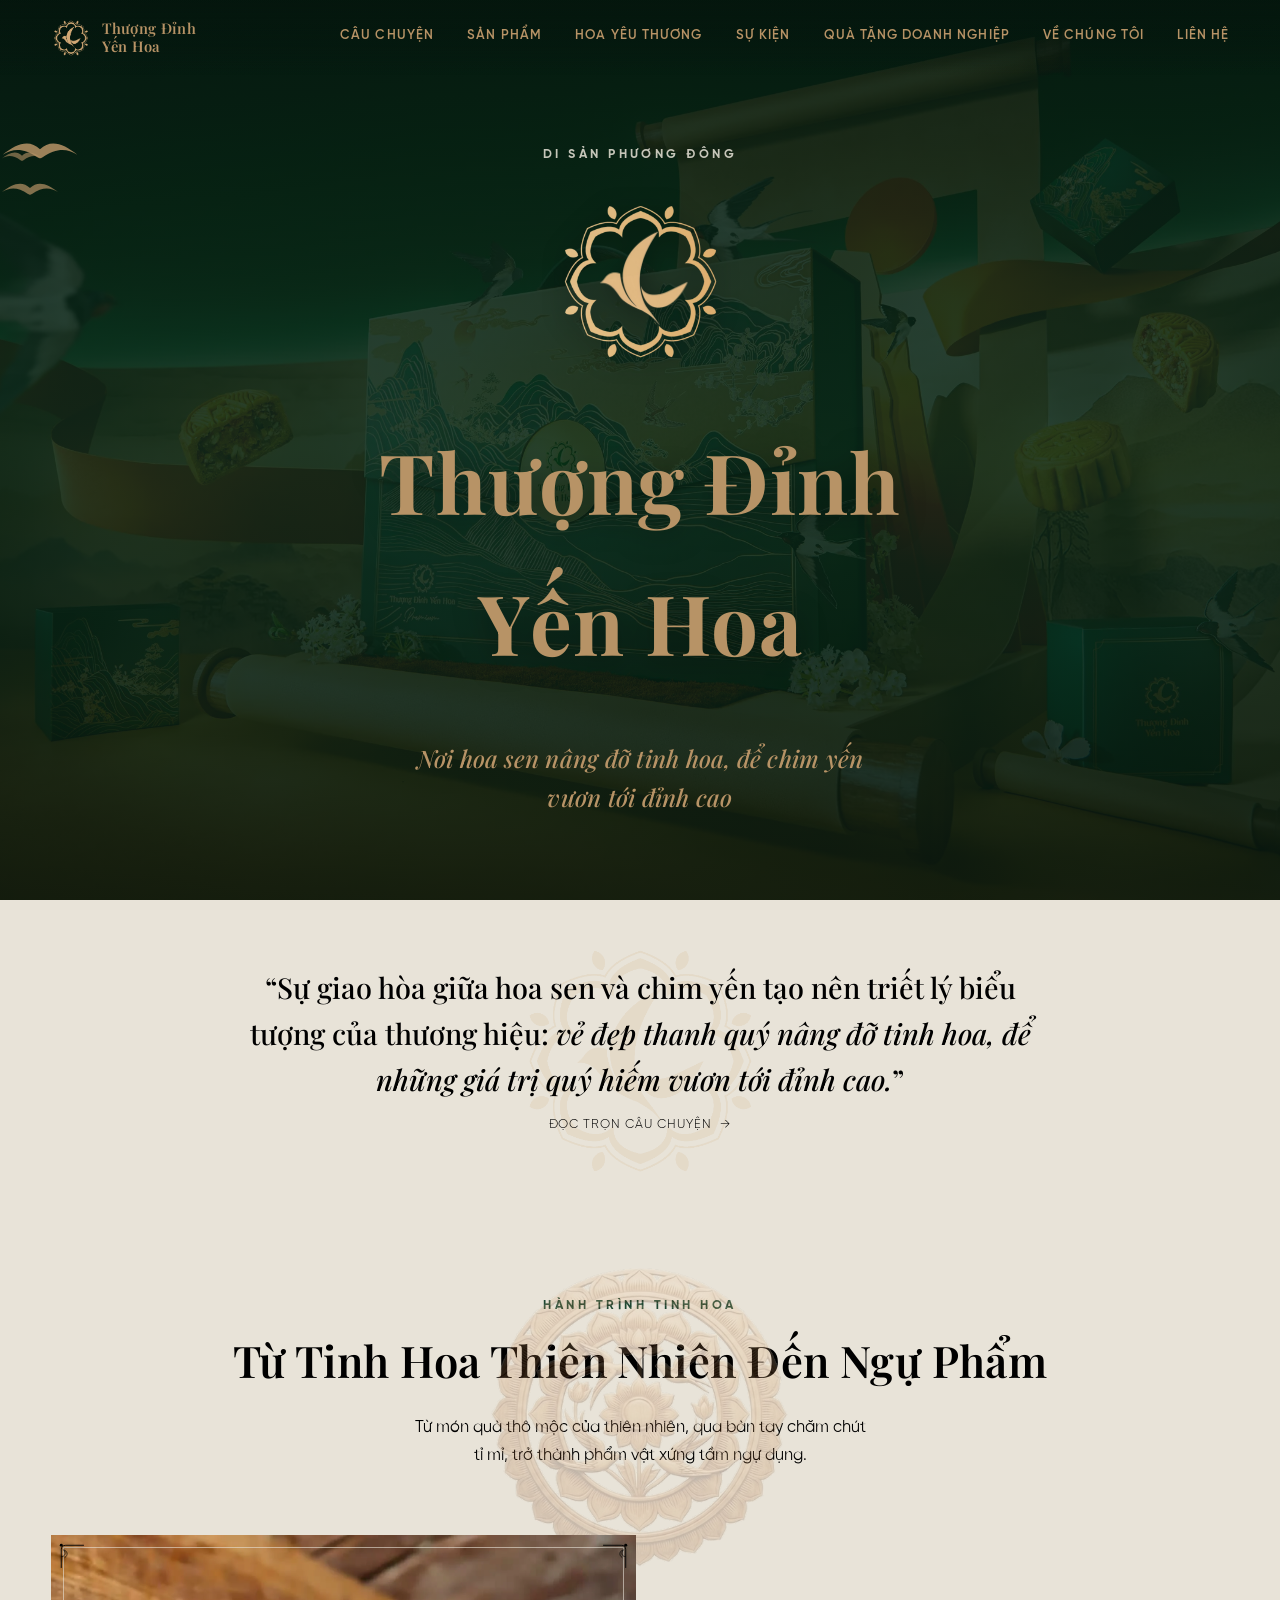
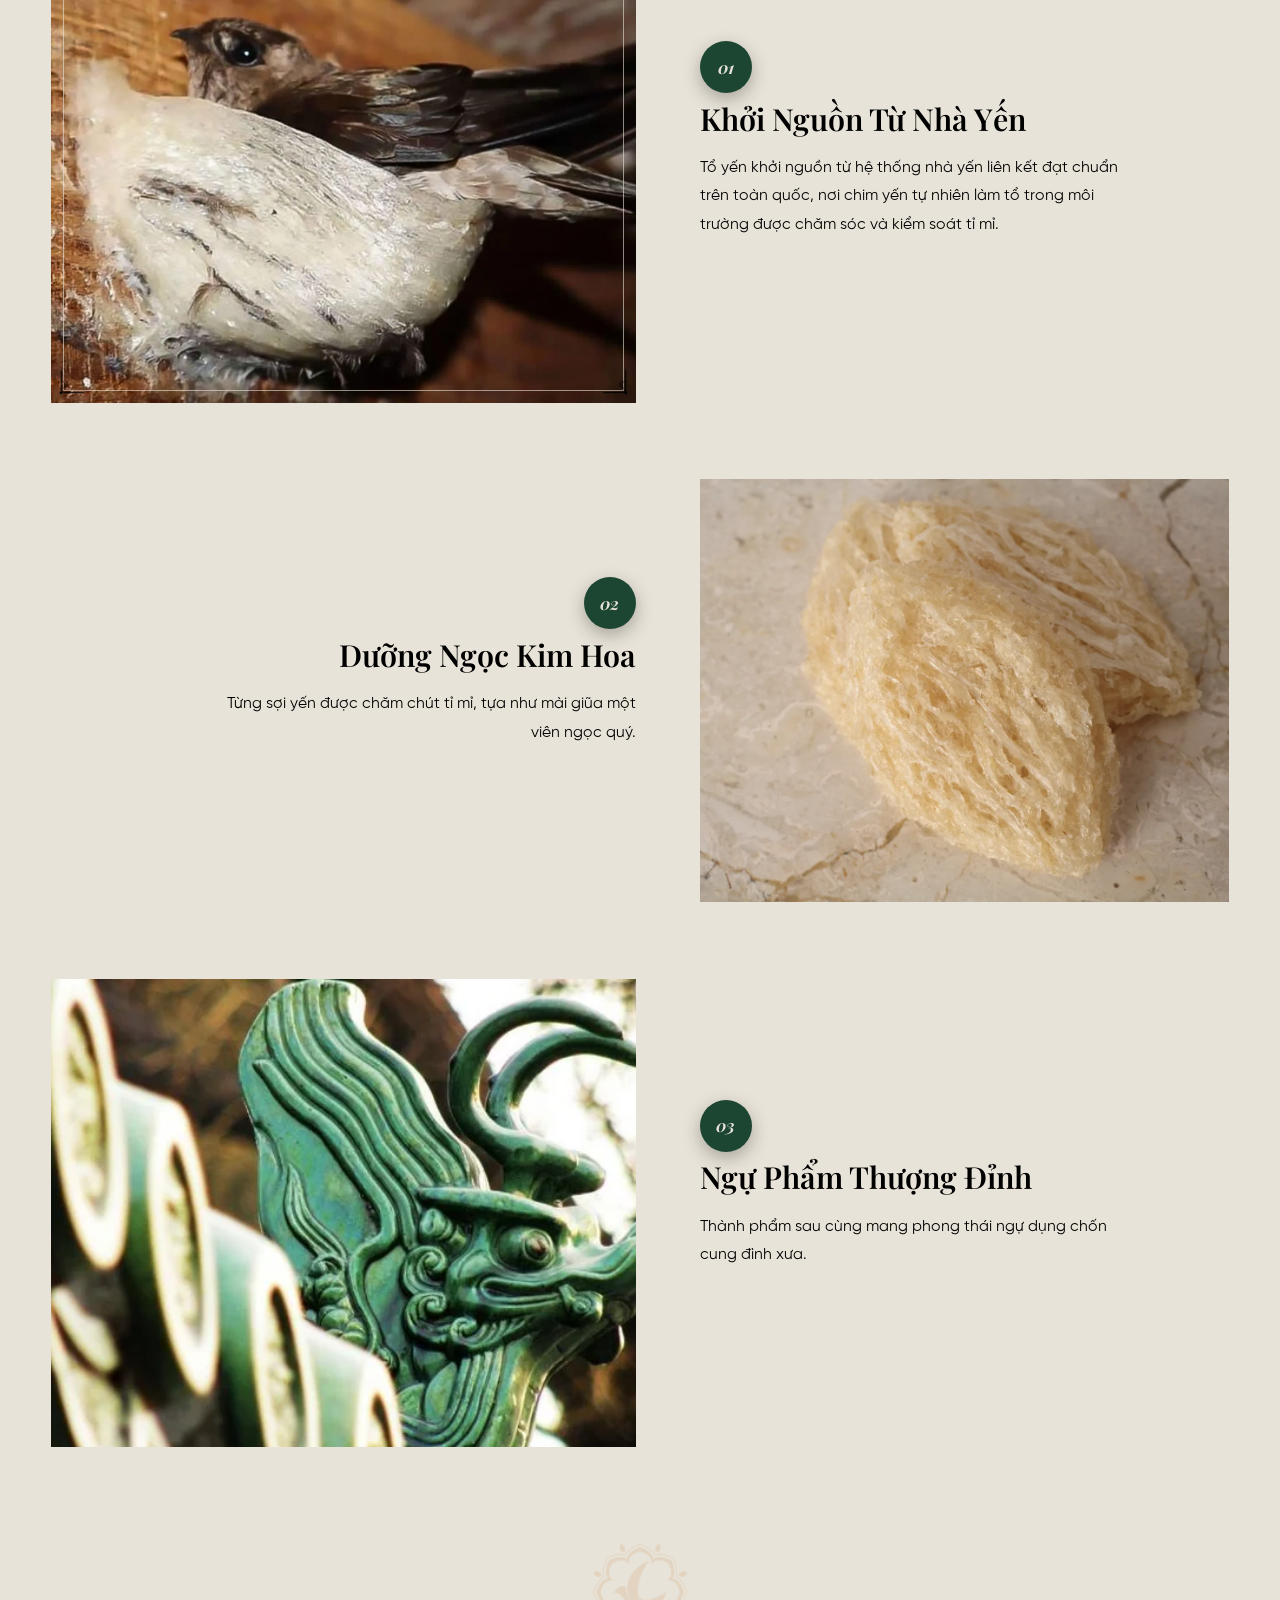
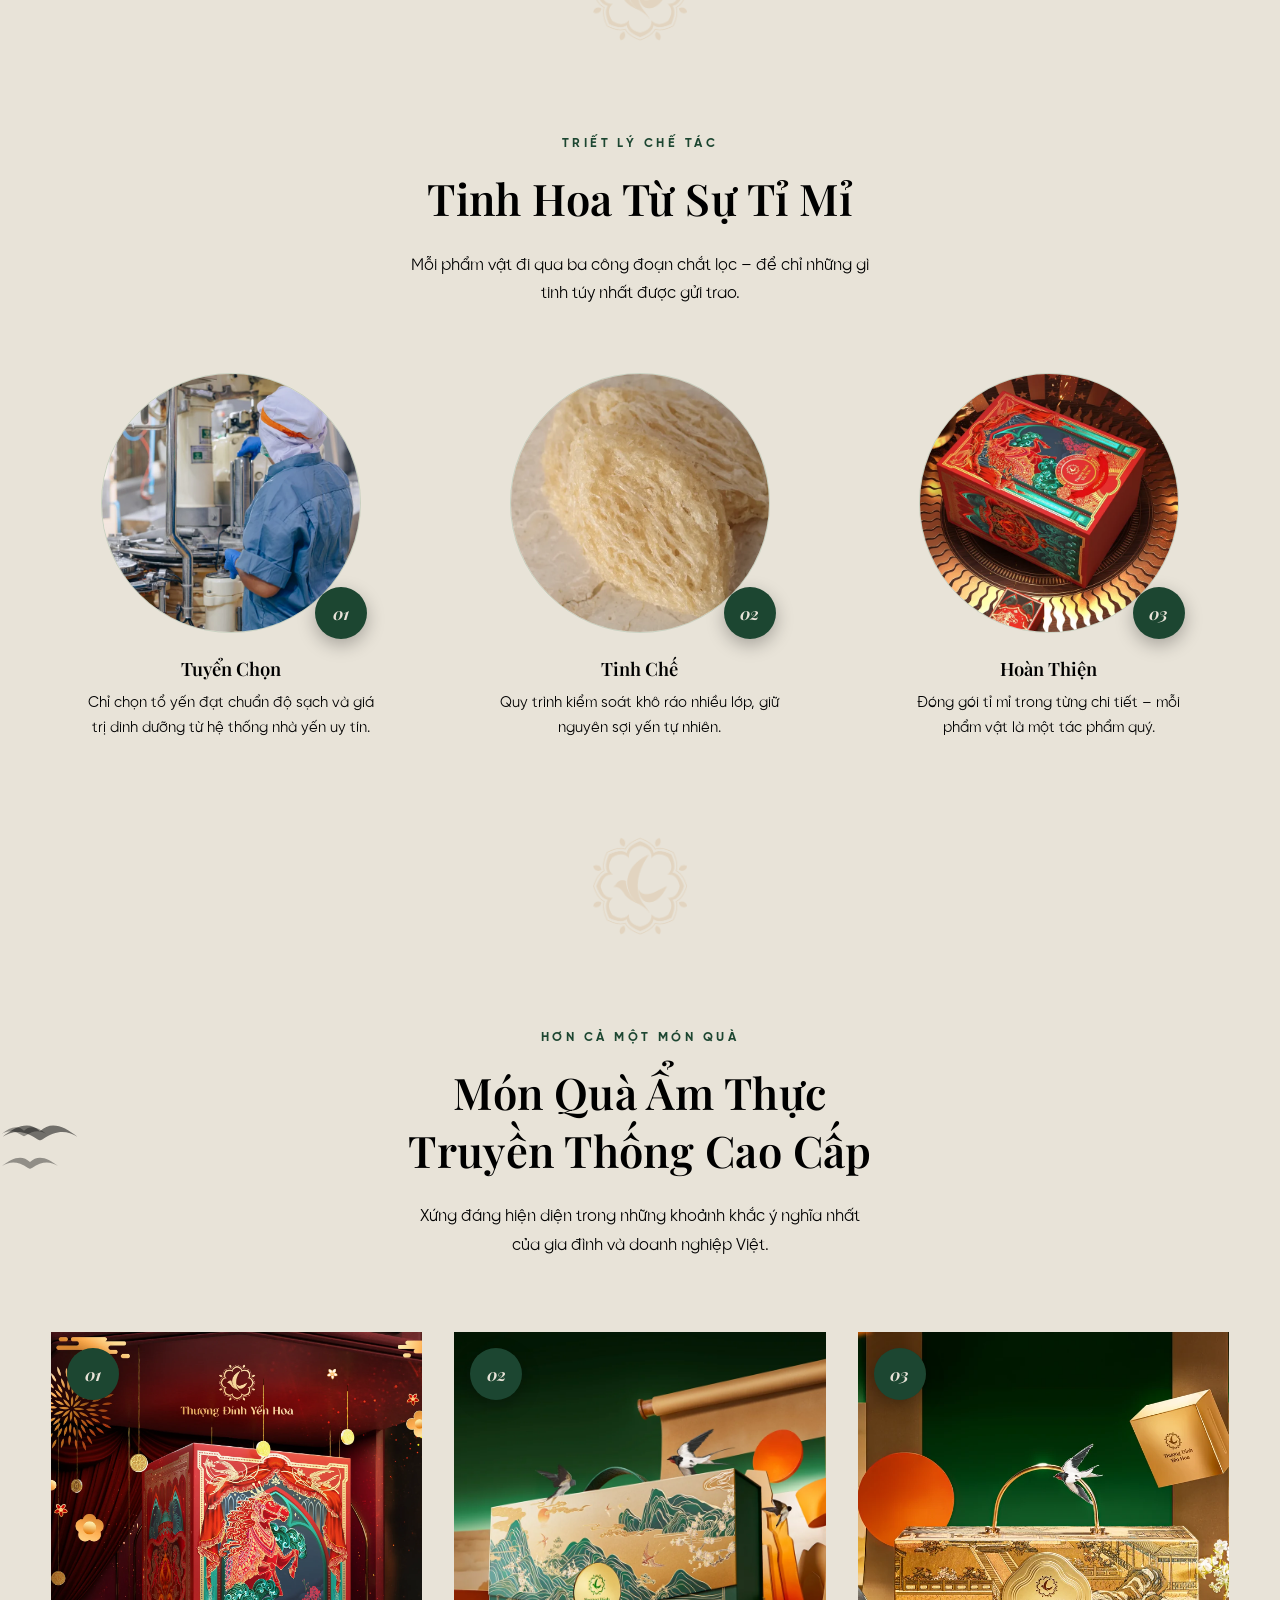
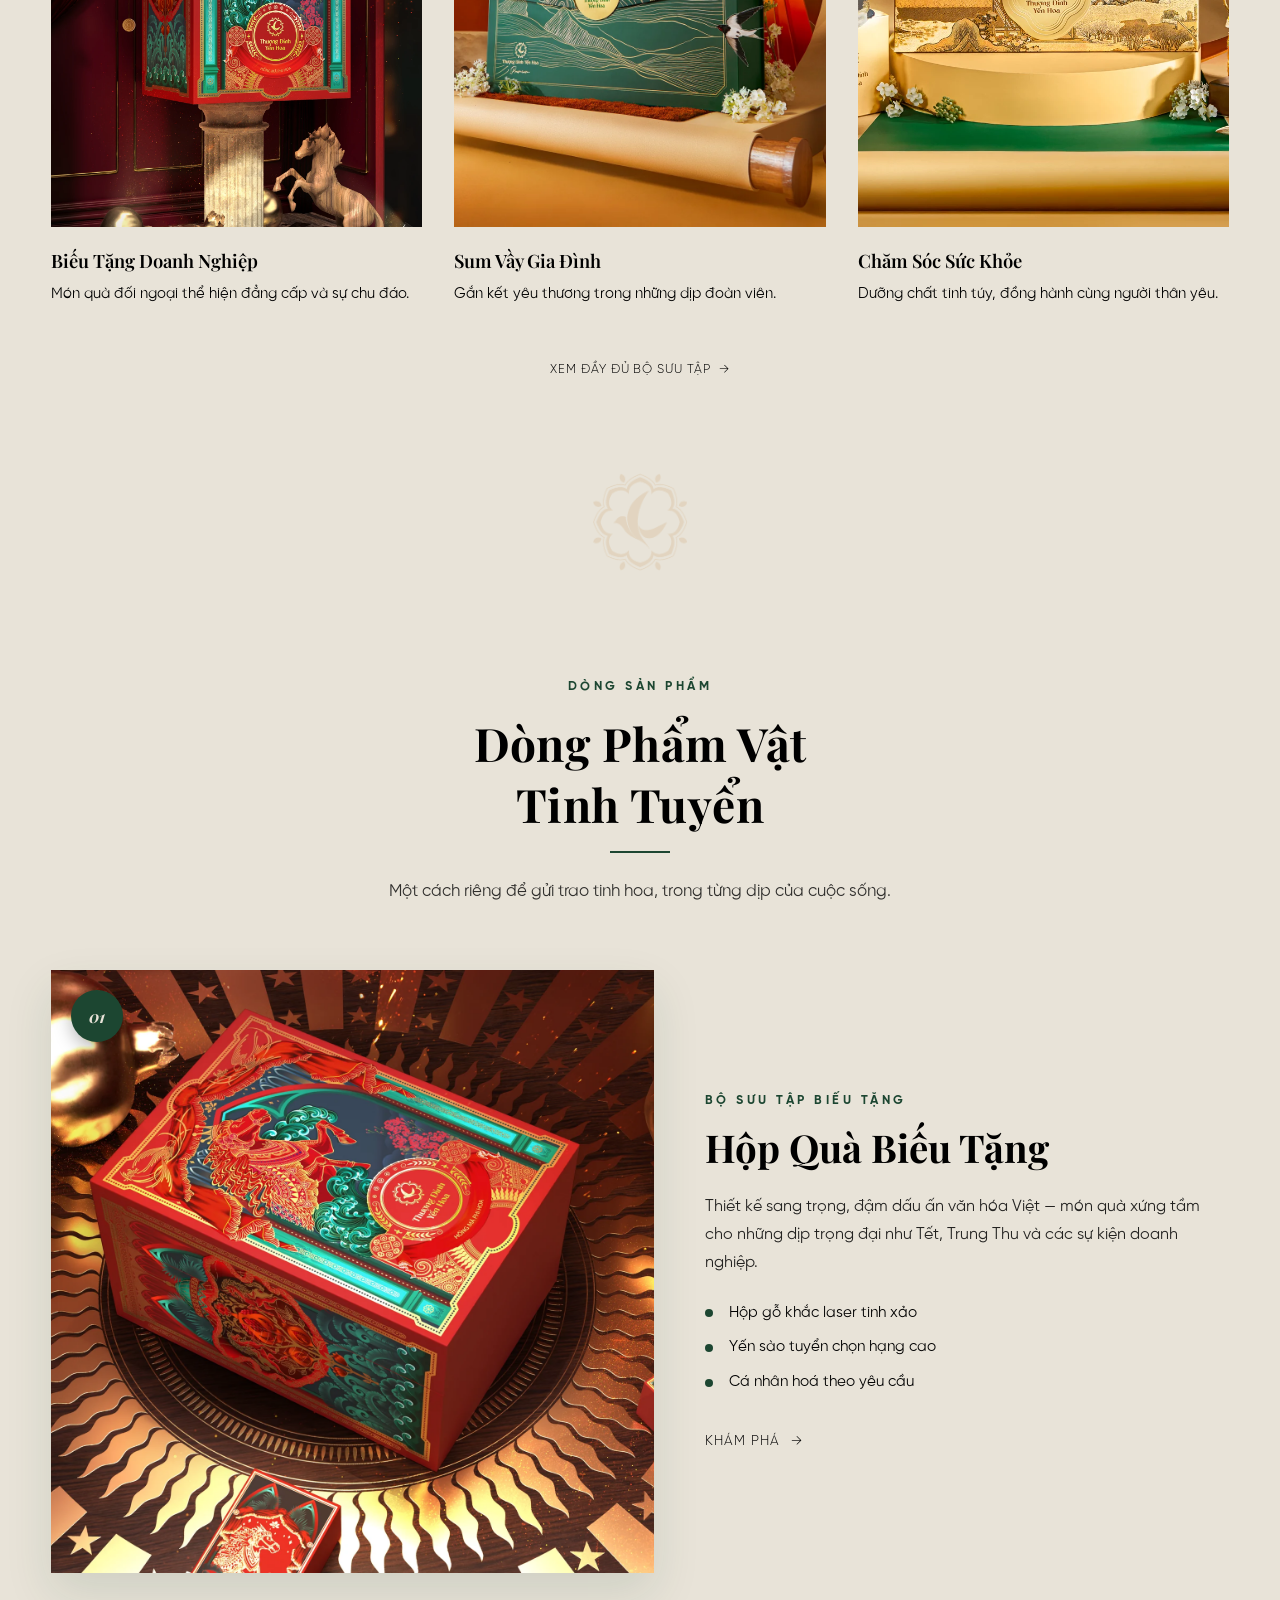
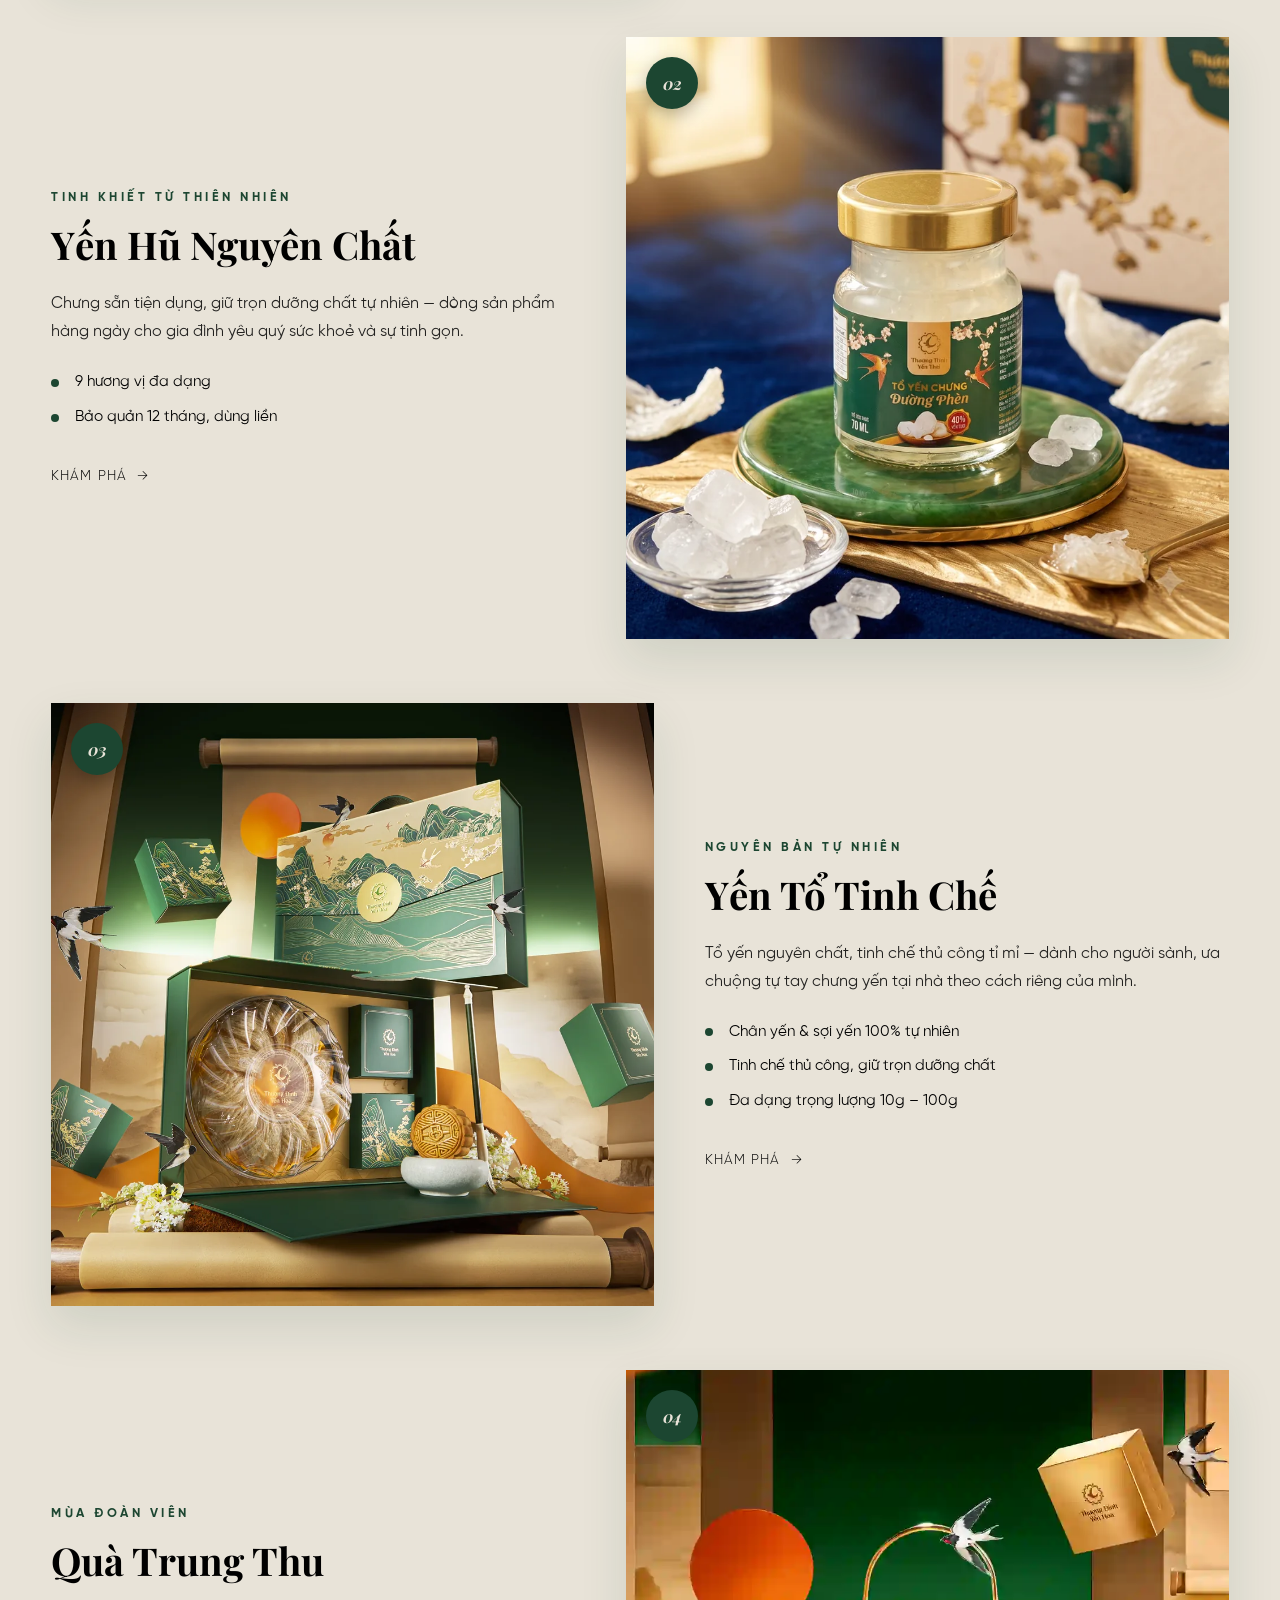
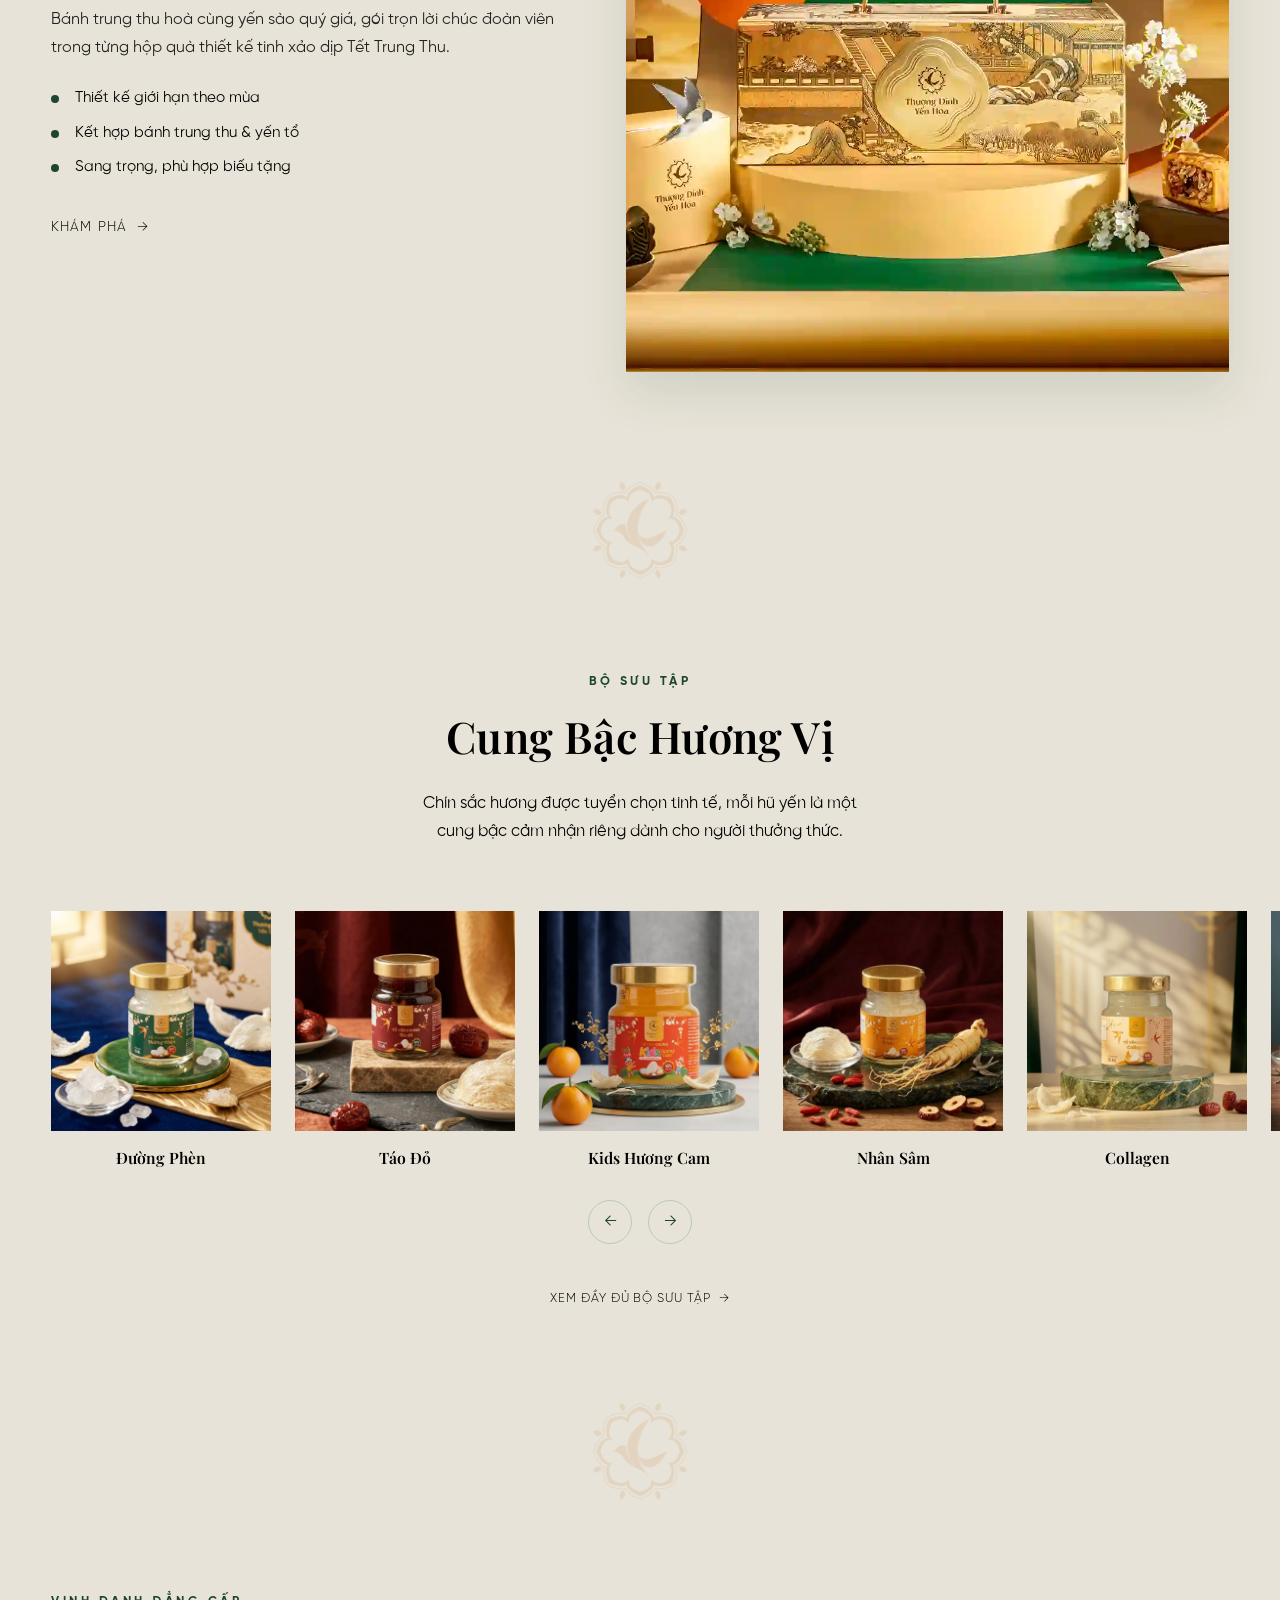
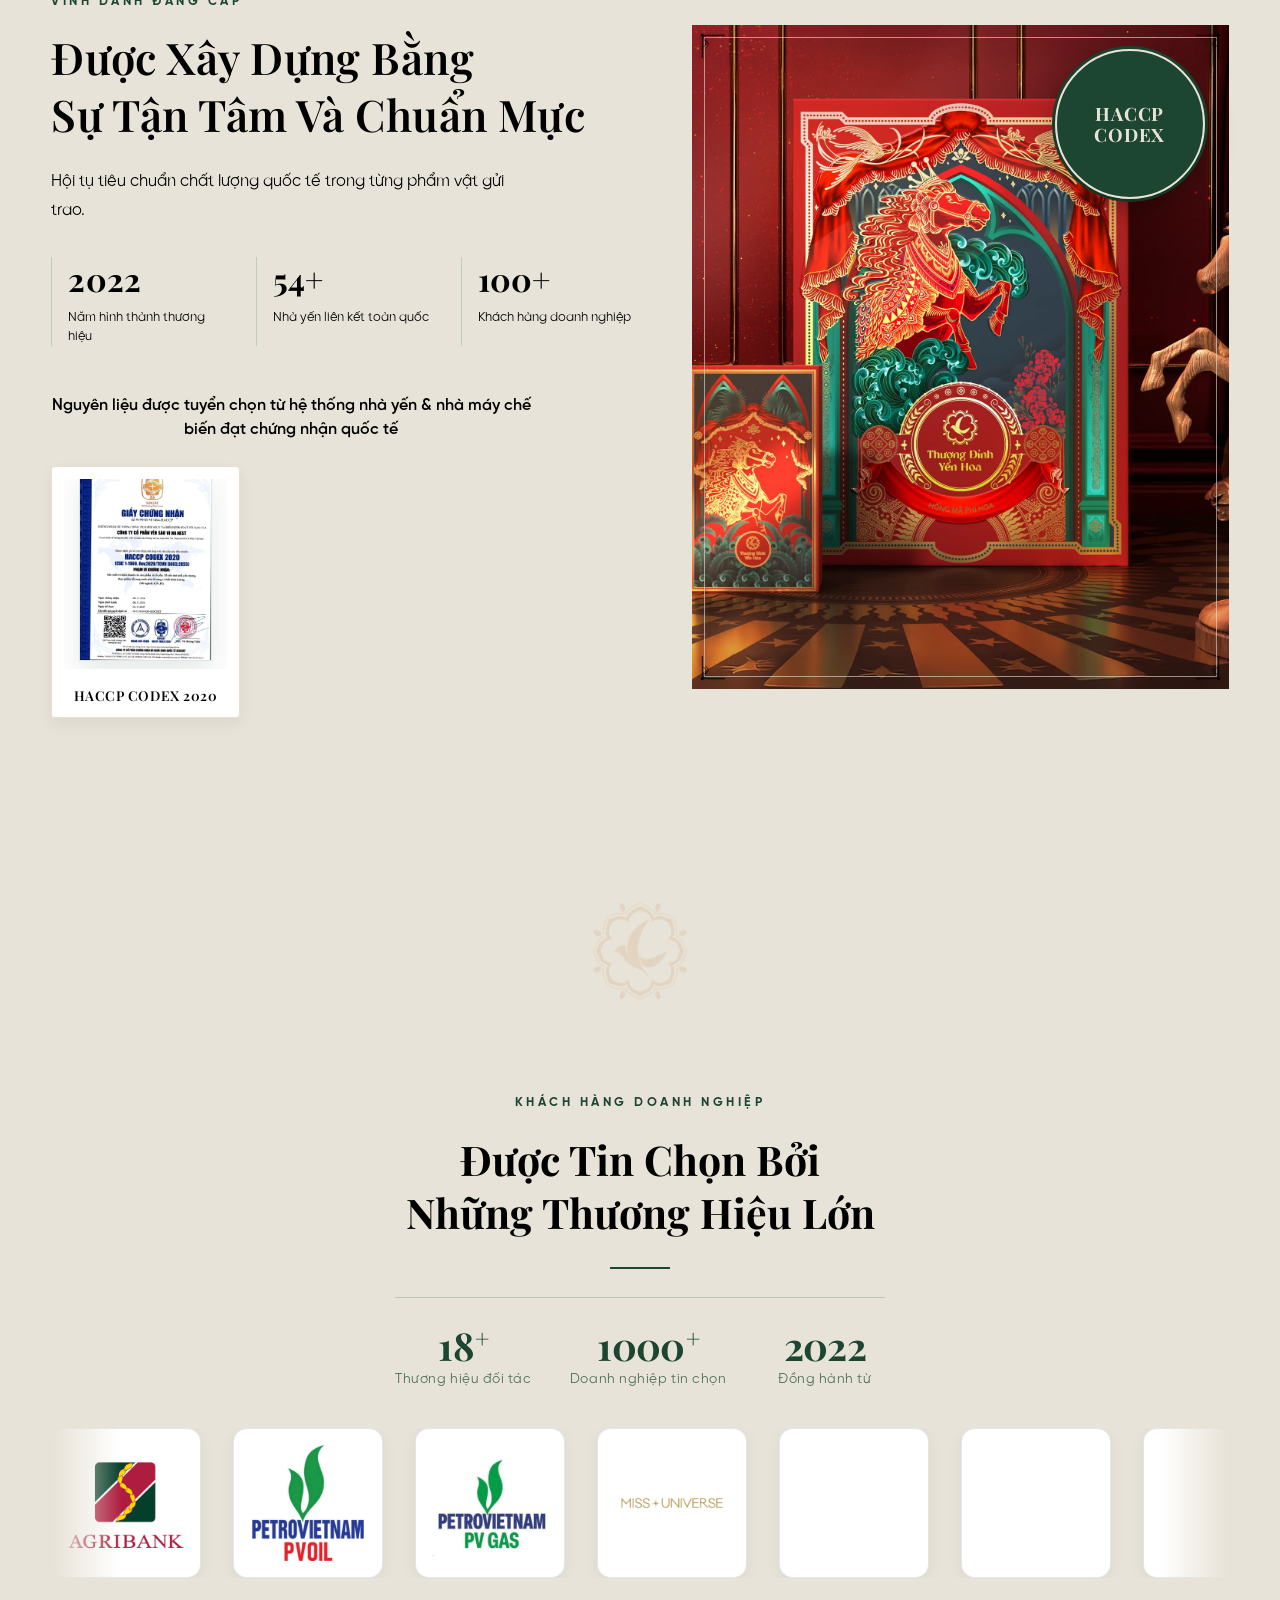
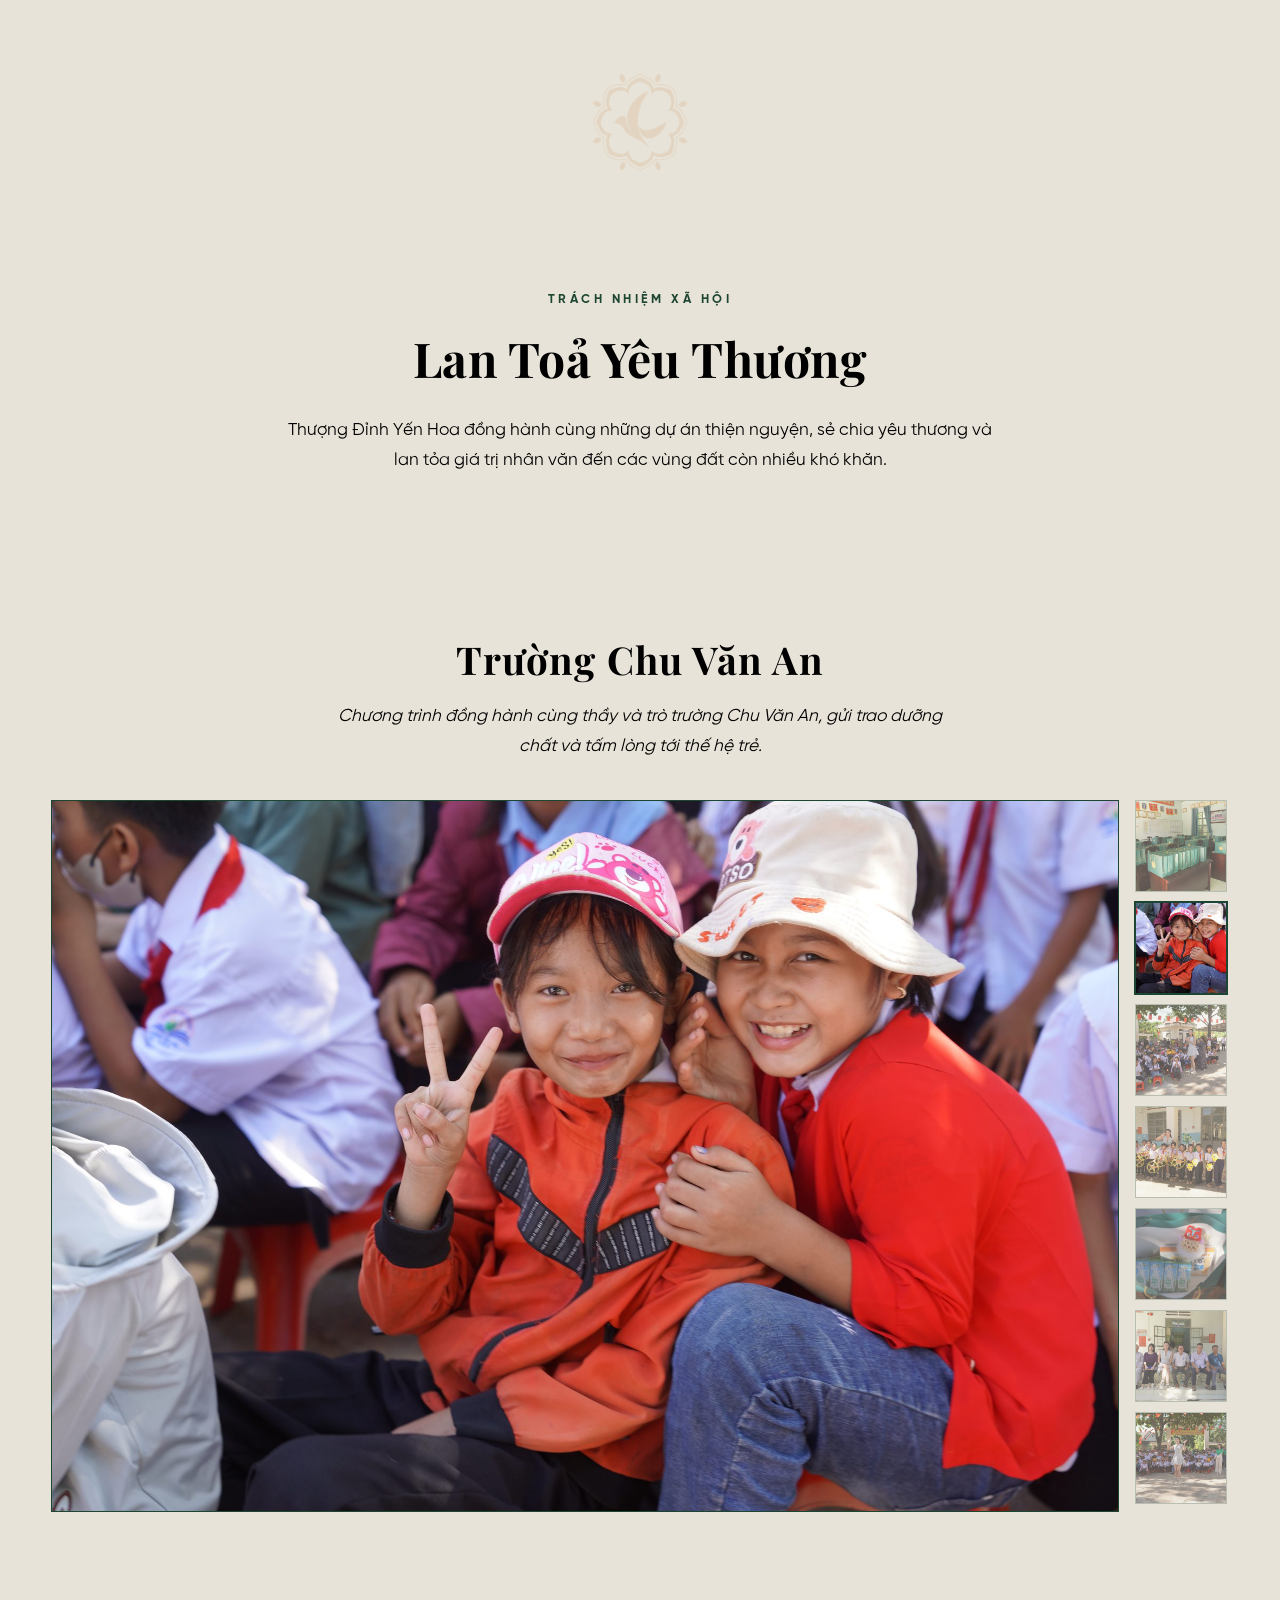
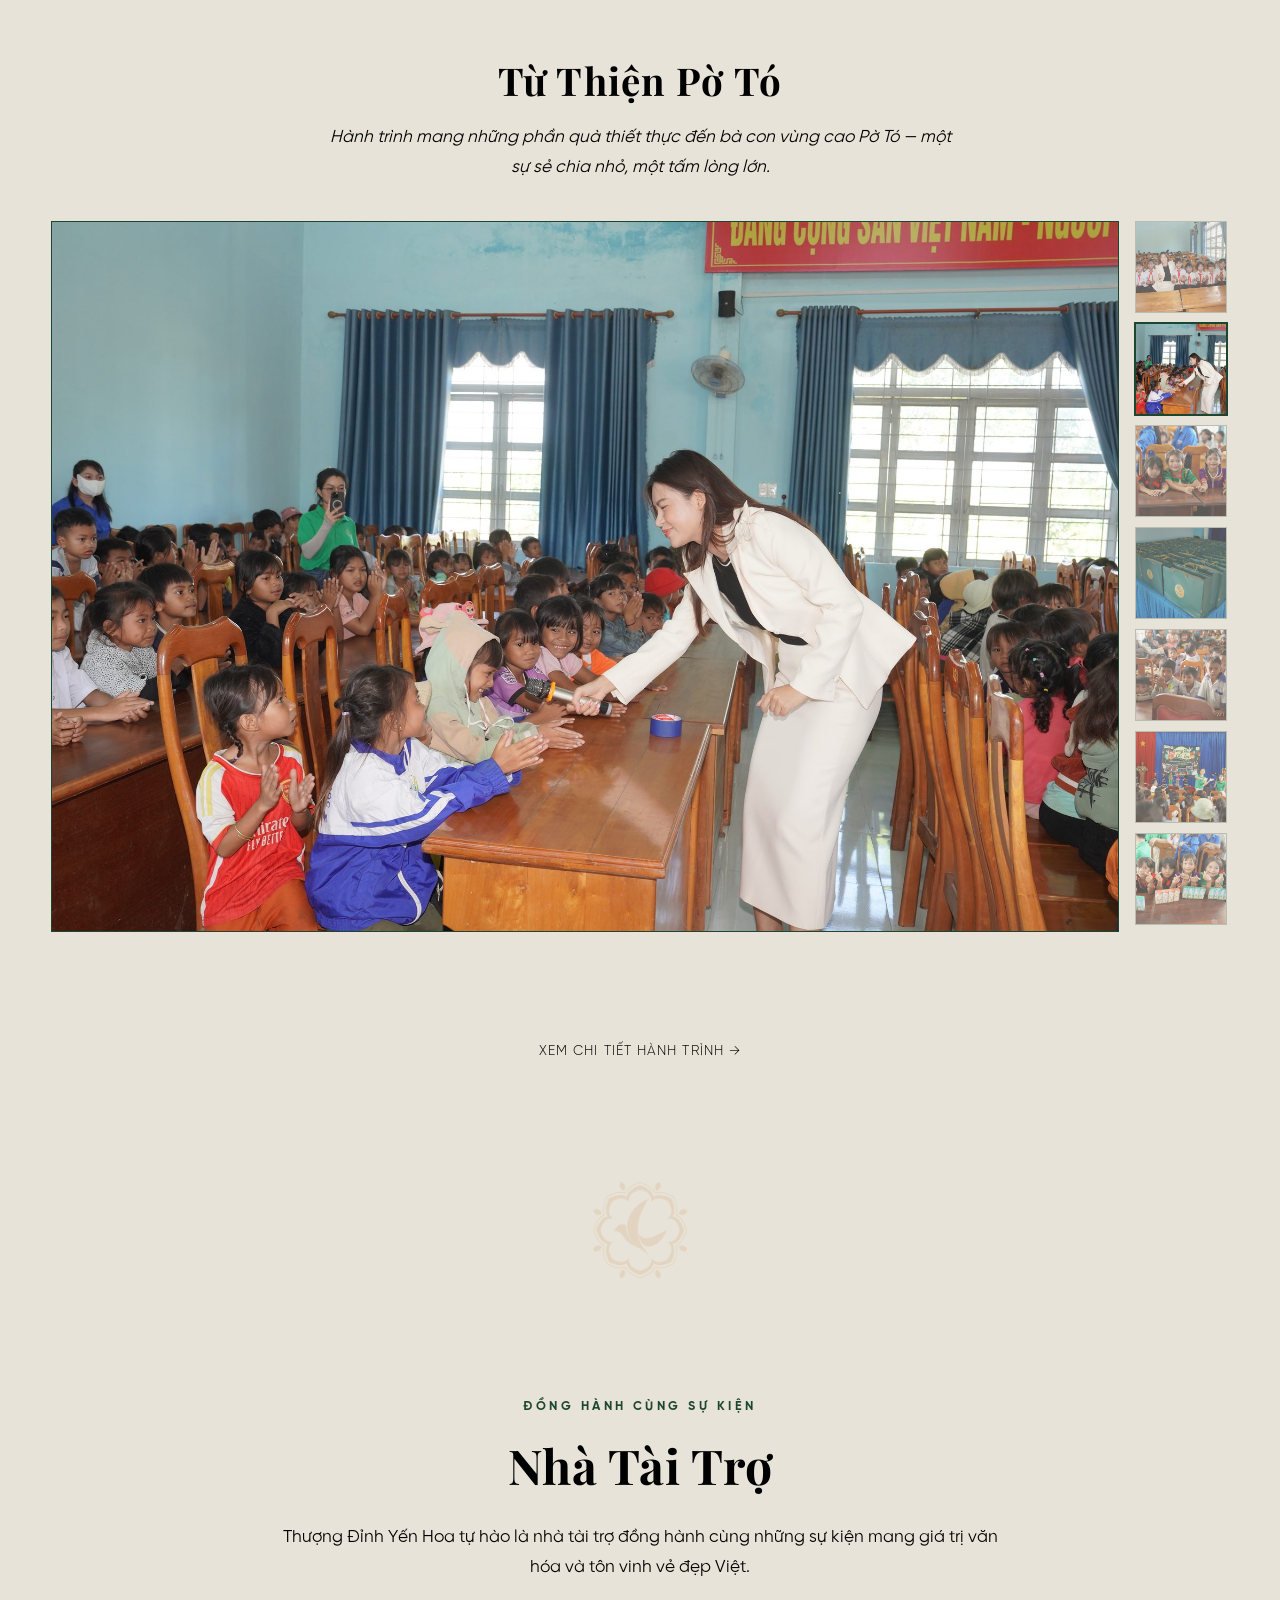
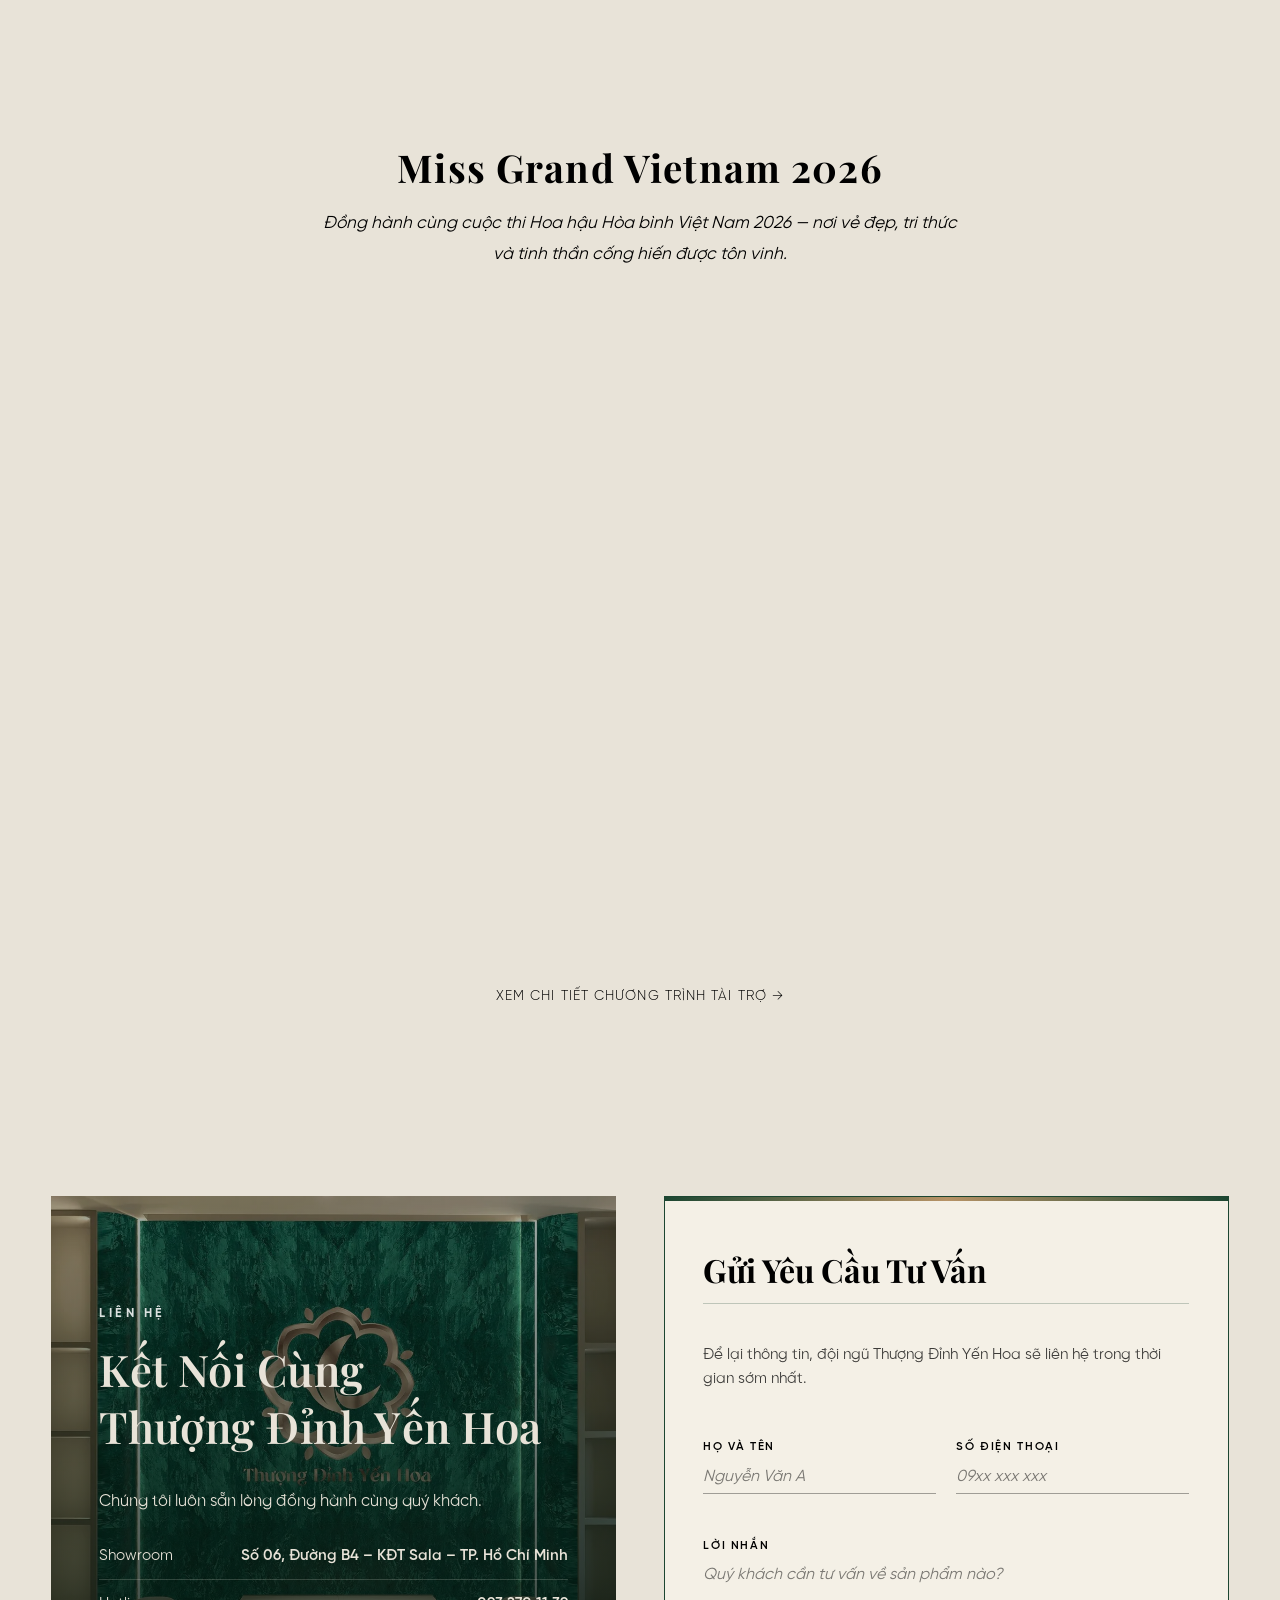
==== commit b8593096: "Add files via upload" ====
--- a/index-v10.html
+++ b/index-v10.html
@@ -753,10 +753,29 @@
 })();
 </script>
 <script>
-/* v10 — Miss Grand (sponsor): masonry marquee auto-scroll. Logic dùng
-   chung nằm ở js/marquee-masonry.js (dùng lại cho cả gallery trang
-   Tài Trợ) — xem file đó để biết chi tiết thuật toán. */
-initMarqueeMasonry(document.querySelector('.sponsor__gallery'));
+/* v10 — Miss Grand (sponsor): layout masonry 2 hàng, tắt tự động lướt,
+   người xem tự kéo/vuốt ngang. */
+(function(){
+  var container = document.querySelector('.sponsor__gallery');
+  if (!container) return;
+  initMarqueeMasonry(container);
+  function applyManualScroll(){
+    var track = container.querySelector('.mg-track');
+    if (!track){ setTimeout(applyManualScroll, 50); return; }
+    track.style.setProperty('animation', 'none', 'important');
+    track.style.setProperty('transform', 'translateX(0)', 'important');
+    track.style.setProperty('will-change', 'auto', 'important');
+    container.style.setProperty('overflow-x', 'auto', 'important');
+    container.style.setProperty('overflow-y', 'hidden', 'important');
+    container.style.setProperty('mask-image', 'none', 'important');
+    container.style.setProperty('-webkit-mask-image', 'none', 'important');
+    container.style.cursor = 'grab';
+    container.addEventListener('mousedown', function(){ container.style.cursor = 'grabbing'; });
+    container.addEventListener('mouseup', function(){ container.style.cursor = 'grab'; });
+    container.addEventListener('mouseleave', function(){ container.style.cursor = 'grab'; });
+  }
+  applyManualScroll();
+})();
 
 /* v9 — Community: hero + thumbnails (chỉ community, không apply cho sponsor) */
 (function(){
